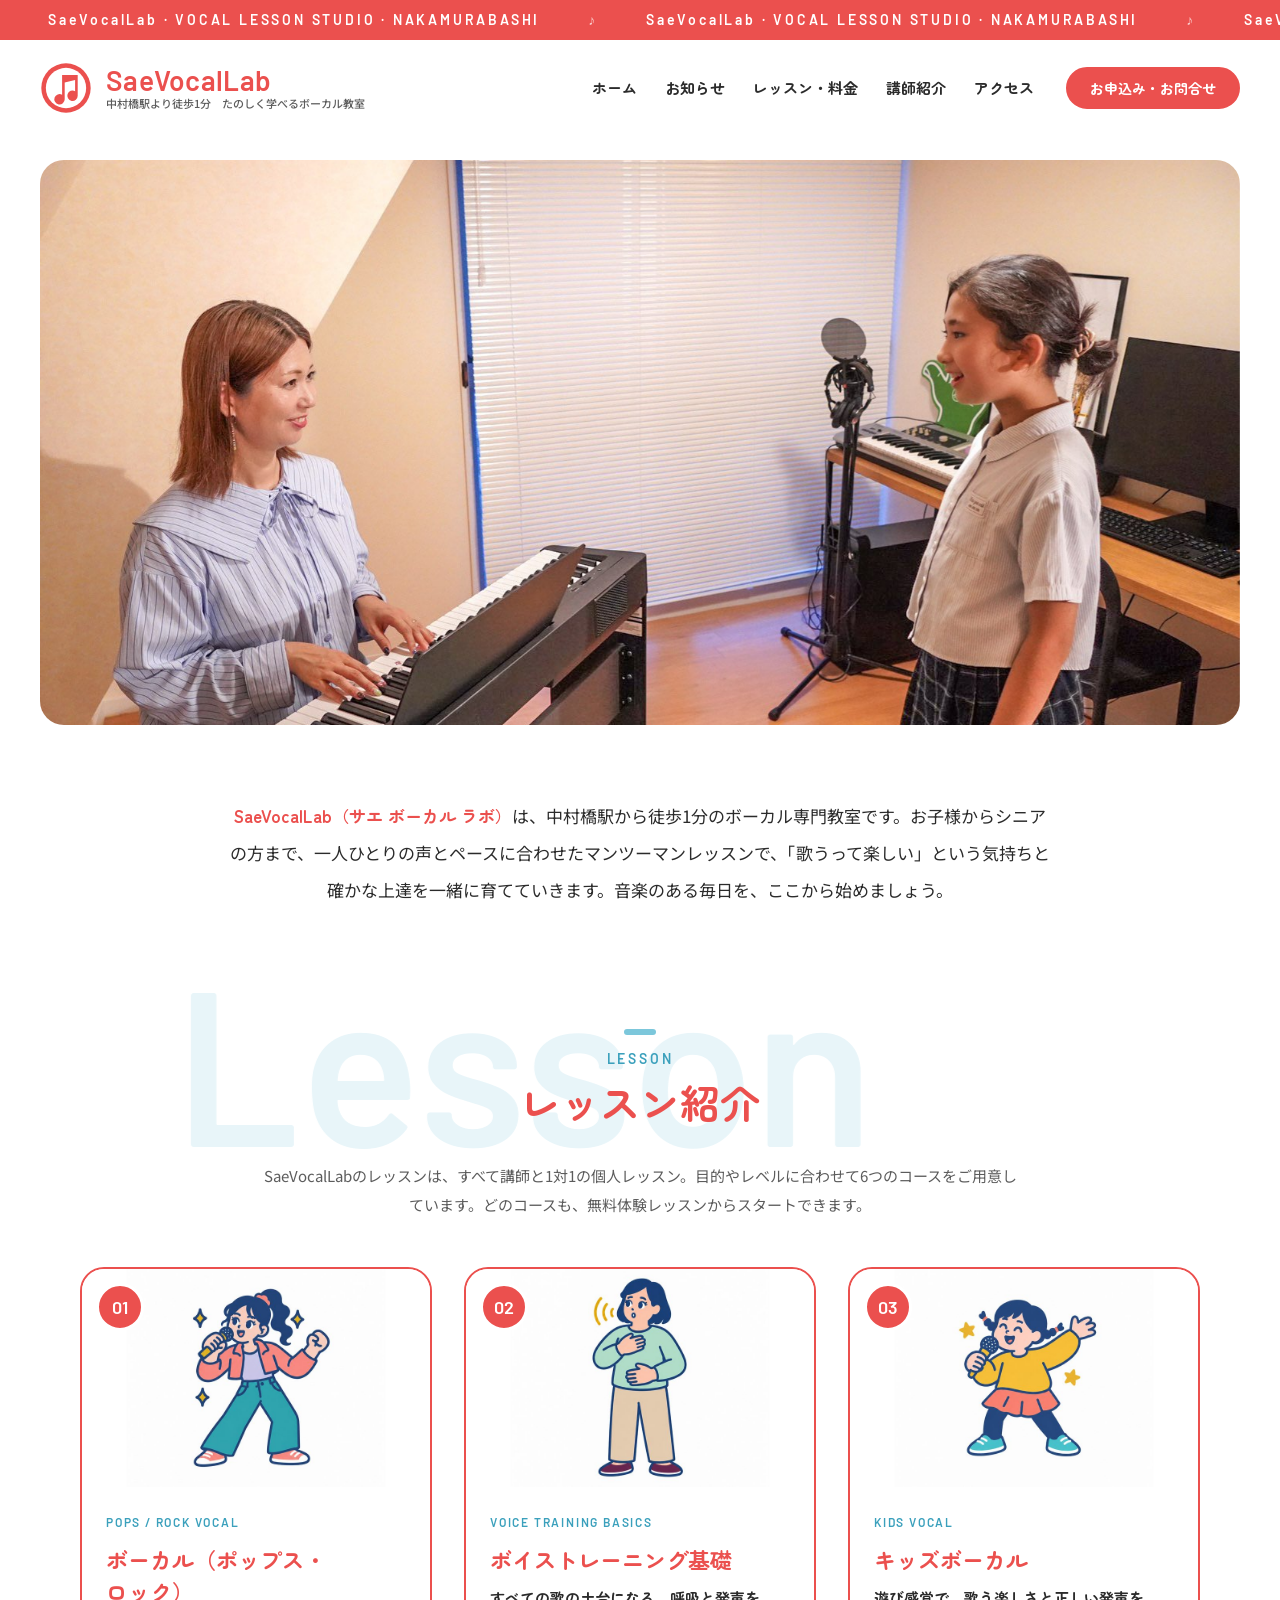
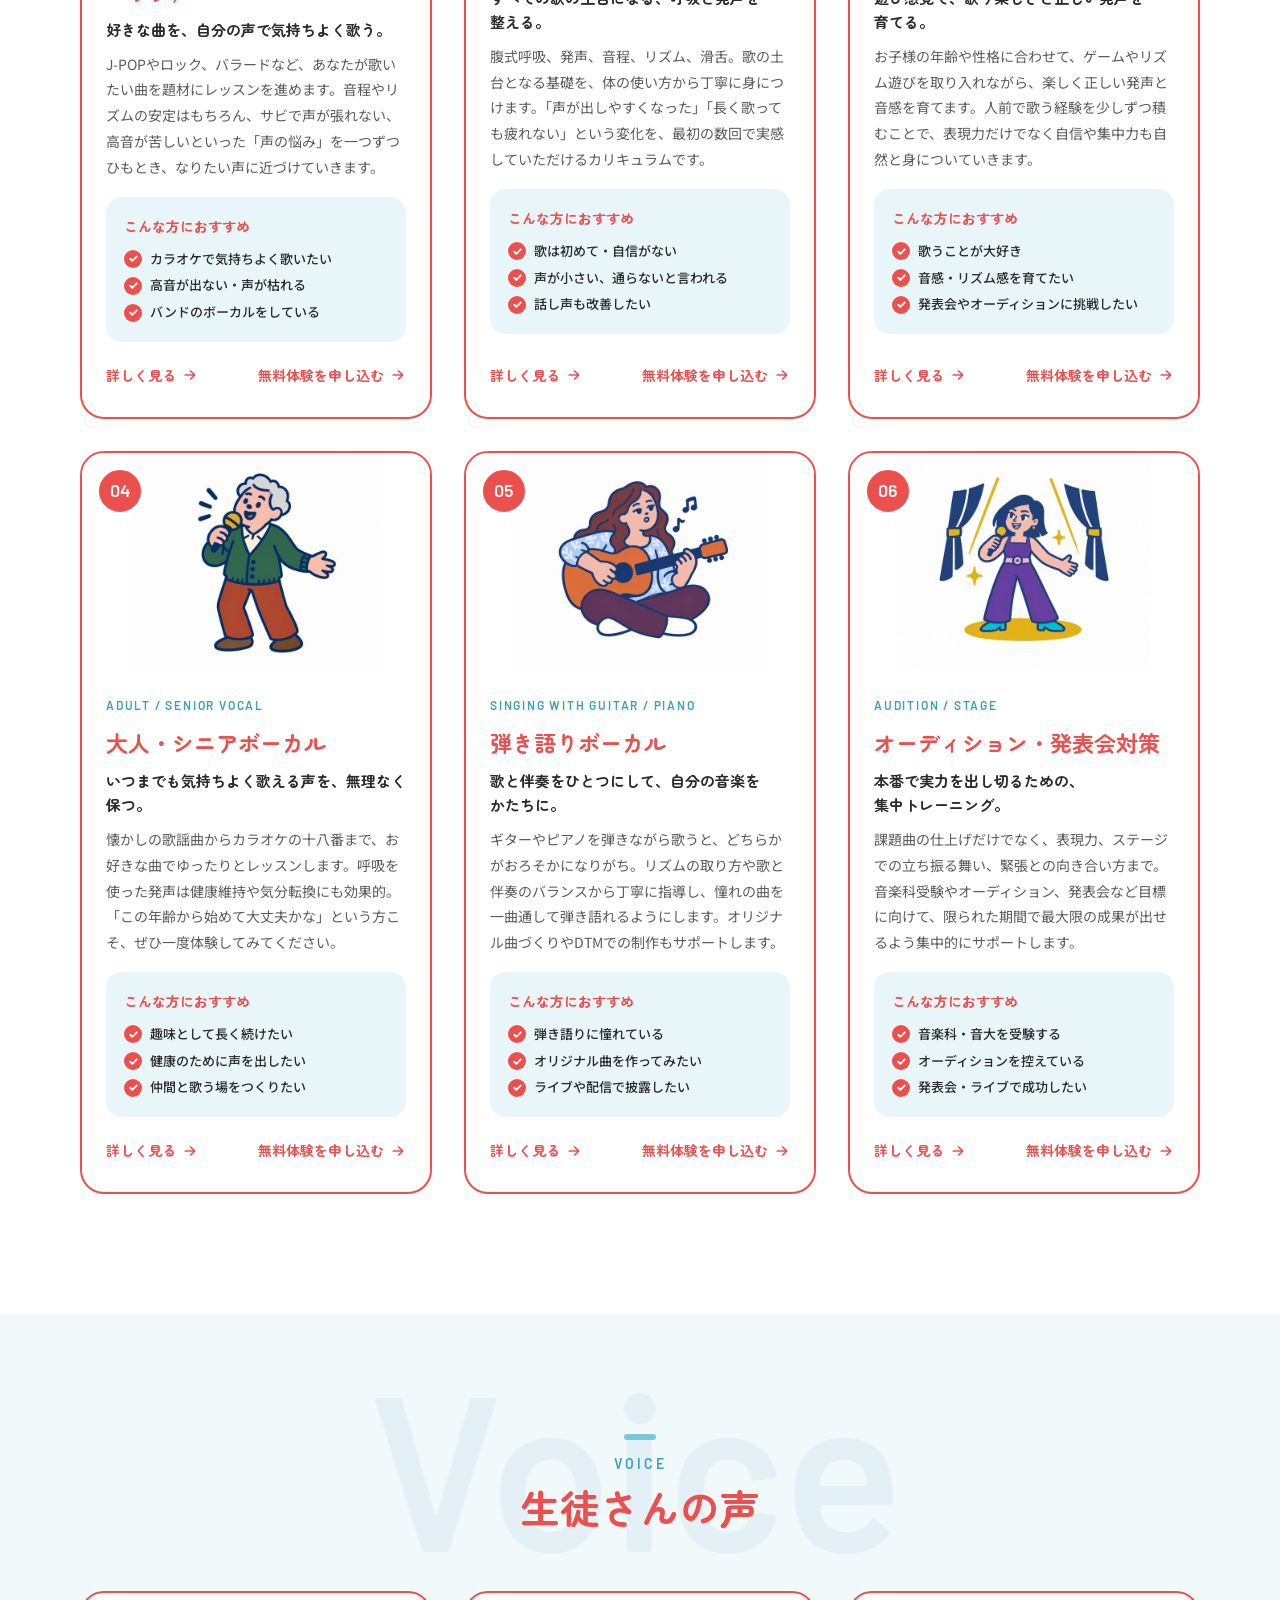
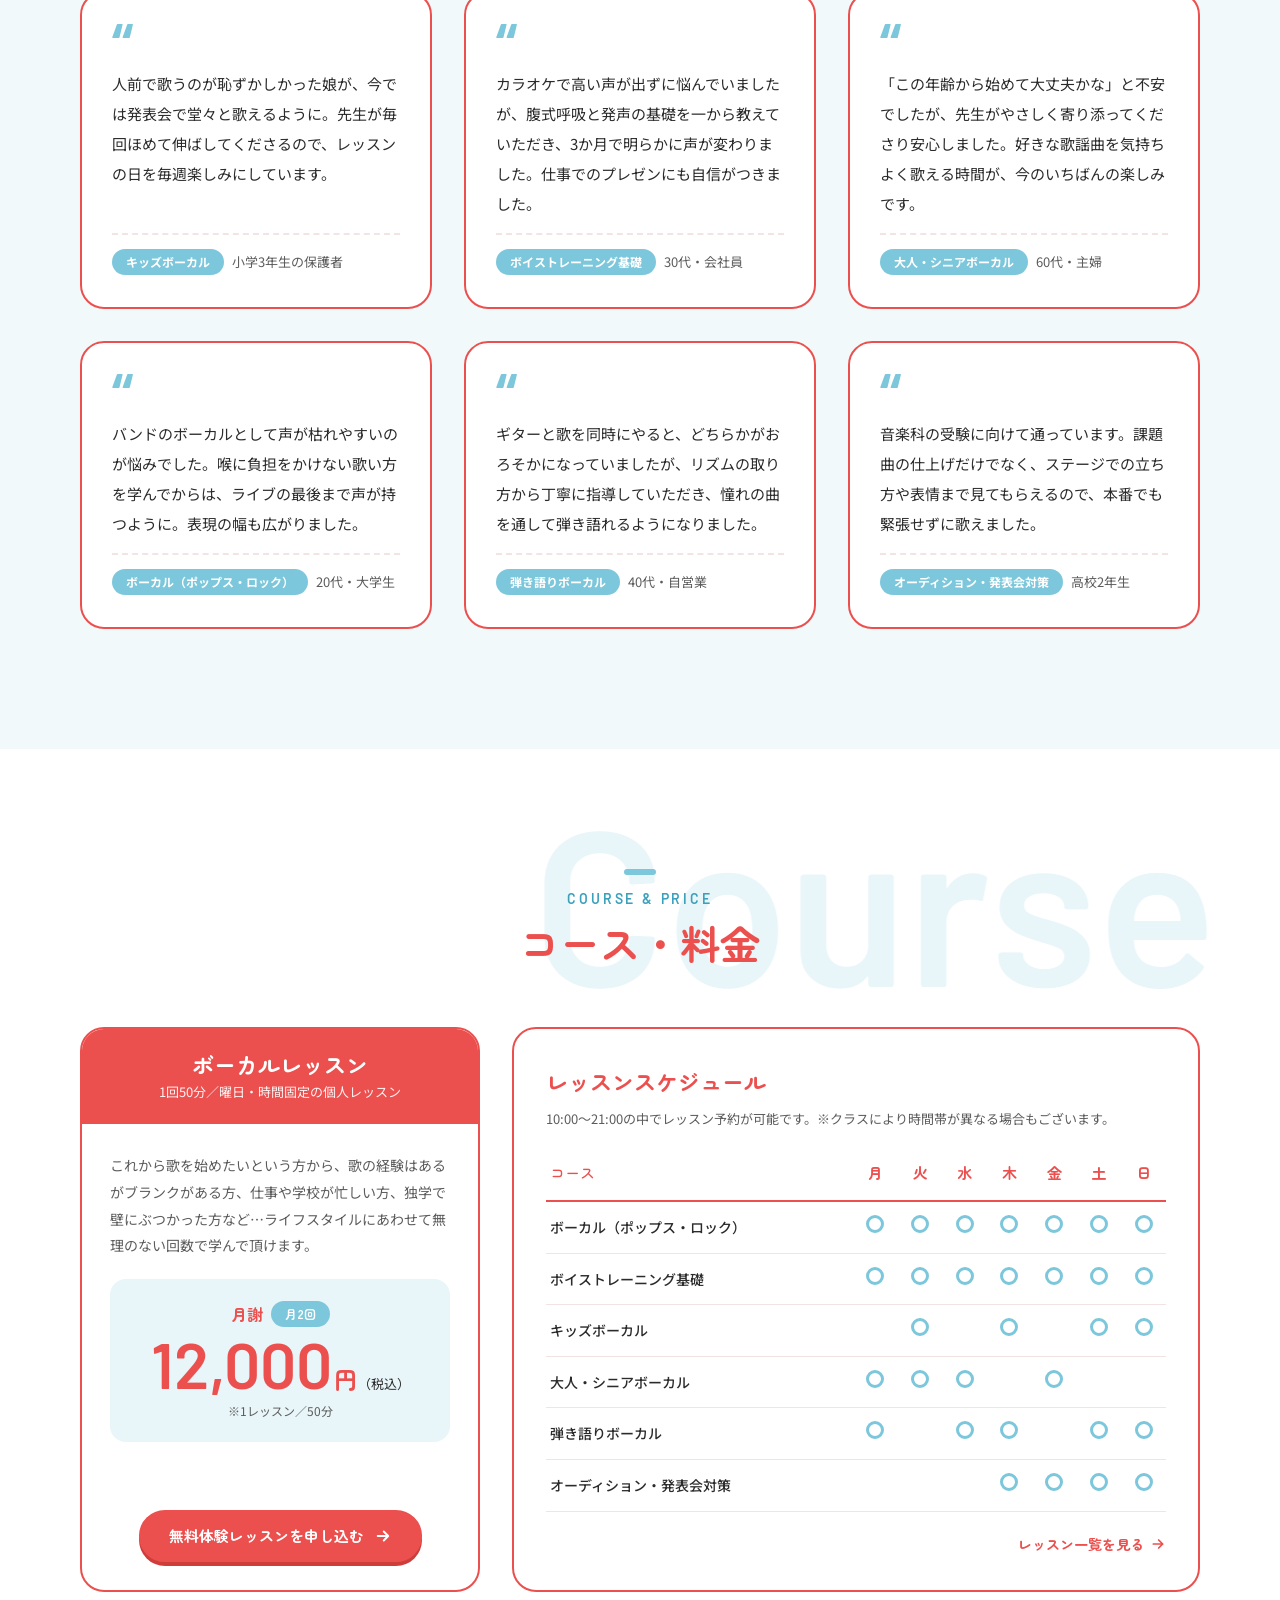
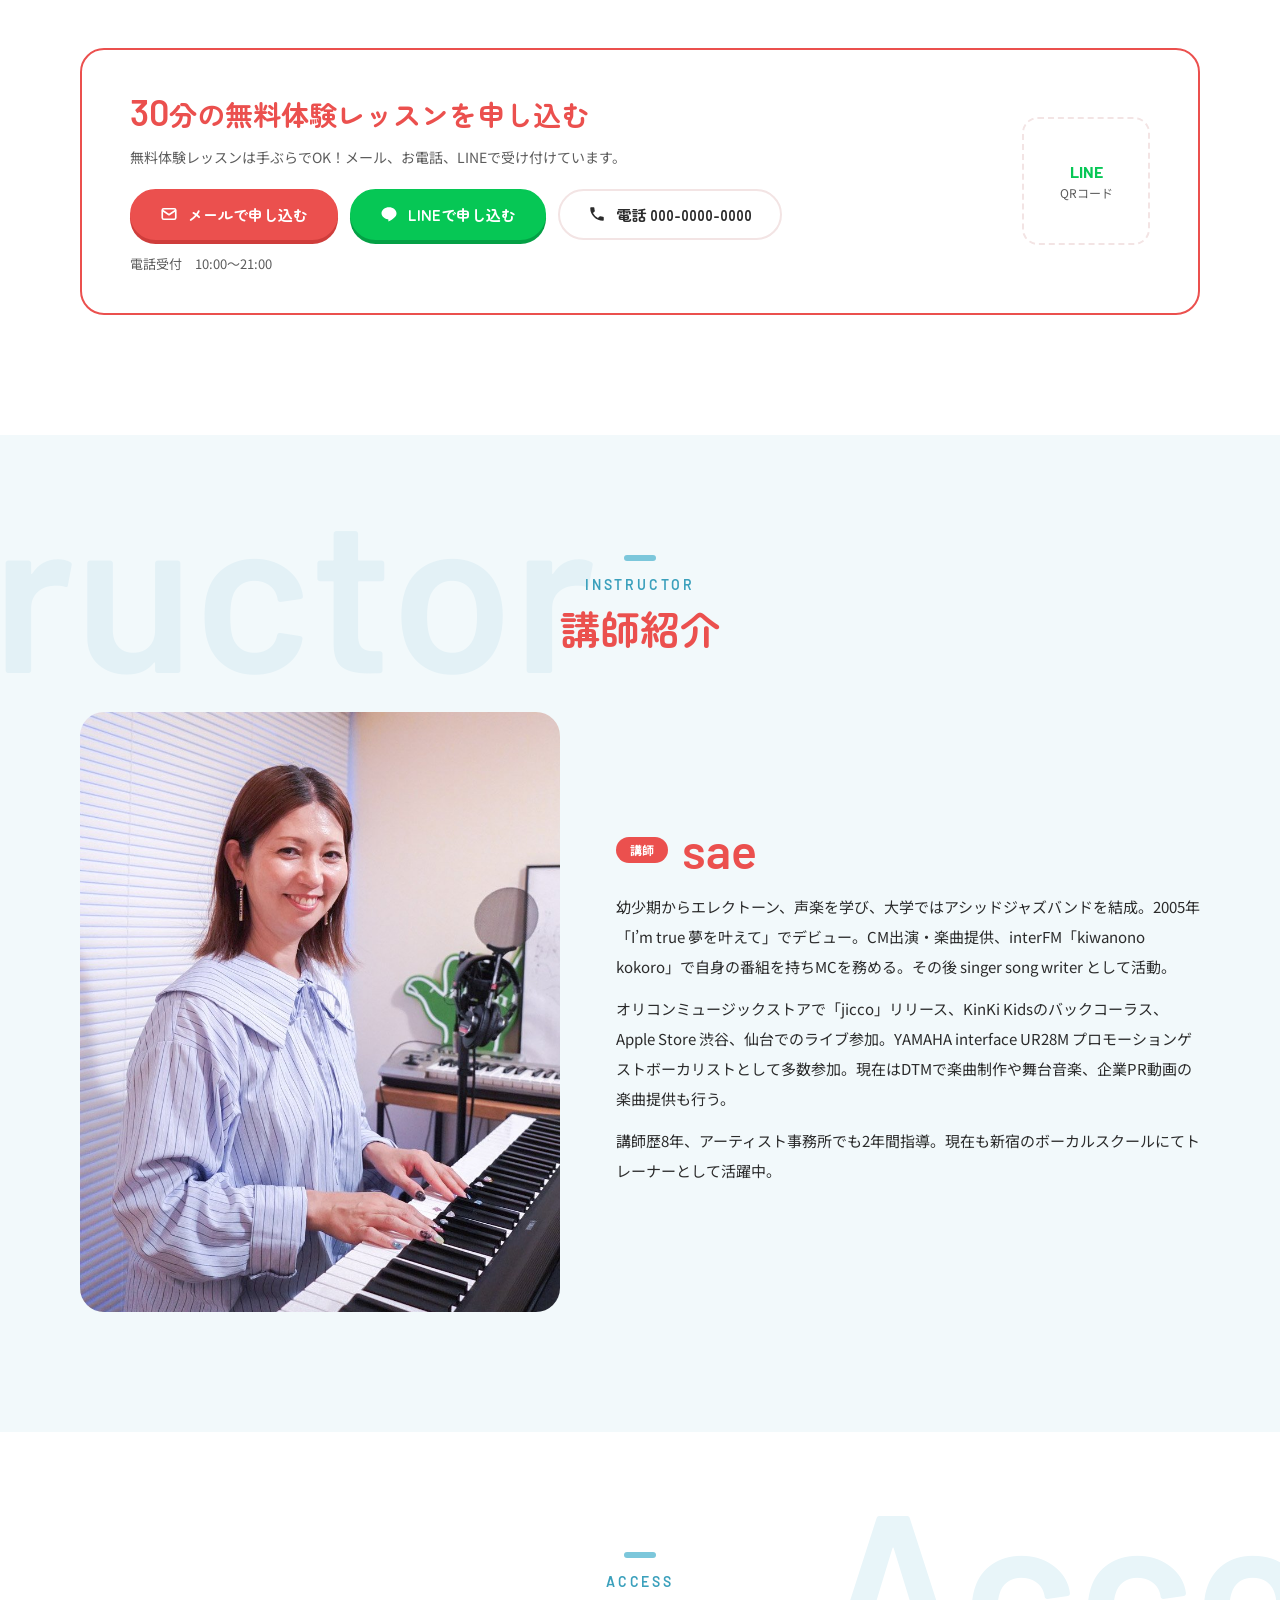
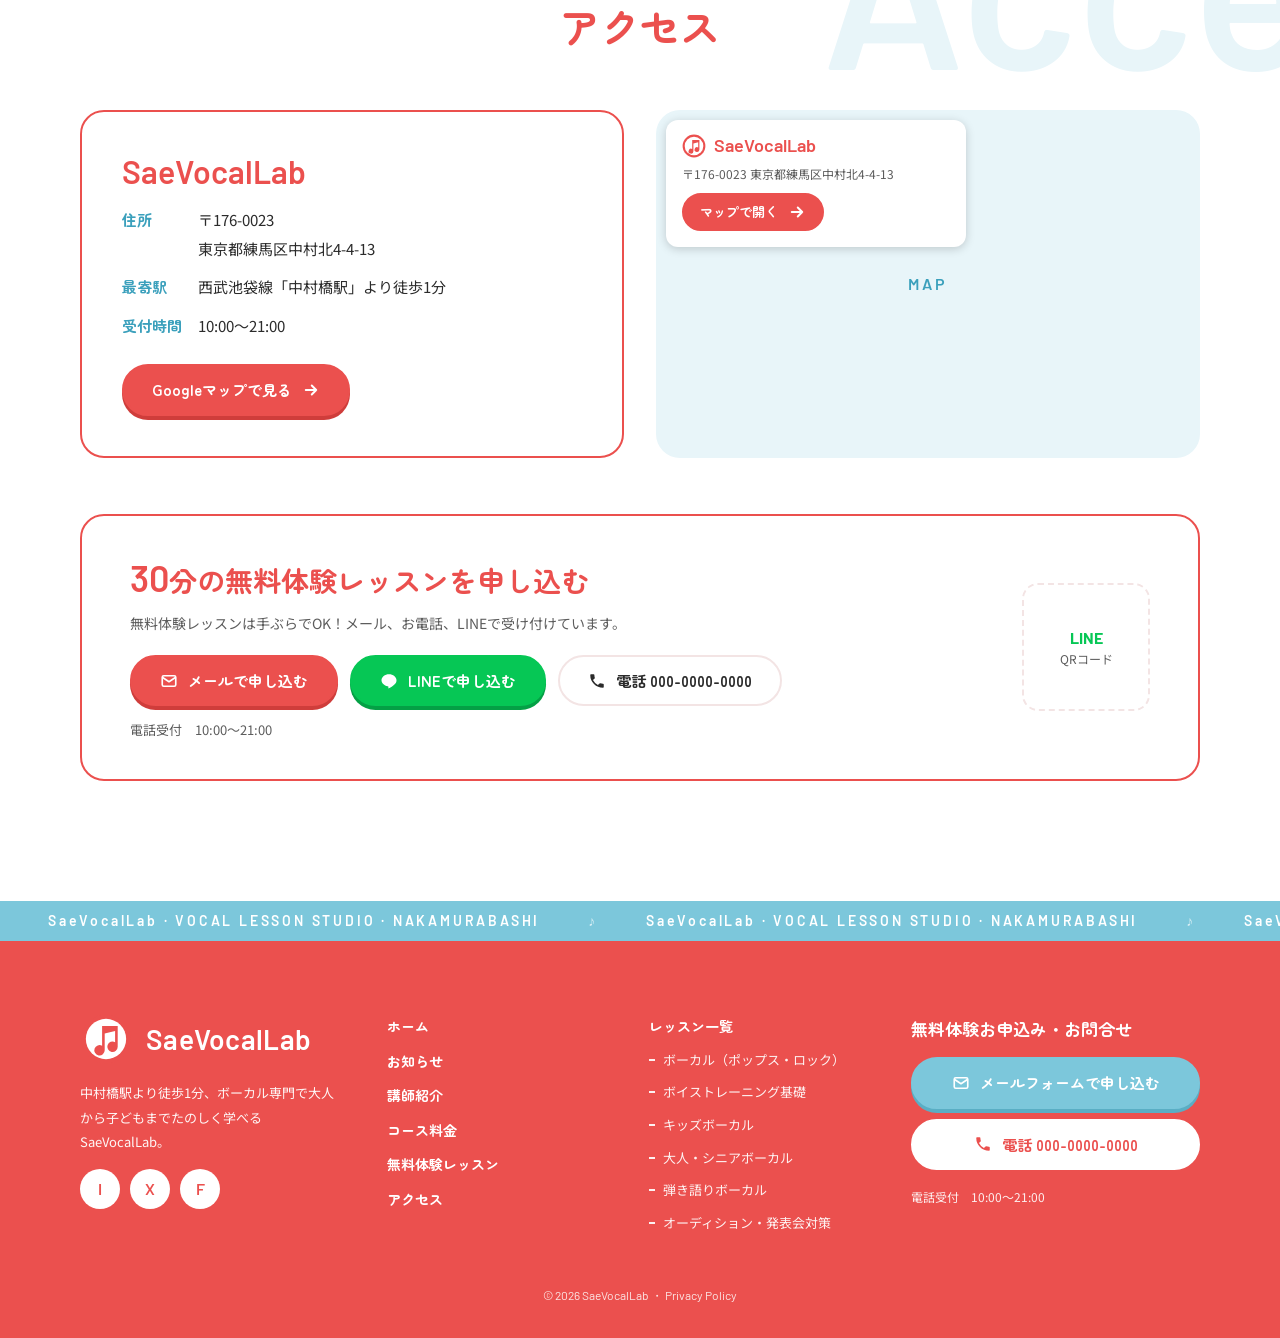
==== index.html @ 0b4dc11a "Add files via upload" ====
<!DOCTYPE html>
<html lang="ja">
<head>
<meta charset="UTF-8">
<meta name="viewport" content="width=device-width, initial-scale=1">
<title>SaeVocalLab（サエ ボーカル ラボ）｜中村橋駅徒歩1分のボーカル教室</title>
<meta name="description" content="西武池袋線「中村橋駅」より徒歩1分のボーカル専門教室 SaeVocalLab。お子様からシニアまで、マンツーマンの個人レッスン。30分の無料体験レッスン受付中。">
<meta property="og:title" content="SaeVocalLab（サエ ボーカル ラボ）｜中村橋駅徒歩1分のボーカル教室">
<meta property="og:description" content="西武池袋線「中村橋駅」より徒歩1分のボーカル専門教室 SaeVocalLab。お子様からシニアまで、マンツーマンの個人レッスン。30分の無料体験レッスン受付中。">
<meta property="og:type" content="website">
<meta name="theme-color" content="#eb504e">
<link rel="icon" href="data:image/svg+xml,%3Csvg xmlns='http://www.w3.org/2000/svg' viewBox='0 0 80 80'%3E%3Ccircle cx='40' cy='40' r='38' fill='%23eb504e'/%3E%3Ccircle cx='40' cy='40' r='31' fill='%23fff'/%3E%3Cpath d='M34 20v30.4a8 8 0 1 0 4 6.9V31.6l16-4V45a8 8 0 1 0 4 6.9V20z' fill='%23eb504e'/%3E%3C/svg%3E">
<link rel="preconnect" href="https://fonts.googleapis.com">
<link rel="preconnect" href="https://fonts.gstatic.com" crossorigin>
<link href="https://fonts.googleapis.com/css2?family=Barlow:wght@500;600&family=Noto+Sans+JP:wght@400;500;700&family=Zen+Maru+Gothic:wght@500;700&display=swap" rel="stylesheet">
<link rel="stylesheet" href="assets/css/style.css?v=20261025c">
</head>
<body>
<div class="marquee" aria-hidden="true"><div class="marquee__track"><span>SaeVocalLab · VOCAL LESSON STUDIO · NAKAMURABASHI</span><span>SaeVocalLab · VOCAL LESSON STUDIO · NAKAMURABASHI</span><span>SaeVocalLab · VOCAL LESSON STUDIO · NAKAMURABASHI</span><span>SaeVocalLab · VOCAL LESSON STUDIO · NAKAMURABASHI</span><span>SaeVocalLab · VOCAL LESSON STUDIO · NAKAMURABASHI</span><span>SaeVocalLab · VOCAL LESSON STUDIO · NAKAMURABASHI</span><span>SaeVocalLab · VOCAL LESSON STUDIO · NAKAMURABASHI</span><span>SaeVocalLab · VOCAL LESSON STUDIO · NAKAMURABASHI</span></div></div>
<header class="header">
  <div class="header__inner">
    <a class="brand" href="index.html"><svg class="brand__logo" viewBox="0 0 80 80" aria-hidden="true"><circle cx="40" cy="40" r="38" fill="#eb504e"/><circle cx="40" cy="40" r="31" fill="#fff"/><path d="M34 20v30.4a8 8 0 1 0 4 6.9V31.6l16-4V45a8 8 0 1 0 4 6.9V20z" fill="#eb504e"/></svg><span class="brand__name">SaeVocalLab<span class="brand__tag">中村橋駅より徒歩1分　たのしく学べるボーカル教室</span></span></a>
    <nav class="gnav" aria-label="グローバルナビゲーション">
      <ul class="gnav__list"><li><a href="index.html">ホーム</a></li><li><a href="index.html#news">お知らせ</a></li><li><a href="index.html#lesson">レッスン・料金</a></li><li><a href="index.html#instructor">講師紹介</a></li><li><a href="index.html#access">アクセス</a></li></ul>
      <a class="btn btn--sm" href="index.html#contact">お申込み・お問合せ</a>
    </nav>
    <button class="menu-btn" type="button" aria-label="メニューを開く" aria-expanded="false" aria-controls="drawer"><span class="menu-btn__bars" aria-hidden="true"></span>Menu</button>
  </div>
</header>
<main>
<section class="hero" id="news">
  <h1 class="sr-only">SaeVocalLab（サエ ボーカル ラボ）｜中村橋駅より徒歩1分のボーカル専門教室</h1>
  <div class="hero__photo"><img src="assets/img/top-lesson-2610c.jpg" alt="ピアノを弾きながら生徒とレッスンをする講師sae" width="1567" height="1045"></div>
</section>

<section class="intro">
  <div class="inner fade"><p><strong>SaeVocalLab（サエ ボーカル ラボ）</strong>は、中村橋駅から徒歩1分のボーカル専門教室です。お子様からシニアの方まで、一人ひとりの声とペースに合わせたマンツーマンレッスンで、「歌うって楽しい」という気持ちと確かな上達を一緒に育てていきます。音楽のある毎日を、ここから始めましょう。</p></div>
</section>

<section class="section" id="lesson">
  <span class="watermark watermark--l" aria-hidden="true">Lesson</span>
  <div class="inner">
    <div class="sec-head fade"><span class="sec-head__bar"></span><span class="sec-head__en">Lesson</span><h2 class="sec-head__ja">レッスン紹介</h2></div>
    <p class="sec-lead fade">SaeVocalLabのレッスンは、すべて講師と1対1の個人レッスン。目的やレベルに合わせて6つのコースをご用意しています。どのコースも、無料体験レッスンからスタートできます。</p>
    <div class="lesson-grid carousel" data-carousel="lesson">
<article class="card lesson-card fade">
  <a class="lesson-card__photo" href="lesson/vocal.html"><img src="assets/img/lesson-vocal.jpg" alt="ボーカル（ポップス・ロック）のレッスンイメージ" width="960" height="540" loading="lazy"><span class="lesson-card__no">01</span></a>
  <div class="lesson-card__body">
    <p class="lesson-card__en">Pops / Rock Vocal</p>
    <h3 class="lesson-card__title"><a href="lesson/vocal.html">ボーカル（ポップス・ロック）</a></h3>
    <p class="lesson-card__lead">好きな曲を、自分の声で気持ちよく歌う。</p>
    <p class="lesson-card__text">J-POPやロック、バラードなど、あなたが歌いたい曲を題材にレッスンを進めます。音程やリズムの安定はもちろん、サビで声が張れない、高音が苦しいといった「声の悩み」を一つずつひもとき、なりたい声に近づけていきます。</p>
    <div class="fitbox"><p class="fitbox__ttl">こんな方におすすめ</p><ul><li><span class="check"><svg viewBox="0 0 24 24" fill="none" stroke="#fff" stroke-width="4" stroke-linecap="round" stroke-linejoin="round"><path d="M5 12.5l4.5 4.5L19 7.5"/></svg></span>カラオケで気持ちよく歌いたい</li><li><span class="check"><svg viewBox="0 0 24 24" fill="none" stroke="#fff" stroke-width="4" stroke-linecap="round" stroke-linejoin="round"><path d="M5 12.5l4.5 4.5L19 7.5"/></svg></span>高音が出ない・声が枯れる</li><li><span class="check"><svg viewBox="0 0 24 24" fill="none" stroke="#fff" stroke-width="4" stroke-linecap="round" stroke-linejoin="round"><path d="M5 12.5l4.5 4.5L19 7.5"/></svg></span>バンドのボーカルをしている</li></ul></div>
    <div class="lesson-card__links">
      <a class="link-arrow" href="lesson/vocal.html">詳しく見る<svg class="arrow" viewBox="0 0 24 24" fill="none" stroke="currentColor" stroke-width="2.6" stroke-linecap="round" stroke-linejoin="round" aria-hidden="true"><path d="M5 12h14M13 6l6 6-6 6"/></svg></a>
      <a class="link-arrow" href="#contact">無料体験を申し込む<svg class="arrow" viewBox="0 0 24 24" fill="none" stroke="currentColor" stroke-width="2.6" stroke-linecap="round" stroke-linejoin="round" aria-hidden="true"><path d="M5 12h14M13 6l6 6-6 6"/></svg></a>
    </div>
  </div>
</article>
<article class="card lesson-card fade">
  <a class="lesson-card__photo" href="lesson/voice-training.html"><img src="assets/img/lesson-voice-training.jpg" alt="ボイストレーニング基礎のレッスンイメージ" width="960" height="540" loading="lazy"><span class="lesson-card__no">02</span></a>
  <div class="lesson-card__body">
    <p class="lesson-card__en">Voice Training Basics</p>
    <h3 class="lesson-card__title"><a href="lesson/voice-training.html">ボイストレーニング基礎</a></h3>
    <p class="lesson-card__lead">すべての歌の土台になる、呼吸と発声を整える。</p>
    <p class="lesson-card__text">腹式呼吸、発声、音程、リズム、滑舌。歌の土台となる基礎を、体の使い方から丁寧に身につけます。「声が出しやすくなった」「長く歌っても疲れない」という変化を、最初の数回で実感していただけるカリキュラムです。</p>
    <div class="fitbox"><p class="fitbox__ttl">こんな方におすすめ</p><ul><li><span class="check"><svg viewBox="0 0 24 24" fill="none" stroke="#fff" stroke-width="4" stroke-linecap="round" stroke-linejoin="round"><path d="M5 12.5l4.5 4.5L19 7.5"/></svg></span>歌は初めて・自信がない</li><li><span class="check"><svg viewBox="0 0 24 24" fill="none" stroke="#fff" stroke-width="4" stroke-linecap="round" stroke-linejoin="round"><path d="M5 12.5l4.5 4.5L19 7.5"/></svg></span>声が小さい、通らないと言われる</li><li><span class="check"><svg viewBox="0 0 24 24" fill="none" stroke="#fff" stroke-width="4" stroke-linecap="round" stroke-linejoin="round"><path d="M5 12.5l4.5 4.5L19 7.5"/></svg></span>話し声も改善したい</li></ul></div>
    <div class="lesson-card__links">
      <a class="link-arrow" href="lesson/voice-training.html">詳しく見る<svg class="arrow" viewBox="0 0 24 24" fill="none" stroke="currentColor" stroke-width="2.6" stroke-linecap="round" stroke-linejoin="round" aria-hidden="true"><path d="M5 12h14M13 6l6 6-6 6"/></svg></a>
      <a class="link-arrow" href="#contact">無料体験を申し込む<svg class="arrow" viewBox="0 0 24 24" fill="none" stroke="currentColor" stroke-width="2.6" stroke-linecap="round" stroke-linejoin="round" aria-hidden="true"><path d="M5 12h14M13 6l6 6-6 6"/></svg></a>
    </div>
  </div>
</article>
<article class="card lesson-card fade">
  <a class="lesson-card__photo" href="lesson/kids.html"><img src="assets/img/lesson-kids.jpg" alt="キッズボーカルのレッスンイメージ" width="960" height="540" loading="lazy"><span class="lesson-card__no">03</span></a>
  <div class="lesson-card__body">
    <p class="lesson-card__en">Kids Vocal</p>
    <h3 class="lesson-card__title"><a href="lesson/kids.html">キッズボーカル</a></h3>
    <p class="lesson-card__lead">遊び感覚で、歌う楽しさと正しい発声を育てる。</p>
    <p class="lesson-card__text">お子様の年齢や性格に合わせて、ゲームやリズム遊びを取り入れながら、楽しく正しい発声と音感を育てます。人前で歌う経験を少しずつ積むことで、表現力だけでなく自信や集中力も自然と身についていきます。</p>
    <div class="fitbox"><p class="fitbox__ttl">こんな方におすすめ</p><ul><li><span class="check"><svg viewBox="0 0 24 24" fill="none" stroke="#fff" stroke-width="4" stroke-linecap="round" stroke-linejoin="round"><path d="M5 12.5l4.5 4.5L19 7.5"/></svg></span>歌うことが大好き</li><li><span class="check"><svg viewBox="0 0 24 24" fill="none" stroke="#fff" stroke-width="4" stroke-linecap="round" stroke-linejoin="round"><path d="M5 12.5l4.5 4.5L19 7.5"/></svg></span>音感・リズム感を育てたい</li><li><span class="check"><svg viewBox="0 0 24 24" fill="none" stroke="#fff" stroke-width="4" stroke-linecap="round" stroke-linejoin="round"><path d="M5 12.5l4.5 4.5L19 7.5"/></svg></span>発表会やオーディションに挑戦したい</li></ul></div>
    <div class="lesson-card__links">
      <a class="link-arrow" href="lesson/kids.html">詳しく見る<svg class="arrow" viewBox="0 0 24 24" fill="none" stroke="currentColor" stroke-width="2.6" stroke-linecap="round" stroke-linejoin="round" aria-hidden="true"><path d="M5 12h14M13 6l6 6-6 6"/></svg></a>
      <a class="link-arrow" href="#contact">無料体験を申し込む<svg class="arrow" viewBox="0 0 24 24" fill="none" stroke="currentColor" stroke-width="2.6" stroke-linecap="round" stroke-linejoin="round" aria-hidden="true"><path d="M5 12h14M13 6l6 6-6 6"/></svg></a>
    </div>
  </div>
</article>
<article class="card lesson-card fade">
  <a class="lesson-card__photo" href="lesson/adult.html"><img src="assets/img/lesson-adult.jpg" alt="大人・シニアボーカルのレッスンイメージ" width="960" height="540" loading="lazy"><span class="lesson-card__no">04</span></a>
  <div class="lesson-card__body">
    <p class="lesson-card__en">Adult / Senior Vocal</p>
    <h3 class="lesson-card__title"><a href="lesson/adult.html">大人・シニアボーカル</a></h3>
    <p class="lesson-card__lead">いつまでも気持ちよく歌える声を、無理なく保つ。</p>
    <p class="lesson-card__text">懐かしの歌謡曲からカラオケの十八番まで、お好きな曲でゆったりとレッスンします。呼吸を使った発声は健康維持や気分転換にも効果的。「この年齢から始めて大丈夫かな」という方こそ、ぜひ一度体験してみてください。</p>
    <div class="fitbox"><p class="fitbox__ttl">こんな方におすすめ</p><ul><li><span class="check"><svg viewBox="0 0 24 24" fill="none" stroke="#fff" stroke-width="4" stroke-linecap="round" stroke-linejoin="round"><path d="M5 12.5l4.5 4.5L19 7.5"/></svg></span>趣味として長く続けたい</li><li><span class="check"><svg viewBox="0 0 24 24" fill="none" stroke="#fff" stroke-width="4" stroke-linecap="round" stroke-linejoin="round"><path d="M5 12.5l4.5 4.5L19 7.5"/></svg></span>健康のために声を出したい</li><li><span class="check"><svg viewBox="0 0 24 24" fill="none" stroke="#fff" stroke-width="4" stroke-linecap="round" stroke-linejoin="round"><path d="M5 12.5l4.5 4.5L19 7.5"/></svg></span>仲間と歌う場をつくりたい</li></ul></div>
    <div class="lesson-card__links">
      <a class="link-arrow" href="lesson/adult.html">詳しく見る<svg class="arrow" viewBox="0 0 24 24" fill="none" stroke="currentColor" stroke-width="2.6" stroke-linecap="round" stroke-linejoin="round" aria-hidden="true"><path d="M5 12h14M13 6l6 6-6 6"/></svg></a>
      <a class="link-arrow" href="#contact">無料体験を申し込む<svg class="arrow" viewBox="0 0 24 24" fill="none" stroke="currentColor" stroke-width="2.6" stroke-linecap="round" stroke-linejoin="round" aria-hidden="true"><path d="M5 12h14M13 6l6 6-6 6"/></svg></a>
    </div>
  </div>
</article>
<article class="card lesson-card fade">
  <a class="lesson-card__photo" href="lesson/sing-play.html"><img src="assets/img/lesson-sing-play.jpg" alt="弾き語りボーカルのレッスンイメージ" width="960" height="540" loading="lazy"><span class="lesson-card__no">05</span></a>
  <div class="lesson-card__body">
    <p class="lesson-card__en">Singing with Guitar / Piano</p>
    <h3 class="lesson-card__title"><a href="lesson/sing-play.html">弾き語りボーカル</a></h3>
    <p class="lesson-card__lead">歌と伴奏をひとつにして、自分の音楽をかたちに。</p>
    <p class="lesson-card__text">ギターやピアノを弾きながら歌うと、どちらかがおろそかになりがち。リズムの取り方や歌と伴奏のバランスから丁寧に指導し、憧れの曲を一曲通して弾き語れるようにします。オリジナル曲づくりやDTMでの制作もサポートします。</p>
    <div class="fitbox"><p class="fitbox__ttl">こんな方におすすめ</p><ul><li><span class="check"><svg viewBox="0 0 24 24" fill="none" stroke="#fff" stroke-width="4" stroke-linecap="round" stroke-linejoin="round"><path d="M5 12.5l4.5 4.5L19 7.5"/></svg></span>弾き語りに憧れている</li><li><span class="check"><svg viewBox="0 0 24 24" fill="none" stroke="#fff" stroke-width="4" stroke-linecap="round" stroke-linejoin="round"><path d="M5 12.5l4.5 4.5L19 7.5"/></svg></span>オリジナル曲を作ってみたい</li><li><span class="check"><svg viewBox="0 0 24 24" fill="none" stroke="#fff" stroke-width="4" stroke-linecap="round" stroke-linejoin="round"><path d="M5 12.5l4.5 4.5L19 7.5"/></svg></span>ライブや配信で披露したい</li></ul></div>
    <div class="lesson-card__links">
      <a class="link-arrow" href="lesson/sing-play.html">詳しく見る<svg class="arrow" viewBox="0 0 24 24" fill="none" stroke="currentColor" stroke-width="2.6" stroke-linecap="round" stroke-linejoin="round" aria-hidden="true"><path d="M5 12h14M13 6l6 6-6 6"/></svg></a>
      <a class="link-arrow" href="#contact">無料体験を申し込む<svg class="arrow" viewBox="0 0 24 24" fill="none" stroke="currentColor" stroke-width="2.6" stroke-linecap="round" stroke-linejoin="round" aria-hidden="true"><path d="M5 12h14M13 6l6 6-6 6"/></svg></a>
    </div>
  </div>
</article>
<article class="card lesson-card fade">
  <a class="lesson-card__photo" href="lesson/audition.html"><img src="assets/img/lesson-audition.jpg" alt="オーディション・発表会対策のレッスンイメージ" width="960" height="540" loading="lazy"><span class="lesson-card__no">06</span></a>
  <div class="lesson-card__body">
    <p class="lesson-card__en">Audition / Stage</p>
    <h3 class="lesson-card__title"><a href="lesson/audition.html">オーディション・発表会対策</a></h3>
    <p class="lesson-card__lead">本番で実力を出し切るための、集中トレーニング。</p>
    <p class="lesson-card__text">課題曲の仕上げだけでなく、表現力、ステージでの立ち振る舞い、緊張との向き合い方まで。音楽科受験やオーディション、発表会など目標に向けて、限られた期間で最大限の成果が出せるよう集中的にサポートします。</p>
    <div class="fitbox"><p class="fitbox__ttl">こんな方におすすめ</p><ul><li><span class="check"><svg viewBox="0 0 24 24" fill="none" stroke="#fff" stroke-width="4" stroke-linecap="round" stroke-linejoin="round"><path d="M5 12.5l4.5 4.5L19 7.5"/></svg></span>音楽科・音大を受験する</li><li><span class="check"><svg viewBox="0 0 24 24" fill="none" stroke="#fff" stroke-width="4" stroke-linecap="round" stroke-linejoin="round"><path d="M5 12.5l4.5 4.5L19 7.5"/></svg></span>オーディションを控えている</li><li><span class="check"><svg viewBox="0 0 24 24" fill="none" stroke="#fff" stroke-width="4" stroke-linecap="round" stroke-linejoin="round"><path d="M5 12.5l4.5 4.5L19 7.5"/></svg></span>発表会・ライブで成功したい</li></ul></div>
    <div class="lesson-card__links">
      <a class="link-arrow" href="lesson/audition.html">詳しく見る<svg class="arrow" viewBox="0 0 24 24" fill="none" stroke="currentColor" stroke-width="2.6" stroke-linecap="round" stroke-linejoin="round" aria-hidden="true"><path d="M5 12h14M13 6l6 6-6 6"/></svg></a>
      <a class="link-arrow" href="#contact">無料体験を申し込む<svg class="arrow" viewBox="0 0 24 24" fill="none" stroke="currentColor" stroke-width="2.6" stroke-linecap="round" stroke-linejoin="round" aria-hidden="true"><path d="M5 12h14M13 6l6 6-6 6"/></svg></a>
    </div>
  </div>
</article>
    </div>
    <div class="dots" data-dots="lesson"></div>
  </div>
</section>

<section class="section section--alt" id="voice">
  <span class="watermark watermark--r" aria-hidden="true">Voice</span>
  <div class="inner">
    <div class="sec-head fade"><span class="sec-head__bar"></span><span class="sec-head__en">Voice</span><h2 class="sec-head__ja">生徒さんの声</h2></div>
    <div class="voice-grid carousel" data-carousel="voice">
<figure class="card voice-card fade">
  <span class="voice-card__q" aria-hidden="true">“</span>
  <blockquote class="voice-card__text" style="margin:0">人前で歌うのが恥ずかしかった娘が、今では発表会で堂々と歌えるように。先生が毎回ほめて伸ばしてくださるので、レッスンの日を毎週楽しみにしています。</blockquote>
  <figcaption class="voice-card__meta"><a class="pill" href="lesson/kids.html">キッズボーカル</a><span class="voice-card__who">小学3年生の保護者</span></figcaption>
</figure>
<figure class="card voice-card fade">
  <span class="voice-card__q" aria-hidden="true">“</span>
  <blockquote class="voice-card__text" style="margin:0">カラオケで高い声が出ずに悩んでいましたが、腹式呼吸と発声の基礎を一から教えていただき、3か月で明らかに声が変わりました。仕事でのプレゼンにも自信がつきました。</blockquote>
  <figcaption class="voice-card__meta"><a class="pill" href="lesson/voice-training.html">ボイストレーニング基礎</a><span class="voice-card__who">30代・会社員</span></figcaption>
</figure>
<figure class="card voice-card fade">
  <span class="voice-card__q" aria-hidden="true">“</span>
  <blockquote class="voice-card__text" style="margin:0">「この年齢から始めて大丈夫かな」と不安でしたが、先生がやさしく寄り添ってくださり安心しました。好きな歌謡曲を気持ちよく歌える時間が、今のいちばんの楽しみです。</blockquote>
  <figcaption class="voice-card__meta"><a class="pill" href="lesson/adult.html">大人・シニアボーカル</a><span class="voice-card__who">60代・主婦</span></figcaption>
</figure>
<figure class="card voice-card fade">
  <span class="voice-card__q" aria-hidden="true">“</span>
  <blockquote class="voice-card__text" style="margin:0">バンドのボーカルとして声が枯れやすいのが悩みでした。喉に負担をかけない歌い方を学んでからは、ライブの最後まで声が持つように。表現の幅も広がりました。</blockquote>
  <figcaption class="voice-card__meta"><a class="pill" href="lesson/vocal.html">ボーカル（ポップス・ロック）</a><span class="voice-card__who">20代・大学生</span></figcaption>
</figure>
<figure class="card voice-card fade">
  <span class="voice-card__q" aria-hidden="true">“</span>
  <blockquote class="voice-card__text" style="margin:0">ギターと歌を同時にやると、どちらかがおろそかになっていましたが、リズムの取り方から丁寧に指導していただき、憧れの曲を通して弾き語れるようになりました。</blockquote>
  <figcaption class="voice-card__meta"><a class="pill" href="lesson/sing-play.html">弾き語りボーカル</a><span class="voice-card__who">40代・自営業</span></figcaption>
</figure>
<figure class="card voice-card fade">
  <span class="voice-card__q" aria-hidden="true">“</span>
  <blockquote class="voice-card__text" style="margin:0">音楽科の受験に向けて通っています。課題曲の仕上げだけでなく、ステージでの立ち方や表情まで見てもらえるので、本番でも緊張せずに歌えました。</blockquote>
  <figcaption class="voice-card__meta"><a class="pill" href="lesson/audition.html">オーディション・発表会対策</a><span class="voice-card__who">高校2年生</span></figcaption>
</figure>
    </div>
    <div class="dots" data-dots="voice"></div>
  </div>
</section>

<section class="section" id="course">
  <span class="watermark watermark--l" aria-hidden="true">Course</span>
  <div class="inner">
    <div class="sec-head fade"><span class="sec-head__bar"></span><span class="sec-head__en">Course &amp; Price</span><h2 class="sec-head__ja">コース・料金</h2></div>
    <div class="course-grid">
      <div class="card price-card fade">
  <div class="price-card__band"><h3>ボーカルレッスン</h3><p>1回50分／曜日・時間固定の個人レッスン</p></div>
  <div class="price-card__body">
    <p class="price-card__desc">これから歌を始めたいという方から、歌の経験はあるがブランクがある方、仕事や学校が忙しい方、独学で壁にぶつかった方など…ライフスタイルにあわせて無理のない回数で学んで頂けます。</p>
    <div class="price-box">
      <p class="price-box__label">月謝 <span class="pill">月2回</span></p>
      <p class="price-box__amount">12,000<small>円</small><span>（税込）</span></p>
      <p class="price-box__note">※1レッスン／50分</p>
    </div>
    <a class="btn" href="index.html#contact">無料体験レッスンを申し込む<svg class="arrow" viewBox="0 0 24 24" fill="none" stroke="currentColor" stroke-width="2.6" stroke-linecap="round" stroke-linejoin="round" aria-hidden="true"><path d="M5 12h14M13 6l6 6-6 6"/></svg></a>
  </div>
</div>
      <div class="card schedule fade">
        <h3 class="schedule__ttl">レッスンスケジュール</h3>
        <p class="schedule__note">10:00〜21:00の中でレッスン予約が可能です。※クラスにより時間帯が異なる場合もございます。</p>
        <div class="schedule__scroll">
          <table>
            <thead><tr><th scope="col">コース</th><th scope="col">月</th><th scope="col">火</th><th scope="col">水</th><th scope="col">木</th><th scope="col">金</th><th scope="col">土</th><th scope="col">日</th></tr></thead>
            <tbody><tr><th scope="row"><a href="lesson/vocal.html">ボーカル（ポップス・ロック）</a></th><td><span class=ok role=img aria-label=レッスンあり></span></td><td><span class=ok role=img aria-label=レッスンあり></span></td><td><span class=ok role=img aria-label=レッスンあり></span></td><td><span class=ok role=img aria-label=レッスンあり></span></td><td><span class=ok role=img aria-label=レッスンあり></span></td><td><span class=ok role=img aria-label=レッスンあり></span></td><td><span class=ok role=img aria-label=レッスンあり></span></td></tr><tr><th scope="row"><a href="lesson/voice-training.html">ボイストレーニング基礎</a></th><td><span class=ok role=img aria-label=レッスンあり></span></td><td><span class=ok role=img aria-label=レッスンあり></span></td><td><span class=ok role=img aria-label=レッスンあり></span></td><td><span class=ok role=img aria-label=レッスンあり></span></td><td><span class=ok role=img aria-label=レッスンあり></span></td><td><span class=ok role=img aria-label=レッスンあり></span></td><td><span class=ok role=img aria-label=レッスンあり></span></td></tr><tr><th scope="row"><a href="lesson/kids.html">キッズボーカル</a></th><td></td><td><span class=ok role=img aria-label=レッスンあり></span></td><td></td><td><span class=ok role=img aria-label=レッスンあり></span></td><td></td><td><span class=ok role=img aria-label=レッスンあり></span></td><td><span class=ok role=img aria-label=レッスンあり></span></td></tr><tr><th scope="row"><a href="lesson/adult.html">大人・シニアボーカル</a></th><td><span class=ok role=img aria-label=レッスンあり></span></td><td><span class=ok role=img aria-label=レッスンあり></span></td><td><span class=ok role=img aria-label=レッスンあり></span></td><td></td><td><span class=ok role=img aria-label=レッスンあり></span></td><td></td><td></td></tr><tr><th scope="row"><a href="lesson/sing-play.html">弾き語りボーカル</a></th><td><span class=ok role=img aria-label=レッスンあり></span></td><td></td><td><span class=ok role=img aria-label=レッスンあり></span></td><td><span class=ok role=img aria-label=レッスンあり></span></td><td></td><td><span class=ok role=img aria-label=レッスンあり></span></td><td><span class=ok role=img aria-label=レッスンあり></span></td></tr><tr><th scope="row"><a href="lesson/audition.html">オーディション・発表会対策</a></th><td></td><td></td><td></td><td><span class=ok role=img aria-label=レッスンあり></span></td><td><span class=ok role=img aria-label=レッスンあり></span></td><td><span class=ok role=img aria-label=レッスンあり></span></td><td><span class=ok role=img aria-label=レッスンあり></span></td></tr></tbody>
          </table>
        </div>
        <p class="schedule__foot"><a class="link-arrow" href="#lesson">レッスン一覧を見る<svg class="arrow" viewBox="0 0 24 24" fill="none" stroke="currentColor" stroke-width="2.6" stroke-linecap="round" stroke-linejoin="round" aria-hidden="true"><path d="M5 12h14M13 6l6 6-6 6"/></svg></a></p>
      </div>
    </div>
    <div class="card cta fade" id="contact">
  <div>
    <p class="cta__ttl"><em>30</em>分の無料体験レッスン<br class="sp-only">を申し込む</p>
    <p class="cta__lead">無料体験レッスンは手ぶらでOK！メール、お電話、LINEで受け付けています。</p>
    <div class="cta__btns">
      <a class="btn" href="#"><svg viewBox="0 0 24 24" fill="none" stroke="currentColor" stroke-width="2.2" stroke-linejoin="round" aria-hidden="true"><rect x="3" y="5" width="18" height="14" rx="2"/><path d="M3 7l9 6 9-6"/></svg>メールで申し込む</a>
      <a class="btn btn--line" href="#"><svg viewBox="0 0 24 24" fill="currentColor" aria-hidden="true"><path d="M12 3C6.5 3 2 6.6 2 11c0 3.9 3.5 7.2 8.3 7.9.3.1.8.2.9.5.1.3.1.7 0 1l-.1.9c0 .3-.2 1 .9.5s6-3.5 8.2-6.1c1.5-1.6 1.8-3.1 1.8-4.7C22 6.6 17.5 3 12 3z"/></svg>LINEで申し込む</a>
      <a class="btn btn--tel" href="tel:00000000000"><svg viewBox="0 0 24 24" fill="currentColor" aria-hidden="true"><path d="M6.6 10.8a15.1 15.1 0 0 0 6.6 6.6l2.2-2.2a1 1 0 0 1 1-.25 11.4 11.4 0 0 0 3.6.57 1 1 0 0 1 1 1V20a1 1 0 0 1-1 1A17 17 0 0 1 3 4a1 1 0 0 1 1-1h3.5a1 1 0 0 1 1 1c0 1.25.2 2.45.57 3.57a1 1 0 0 1-.25 1z"/></svg>電話 000-0000-0000</a>
    </div>
    <p class="cta__time">電話受付　10:00〜21:00</p>
  </div>
  <div class="qr"><span><b>LINE</b>QRコード</span></div>
</div>

  </div>
</section>

<section class="section section--alt" id="instructor">
  <span class="watermark watermark--r" aria-hidden="true">Instructor</span>
  <div class="inner">
    <div class="sec-head fade"><span class="sec-head__bar"></span><span class="sec-head__en">Instructor</span><h2 class="sec-head__ja">講師紹介</h2></div>
    <div class="instructor">
      <div class="instructor__photo fade"><img src="assets/img/instructor-sae-2610c.jpg" alt="ピアノを弾く講師 sae" width="842" height="1217" loading="lazy"></div>
      <div class="instructor__info fade">
        <p class="instructor__name"><span class="pill pill--primary">講師</span><b>sae</b></p>
        <div class="instructor__bio"><p>幼少期からエレクトーン、声楽を学び、大学ではアシッドジャズバンドを結成。2005年「I’m true 夢を叶えて」でデビュー。CM出演・楽曲提供、interFM「kiwanono kokoro」で自身の番組を持ちMCを務める。その後 singer song writer として活動。</p><p>オリコンミュージックストアで「jicco」リリース、KinKi Kidsのバックコーラス、Apple Store 渋谷、仙台でのライブ参加。YAMAHA interface UR28M プロモーションゲストボーカリストとして多数参加。現在はDTMで楽曲制作や舞台音楽、企業PR動画の楽曲提供も行う。</p><p>講師歴8年、アーティスト事務所でも2年間指導。現在も新宿のボーカルスクールにてトレーナーとして活躍中。</p></div>
      </div>
    </div>
  </div>
</section>

<section class="section" id="access">
  <span class="watermark watermark--l" aria-hidden="true">Access</span>
  <div class="inner">
    <div class="sec-head fade"><span class="sec-head__bar"></span><span class="sec-head__en">Access</span><h2 class="sec-head__ja">アクセス</h2></div>
    <div class="access">
      <div class="card access__card fade">
        <p class="access__name">SaeVocalLab</p>
        <dl class="access__dl">
          <dt>住所</dt><dd>〒176-0023<br>東京都練馬区中村北4-4-13</dd>
          <dt>最寄駅</dt><dd>西武池袋線「中村橋駅」より徒歩1分</dd>
          <dt>受付時間</dt><dd>10:00〜21:00</dd>
        </dl>
        <a class="btn" href="https://www.google.com/maps/search/?api=1&query=35.735584%2C139.638275" target="_blank" rel="noopener">Googleマップで見る<svg class="arrow" viewBox="0 0 24 24" fill="none" stroke="currentColor" stroke-width="2.6" stroke-linecap="round" stroke-linejoin="round" aria-hidden="true"><path d="M5 12h14M13 6l6 6-6 6"/></svg></a>
      </div>
      <div class="access__map fade"><iframe src="https://maps.google.com/maps?q=35.735584,139.638275&z=17&hl=ja&output=embed" title="SaeVocalLabの地図" loading="lazy" referrerpolicy="no-referrer-when-downgrade"></iframe>
        <div class="map-label"><p class="map-label__name"><svg class="map-label__logo" viewBox="0 0 80 80" aria-hidden="true"><circle cx="40" cy="40" r="38" fill="#eb504e"/><circle cx="40" cy="40" r="31" fill="#fff"/><path d="M34 20v30.4a8 8 0 1 0 4 6.9V31.6l16-4V45a8 8 0 1 0 4 6.9V20z" fill="#eb504e"/></svg>SaeVocalLab</p><p class="map-label__addr">〒176-0023 東京都練馬区中村北4-4-13</p><a class="btn btn--sm" href="https://www.google.com/maps/search/?api=1&query=35.735584%2C139.638275" target="_blank" rel="noopener">マップで開く<svg class="arrow" viewBox="0 0 24 24" fill="none" stroke="currentColor" stroke-width="2.6" stroke-linecap="round" stroke-linejoin="round" aria-hidden="true"><path d="M5 12h14M13 6l6 6-6 6"/></svg></a></div></div>
    </div>
    <div class="card cta fade">
  <div>
    <p class="cta__ttl"><em>30</em>分の無料体験レッスン<br class="sp-only">を申し込む</p>
    <p class="cta__lead">無料体験レッスンは手ぶらでOK！メール、お電話、LINEで受け付けています。</p>
    <div class="cta__btns">
      <a class="btn" href="#"><svg viewBox="0 0 24 24" fill="none" stroke="currentColor" stroke-width="2.2" stroke-linejoin="round" aria-hidden="true"><rect x="3" y="5" width="18" height="14" rx="2"/><path d="M3 7l9 6 9-6"/></svg>メールで申し込む</a>
      <a class="btn btn--line" href="#"><svg viewBox="0 0 24 24" fill="currentColor" aria-hidden="true"><path d="M12 3C6.5 3 2 6.6 2 11c0 3.9 3.5 7.2 8.3 7.9.3.1.8.2.9.5.1.3.1.7 0 1l-.1.9c0 .3-.2 1 .9.5s6-3.5 8.2-6.1c1.5-1.6 1.8-3.1 1.8-4.7C22 6.6 17.5 3 12 3z"/></svg>LINEで申し込む</a>
      <a class="btn btn--tel" href="tel:00000000000"><svg viewBox="0 0 24 24" fill="currentColor" aria-hidden="true"><path d="M6.6 10.8a15.1 15.1 0 0 0 6.6 6.6l2.2-2.2a1 1 0 0 1 1-.25 11.4 11.4 0 0 0 3.6.57 1 1 0 0 1 1 1V20a1 1 0 0 1-1 1A17 17 0 0 1 3 4a1 1 0 0 1 1-1h3.5a1 1 0 0 1 1 1c0 1.25.2 2.45.57 3.57a1 1 0 0 1-.25 1z"/></svg>電話 000-0000-0000</a>
    </div>
    <p class="cta__time">電話受付　10:00〜21:00</p>
  </div>
  <div class="qr"><span><b>LINE</b>QRコード</span></div>
</div>

  </div>
</section>
</main>
<div class="marquee marquee--accent" aria-hidden="true"><div class="marquee__track"><span>SaeVocalLab · VOCAL LESSON STUDIO · NAKAMURABASHI</span><span>SaeVocalLab · VOCAL LESSON STUDIO · NAKAMURABASHI</span><span>SaeVocalLab · VOCAL LESSON STUDIO · NAKAMURABASHI</span><span>SaeVocalLab · VOCAL LESSON STUDIO · NAKAMURABASHI</span><span>SaeVocalLab · VOCAL LESSON STUDIO · NAKAMURABASHI</span><span>SaeVocalLab · VOCAL LESSON STUDIO · NAKAMURABASHI</span><span>SaeVocalLab · VOCAL LESSON STUDIO · NAKAMURABASHI</span><span>SaeVocalLab · VOCAL LESSON STUDIO · NAKAMURABASHI</span></div></div>
<footer class="footer">
  <div class="inner">
    <div class="footer__top">
      <div class="footer__brand">
        <a class="brand" href="index.html"><svg class="brand__logo" viewBox="0 0 80 80" aria-hidden="true"><circle cx="40" cy="40" r="38" fill="#eb504e"/><circle cx="40" cy="40" r="31" fill="#fff"/><path d="M34 20v30.4a8 8 0 1 0 4 6.9V31.6l16-4V45a8 8 0 1 0 4 6.9V20z" fill="#eb504e"/></svg><span class="brand__name">SaeVocalLab</span></a>
        <p class="footer__desc">中村橋駅より徒歩1分、ボーカル専門で大人から子どもまでたのしく学べる SaeVocalLab。</p>
        <div class="sns"><a href="#" aria-label="Instagram">I</a><a href="#" aria-label="X">X</a><a href="#" aria-label="Facebook">F</a></div>
      </div>
      <ul class="footer__nav">
        <li><a href="index.html">ホーム</a></li>
        <li><a href="index.html#news">お知らせ</a></li>
        <li><a href="index.html#instructor">講師紹介</a></li>
        <li><a href="index.html#course">コース料金</a></li>
        <li><a href="index.html#contact">無料体験レッスン</a></li>
        <li><a href="index.html#access">アクセス</a></li>
      </ul>
      <ul class="footer__nav">
        <li><a href="index.html#lesson">レッスン一覧</a></li>
        <li class="sub"><a href="lesson/vocal.html">ボーカル（ポップス・ロック）</a></li><li class="sub"><a href="lesson/voice-training.html">ボイストレーニング基礎</a></li><li class="sub"><a href="lesson/kids.html">キッズボーカル</a></li><li class="sub"><a href="lesson/adult.html">大人・シニアボーカル</a></li><li class="sub"><a href="lesson/sing-play.html">弾き語りボーカル</a></li><li class="sub"><a href="lesson/audition.html">オーディション・発表会対策</a></li>
      </ul>
      <div class="footer__cta">
        <p class="footer__cta-ttl">無料体験お申込み・お問合せ</p>
        <a class="btn btn--accent" href="#"><svg viewBox="0 0 24 24" fill="none" stroke="currentColor" stroke-width="2.2" stroke-linejoin="round" aria-hidden="true"><rect x="3" y="5" width="18" height="14" rx="2"/><path d="M3 7l9 6 9-6"/></svg>メールフォームで申し込む</a>
        <a class="btn btn--white" href="tel:00000000000"><svg viewBox="0 0 24 24" fill="currentColor" aria-hidden="true"><path d="M6.6 10.8a15.1 15.1 0 0 0 6.6 6.6l2.2-2.2a1 1 0 0 1 1-.25 11.4 11.4 0 0 0 3.6.57 1 1 0 0 1 1 1V20a1 1 0 0 1-1 1A17 17 0 0 1 3 4a1 1 0 0 1 1-1h3.5a1 1 0 0 1 1 1c0 1.25.2 2.45.57 3.57a1 1 0 0 1-.25 1z"/></svg>電話 000-0000-0000</a>
        <small>電話受付　10:00〜21:00</small>
      </div>
    </div>
    <p class="copy">© 2026 SaeVocalLab ・ <a href="#">Privacy Policy</a></p>
  </div>
</footer>
<div class="sp-bar is-hidden">
  <p class="sp-bar__ttl">＼ 30分の無料体験に申し込む ／</p>
  <div class="sp-bar__btns">
    <a class="b-line" href="#"><svg viewBox="0 0 24 24" fill="currentColor" aria-hidden="true"><path d="M12 3C6.5 3 2 6.6 2 11c0 3.9 3.5 7.2 8.3 7.9.3.1.8.2.9.5.1.3.1.7 0 1l-.1.9c0 .3-.2 1 .9.5s6-3.5 8.2-6.1c1.5-1.6 1.8-3.1 1.8-4.7C22 6.6 17.5 3 12 3z"/></svg>LINE</a>
    <a class="b-mail" href="#"><svg viewBox="0 0 24 24" fill="none" stroke="currentColor" stroke-width="2.2" stroke-linejoin="round" aria-hidden="true"><rect x="3" y="5" width="18" height="14" rx="2"/><path d="M3 7l9 6 9-6"/></svg>メール</a>
    <a class="b-tel" href="tel:00000000000"><svg viewBox="0 0 24 24" fill="currentColor" aria-hidden="true"><path d="M6.6 10.8a15.1 15.1 0 0 0 6.6 6.6l2.2-2.2a1 1 0 0 1 1-.25 11.4 11.4 0 0 0 3.6.57 1 1 0 0 1 1 1V20a1 1 0 0 1-1 1A17 17 0 0 1 3 4a1 1 0 0 1 1-1h3.5a1 1 0 0 1 1 1c0 1.25.2 2.45.57 3.57a1 1 0 0 1-.25 1z"/></svg>電話</a>
  </div>
</div>
<div class="drawer" id="drawer" aria-hidden="true">
  <div class="drawer__head">
    <a class="brand" href="index.html"><svg class="brand__logo" viewBox="0 0 80 80" aria-hidden="true"><circle cx="40" cy="40" r="38" fill="#eb504e"/><circle cx="40" cy="40" r="31" fill="#fff"/><path d="M34 20v30.4a8 8 0 1 0 4 6.9V31.6l16-4V45a8 8 0 1 0 4 6.9V20z" fill="#eb504e"/></svg><span class="brand__name">SaeVocalLab</span></a>
    <button class="drawer__close" type="button" data-close-menu aria-label="メニューを閉じる"><svg viewBox="0 0 24 24" fill="none" stroke="currentColor" stroke-width="3" stroke-linecap="round"><path d="M6 6l12 12M18 6L6 18"/></svg>Close</button>
  </div>
  <ul class="drawer__nav">
    <li><a href="index.html">ホーム</a></li>
    <li><a href="index.html#news">お知らせ</a></li>
    <li><a href="index.html#lesson">レッスン・料金</a><div class="drawer__sub"><a href="lesson/vocal.html">ボーカル（ポップス・ロック）</a><a href="lesson/voice-training.html">ボイストレーニング基礎</a><a href="lesson/kids.html">キッズボーカル</a><a href="lesson/adult.html">大人・シニアボーカル</a><a href="lesson/sing-play.html">弾き語りボーカル</a><a href="lesson/audition.html">オーディション・発表会対策</a><a href="index.html#course">コース料金</a><a href="index.html#contact">無料体験レッスン</a></div></li>
    <li><a href="index.html#instructor">講師紹介</a></li>
    <li><a href="index.html#access">アクセス</a></li>
  </ul>
  <div class="drawer__cta">
    <p class="drawer__cta-ttl">無料体験お申込み・お問合せ</p>
    <p style="font-size:13px;color:var(--sub)">無料体験レッスンは手ぶらでOK！</p>
    <a class="btn" href="#"><svg viewBox="0 0 24 24" fill="none" stroke="currentColor" stroke-width="2.2" stroke-linejoin="round" aria-hidden="true"><rect x="3" y="5" width="18" height="14" rx="2"/><path d="M3 7l9 6 9-6"/></svg>メールで申し込む</a>
    <a class="btn btn--line" href="#"><svg viewBox="0 0 24 24" fill="currentColor" aria-hidden="true"><path d="M12 3C6.5 3 2 6.6 2 11c0 3.9 3.5 7.2 8.3 7.9.3.1.8.2.9.5.1.3.1.7 0 1l-.1.9c0 .3-.2 1 .9.5s6-3.5 8.2-6.1c1.5-1.6 1.8-3.1 1.8-4.7C22 6.6 17.5 3 12 3z"/></svg>LINEで申し込む</a>
    <a class="btn btn--tel" href="tel:00000000000"><svg viewBox="0 0 24 24" fill="currentColor" aria-hidden="true"><path d="M6.6 10.8a15.1 15.1 0 0 0 6.6 6.6l2.2-2.2a1 1 0 0 1 1-.25 11.4 11.4 0 0 0 3.6.57 1 1 0 0 1 1 1V20a1 1 0 0 1-1 1A17 17 0 0 1 3 4a1 1 0 0 1 1-1h3.5a1 1 0 0 1 1 1c0 1.25.2 2.45.57 3.57a1 1 0 0 1-.25 1z"/></svg>000-0000-0000</a>
    <p style="font-size:12px;color:var(--sub);margin-top:8px">電話受付　10:00〜21:00</p>
  </div>
  <div class="sns" style="justify-content:center;margin-top:24px"><a href="#" aria-label="Instagram">I</a><a href="#" aria-label="X">X</a><a href="#" aria-label="Facebook">F</a></div>
</div>
<script src="assets/js/main.js?v=20261025"></script>
</body>
</html>
---- assets/css/style.css ----
@charset "UTF-8";
/* =========================================================
   SaeVocalLab — Design A "Pop & Friendly"
   PC 1440 / SP 375 (breakpoint 960px)
   ========================================================= */
:root{
  --bg:#fff; --alt:#f2f9fb;
  --text:#2b2b2b; --sub:#5c5c5c;
  --primary:#eb504e; --primary-dark:#cf3d3b;
  --accent:#7cc7db; --accent-text:#3ba0bc;
  --tint:#fdeeed; --tint2:#e8f5f9; --line:#f3e4e4;
  --green:#06c755; --dark:#1a1d27; --corp:#2b45e8;
  --r:24px; --cw:1120px;
  --f-head:"Zen Maru Gothic",sans-serif;
  --f-body:"Noto Sans JP",sans-serif;
  --f-en:"Barlow",sans-serif;
  --header-h:96px;
}
*,*::before,*::after{box-sizing:border-box}
html{scroll-behavior:smooth;scroll-padding-top:calc(var(--header-h) + 16px)}
main{display:block;overflow-x:clip}
body{margin:0;background:var(--bg);color:var(--text);font-family:var(--f-body);font-size:16px;line-height:1.9;-webkit-font-smoothing:antialiased;overflow-x:hidden}
img{max-width:100%;height:auto;display:block}
a{color:inherit;text-decoration:none}
ul,ol{list-style:none;margin:0;padding:0}
h1,h2,h3,h4,p,dl,dd,figure{margin:0}
button{font:inherit;color:inherit;background:none;border:0;padding:0;cursor:pointer}
.sr-only{position:absolute;width:1px;height:1px;overflow:hidden;clip:rect(0 0 0 0);white-space:nowrap}
.inner{width:min(var(--cw),100% - 80px);margin-inline:auto;position:relative}
.sp-only{display:none}
.en{font-family:var(--f-en);font-weight:500}

/* ---------- Marquee ---------- */
.marquee{background:var(--primary);color:#fff;overflow:hidden;white-space:nowrap;height:40px;display:flex;align-items:center}
.marquee--accent{background:var(--accent)}
.marquee__track{display:inline-flex;gap:48px;animation:marquee 40s linear infinite;padding-left:48px;font-family:var(--f-en);font-weight:600;font-size:14px;letter-spacing:.2em}
.marquee__track span::after{content:"♪";margin-left:48px;opacity:.7}
@keyframes marquee{to{transform:translateX(-50%)}}

/* ---------- Header ---------- */
.header{position:sticky;top:0;z-index:50;background:rgba(255,255,255,.96);backdrop-filter:blur(8px);transition:box-shadow .3s}
.header.is-scrolled{box-shadow:0 4px 24px rgba(235,80,78,.12)}
.header__inner{height:var(--header-h);display:flex;align-items:center;justify-content:space-between;gap:24px;padding:0 40px;max-width:1440px;margin:0 auto}
.brand{display:flex;align-items:center;gap:14px;flex-shrink:0}
.brand__logo{width:52px;height:52px;flex-shrink:0}
.brand__name{font-family:var(--f-en);font-weight:600;font-size:28px;color:var(--primary);line-height:1.1;letter-spacing:.01em}
.brand__tag{font-size:11px;color:var(--sub);line-height:1.4;display:block;font-family:var(--f-body);font-weight:500;letter-spacing:0}
.gnav{display:flex;align-items:center;gap:32px}
.gnav__list{display:flex;gap:28px;font-family:var(--f-head);font-weight:700;font-size:15px}
.gnav__list a{position:relative;padding:6px 0;transition:color .2s}
.gnav__list a::after{content:"";position:absolute;left:50%;bottom:0;width:6px;height:6px;border-radius:50%;background:var(--primary);transform:translateX(-50%) scale(0);transition:transform .2s}
.gnav__list a:hover{color:var(--primary)}
.gnav__list a:hover::after{transform:translateX(-50%) scale(1)}
.menu-btn{display:none}

/* ---------- Buttons ---------- */
.btn{display:inline-flex;align-items:center;justify-content:center;gap:10px;border-radius:999px;font-family:var(--f-head);font-weight:700;font-size:15px;line-height:1.3;padding:14px 28px;border:2px solid var(--primary);background:var(--primary);color:#fff;transition:transform .2s,background .2s,color .2s,box-shadow .2s;text-align:center;box-shadow:0 4px 0 var(--primary-dark)}
.btn:hover{transform:translateY(2px);box-shadow:0 2px 0 var(--primary-dark)}
.btn--ghost{background:#fff;color:var(--primary);box-shadow:none}
.btn--ghost:hover{background:var(--tint);box-shadow:none}
.btn--accent{background:var(--accent);border-color:var(--accent);box-shadow:0 4px 0 #5aaec4}
.btn--accent:hover{box-shadow:0 2px 0 #5aaec4}
.btn--line{background:var(--green);border-color:var(--green);box-shadow:0 4px 0 #04a045}
.btn--line:hover{box-shadow:0 2px 0 #04a045}
.btn--white{background:#fff;border-color:#fff;color:var(--primary);box-shadow:none}
.btn--tel{background:#fff;color:var(--text);border-color:var(--line);box-shadow:none}
.btn--sm{padding:10px 22px;font-size:14px;box-shadow:none}
.btn--sm:hover{transform:none}
.btn .arrow{width:18px;height:18px;flex-shrink:0}
.link-arrow{display:inline-flex;align-items:center;gap:6px;color:var(--primary);font-family:var(--f-head);font-weight:700;font-size:14px}
.link-arrow svg{width:16px;height:16px;transition:transform .2s}
.link-arrow:hover svg{transform:translateX(4px)}

/* ---------- Section ---------- */
.section{position:relative;padding:120px 0;overflow:hidden}
.section--alt{background:var(--alt)}
.watermark{position:absolute;top:40px;font-family:var(--f-en);font-weight:600;font-size:220px;line-height:1;color:var(--tint2);pointer-events:none;user-select:none;white-space:nowrap;z-index:0;will-change:transform}
.section--alt .watermark{color:#e3f1f6}
.watermark--l{left:-20px}
.watermark--r{right:-20px}
.section > .inner{z-index:1}
.sec-head{text-align:center;margin-bottom:56px;position:relative}
.sec-head__bar{display:block;width:32px;height:6px;border-radius:3px;background:var(--accent);margin:0 auto 14px}
.sec-head__en{display:block;font-family:var(--f-en);font-weight:600;font-size:14px;letter-spacing:.2em;text-transform:uppercase;color:var(--accent-text);line-height:1.4}
.sec-head__ja{font-family:var(--f-head);font-weight:700;font-size:40px;color:var(--primary);line-height:1.4;margin-top:6px}
.sec-lead{max-width:760px;margin:-24px auto 48px;text-align:center;color:var(--sub);font-size:15px}

.card{background:#fff;border:2px solid var(--primary);border-radius:var(--r)}
.pill{display:inline-flex;align-items:center;gap:6px;border-radius:999px;padding:4px 14px;font-size:12px;font-weight:700;line-height:1.5;background:var(--accent);color:#fff}
.pill--primary{background:var(--primary)}
.pill--tint{background:var(--tint);color:var(--primary)}
.check{display:inline-grid;place-items:center;width:18px;height:18px;border-radius:50%;background:var(--primary);flex-shrink:0}
.check svg{width:11px;height:11px}

/* ---------- Hero ---------- */
.hero{position:relative;padding:24px 40px 0;max-width:1440px;margin:0 auto}
.hero__bg-circle{position:absolute;width:900px;height:900px;border-radius:50%;background:var(--tint2);right:-300px;top:280px;z-index:-1}
.hero__photo{border-radius:var(--r);overflow:hidden;aspect-ratio:1360/640;position:relative}
.hero__photo img{width:100%;height:100%;object-fit:cover;transform:scale(1.06);animation:heroZoom 12s ease-out forwards}
@keyframes heroZoom{to{transform:scale(1)}}
.hero__card{position:relative;width:min(640px,100%);margin:-120px auto 0;padding:48px 56px 44px;text-align:center;background:#fff;border:2px solid var(--primary);border-radius:var(--r);z-index:2}
.hero__logo{width:72px;height:72px;margin:0 auto 12px}
.hero__name{font-family:var(--f-en);font-weight:600;font-size:56px;line-height:1.1;color:var(--primary)}
.hero__sub{font-family:var(--f-head);font-weight:700;color:var(--accent-text);font-size:15px;margin-top:8px}
.hero__catch{font-family:var(--f-head);font-weight:700;font-size:30px;line-height:1.6;color:var(--primary);margin-top:20px}
.news{display:flex;align-items:center;gap:12px;justify-content:center;margin:24px auto 0;padding:14px 20px;border-top:1px dashed var(--line);border-bottom:1px dashed var(--line);font-size:14px;text-align:left}
.news__tag{font-family:var(--f-en);font-weight:600;font-size:12px;letter-spacing:.1em;background:var(--primary);color:#fff;border-radius:6px;padding:2px 10px}
.news__date{font-family:var(--f-en);color:var(--accent-text);font-weight:600}
.hero__card .btn{margin-top:24px}
.intro{padding:72px 0 0}
.intro p{max-width:820px;margin:0 auto;font-size:17px;line-height:2.2;text-align:center}
.intro strong{color:var(--primary);font-family:var(--f-head)}

/* ---------- Lesson cards ---------- */
.lesson-grid{display:grid;grid-template-columns:repeat(3,1fr);gap:32px}
.lesson-card{display:flex;flex-direction:column;overflow:hidden;transition:transform .3s,box-shadow .3s}
.lesson-card:hover{transform:translateY(-6px);box-shadow:0 16px 32px rgba(235,80,78,.15)}
.lesson-card__photo{position:relative;aspect-ratio:16/10;overflow:hidden;display:block}
.lesson-card__photo img{width:100%;height:100%;object-fit:cover;transition:transform .5s}
.lesson-card:hover .lesson-card__photo img{transform:scale(1.05)}
.lesson-card__no{position:absolute;top:14px;left:14px;width:48px;height:48px;border-radius:50%;background:var(--primary);color:#fff;display:grid;place-items:center;font-family:var(--f-en);font-weight:600;font-size:18px;border:3px solid #fff}
.lesson-card__body{padding:24px 24px 28px;display:flex;flex-direction:column;gap:10px;flex:1}
.lesson-card__en{font-family:var(--f-en);font-weight:600;font-size:12px;letter-spacing:.15em;text-transform:uppercase;color:var(--accent-text)}
.lesson-card__title{font-family:var(--f-head);font-weight:700;font-size:22px;line-height:1.45;color:var(--primary)}
.lesson-card__lead{font-family:var(--f-head);font-weight:700;font-size:15px;line-height:1.6}
.lesson-card__text{font-size:14px;color:var(--sub);line-height:1.85}
.fitbox{background:var(--tint2);border-radius:16px;padding:16px 18px;margin-top:6px}
.fitbox__ttl{font-family:var(--f-head);font-weight:700;color:var(--primary);font-size:14px;margin-bottom:6px}
.fitbox li{display:flex;gap:8px;align-items:center;font-size:13px;font-weight:500;line-height:1.6;padding:3px 0}
.lesson-card__links{display:flex;flex-wrap:wrap;gap:12px 20px;margin-top:auto;padding-top:10px;align-items:center;justify-content:space-between}

/* carousel dots (SP) */
.dots{display:none;justify-content:center;gap:8px;margin-top:20px}
.dots button{width:8px;height:8px;border-radius:4px;background:var(--line);transition:width .3s,background .3s}
.dots button.is-active{width:24px;background:var(--primary)}

/* ---------- Voice ---------- */
.voice-grid{display:grid;grid-template-columns:repeat(3,1fr);gap:32px}
.voice-card{padding:32px 30px;display:flex;flex-direction:column;gap:14px}
.voice-card__q{font-family:var(--f-en);font-weight:600;font-size:64px;line-height:.6;color:var(--accent);height:30px}
.voice-card__text{font-size:15px;line-height:2;flex:1}
.voice-card__meta{border-top:2px dashed var(--line);padding-top:14px;display:flex;flex-wrap:wrap;gap:8px;align-items:center}
.voice-card__who{font-size:13px;color:var(--sub)}

/* ---------- Course & Price ---------- */
.course-grid{display:grid;grid-template-columns:400px 1fr;gap:32px;align-items:stretch}
.price-card{overflow:hidden;display:flex;flex-direction:column}
.price-card__band{background:var(--primary);color:#fff;text-align:center;padding:20px 24px}
.price-card__band h3{font-family:var(--f-head);font-weight:700;font-size:22px;line-height:1.4}
.price-card__band p{font-size:13px;opacity:.92}
.price-card__body{padding:28px;display:flex;flex-direction:column;gap:20px;flex:1}
.price-card__desc{font-size:14px;color:var(--sub);line-height:1.9}
.price-box{background:var(--tint2);border-radius:16px;padding:20px;text-align:center}
.price-box__label{display:flex;justify-content:center;gap:8px;align-items:center;font-family:var(--f-head);font-weight:700;color:var(--primary)}
.price-box__amount{font-family:var(--f-en);font-weight:600;font-size:64px;line-height:1.1;color:var(--primary)}
.price-box__amount small{font-family:var(--f-head);font-size:24px;margin-left:2px}
.price-box__amount span{font-family:var(--f-body);font-size:13px;color:var(--text);font-weight:400}
.price-box__note{font-size:12px;color:var(--sub)}
.price-card .btn{align-self:center;margin-top:auto}
.schedule{padding:32px}
.schedule__ttl{font-family:var(--f-head);font-weight:700;font-size:22px;color:var(--primary)}
.schedule__note{font-size:13px;color:var(--sub);margin:4px 0 16px}
.schedule__scroll{overflow-x:auto}
.schedule table{width:100%;border-collapse:collapse;font-size:14px;min-width:560px}
.schedule th,.schedule td{padding:12px 6px;text-align:center;border-bottom:1px solid var(--line)}
.schedule thead th{font-family:var(--f-head);color:var(--primary);font-size:15px;border-bottom:2px solid var(--primary)}
.schedule thead th:first-child,.schedule tbody th{text-align:left;font-weight:500;padding-left:4px}
.schedule tbody th a:hover{color:var(--primary)}
.schedule .ok{display:inline-block;width:18px;height:18px;border-radius:50%;border:3px solid var(--accent)}
.schedule tbody tr:hover{background:var(--alt)}
.schedule__foot{text-align:right;margin-top:16px}

/* ---------- CTA block ---------- */
.cta{margin-top:56px;padding:36px 48px;display:grid;grid-template-columns:1fr auto;gap:32px;align-items:center;background:#fff}
.cta__ttl{font-family:var(--f-head);font-weight:700;font-size:28px;line-height:1.45;color:var(--primary)}
.cta__ttl em{font-style:normal;font-family:var(--f-en);font-size:36px;font-weight:600}
.cta__lead{font-size:14px;color:var(--sub);margin:6px 0 18px}
.cta__btns{display:flex;flex-wrap:wrap;gap:12px}
.cta__time{font-size:13px;color:var(--sub);margin-top:12px}
.qr{width:128px;height:128px;border:2px dashed var(--line);border-radius:16px;display:grid;place-items:center;text-align:center;font-size:12px;color:var(--sub);line-height:1.5}
.qr b{display:block;font-family:var(--f-en);color:var(--green);font-size:16px}

/* ---------- Instructor ---------- */
.instructor{display:grid;grid-template-columns:480px 1fr;gap:56px;align-items:center}
.ph{position:relative;border-radius:var(--r);overflow:hidden;background:linear-gradient(135deg,#f6a3a1 0%,var(--primary) 60%,#d8413f 100%);color:#fff;display:grid;place-items:center;text-align:center;font-family:var(--f-en);font-weight:600;letter-spacing:.15em;font-size:13px}
.ph--accent{background:linear-gradient(135deg,#bfe4ee 0%,var(--accent) 70%)}
.ph span{opacity:.9;line-height:1.6}
.ph span small{display:block;font-family:var(--f-body);letter-spacing:0;font-size:12px}
.instructor__photo{aspect-ratio:4/5}
.instructor__name{display:flex;align-items:center;gap:14px;margin-bottom:18px}
.instructor__name b{font-family:var(--f-en);font-weight:600;font-size:48px;line-height:1;color:var(--primary)}
.instructor__bio p{font-size:15px;line-height:2;margin-bottom:12px}
.instructor__links{display:flex;flex-wrap:wrap;gap:12px;margin-top:20px}

/* ---------- Access ---------- */
.access{display:grid;grid-template-columns:1fr 1fr;gap:32px;align-items:stretch}
.access__card{padding:40px}
.access__name{font-family:var(--f-en);font-weight:600;font-size:32px;color:var(--primary);line-height:1.2;margin-bottom:16px}
.access__dl{display:grid;grid-template-columns:auto 1fr;gap:10px 16px;font-size:15px;margin-bottom:24px}
.access__dl dt{font-family:var(--f-head);font-weight:700;color:var(--accent-text)}
.access__map{border-radius:var(--r);overflow:hidden;min-height:320px;background:var(--tint2);position:relative}
.access__map iframe{position:absolute;inset:0;width:100%;height:100%;border:0}

/* ---------- Footer ---------- */
.footer{background:var(--primary);color:#fff;padding:72px 0 32px}
.footer__top{display:grid;grid-template-columns:1.2fr 1fr 1fr 1.3fr;gap:40px}
.footer .brand__name{color:#fff}
.footer__desc{font-size:13px;line-height:1.9;margin-top:16px;opacity:.95}
.footer__nav li{margin-bottom:8px;font-family:var(--f-head);font-weight:700;font-size:14px}
.footer__nav li.sub{font-family:var(--f-body);font-weight:400;font-size:13px;padding-left:14px;position:relative;opacity:.92}
.footer__nav li.sub::before{content:"";position:absolute;left:0;top:.85em;width:6px;height:2px;background:#fff}
.footer__nav a:hover{text-decoration:underline}
.footer__cta-ttl{font-family:var(--f-head);font-weight:700;font-size:17px;margin-bottom:12px}
.footer__cta .btn{width:100%;margin-bottom:10px}
.footer__cta small{font-size:12px;opacity:.9}
.sns{display:flex;gap:10px;margin-top:14px}
.sns a{width:40px;height:40px;border-radius:50%;background:#fff;color:var(--primary);display:grid;place-items:center;font-family:var(--f-en);font-weight:600}
.partner{margin-top:56px;background:var(--dark);border-radius:var(--r);padding:32px 40px;display:flex;align-items:center;justify-content:space-between;gap:32px}
.partner__tag{display:inline-block;background:var(--corp);border-radius:999px;font-size:12px;font-weight:700;padding:3px 14px}
.partner__ttl{font-family:var(--f-en);font-weight:600;font-size:32px;line-height:1.2;margin:10px 0 4px}
.partner__lead{font-size:13px;opacity:.8;line-height:1.8}
.partner .btn{background:#fff;color:var(--dark);border-color:#fff;box-shadow:none;flex-shrink:0}
.copy{margin-top:40px;font-size:12px;opacity:.85;text-align:center;font-family:var(--f-en)}
.copy a:hover{text-decoration:underline}

/* ---------- SP fixed bar / menu ---------- */
.sp-bar{display:none}
.drawer{position:fixed;inset:0;z-index:100;background:var(--primary);color:#fff;overflow-y:auto;padding:20px 24px 48px;opacity:0;visibility:hidden;transform:translateY(-12px);transition:opacity .3s,transform .3s,visibility .3s}
.drawer.is-open{opacity:1;visibility:visible;transform:none}
.drawer__head{display:flex;justify-content:space-between;align-items:center;margin-bottom:24px}
.drawer .brand__name{color:#fff;font-size:22px}
.drawer__close{width:52px;height:52px;border-radius:50%;background:#fff;color:var(--primary);display:grid;place-items:center;font-family:var(--f-en);font-weight:600;font-size:11px;line-height:1}
.drawer__close svg{width:20px;height:20px;margin-bottom:2px}
.drawer__nav > li{border-bottom:1px solid rgba(255,255,255,.3)}
.drawer__nav > li > a{display:flex;justify-content:space-between;padding:16px 4px;font-family:var(--f-head);font-weight:700;font-size:18px}
.drawer__sub{display:grid;grid-template-columns:1fr 1fr;gap:6px 12px;padding:0 4px 16px}
.drawer__sub a{font-size:13px;opacity:.95}
.drawer__sub a::before{content:"- "}
.drawer__cta{background:#fff;color:var(--text);border-radius:20px;padding:24px 20px;margin-top:28px;text-align:center}
.drawer__cta-ttl{font-family:var(--f-head);font-weight:700;color:var(--primary);font-size:18px}
.drawer__cta .btn{width:100%;margin-top:10px}

/* ---------- Lower page ---------- */
.page-hero{background:var(--tint2);padding:40px 0 80px;position:relative;overflow:hidden}
.page-hero::before{content:"";position:absolute;width:560px;height:560px;border-radius:50%;background:#fff;opacity:.6;left:-200px;bottom:-320px}
.breadcrumb{display:flex;flex-wrap:wrap;gap:8px;font-size:13px;color:var(--sub);margin-bottom:40px}
.breadcrumb a:hover{color:var(--primary)}
.breadcrumb li+li::before{content:"›";margin-right:8px;color:var(--accent-text)}
.page-hero__grid{display:grid;grid-template-columns:1fr 540px;gap:56px;align-items:center;position:relative}
.page-hero__label{display:flex;align-items:center;gap:12px;margin-bottom:12px}
.page-hero__label .en{font-weight:600;font-size:14px;letter-spacing:.15em;text-transform:uppercase;color:var(--accent-text)}
.page-hero__title{font-family:var(--f-head);font-weight:700;font-size:46px;line-height:1.35;color:var(--primary)}
.page-hero__lead{font-family:var(--f-head);font-weight:700;font-size:22px;line-height:1.6;margin:16px 0}
.page-hero__intro{font-size:15px;color:var(--sub);line-height:2}
.page-hero__btns{display:flex;flex-wrap:wrap;gap:14px;margin-top:28px}
.page-hero__photo{border-radius:var(--r);overflow:hidden;border:2px solid var(--primary);aspect-ratio:540/420}
.page-hero__photo img{width:100%;height:100%;object-fit:cover}

.worry-grid{display:grid;grid-template-columns:1fr 1fr;gap:20px;max-width:880px;margin:0 auto}
.worry{padding:22px 26px;display:flex;align-items:center;gap:16px;font-weight:700;font-size:17px;line-height:1.6}
.worry__ic{width:40px;height:40px;border-radius:50%;background:var(--tint);display:grid;place-items:center;flex-shrink:0}
.worry__ic svg{width:20px;height:20px}
.solve{text-align:center;margin-top:28px}
.solve__arrow{width:44px;height:44px;margin:0 auto 12px;color:var(--accent);animation:bounce 1.6s ease-in-out infinite}
@keyframes bounce{50%{transform:translateY(6px)}}
.solve__pill{display:inline-block;background:var(--tint);color:var(--primary);font-family:var(--f-head);font-weight:700;font-size:22px;line-height:1.5;border-radius:999px;padding:18px 40px}

.point-grid{display:grid;grid-template-columns:repeat(3,1fr);gap:32px}
.point{padding:32px 28px;display:flex;flex-direction:column;gap:12px}
.point__no{font-family:var(--f-en);font-weight:600;color:var(--accent-text);letter-spacing:.15em;font-size:16px}
.point__ttl{font-family:var(--f-head);font-weight:700;font-size:24px;color:var(--primary);line-height:1.45;padding-bottom:14px;border-bottom:2px dashed var(--line)}
.point__text{font-size:15px;line-height:1.9}

.steps{display:flex;flex-direction:column;gap:16px;max-width:var(--cw);margin:0 auto;counter-reset:step}
.step{display:flex;overflow:hidden}
.step__badge{width:140px;flex-shrink:0;background:var(--primary);color:#fff;display:flex;flex-direction:column;align-items:center;justify-content:center;font-family:var(--f-en);font-weight:600;padding:20px 0;line-height:1}
.step__badge small{font-size:14px;letter-spacing:.2em}
.step__badge b{font-size:44px;margin-top:6px}
.step__body{padding:26px 36px}
.step__ttl{font-family:var(--f-head);font-weight:700;font-size:22px;color:var(--primary);line-height:1.45}
.step__text{font-size:15px;line-height:1.85;margin-top:6px}

.flow-grid{display:grid;grid-template-columns:repeat(4,1fr);gap:24px}
.flow{padding:28px 24px;display:flex;flex-direction:column;gap:8px;position:relative}
.flow__min{font-family:var(--f-head);font-weight:700;font-size:30px;color:var(--primary);line-height:1.2}
.flow__ttl{font-family:var(--f-head);font-weight:700;font-size:19px}
.flow__text{font-size:14px;color:var(--sub);line-height:1.85}
.note{font-size:13px;color:var(--sub);margin-top:16px;text-align:center}
.fitbar{margin-top:32px;background:var(--tint2);border-radius:var(--r);padding:28px 36px;display:flex;flex-wrap:wrap;align-items:center;gap:16px 24px}
.fitbar__ttl{font-family:var(--f-head);font-weight:700;font-size:20px;color:var(--primary)}
.fitbar ul{display:flex;flex-wrap:wrap;gap:12px}
.fitbar li{display:flex;align-items:center;gap:8px;background:#fff;border-radius:999px;padding:10px 18px;font-size:14px;font-weight:700;line-height:1.4}

.voice-one{display:flex;gap:40px;align-items:center;padding:40px 48px}
.voice-one__ph{width:160px;height:160px;border-radius:50%;flex-shrink:0}
.voice-one .voice-card__text{font-size:17px}

.price2{display:grid;grid-template-columns:1fr 1fr;gap:32px}
.days-card{padding:32px;display:flex;flex-direction:column;gap:20px}
.days-card h3{font-family:var(--f-head);font-weight:700;font-size:20px;color:var(--primary)}
.days{display:flex;gap:12px;flex-wrap:wrap}
.days li{width:56px;height:56px;border-radius:50%;display:grid;place-items:center;font-family:var(--f-head);font-weight:700;font-size:18px;background:#f1f1f1;color:#b5b5b5}
.days li.on{background:var(--primary);color:#fff}
.days-card p{font-size:14px;color:var(--sub)}
.days-card .btn{align-self:flex-start;margin-top:auto}

.teacher{display:flex;gap:40px;align-items:center;padding:40px 48px}
.teacher__ph{width:220px;aspect-ratio:1;flex-shrink:0}
.teacher__body p{font-size:15px;line-height:2;margin:12px 0 18px}

.faq{max-width:880px;margin:0 auto;display:flex;flex-direction:column;gap:16px}
.faq__item{overflow:hidden}
.faq__q{width:100%;display:flex;align-items:center;gap:16px;padding:22px 28px;text-align:left;font-family:var(--f-head);font-weight:700;font-size:18px;line-height:1.5}
.faq__mark{width:40px;height:40px;border-radius:50%;flex-shrink:0;display:grid;place-items:center;font-family:var(--f-en);font-weight:600;font-size:20px;color:#fff;background:var(--primary)}
.faq__mark--a{background:var(--accent)}
.faq__toggle{margin-left:auto;width:24px;height:24px;flex-shrink:0;position:relative}
.faq__toggle::before,.faq__toggle::after{content:"";position:absolute;left:50%;top:50%;width:16px;height:3px;border-radius:2px;background:var(--primary);transform:translate(-50%,-50%);transition:transform .3s}
.faq__toggle::after{transform:translate(-50%,-50%) rotate(90deg)}
.faq__item.is-open .faq__toggle::after{transform:translate(-50%,-50%) rotate(0)}
.faq__a{display:grid;grid-template-rows:0fr;transition:grid-template-rows .3s}
.faq__item.is-open .faq__a{grid-template-rows:1fr}
.faq__a > div{overflow:hidden}
.faq__a-in{display:flex;gap:16px;align-items:flex-start;padding:0 28px 24px;font-size:15px;line-height:1.9}
.faq__a-in p{padding-top:6px}

.others{display:grid;grid-template-columns:repeat(5,1fr);gap:16px}
.mini{overflow:hidden;display:flex;flex-direction:column;transition:transform .3s}
.mini:hover{transform:translateY(-4px)}
.mini img{aspect-ratio:16/10;object-fit:cover;width:100%}
.mini__body{padding:14px 16px 18px}
.mini__no{font-family:var(--f-en);font-weight:600;font-size:12px;color:var(--accent-text);letter-spacing:.1em}
.mini__ttl{font-family:var(--f-head);font-weight:700;font-size:15px;line-height:1.5;color:var(--primary)}
.center{text-align:center;margin-top:40px}

/* ---------- In-view animation ---------- */
.js .fade{opacity:0;transform:translateY(32px);transition:opacity .8s ease,transform .8s cubic-bezier(.2,.8,.2,1)}
.js .fade.is-in{opacity:1;transform:none}
@media (prefers-reduced-motion:reduce){
  .js .fade{opacity:1;transform:none}
  .marquee__track,.hero__photo img,.solve__arrow{animation:none}
}

/* =========================================================
   Tablet
   ========================================================= */
@media (max-width:1200px){
  .gnav__list{gap:18px;font-size:14px}
  .brand__tag{display:none}
  .lesson-grid,.voice-grid{gap:20px}
  .course-grid{grid-template-columns:1fr}
  .instructor{grid-template-columns:360px 1fr;gap:40px}
  .others{grid-template-columns:repeat(3,1fr)}
  .page-hero__grid{grid-template-columns:1fr 420px;gap:40px}
  .flow-grid{grid-template-columns:repeat(2,1fr)}
}

/* =========================================================
   SP (<=960px)
   ========================================================= */
@media (max-width:960px){
  :root{--r:20px;--header-h:64px}
  body{font-size:15px;padding-bottom:84px}
  .inner{width:calc(100% - 40px)}
  .pc-only{display:none !important}
  .sp-only{display:block}
  .marquee{height:32px}
  .marquee__track{font-size:11px;gap:32px;padding-left:32px}
  .marquee__track span::after{margin-left:32px}

  .header__inner{padding:0 16px 0 20px}
  .brand{gap:10px}
  .brand__logo{width:38px;height:38px}
  .brand__name{font-size:20px}
  .brand__tag{display:block;font-size:9px}
  .gnav{display:none}
  .menu-btn{display:flex;flex-direction:column;align-items:center;justify-content:center;gap:5px;width:52px;height:52px;border-radius:50%;background:var(--primary);color:#fff;font-family:var(--f-en);font-weight:600;font-size:10px;line-height:1;letter-spacing:.05em;flex-shrink:0}
  .menu-btn__bars{display:block;width:20px;height:8px;border-top:2px solid #fff;border-bottom:2px solid #fff}

  .section{padding:72px 0}
  .watermark{font-size:96px;top:28px}
  .sec-head{margin-bottom:36px}
  .sec-head__en{font-size:12px}
  .sec-head__ja{font-size:26px}
  .sec-lead{margin:-12px auto 28px;text-align:left;font-size:14px}

  .btn{padding:13px 22px;font-size:14px}

  .hero{padding:12px 12px 0}
  .hero__bg-circle{width:420px;height:420px;right:-200px;top:240px}
  .hero__photo{aspect-ratio:351/300}
  .hero__card{width:calc(100% - 28px);margin-top:-56px;padding:32px 20px 28px}
  .hero__logo{width:52px;height:52px}
  .hero__name{font-size:36px}
  .hero__sub{font-size:13px}
  .hero__catch{font-size:20px;margin-top:14px}
  .news{flex-wrap:wrap;gap:4px 10px;font-size:13px;padding:12px 4px;justify-content:flex-start}
  .news__title{width:100%}
  .intro{padding:48px 0 0}
  .intro p{font-size:15px;text-align:left;line-height:2.1}

  /* carousels */
  .carousel{display:flex !important;overflow-x:auto;scroll-snap-type:x mandatory;gap:16px;margin:0 -20px;padding:4px 20px 12px;scrollbar-width:none}
  .carousel::-webkit-scrollbar{display:none}
  .carousel > *{flex:0 0 84%;scroll-snap-align:center}
  .dots{display:flex}
  .lesson-card:hover{transform:none;box-shadow:none}
  .lesson-card__body{padding:20px 20px 24px}
  .lesson-card__title{font-size:20px}

  .voice-card{padding:26px 22px}

  .price-card__body{padding:22px}
  .price-box__amount{font-size:52px}
  .schedule{padding:22px 16px}
  .schedule__ttl{font-size:19px}
  .schedule table{font-size:12px;min-width:0}
  .schedule th,.schedule td{padding:10px 2px}
  .schedule thead th{font-size:13px}
  .schedule tbody th{font-size:11px;line-height:1.4;width:34%}
  .schedule .ok{width:14px;height:14px;border-width:2px}
  .schedule__foot{text-align:center}

  .cta{grid-template-columns:1fr;padding:28px 20px;margin-top:40px;text-align:center}
  .cta__ttl{font-size:20px}
  .cta__ttl em{font-size:28px}
  .cta__btns{flex-direction:column}
  .cta__btns .btn{width:100%}
  .cta .qr{display:none}

  .instructor{grid-template-columns:1fr;gap:0}
  .instructor__photo{aspect-ratio:1/1;width:82%;margin:0 auto}
  .instructor__info{background:#fff;border:2px solid var(--primary);border-radius:var(--r);padding:28px 20px;margin-top:-48px;position:relative}
  .instructor__name b{font-size:38px}
  .instructor__bio p{font-size:14px}
  .instructor__links .btn{flex:1 1 100%}

  .access{grid-template-columns:1fr}
  .access__card{padding:28px 20px}
  .access__name{font-size:26px}
  .access__dl{font-size:14px;grid-template-columns:1fr;gap:0}
  .access__dl dd{margin-bottom:8px}
  .access__map{min-height:260px}

  .footer{padding:48px 0 24px}
  .footer__top{grid-template-columns:1fr 1fr;gap:28px 20px}
  .footer__brand,.footer__cta{grid-column:1/-1}
  .partner{flex-direction:column;align-items:flex-start;padding:26px 22px;gap:18px;margin-top:36px}
  .partner__ttl{font-size:26px}
  .partner .btn{width:100%}

  .sp-bar{display:block;position:fixed;left:0;right:0;bottom:0;z-index:60;background:#fff;box-shadow:0 -4px 20px rgba(0,0,0,.08);padding:8px 12px calc(10px + env(safe-area-inset-bottom));transition:transform .3s}
  .sp-bar.is-hidden{transform:translateY(110%)}
  .sp-bar__ttl{text-align:center;font-family:var(--f-head);font-weight:700;font-size:12px;color:var(--primary);line-height:1.4;margin-bottom:6px}
  .sp-bar__btns{display:grid;grid-template-columns:repeat(3,1fr);gap:8px}
  .sp-bar__btns a{display:flex;align-items:center;justify-content:center;gap:6px;height:42px;border-radius:999px;color:#fff;font-family:var(--f-head);font-weight:700;font-size:13px}
  .sp-bar__btns svg{width:16px;height:16px}
  .sp-bar .b-line{background:var(--green)}
  .sp-bar .b-mail{background:var(--primary)}
  .sp-bar .b-tel{background:var(--accent)}

  /* lower */
  .page-hero{padding:20px 0 56px}
  .breadcrumb{font-size:11px;margin-bottom:24px}
  .page-hero__grid{grid-template-columns:1fr;gap:28px}
  .page-hero__photo{order:-1}
  .page-hero__title{font-size:30px}
  .page-hero__lead{font-size:17px}
  .page-hero__intro{font-size:14px}
  .page-hero__btns .btn{flex:1 1 100%}
  .worry-grid{grid-template-columns:1fr;gap:12px}
  .worry{padding:16px 18px;font-size:15px;gap:12px}
  .worry__ic{width:34px;height:34px}
  .solve__pill{font-size:16px;padding:14px 22px;border-radius:20px}
  .point-grid{grid-template-columns:1fr;gap:16px}
  .point{padding:24px 22px}
  .point__ttl{font-size:20px}
  .step__badge{width:76px}
  .step__badge small{font-size:10px}
  .step__badge b{font-size:28px}
  .step__body{padding:18px 18px}
  .step__ttl{font-size:17px}
  .step__text{font-size:13px}
  .flow-grid{grid-template-columns:1fr 1fr;gap:12px}
  .flow{padding:18px 16px}
  .flow__min{font-size:22px}
  .flow__ttl{font-size:15px}
  .flow__text{font-size:12px}
  .note{text-align:left;font-size:12px}
  .fitbar{padding:22px 18px;flex-direction:column;align-items:stretch}
  .fitbar__ttl{text-align:center;font-size:17px}
  .fitbar ul{flex-direction:column;gap:8px}
  .voice-one{flex-direction:column;padding:28px 20px;gap:18px;text-align:left;align-items:stretch}
  .voice-one__ph{width:96px;height:96px;margin:0 auto}
  .voice-one .voice-card__text{font-size:15px}
  .price2{grid-template-columns:1fr;gap:16px}
  .days-card{padding:22px 18px}
  .days{gap:6px;justify-content:space-between;flex-wrap:nowrap}
  .days li{width:38px;height:38px;font-size:14px}
  .days-card .btn{align-self:stretch}
  .teacher{flex-direction:column;padding:28px 20px;gap:16px;align-items:stretch}
  .teacher__ph{width:140px;margin:0 auto}
  .teacher__body .btn{width:100%}
  .faq__q{padding:16px 16px;font-size:15px;gap:12px}
  .faq__mark{width:32px;height:32px;font-size:16px}
  .faq__a-in{padding:0 16px 18px;gap:12px;font-size:14px}
  .others{grid-template-columns:1fr 1fr;gap:12px}
  .mini__ttl{font-size:13px}
}

/* icon sizing inside buttons */
.btn svg{width:18px;height:18px;flex-shrink:0}
.btn{white-space:nowrap}
.access__map::before{content:"MAP";position:absolute;inset:0;display:grid;place-items:center;font-family:var(--f-en);font-weight:600;letter-spacing:.2em;color:var(--accent-text)}
@media (max-width:960px){.btn{white-space:normal}}
.solve__arrow{display:block}
h1,h2,h3,.hero__catch,.lesson-card__lead,.page-hero__lead,.cta__ttl,.solve__pill{word-break:auto-phrase}
@media (max-width:960px){
  body{padding-bottom:0}
  .hero__catch{font-size:19px}
}

/* map label (covers Google's place card, shows our name) */
.map-label{position:absolute;top:10px;left:10px;z-index:2;background:#fff;border-radius:12px;box-shadow:0 2px 10px rgba(0,0,0,.18);padding:14px 16px 16px;width:min(300px,calc(100% - 20px));min-height:118px}
.map-label__name{display:flex;align-items:center;gap:8px;font-family:var(--f-en);font-weight:600;font-size:18px;color:var(--primary);line-height:1.2}
.map-label__logo{width:24px;height:24px;flex-shrink:0}
.map-label__addr{font-size:12px;color:var(--sub);line-height:1.6;margin:6px 0 10px}
.map-label .btn{padding:8px 16px;font-size:13px}

/* real photos */
.hero__photo img{object-position:50% 35%}
.instructor__photo,.teacher__ph{border-radius:var(--r);overflow:hidden}
.instructor__photo img,.teacher__ph img{width:100%;height:100%;object-fit:cover;object-position:50% 15%}
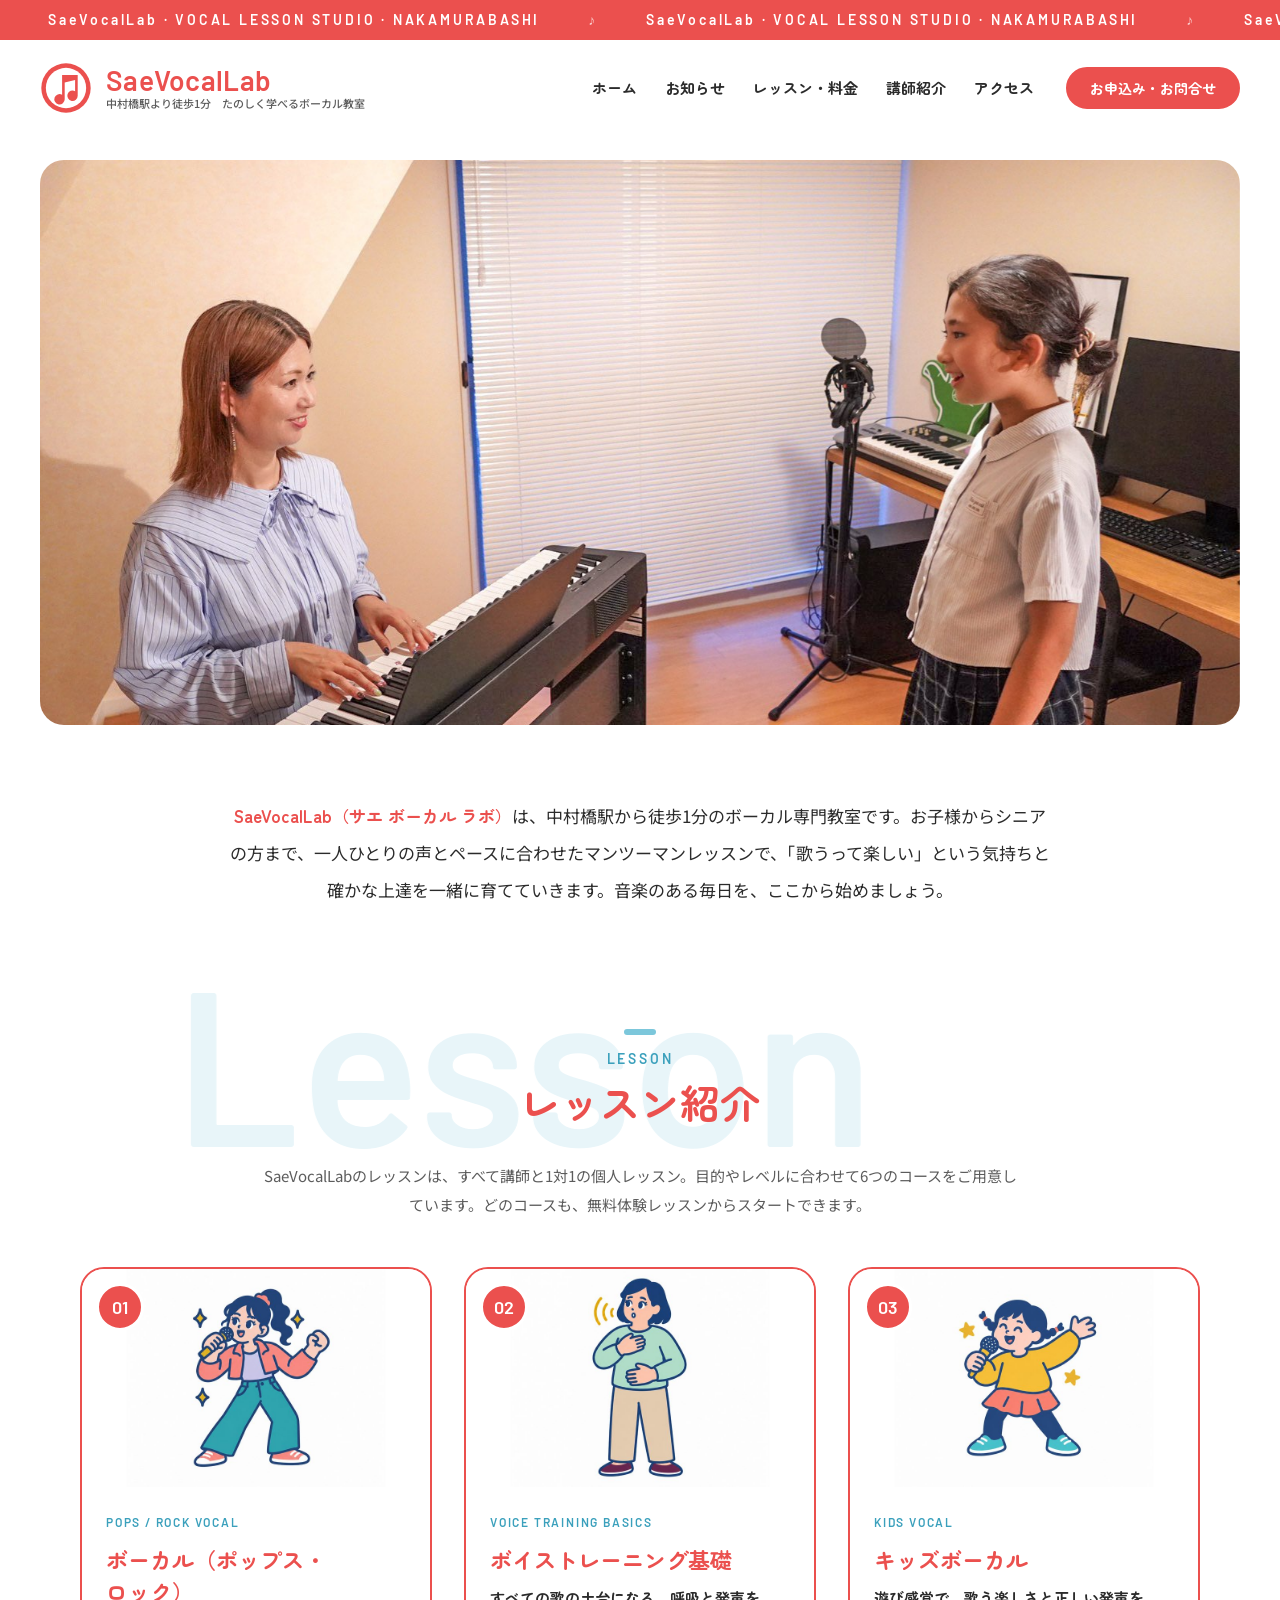
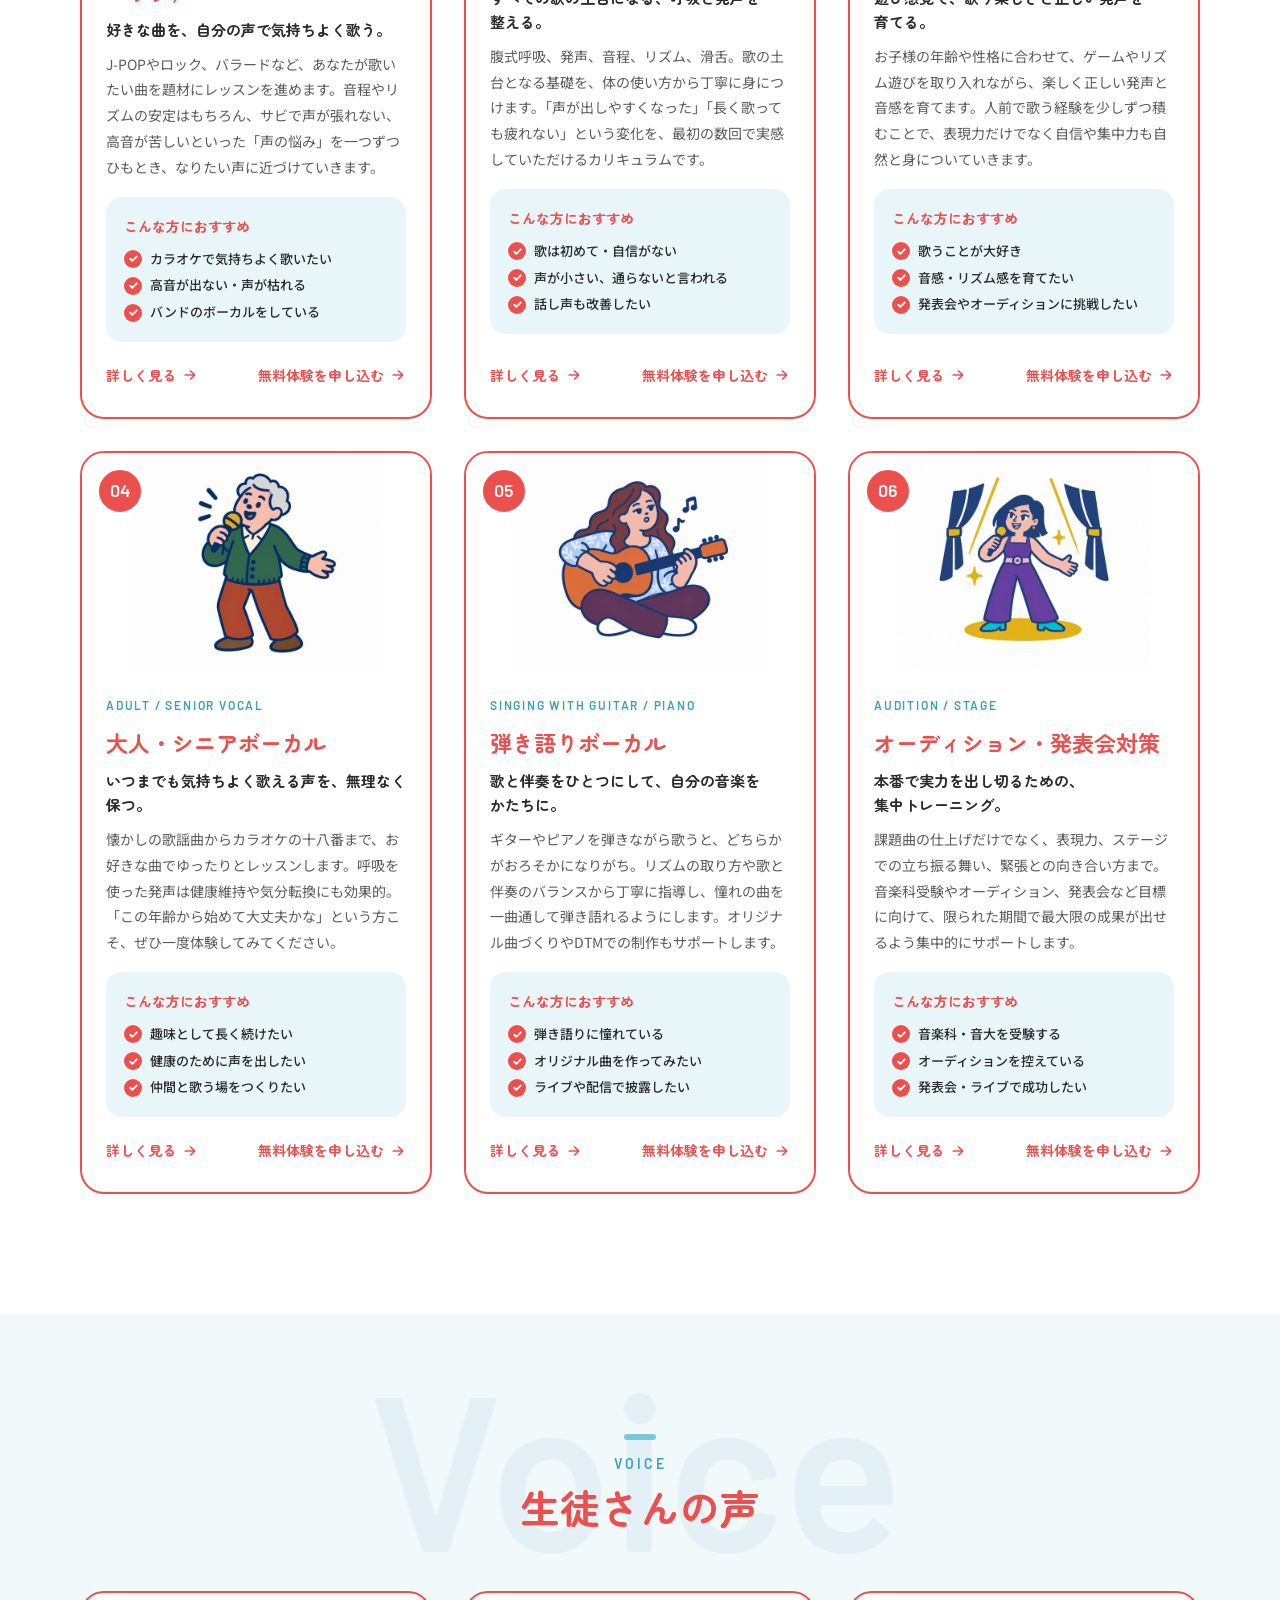
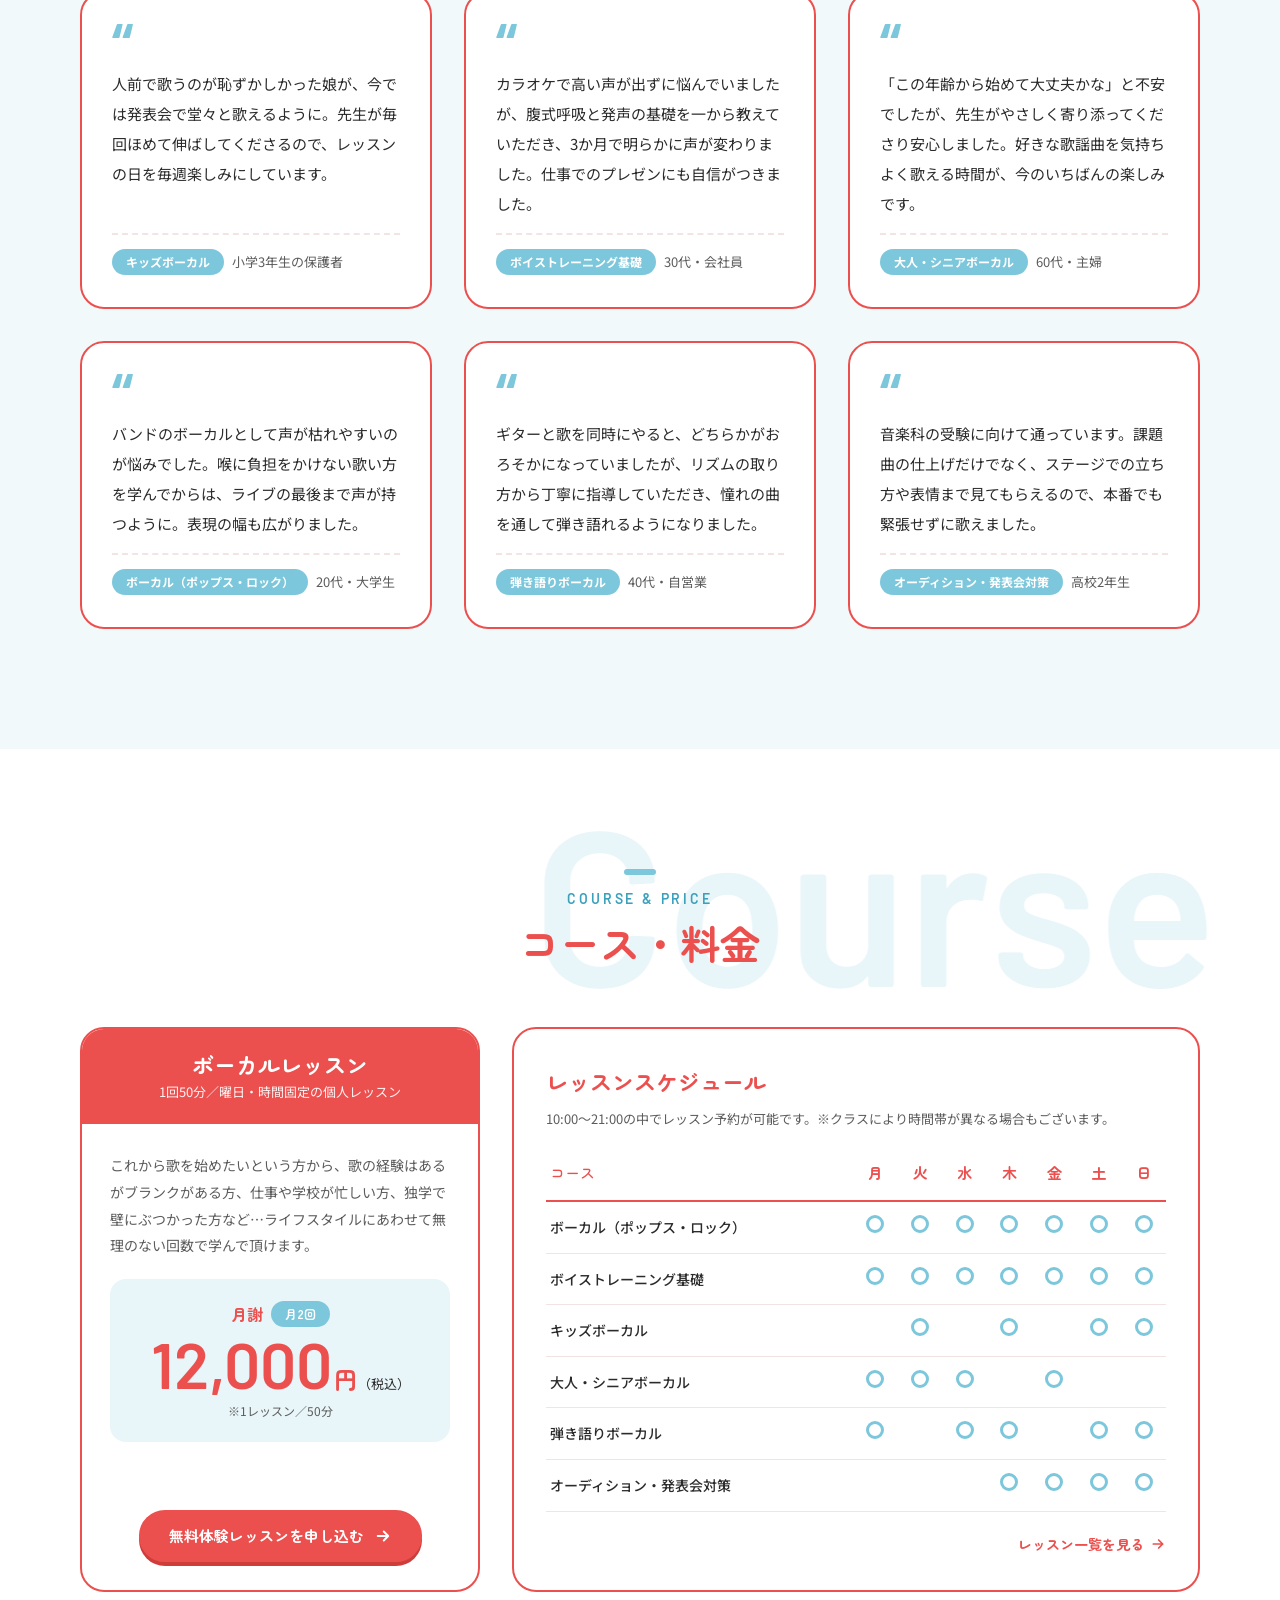
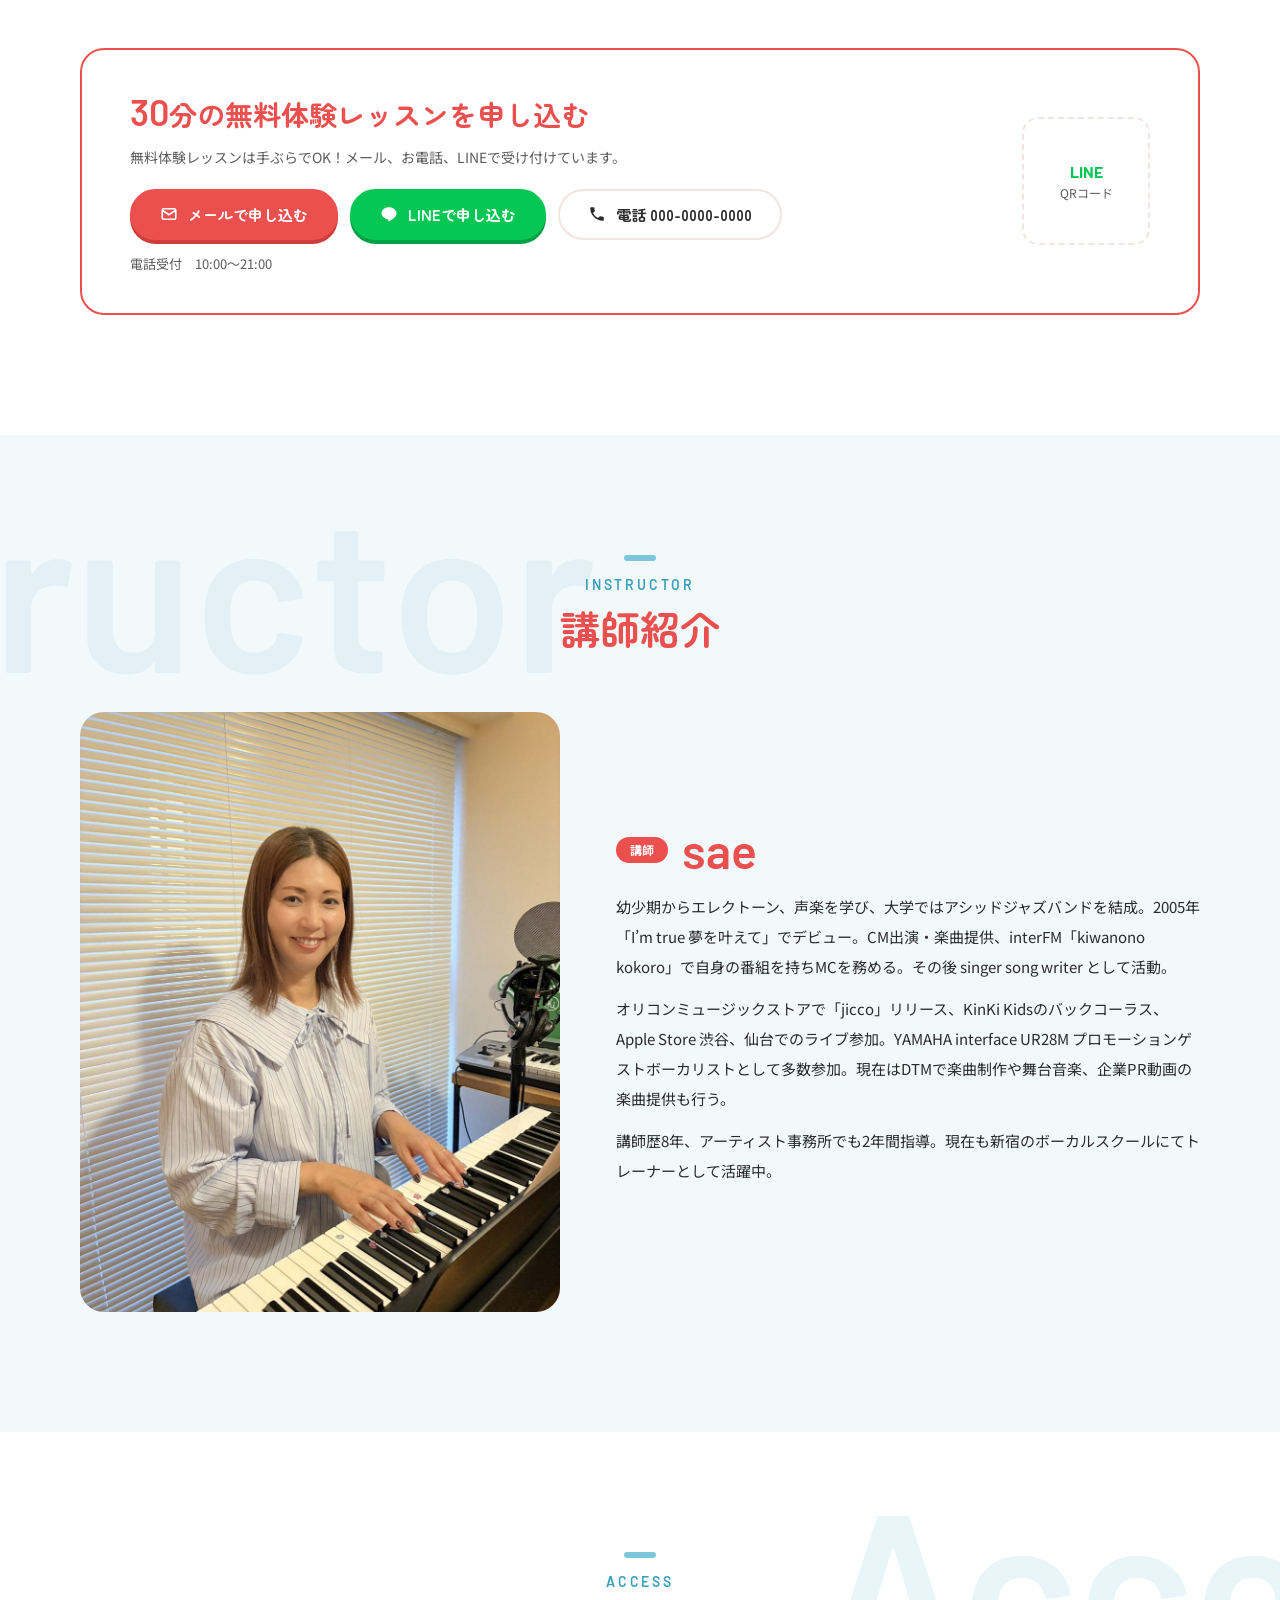
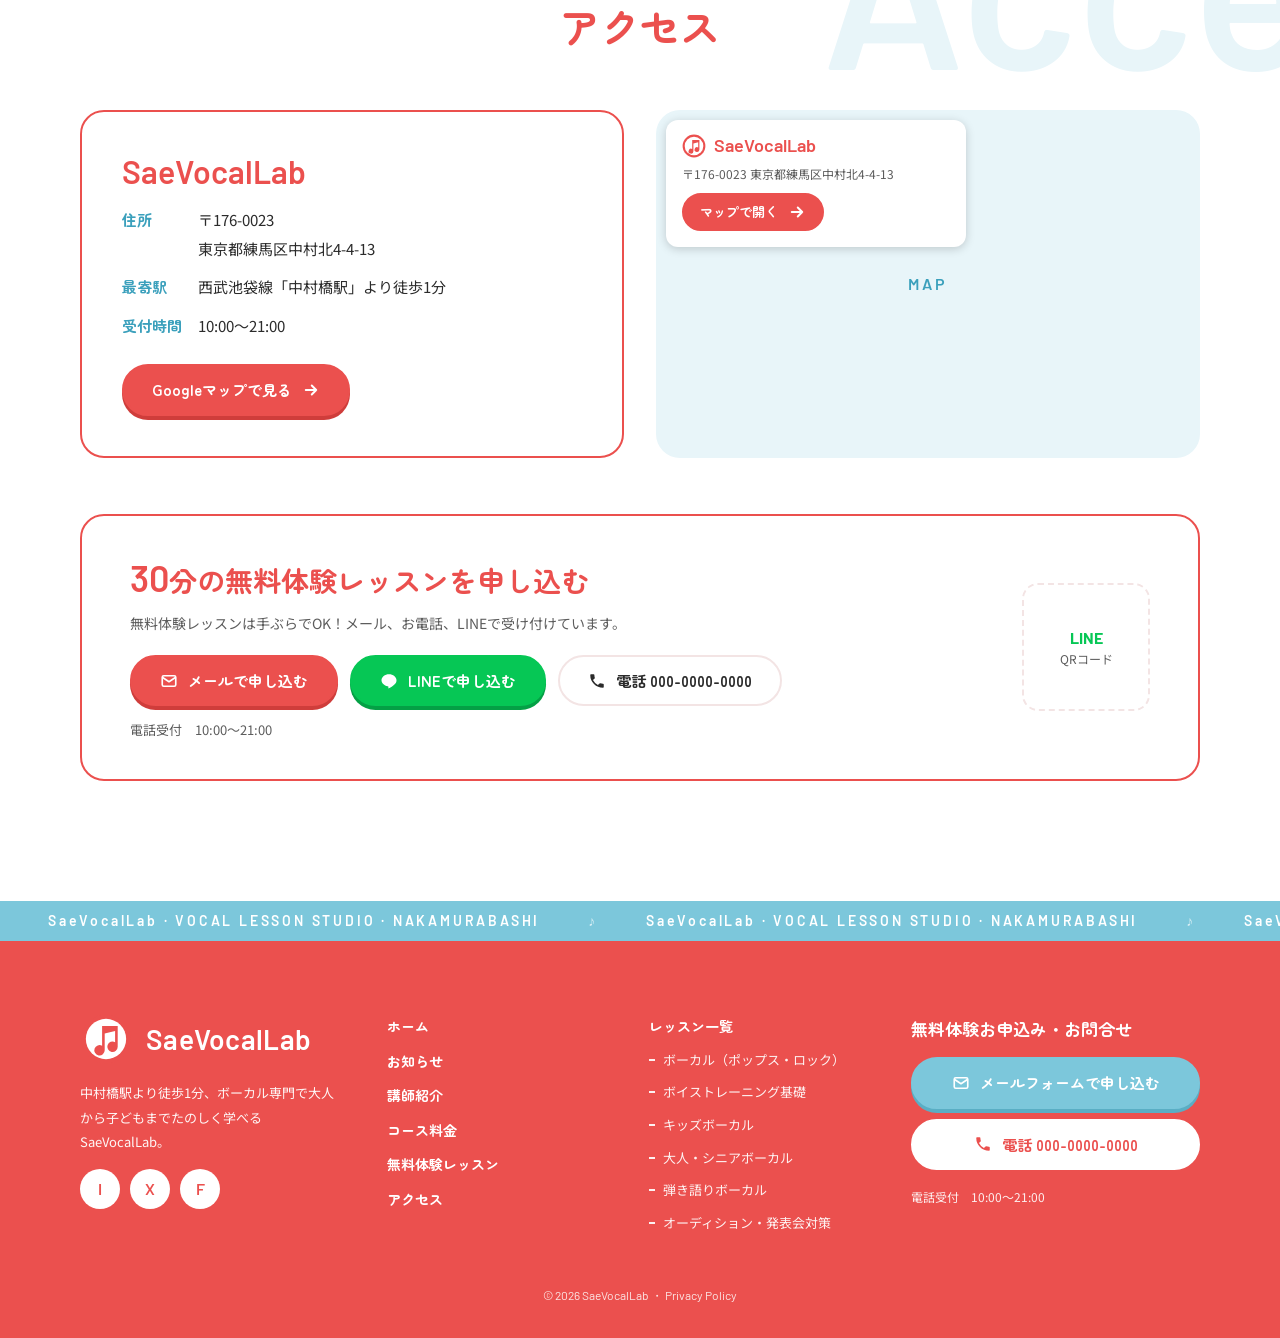
==== commit 34f6d72f: "Add files via upload" ====
--- a/index.html
+++ b/index.html
@@ -13,7 +13,7 @@
 <link rel="preconnect" href="https://fonts.googleapis.com">
 <link rel="preconnect" href="https://fonts.gstatic.com" crossorigin>
 <link href="https://fonts.googleapis.com/css2?family=Barlow:wght@500;600&family=Noto+Sans+JP:wght@400;500;700&family=Zen+Maru+Gothic:wght@500;700&display=swap" rel="stylesheet">
-<link rel="stylesheet" href="assets/css/style.css?v=20261025c">
+<link rel="stylesheet" href="assets/css/style.css?v=20261025d">
 </head>
 <body>
 <div class="marquee" aria-hidden="true"><div class="marquee__track"><span>SaeVocalLab · VOCAL LESSON STUDIO · NAKAMURABASHI</span><span>SaeVocalLab · VOCAL LESSON STUDIO · NAKAMURABASHI</span><span>SaeVocalLab · VOCAL LESSON STUDIO · NAKAMURABASHI</span><span>SaeVocalLab · VOCAL LESSON STUDIO · NAKAMURABASHI</span><span>SaeVocalLab · VOCAL LESSON STUDIO · NAKAMURABASHI</span><span>SaeVocalLab · VOCAL LESSON STUDIO · NAKAMURABASHI</span><span>SaeVocalLab · VOCAL LESSON STUDIO · NAKAMURABASHI</span><span>SaeVocalLab · VOCAL LESSON STUDIO · NAKAMURABASHI</span></div></div>
@@ -223,7 +223,7 @@
   <div class="inner">
     <div class="sec-head fade"><span class="sec-head__bar"></span><span class="sec-head__en">Instructor</span><h2 class="sec-head__ja">講師紹介</h2></div>
     <div class="instructor">
-      <div class="instructor__photo fade"><img src="assets/img/instructor-sae-2610c.jpg" alt="ピアノを弾く講師 sae" width="842" height="1217" loading="lazy"></div>
+      <div class="instructor__photo fade"><img src="assets/img/instructor-sae-2610d.jpg" alt="ピアノを弾く講師 sae" width="1000" height="1333" loading="lazy"></div>
       <div class="instructor__info fade">
         <p class="instructor__name"><span class="pill pill--primary">講師</span><b>sae</b></p>
         <div class="instructor__bio"><p>幼少期からエレクトーン、声楽を学び、大学ではアシッドジャズバンドを結成。2005年「I’m true 夢を叶えて」でデビュー。CM出演・楽曲提供、interFM「kiwanono kokoro」で自身の番組を持ちMCを務める。その後 singer song writer として活動。</p><p>オリコンミュージックストアで「jicco」リリース、KinKi Kidsのバックコーラス、Apple Store 渋谷、仙台でのライブ参加。YAMAHA interface UR28M プロモーションゲストボーカリストとして多数参加。現在はDTMで楽曲制作や舞台音楽、企業PR動画の楽曲提供も行う。</p><p>講師歴8年、アーティスト事務所でも2年間指導。現在も新宿のボーカルスクールにてトレーナーとして活躍中。</p></div>
--- a/assets/css/style.css
+++ b/assets/css/style.css
@@ -529,4 +529,4 @@
 /* real photos */
 .hero__photo img{object-position:50% 35%}
 .instructor__photo,.teacher__ph{border-radius:var(--r);overflow:hidden}
-.instructor__photo img,.teacher__ph img{width:100%;height:100%;object-fit:cover;object-position:50% 15%}
+.instructor__photo img,.teacher__ph img{width:100%;height:100%;object-fit:cover;object-position:50% 25%}
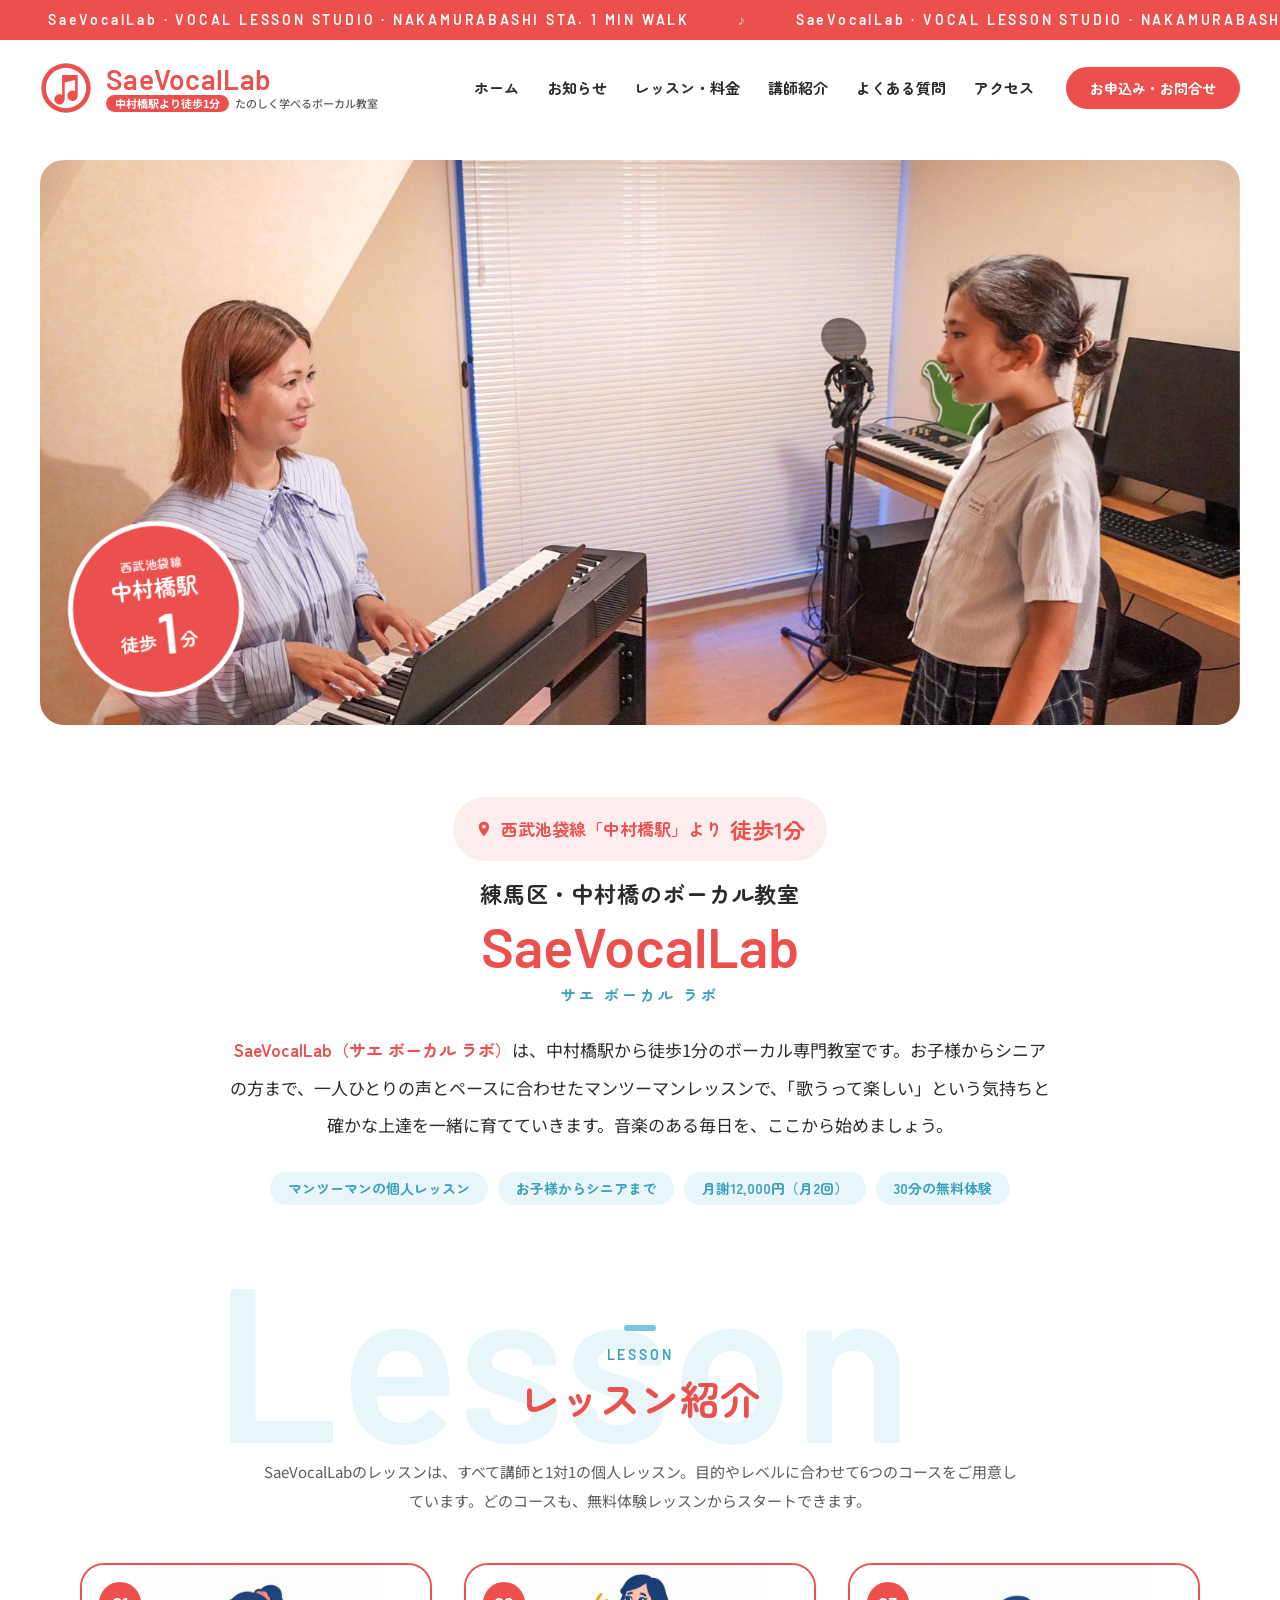
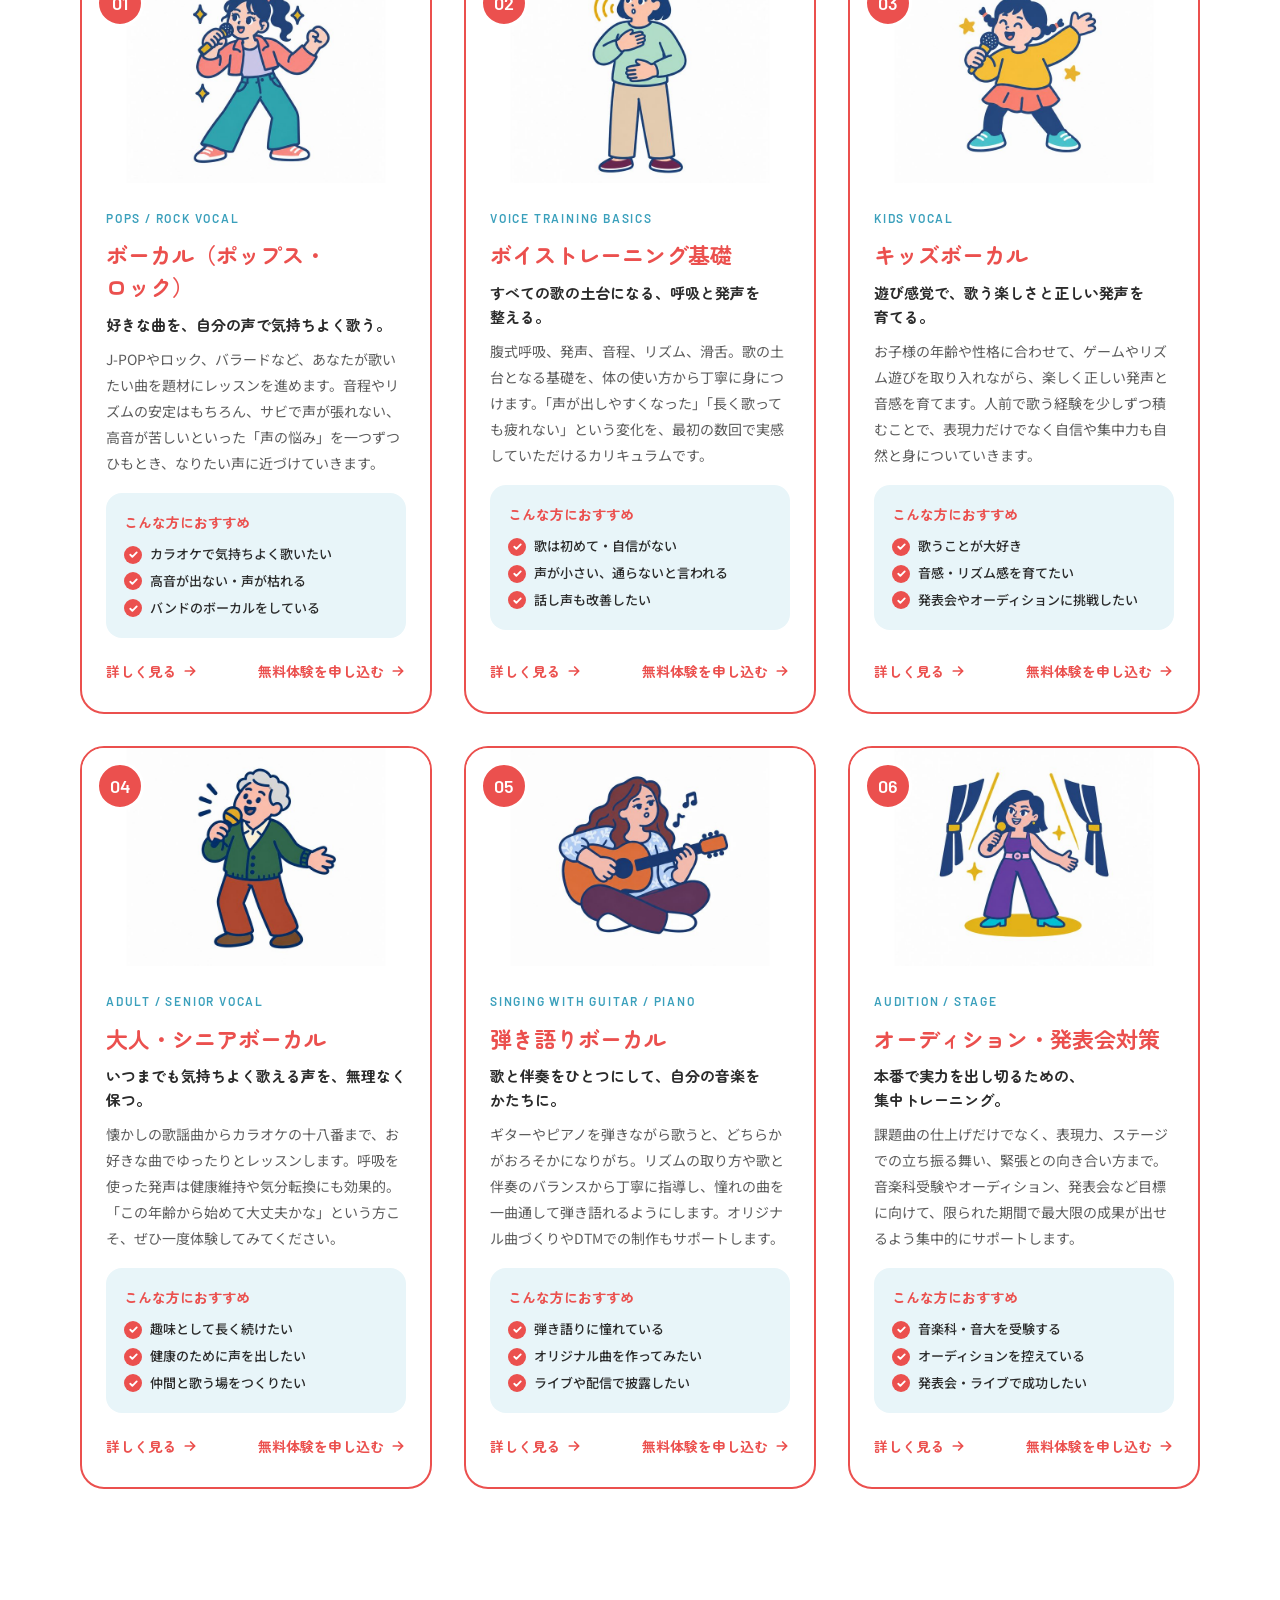
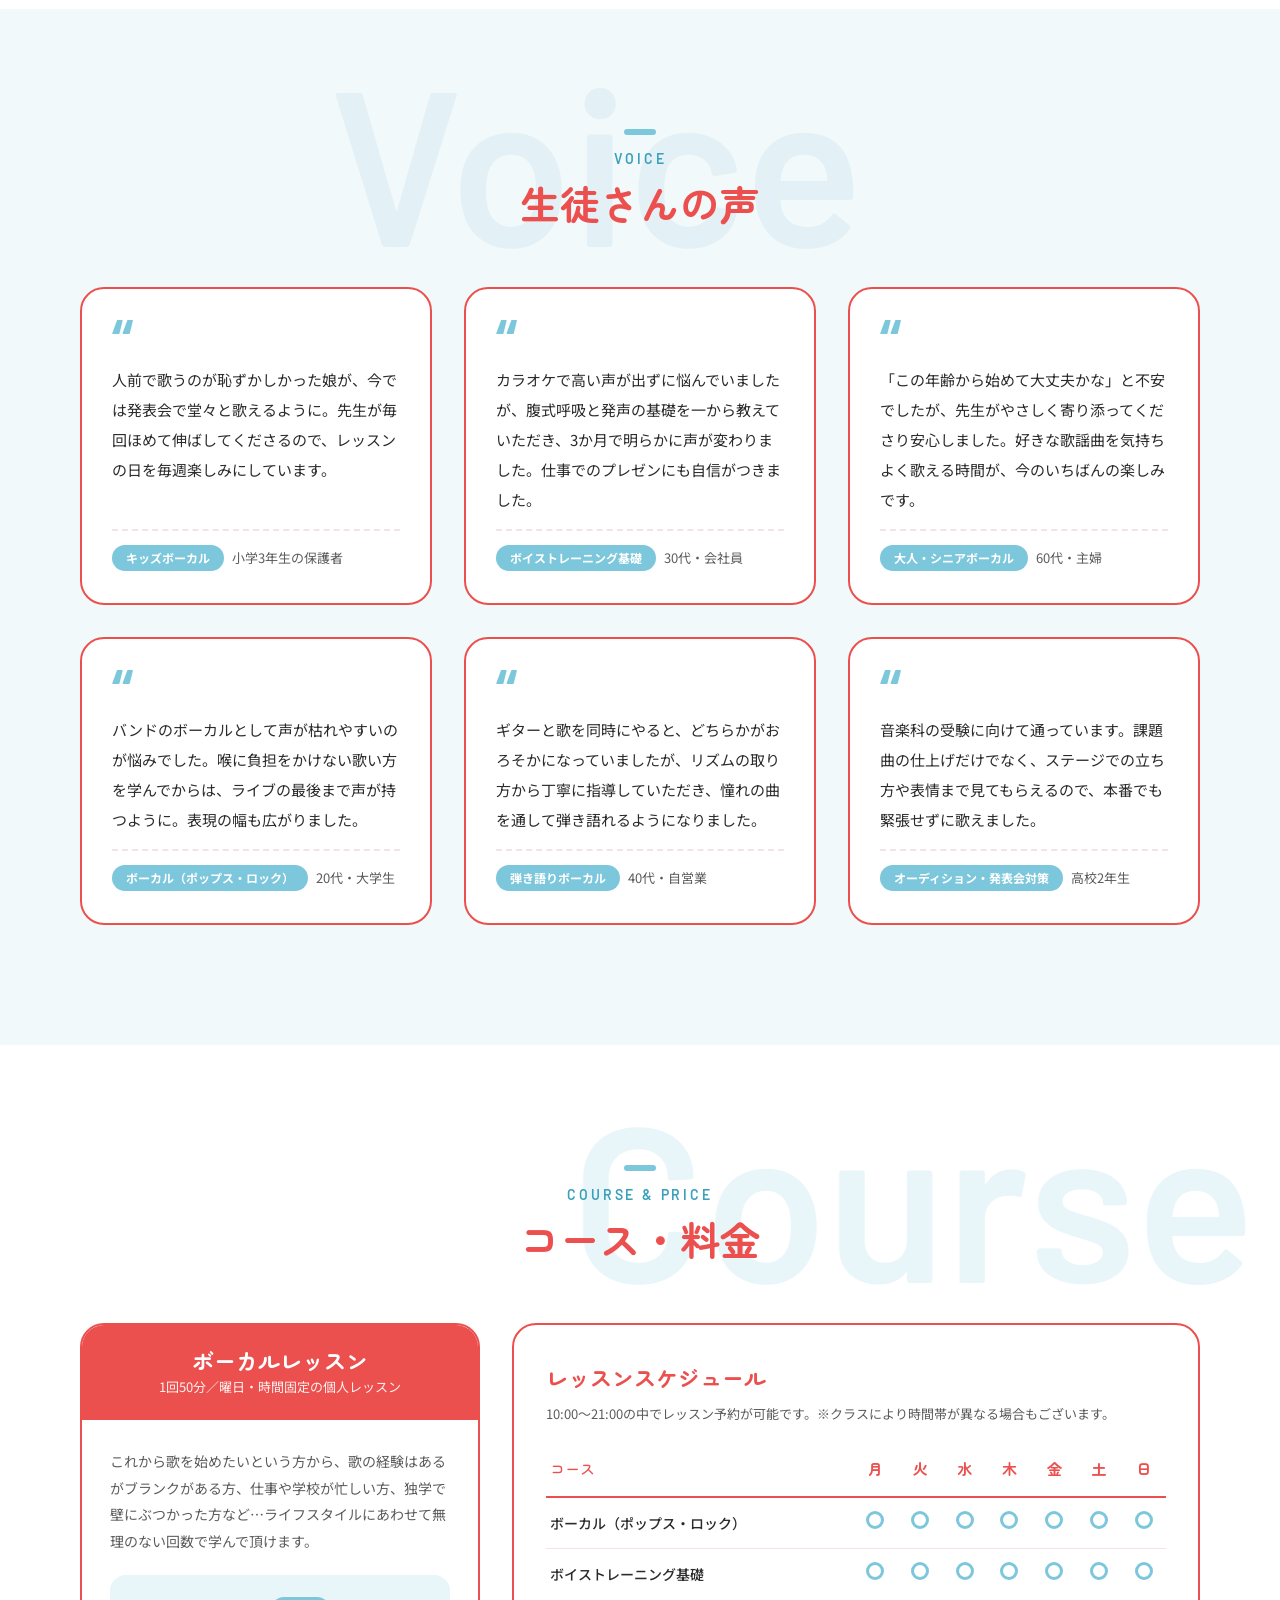
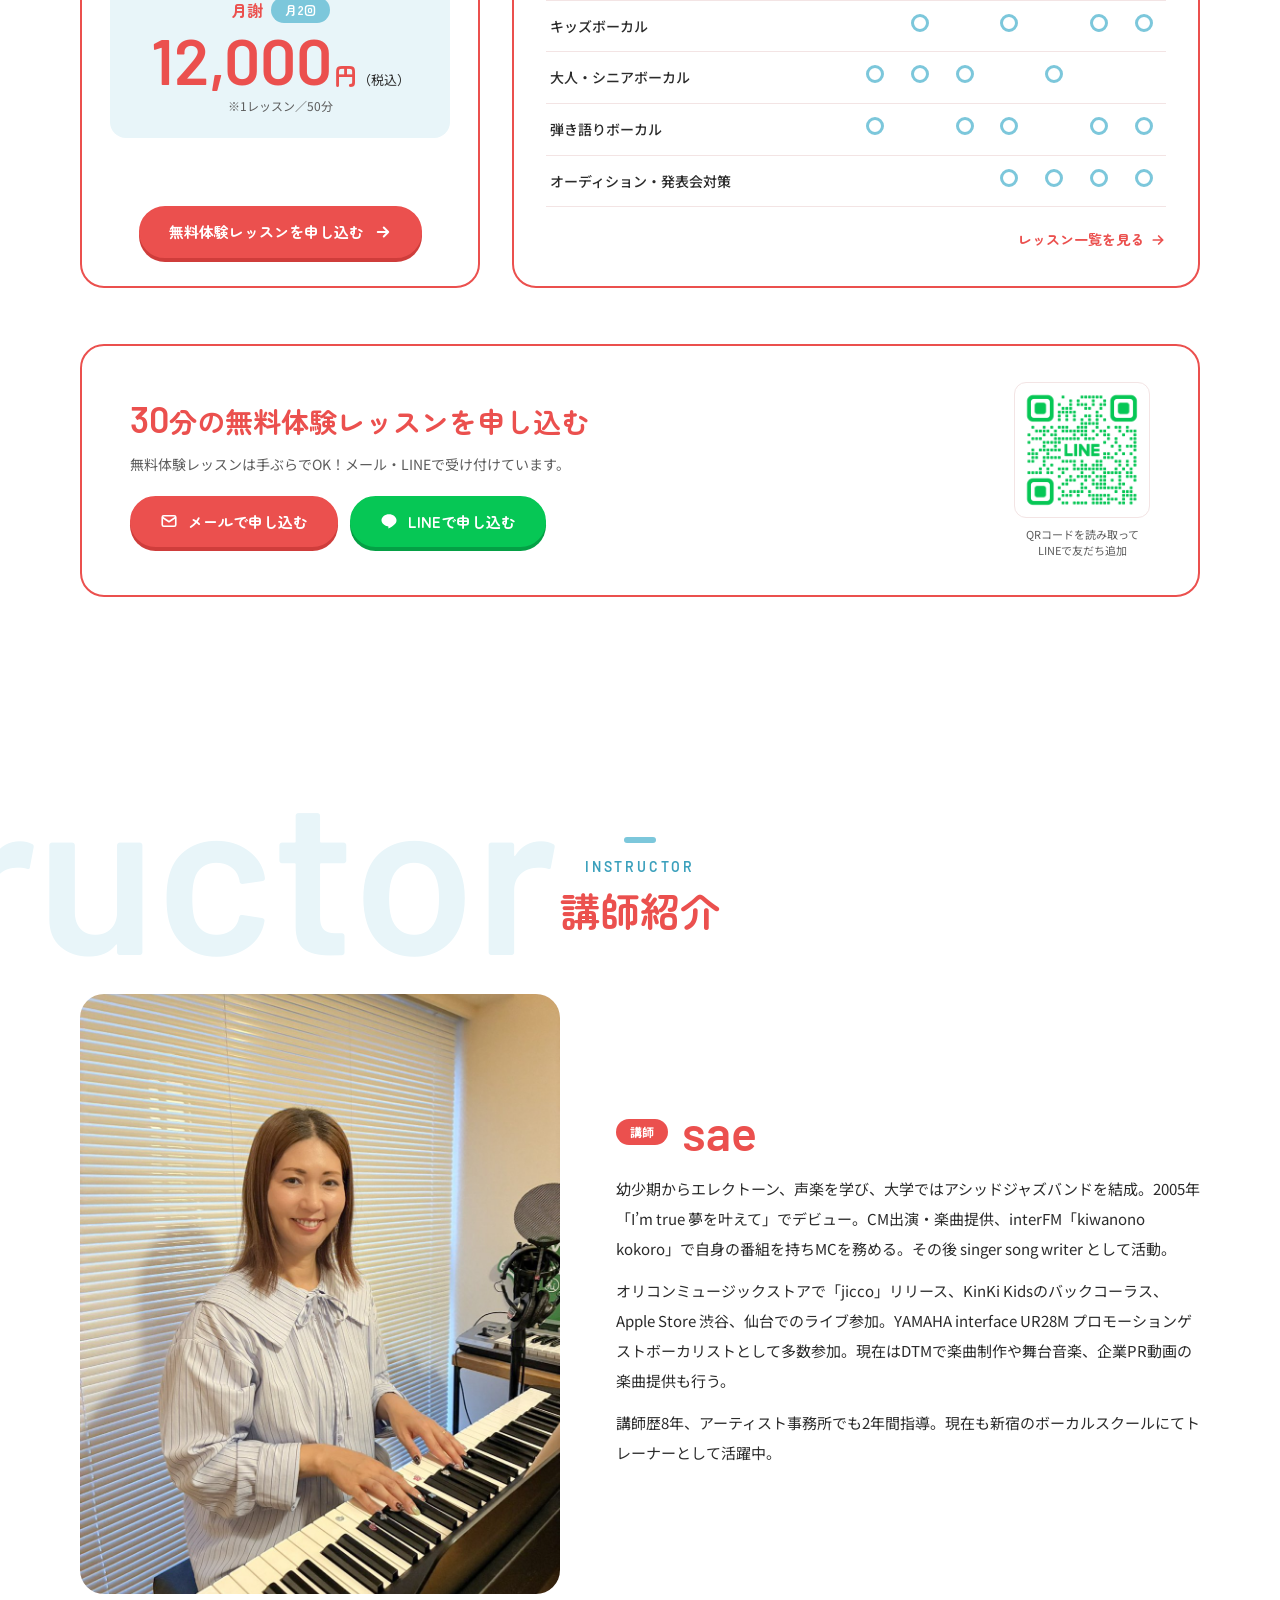
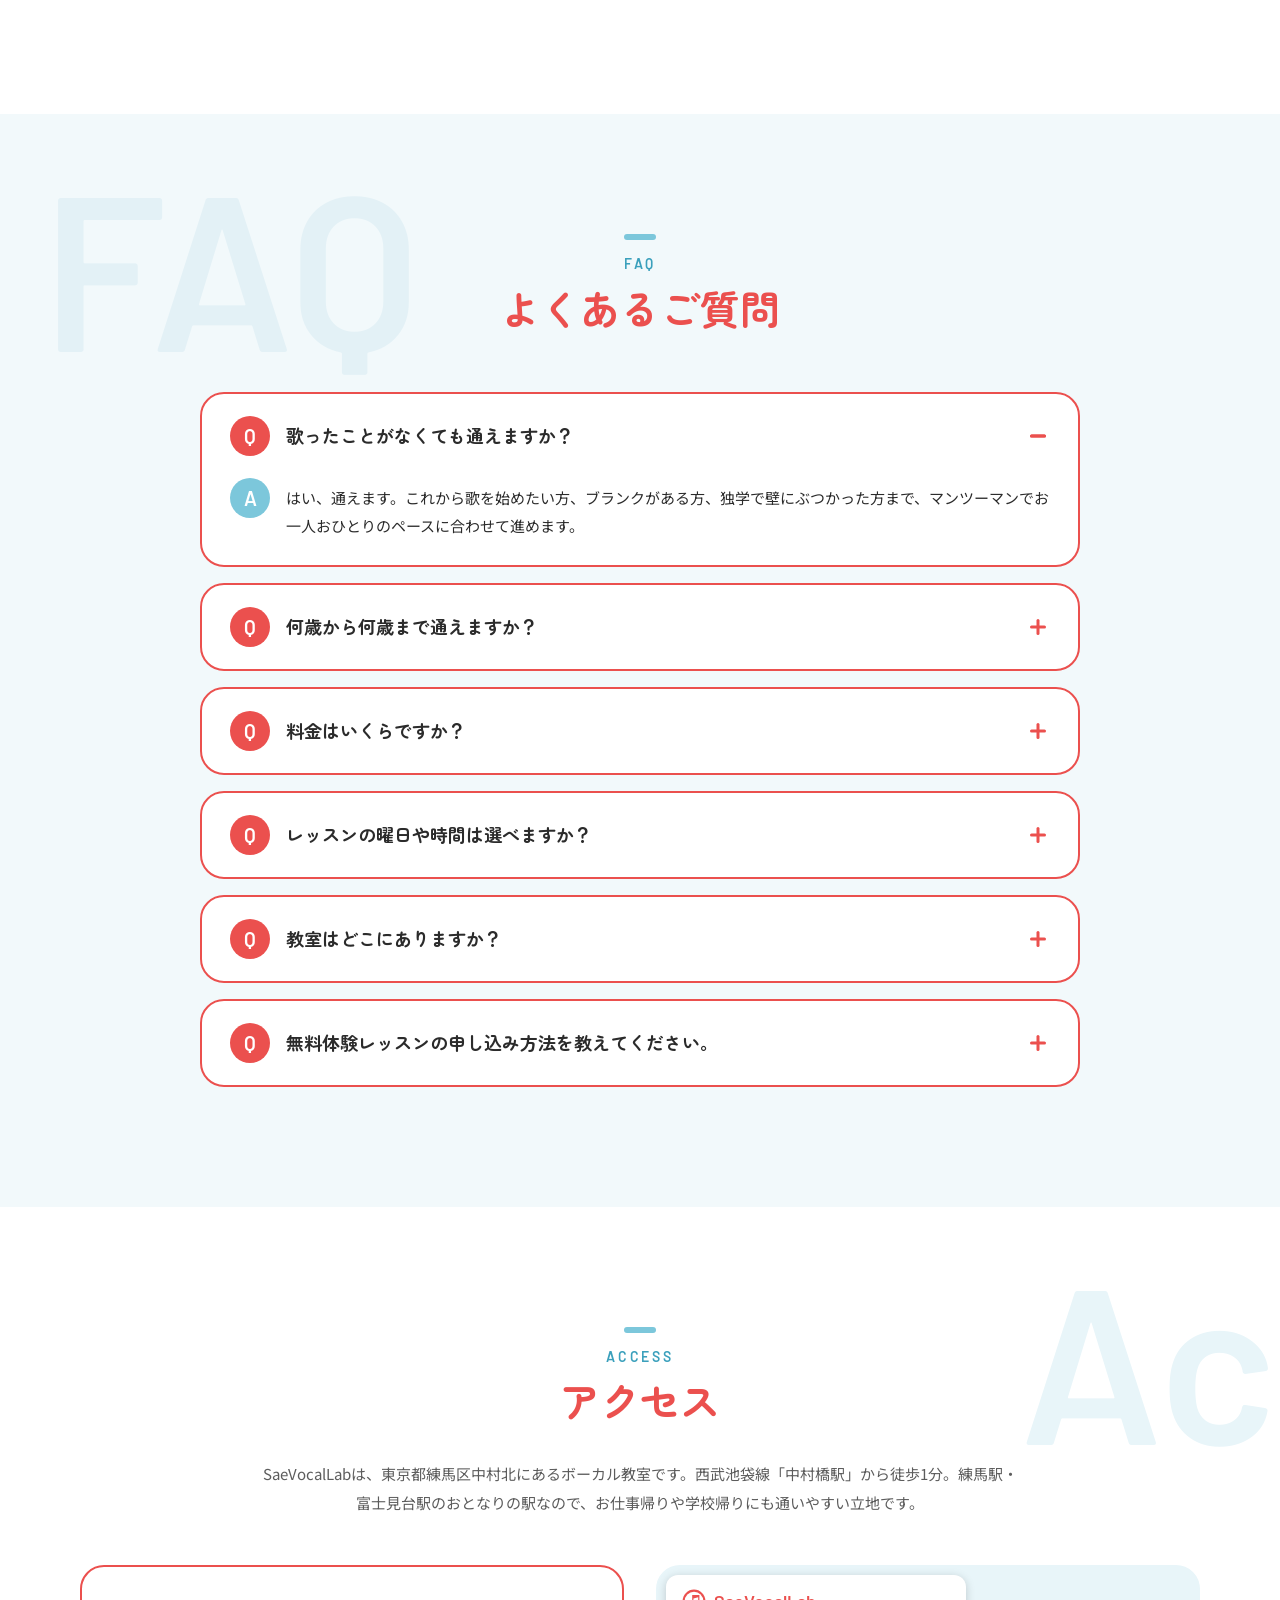
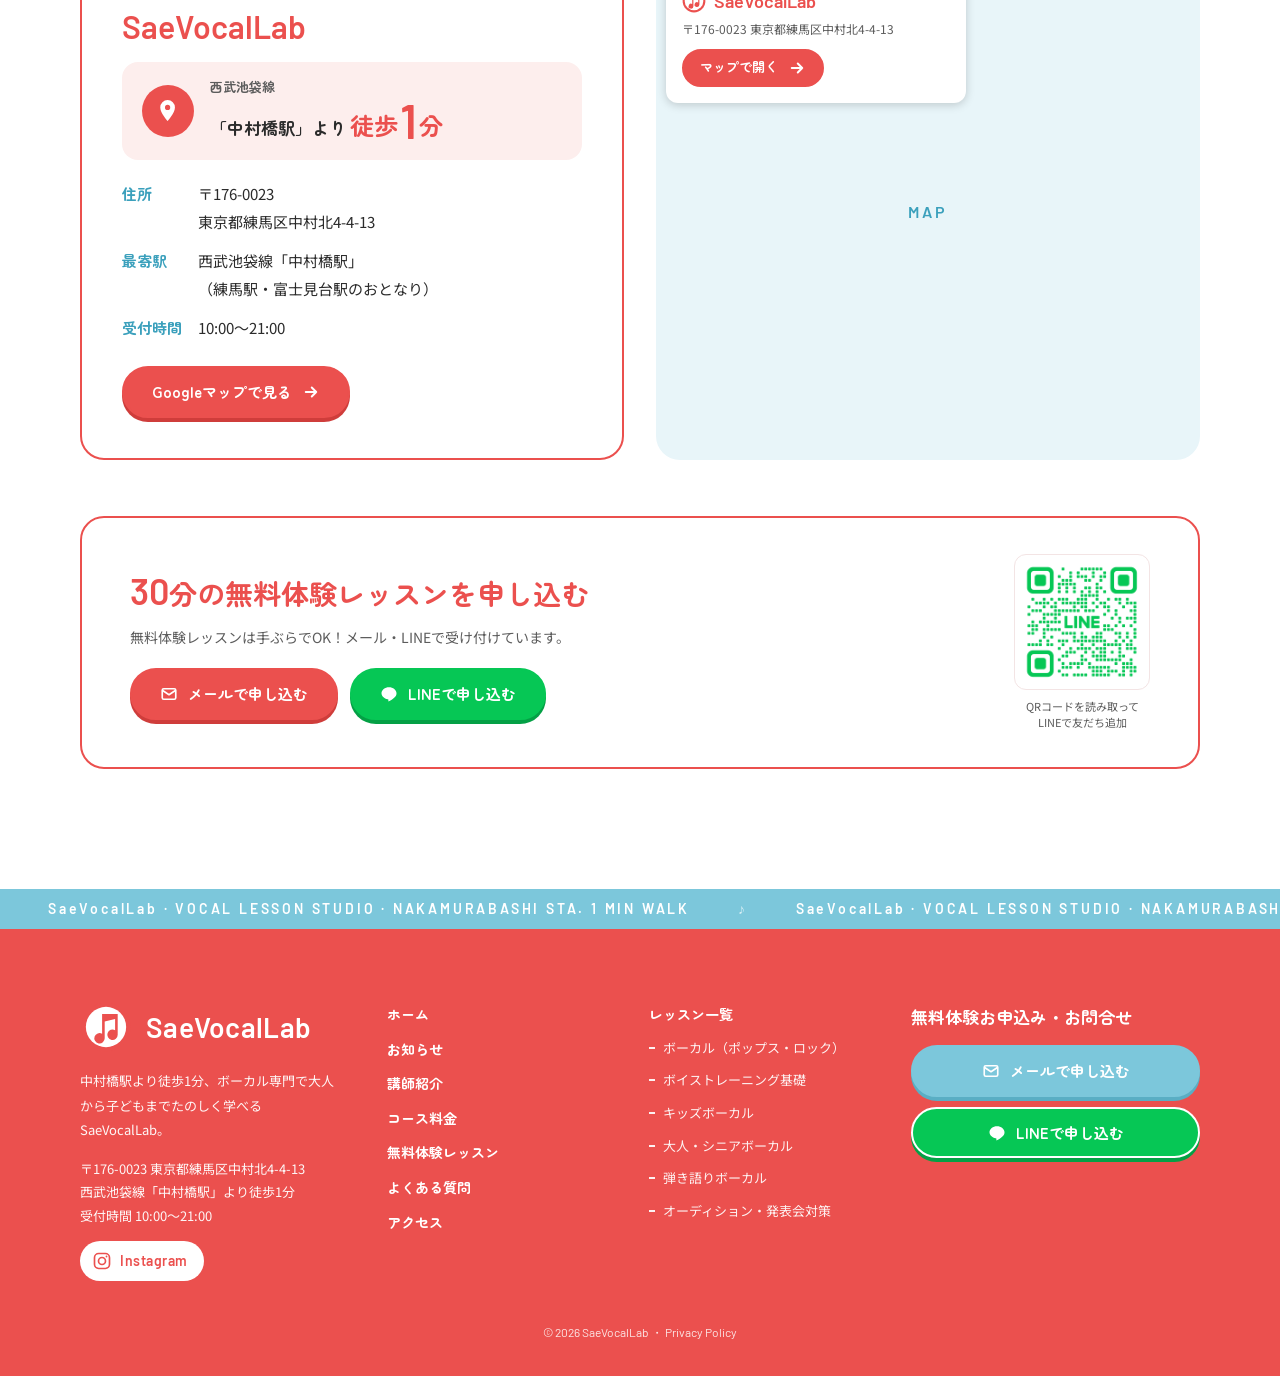
==== commit b9f51043: "Add files via upload" ====
--- a/index.html
+++ b/index.html
@@ -3,25 +3,255 @@
 <head>
 <meta charset="UTF-8">
 <meta name="viewport" content="width=device-width, initial-scale=1">
-<title>SaeVocalLab（サエ ボーカル ラボ）｜中村橋駅徒歩1分のボーカル教室</title>
-<meta name="description" content="西武池袋線「中村橋駅」より徒歩1分のボーカル専門教室 SaeVocalLab。お子様からシニアまで、マンツーマンの個人レッスン。30分の無料体験レッスン受付中。">
-<meta property="og:title" content="SaeVocalLab（サエ ボーカル ラボ）｜中村橋駅徒歩1分のボーカル教室">
-<meta property="og:description" content="西武池袋線「中村橋駅」より徒歩1分のボーカル専門教室 SaeVocalLab。お子様からシニアまで、マンツーマンの個人レッスン。30分の無料体験レッスン受付中。">
+<title>中村橋駅徒歩1分のボーカル教室・ボイトレ｜SaeVocalLab（練馬区）</title>
+<meta name="description" content="練馬区・西武池袋線「中村橋駅」徒歩1分のボーカル・ボイストレーニング教室SaeVocalLab（サエ ボーカル ラボ）。お子様からシニアまでマンツーマンの個人レッスン。月謝12,000円（月2回）、30分の無料体験レッスン受付中。">
+<meta property="og:title" content="中村橋駅徒歩1分のボーカル教室・ボイトレ｜SaeVocalLab（練馬区）">
+<meta property="og:description" content="練馬区・西武池袋線「中村橋駅」徒歩1分のボーカル・ボイストレーニング教室SaeVocalLab（サエ ボーカル ラボ）。お子様からシニアまでマンツーマンの個人レッスン。月謝12,000円（月2回）、30分の無料体験レッスン受付中。">
 <meta property="og:type" content="website">
 <meta name="theme-color" content="#eb504e">
 <link rel="icon" href="data:image/svg+xml,%3Csvg xmlns='http://www.w3.org/2000/svg' viewBox='0 0 80 80'%3E%3Ccircle cx='40' cy='40' r='38' fill='%23eb504e'/%3E%3Ccircle cx='40' cy='40' r='31' fill='%23fff'/%3E%3Cpath d='M34 20v30.4a8 8 0 1 0 4 6.9V31.6l16-4V45a8 8 0 1 0 4 6.9V20z' fill='%23eb504e'/%3E%3C/svg%3E">
 <link rel="preconnect" href="https://fonts.googleapis.com">
 <link rel="preconnect" href="https://fonts.gstatic.com" crossorigin>
 <link href="https://fonts.googleapis.com/css2?family=Barlow:wght@500;600&family=Noto+Sans+JP:wght@400;500;700&family=Zen+Maru+Gothic:wght@500;700&display=swap" rel="stylesheet">
-<link rel="stylesheet" href="assets/css/style.css?v=20261025d">
+<link rel="stylesheet" href="assets/css/style.css?v=20261025seo2">
+<!-- SEO:START（tools/seo_build.py が自動生成。直接編集しないでください） -->
+<link rel="canonical" href="https://saevocallab.jp/">
+<meta property="og:url" content="https://saevocallab.jp/">
+<meta property="og:image" content="https://saevocallab.jp/assets/img/ogp.jpg">
+<meta property="og:site_name" content="SaeVocalLab">
+<meta property="og:locale" content="ja_JP">
+<meta name="twitter:card" content="summary_large_image">
+<link rel="apple-touch-icon" href="assets/img/apple-touch-icon.png">
+<script type="application/ld+json">
+{
+  "@context": "https://schema.org",
+  "@graph": [
+    {
+      "@type": [
+        "MusicSchool",
+        "LocalBusiness"
+      ],
+      "@id": "https://saevocallab.jp/#school",
+      "name": "SaeVocalLab",
+      "alternateName": [
+        "サエ ボーカル ラボ",
+        "サエボーカルラボ"
+      ],
+      "description": "西武池袋線「中村橋駅」より徒歩1分のボーカル専門教室。お子様からシニアまで、マンツーマンの個人レッスン。30分の無料体験レッスン受付中。",
+      "url": "https://saevocallab.jp/",
+      "logo": "https://saevocallab.jp/assets/img/logo.png",
+      "image": "https://saevocallab.jp/assets/img/ogp.jpg",
+      "address": {
+        "@type": "PostalAddress",
+        "postalCode": "176-0023",
+        "addressCountry": "JP",
+        "addressRegion": "東京都",
+        "addressLocality": "練馬区",
+        "streetAddress": "中村北4-4-13"
+      },
+      "geo": {
+        "@type": "GeoCoordinates",
+        "latitude": 35.735584,
+        "longitude": 139.638275
+      },
+      "hasMap": "https://www.google.com/maps/search/?api=1&query=35.735584%2C139.638275",
+      "knowsAbout": [
+        "ボーカルレッスン",
+        "ボイストレーニング",
+        "発声",
+        "キッズボーカル",
+        "弾き語り",
+        "オーディション対策",
+        "音楽科受験対策"
+      ],
+      "hasOfferCatalog": {
+        "@type": "OfferCatalog",
+        "name": "レッスン一覧",
+        "itemListElement": [
+          {
+            "@type": "Offer",
+            "itemOffered": {
+              "@id": "https://saevocallab.jp/lesson/vocal.html#course"
+            }
+          },
+          {
+            "@type": "Offer",
+            "itemOffered": {
+              "@id": "https://saevocallab.jp/lesson/voice-training.html#course"
+            }
+          },
+          {
+            "@type": "Offer",
+            "itemOffered": {
+              "@id": "https://saevocallab.jp/lesson/kids.html#course"
+            }
+          },
+          {
+            "@type": "Offer",
+            "itemOffered": {
+              "@id": "https://saevocallab.jp/lesson/adult.html#course"
+            }
+          },
+          {
+            "@type": "Offer",
+            "itemOffered": {
+              "@id": "https://saevocallab.jp/lesson/sing-play.html#course"
+            }
+          },
+          {
+            "@type": "Offer",
+            "itemOffered": {
+              "@id": "https://saevocallab.jp/lesson/audition.html#course"
+            }
+          }
+        ]
+      },
+      "areaServed": [
+        {
+          "@type": "AdministrativeArea",
+          "name": "練馬区"
+        }
+      ],
+      "openingHoursSpecification": [
+        {
+          "@type": "OpeningHoursSpecification",
+          "dayOfWeek": [
+            "Monday",
+            "Tuesday",
+            "Wednesday",
+            "Thursday",
+            "Friday",
+            "Saturday",
+            "Sunday"
+          ],
+          "opens": "10:00",
+          "closes": "21:00"
+        }
+      ],
+      "makesOffer": {
+        "@type": "Offer",
+        "name": "ボーカルレッスン 月謝（月2回・1回50分）",
+        "priceSpecification": {
+          "@type": "UnitPriceSpecification",
+          "price": 12000,
+          "priceCurrency": "JPY",
+          "unitText": "月",
+          "valueAddedTaxIncluded": true
+        }
+      },
+      "priceRange": "月謝 12,000円（税込）",
+      "email": "ririkaman1113@gmail.com",
+      "contactPoint": {
+        "@type": "ContactPoint",
+        "contactType": "無料体験レッスンのお申し込み・お問い合わせ",
+        "availableLanguage": "ja",
+        "email": "ririkaman1113@gmail.com",
+        "url": "https://lin.ee/gzu6Sca"
+      },
+      "employee": {
+        "@type": "Person",
+        "name": "sae",
+        "jobTitle": "ボーカル講師"
+      }
+    },
+    {
+      "@type": "WebSite",
+      "@id": "https://saevocallab.jp/#website",
+      "url": "https://saevocallab.jp/",
+      "name": "SaeVocalLab",
+      "alternateName": [
+        "サエ ボーカル ラボ",
+        "サエボーカルラボ"
+      ],
+      "inLanguage": "ja",
+      "publisher": {
+        "@id": "https://saevocallab.jp/#school"
+      }
+    },
+    {
+      "@type": "WebPage",
+      "@id": "https://saevocallab.jp/#webpage",
+      "url": "https://saevocallab.jp/",
+      "name": "中村橋駅徒歩1分のボーカル教室・ボイトレ｜SaeVocalLab（練馬区）",
+      "isPartOf": {
+        "@id": "https://saevocallab.jp/#website"
+      },
+      "about": {
+        "@id": "https://saevocallab.jp/#school"
+      },
+      "inLanguage": "ja",
+      "primaryImageOfPage": {
+        "@type": "ImageObject",
+        "url": "https://saevocallab.jp/assets/img/ogp.jpg"
+      },
+      "description": "練馬区・西武池袋線「中村橋駅」徒歩1分のボーカル・ボイストレーニング教室SaeVocalLab（サエ ボーカル ラボ）。お子様からシニアまでマンツーマンの個人レッスン。月謝12,000円（月2回）、30分の無料体験レッスン受付中。"
+    },
+    {
+      "@type": "FAQPage",
+      "@id": "https://saevocallab.jp/#faq",
+      "mainEntity": [
+        {
+          "@type": "Question",
+          "name": "歌ったことがなくても通えますか？",
+          "acceptedAnswer": {
+            "@type": "Answer",
+            "text": "はい、通えます。これから歌を始めたい方、ブランクがある方、独学で壁にぶつかった方まで、マンツーマンでお一人おひとりのペースに合わせて進めます。"
+          }
+        },
+        {
+          "@type": "Question",
+          "name": "何歳から何歳まで通えますか？",
+          "acceptedAnswer": {
+            "@type": "Answer",
+            "text": "お子様からシニアの方まで通っていただけます。お子様向けの「キッズボーカル」、大人の方向けの「大人・シニアボーカル」などのコースがあります。"
+          }
+        },
+        {
+          "@type": "Question",
+          "name": "料金はいくらですか？",
+          "acceptedAnswer": {
+            "@type": "Answer",
+            "text": "月謝12,000円（税込）です。月2回、1回50分の個人レッスンです。"
+          }
+        },
+        {
+          "@type": "Question",
+          "name": "レッスンの曜日や時間は選べますか？",
+          "acceptedAnswer": {
+            "@type": "Answer",
+            "text": "曜日・時間固定の個人レッスンで、10:00〜21:00の中でご予約いただけます。コースによってレッスン曜日が異なりますので、レッスンスケジュールをご確認ください。"
+          }
+        },
+        {
+          "@type": "Question",
+          "name": "教室はどこにありますか？",
+          "acceptedAnswer": {
+            "@type": "Answer",
+            "text": "東京都練馬区中村北4-4-13です。西武池袋線「中村橋駅」から徒歩1分の場所にあります。"
+          }
+        },
+        {
+          "@type": "Question",
+          "name": "無料体験レッスンの申し込み方法を教えてください。",
+          "acceptedAnswer": {
+            "@type": "Answer",
+            "text": "30分の無料体験レッスンを、メールまたはLINEで受け付けています。手ぶらでお越しいただけます。"
+          }
+        }
+      ]
+    }
+  ]
+}
+</script>
+<!-- SEO:END -->
 </head>
 <body>
-<div class="marquee" aria-hidden="true"><div class="marquee__track"><span>SaeVocalLab · VOCAL LESSON STUDIO · NAKAMURABASHI</span><span>SaeVocalLab · VOCAL LESSON STUDIO · NAKAMURABASHI</span><span>SaeVocalLab · VOCAL LESSON STUDIO · NAKAMURABASHI</span><span>SaeVocalLab · VOCAL LESSON STUDIO · NAKAMURABASHI</span><span>SaeVocalLab · VOCAL LESSON STUDIO · NAKAMURABASHI</span><span>SaeVocalLab · VOCAL LESSON STUDIO · NAKAMURABASHI</span><span>SaeVocalLab · VOCAL LESSON STUDIO · NAKAMURABASHI</span><span>SaeVocalLab · VOCAL LESSON STUDIO · NAKAMURABASHI</span></div></div>
+<div class="marquee" aria-hidden="true"><div class="marquee__track"><span>SaeVocalLab · VOCAL LESSON STUDIO · NAKAMURABASHI STA. 1 MIN WALK</span><span>SaeVocalLab · VOCAL LESSON STUDIO · NAKAMURABASHI STA. 1 MIN WALK</span><span>SaeVocalLab · VOCAL LESSON STUDIO · NAKAMURABASHI STA. 1 MIN WALK</span><span>SaeVocalLab · VOCAL LESSON STUDIO · NAKAMURABASHI STA. 1 MIN WALK</span><span>SaeVocalLab · VOCAL LESSON STUDIO · NAKAMURABASHI STA. 1 MIN WALK</span><span>SaeVocalLab · VOCAL LESSON STUDIO · NAKAMURABASHI STA. 1 MIN WALK</span><span>SaeVocalLab · VOCAL LESSON STUDIO · NAKAMURABASHI STA. 1 MIN WALK</span><span>SaeVocalLab · VOCAL LESSON STUDIO · NAKAMURABASHI STA. 1 MIN WALK</span></div></div>
 <header class="header">
   <div class="header__inner">
-    <a class="brand" href="index.html"><svg class="brand__logo" viewBox="0 0 80 80" aria-hidden="true"><circle cx="40" cy="40" r="38" fill="#eb504e"/><circle cx="40" cy="40" r="31" fill="#fff"/><path d="M34 20v30.4a8 8 0 1 0 4 6.9V31.6l16-4V45a8 8 0 1 0 4 6.9V20z" fill="#eb504e"/></svg><span class="brand__name">SaeVocalLab<span class="brand__tag">中村橋駅より徒歩1分　たのしく学べるボーカル教室</span></span></a>
+    <a class="brand" href="index.html"><svg class="brand__logo" viewBox="0 0 80 80" aria-hidden="true"><circle cx="40" cy="40" r="38" fill="#eb504e"/><circle cx="40" cy="40" r="31" fill="#fff"/><path d="M34 20v30.4a8 8 0 1 0 4 6.9V31.6l16-4V45a8 8 0 1 0 4 6.9V20z" fill="#eb504e"/></svg><span class="brand__name">SaeVocalLab<span class="brand__tag"><b>中村橋駅より徒歩1分</b>たのしく学べるボーカル教室</span></span></a>
     <nav class="gnav" aria-label="グローバルナビゲーション">
-      <ul class="gnav__list"><li><a href="index.html">ホーム</a></li><li><a href="index.html#news">お知らせ</a></li><li><a href="index.html#lesson">レッスン・料金</a></li><li><a href="index.html#instructor">講師紹介</a></li><li><a href="index.html#access">アクセス</a></li></ul>
+      <ul class="gnav__list"><li><a href="index.html">ホーム</a></li><li><a href="index.html#news">お知らせ</a></li><li><a href="index.html#lesson">レッスン・料金</a></li><li><a href="index.html#instructor">講師紹介</a></li><li><a href="index.html#faq">よくある質問</a></li><li><a href="index.html#access">アクセス</a></li></ul>
       <a class="btn btn--sm" href="index.html#contact">お申込み・お問合せ</a>
     </nav>
     <button class="menu-btn" type="button" aria-label="メニューを開く" aria-expanded="false" aria-controls="drawer"><span class="menu-btn__bars" aria-hidden="true"></span>Menu</button>
@@ -29,12 +259,17 @@
 </header>
 <main>
 <section class="hero" id="news">
-  <h1 class="sr-only">SaeVocalLab（サエ ボーカル ラボ）｜中村橋駅より徒歩1分のボーカル専門教室</h1>
-  <div class="hero__photo"><img src="assets/img/top-lesson-2610c.jpg" alt="ピアノを弾きながら生徒とレッスンをする講師sae" width="1567" height="1045"></div>
+  <div class="hero__photo"><img src="assets/img/top-lesson-2610c.jpg" alt="中村橋のボーカル教室 SaeVocalLabで、ピアノを弾きながら生徒とレッスンをする講師sae" width="1567" height="1045" fetchpriority="high">
+    <p class="station-badge"><span class="station-badge__line">西武池袋線</span><span class="station-badge__sta">中村橋駅</span><span class="station-badge__walk">徒歩<b>1</b>分</span></p></div>
 </section>
 
 <section class="intro">
-  <div class="inner fade"><p><strong>SaeVocalLab（サエ ボーカル ラボ）</strong>は、中村橋駅から徒歩1分のボーカル専門教室です。お子様からシニアの方まで、一人ひとりの声とペースに合わせたマンツーマンレッスンで、「歌うって楽しい」という気持ちと確かな上達を一緒に育てていきます。音楽のある毎日を、ここから始めましょう。</p></div>
+  <div class="inner fade">
+    <p class="intro__station"><svg class="ic-pin" viewBox="0 0 24 24" fill="currentColor" aria-hidden="true"><path d="M12 2a7 7 0 0 0-7 7c0 5.2 7 13 7 13s7-7.8 7-13a7 7 0 0 0-7-7zm0 9.5A2.5 2.5 0 1 1 12 6.5a2.5 2.5 0 0 1 0 5z"/></svg>西武池袋線「中村橋駅」より<b>徒歩1分</b></p>
+    <h1 class="intro__h1"><span class="intro__h1-area">練馬区・中村橋のボーカル教室</span>SaeVocalLab<span class="intro__h1-kana">サエ ボーカル ラボ</span></h1>
+    <p class="intro__text"><strong>SaeVocalLab（サエ ボーカル ラボ）</strong>は、中村橋駅から徒歩1分のボーカル専門教室です。お子様からシニアの方まで、一人ひとりの声とペースに合わせたマンツーマンレッスンで、「歌うって楽しい」という気持ちと確かな上達を一緒に育てていきます。音楽のある毎日を、ここから始めましょう。</p>
+    <ul class="intro__tags"><li>マンツーマンの個人レッスン</li><li>お子様からシニアまで</li><li>月謝12,000円（月2回）</li><li>30分の無料体験</li></ul>
+  </div>
 </section>
 
 <section class="section" id="lesson">
@@ -204,21 +439,19 @@
     <div class="card cta fade" id="contact">
   <div>
     <p class="cta__ttl"><em>30</em>分の無料体験レッスン<br class="sp-only">を申し込む</p>
-    <p class="cta__lead">無料体験レッスンは手ぶらでOK！メール、お電話、LINEで受け付けています。</p>
+    <p class="cta__lead">無料体験レッスンは手ぶらでOK！メール・LINEで受け付けています。</p>
     <div class="cta__btns">
-      <a class="btn" href="#"><svg viewBox="0 0 24 24" fill="none" stroke="currentColor" stroke-width="2.2" stroke-linejoin="round" aria-hidden="true"><rect x="3" y="5" width="18" height="14" rx="2"/><path d="M3 7l9 6 9-6"/></svg>メールで申し込む</a>
-      <a class="btn btn--line" href="#"><svg viewBox="0 0 24 24" fill="currentColor" aria-hidden="true"><path d="M12 3C6.5 3 2 6.6 2 11c0 3.9 3.5 7.2 8.3 7.9.3.1.8.2.9.5.1.3.1.7 0 1l-.1.9c0 .3-.2 1 .9.5s6-3.5 8.2-6.1c1.5-1.6 1.8-3.1 1.8-4.7C22 6.6 17.5 3 12 3z"/></svg>LINEで申し込む</a>
-      <a class="btn btn--tel" href="tel:00000000000"><svg viewBox="0 0 24 24" fill="currentColor" aria-hidden="true"><path d="M6.6 10.8a15.1 15.1 0 0 0 6.6 6.6l2.2-2.2a1 1 0 0 1 1-.25 11.4 11.4 0 0 0 3.6.57 1 1 0 0 1 1 1V20a1 1 0 0 1-1 1A17 17 0 0 1 3 4a1 1 0 0 1 1-1h3.5a1 1 0 0 1 1 1c0 1.25.2 2.45.57 3.57a1 1 0 0 1-.25 1z"/></svg>電話 000-0000-0000</a>
-    </div>
-    <p class="cta__time">電話受付　10:00〜21:00</p>
-  </div>
-  <div class="qr"><span><b>LINE</b>QRコード</span></div>
+      <a class="btn" href="mailto:ririkaman1113@gmail.com?subject=%E7%84%A1%E6%96%99%E4%BD%93%E9%A8%93%E3%83%AC%E3%83%83%E3%82%B9%E3%83%B3%E3%81%AE%E7%94%B3%E3%81%97%E8%BE%BC%E3%81%BF%EF%BC%88SaeVocalLab%EF%BC%89&amp;body=%E3%81%8A%E5%90%8D%E5%89%8D%EF%BC%9A%0A%E3%81%94%E5%B8%8C%E6%9C%9B%E3%81%AE%E3%82%B3%E3%83%BC%E3%82%B9%EF%BC%9A%0A%E3%81%94%E5%B8%8C%E6%9C%9B%E3%81%AE%E6%9B%9C%E6%97%A5%E3%83%BB%E6%99%82%E9%96%93%E5%B8%AF%EF%BC%9A%0A%E3%81%94%E8%B3%AA%E5%95%8F%E3%81%AA%E3%81%A9%EF%BC%9A%0A"><svg viewBox="0 0 24 24" fill="none" stroke="currentColor" stroke-width="2.2" stroke-linejoin="round" aria-hidden="true"><rect x="3" y="5" width="18" height="14" rx="2"/><path d="M3 7l9 6 9-6"/></svg>メールで申し込む</a>
+      <a class="btn btn--line" href="https://lin.ee/gzu6Sca" target="_blank" rel="noopener"><svg viewBox="0 0 24 24" fill="currentColor" aria-hidden="true"><path d="M12 3C6.5 3 2 6.6 2 11c0 3.9 3.5 7.2 8.3 7.9.3.1.8.2.9.5.1.3.1.7 0 1l-.1.9c0 .3-.2 1 .9.5s6-3.5 8.2-6.1c1.5-1.6 1.8-3.1 1.8-4.7C22 6.6 17.5 3 12 3z"/></svg>LINEで申し込む</a>
+    </div>
+  </div>
+  <div class="qr qr--img"><img src="assets/img/line-qr.png" alt="SaeVocalLab LINE公式アカウントの友だち追加用QRコード" width="540" height="540" loading="lazy"><span>QRコードを読み取って<br>LINEで友だち追加</span></div>
 </div>
 
   </div>
 </section>
 
-<section class="section section--alt" id="instructor">
+<section class="section" id="instructor">
   <span class="watermark watermark--r" aria-hidden="true">Instructor</span>
   <div class="inner">
     <div class="sec-head fade"><span class="sec-head__bar"></span><span class="sec-head__en">Instructor</span><h2 class="sec-head__ja">講師紹介</h2></div>
@@ -232,16 +465,44 @@
   </div>
 </section>
 
+<section class="section section--alt" id="faq">
+  <span class="watermark watermark--r" aria-hidden="true">FAQ</span>
+  <div class="inner">
+    <div class="sec-head fade"><span class="sec-head__bar"></span><span class="sec-head__en">FAQ</span><h2 class="sec-head__ja">よくあるご質問</h2></div>
+    <div class="faq"><div class="card faq__item fade is-open">
+  <button class="faq__q" type="button" aria-expanded="true"><span class="faq__mark">Q</span>歌ったことがなくても通えますか？<span class="faq__toggle" aria-hidden="true"></span></button>
+  <div class="faq__a"><div><div class="faq__a-in"><span class="faq__mark faq__mark--a">A</span><p>はい、通えます。これから歌を始めたい方、ブランクがある方、独学で壁にぶつかった方まで、マンツーマンでお一人おひとりのペースに合わせて進めます。</p></div></div></div>
+</div><div class="card faq__item fade">
+  <button class="faq__q" type="button" aria-expanded="false"><span class="faq__mark">Q</span>何歳から何歳まで通えますか？<span class="faq__toggle" aria-hidden="true"></span></button>
+  <div class="faq__a"><div><div class="faq__a-in"><span class="faq__mark faq__mark--a">A</span><p>お子様からシニアの方まで通っていただけます。お子様向けの「キッズボーカル」、大人の方向けの「大人・シニアボーカル」などのコースがあります。</p></div></div></div>
+</div><div class="card faq__item fade">
+  <button class="faq__q" type="button" aria-expanded="false"><span class="faq__mark">Q</span>料金はいくらですか？<span class="faq__toggle" aria-hidden="true"></span></button>
+  <div class="faq__a"><div><div class="faq__a-in"><span class="faq__mark faq__mark--a">A</span><p>月謝12,000円（税込）です。月2回、1回50分の個人レッスンです。</p></div></div></div>
+</div><div class="card faq__item fade">
+  <button class="faq__q" type="button" aria-expanded="false"><span class="faq__mark">Q</span>レッスンの曜日や時間は選べますか？<span class="faq__toggle" aria-hidden="true"></span></button>
+  <div class="faq__a"><div><div class="faq__a-in"><span class="faq__mark faq__mark--a">A</span><p>曜日・時間固定の個人レッスンで、10:00〜21:00の中でご予約いただけます。コースによってレッスン曜日が異なりますので、レッスンスケジュールをご確認ください。</p></div></div></div>
+</div><div class="card faq__item fade">
+  <button class="faq__q" type="button" aria-expanded="false"><span class="faq__mark">Q</span>教室はどこにありますか？<span class="faq__toggle" aria-hidden="true"></span></button>
+  <div class="faq__a"><div><div class="faq__a-in"><span class="faq__mark faq__mark--a">A</span><p>東京都練馬区中村北4-4-13です。西武池袋線「中村橋駅」から徒歩1分の場所にあります。</p></div></div></div>
+</div><div class="card faq__item fade">
+  <button class="faq__q" type="button" aria-expanded="false"><span class="faq__mark">Q</span>無料体験レッスンの申し込み方法を教えてください。<span class="faq__toggle" aria-hidden="true"></span></button>
+  <div class="faq__a"><div><div class="faq__a-in"><span class="faq__mark faq__mark--a">A</span><p>30分の無料体験レッスンを、メールまたはLINEで受け付けています。手ぶらでお越しいただけます。</p></div></div></div>
+</div></div>
+  </div>
+</section>
+
 <section class="section" id="access">
   <span class="watermark watermark--l" aria-hidden="true">Access</span>
   <div class="inner">
     <div class="sec-head fade"><span class="sec-head__bar"></span><span class="sec-head__en">Access</span><h2 class="sec-head__ja">アクセス</h2></div>
+    <p class="sec-lead fade">SaeVocalLabは、東京都練馬区中村北にあるボーカル教室です。西武池袋線「中村橋駅」から徒歩1分。練馬駅・富士見台駅のおとなりの駅なので、お仕事帰りや学校帰りにも通いやすい立地です。</p>
     <div class="access">
       <div class="card access__card fade">
         <p class="access__name">SaeVocalLab</p>
+        <div class="access__station"><span class="access__station-ic"><svg class="ic-pin" viewBox="0 0 24 24" fill="currentColor" aria-hidden="true"><path d="M12 2a7 7 0 0 0-7 7c0 5.2 7 13 7 13s7-7.8 7-13a7 7 0 0 0-7-7zm0 9.5A2.5 2.5 0 1 1 12 6.5a2.5 2.5 0 0 1 0 5z"/></svg></span><p><span class="access__station-line">西武池袋線</span>「中村橋駅」より<b>徒歩<em>1</em>分</b></p></div>
         <dl class="access__dl">
           <dt>住所</dt><dd>〒176-0023<br>東京都練馬区中村北4-4-13</dd>
-          <dt>最寄駅</dt><dd>西武池袋線「中村橋駅」より徒歩1分</dd>
+          <dt>最寄駅</dt><dd>西武池袋線「中村橋駅」<br>（練馬駅・富士見台駅のおとなり）</dd>
           <dt>受付時間</dt><dd>10:00〜21:00</dd>
         </dl>
         <a class="btn" href="https://www.google.com/maps/search/?api=1&query=35.735584%2C139.638275" target="_blank" rel="noopener">Googleマップで見る<svg class="arrow" viewBox="0 0 24 24" fill="none" stroke="currentColor" stroke-width="2.6" stroke-linecap="round" stroke-linejoin="round" aria-hidden="true"><path d="M5 12h14M13 6l6 6-6 6"/></svg></a>
@@ -252,28 +513,27 @@
     <div class="card cta fade">
   <div>
     <p class="cta__ttl"><em>30</em>分の無料体験レッスン<br class="sp-only">を申し込む</p>
-    <p class="cta__lead">無料体験レッスンは手ぶらでOK！メール、お電話、LINEで受け付けています。</p>
+    <p class="cta__lead">無料体験レッスンは手ぶらでOK！メール・LINEで受け付けています。</p>
     <div class="cta__btns">
-      <a class="btn" href="#"><svg viewBox="0 0 24 24" fill="none" stroke="currentColor" stroke-width="2.2" stroke-linejoin="round" aria-hidden="true"><rect x="3" y="5" width="18" height="14" rx="2"/><path d="M3 7l9 6 9-6"/></svg>メールで申し込む</a>
-      <a class="btn btn--line" href="#"><svg viewBox="0 0 24 24" fill="currentColor" aria-hidden="true"><path d="M12 3C6.5 3 2 6.6 2 11c0 3.9 3.5 7.2 8.3 7.9.3.1.8.2.9.5.1.3.1.7 0 1l-.1.9c0 .3-.2 1 .9.5s6-3.5 8.2-6.1c1.5-1.6 1.8-3.1 1.8-4.7C22 6.6 17.5 3 12 3z"/></svg>LINEで申し込む</a>
-      <a class="btn btn--tel" href="tel:00000000000"><svg viewBox="0 0 24 24" fill="currentColor" aria-hidden="true"><path d="M6.6 10.8a15.1 15.1 0 0 0 6.6 6.6l2.2-2.2a1 1 0 0 1 1-.25 11.4 11.4 0 0 0 3.6.57 1 1 0 0 1 1 1V20a1 1 0 0 1-1 1A17 17 0 0 1 3 4a1 1 0 0 1 1-1h3.5a1 1 0 0 1 1 1c0 1.25.2 2.45.57 3.57a1 1 0 0 1-.25 1z"/></svg>電話 000-0000-0000</a>
-    </div>
-    <p class="cta__time">電話受付　10:00〜21:00</p>
-  </div>
-  <div class="qr"><span><b>LINE</b>QRコード</span></div>
+      <a class="btn" href="mailto:ririkaman1113@gmail.com?subject=%E7%84%A1%E6%96%99%E4%BD%93%E9%A8%93%E3%83%AC%E3%83%83%E3%82%B9%E3%83%B3%E3%81%AE%E7%94%B3%E3%81%97%E8%BE%BC%E3%81%BF%EF%BC%88SaeVocalLab%EF%BC%89&amp;body=%E3%81%8A%E5%90%8D%E5%89%8D%EF%BC%9A%0A%E3%81%94%E5%B8%8C%E6%9C%9B%E3%81%AE%E3%82%B3%E3%83%BC%E3%82%B9%EF%BC%9A%0A%E3%81%94%E5%B8%8C%E6%9C%9B%E3%81%AE%E6%9B%9C%E6%97%A5%E3%83%BB%E6%99%82%E9%96%93%E5%B8%AF%EF%BC%9A%0A%E3%81%94%E8%B3%AA%E5%95%8F%E3%81%AA%E3%81%A9%EF%BC%9A%0A"><svg viewBox="0 0 24 24" fill="none" stroke="currentColor" stroke-width="2.2" stroke-linejoin="round" aria-hidden="true"><rect x="3" y="5" width="18" height="14" rx="2"/><path d="M3 7l9 6 9-6"/></svg>メールで申し込む</a>
+      <a class="btn btn--line" href="https://lin.ee/gzu6Sca" target="_blank" rel="noopener"><svg viewBox="0 0 24 24" fill="currentColor" aria-hidden="true"><path d="M12 3C6.5 3 2 6.6 2 11c0 3.9 3.5 7.2 8.3 7.9.3.1.8.2.9.5.1.3.1.7 0 1l-.1.9c0 .3-.2 1 .9.5s6-3.5 8.2-6.1c1.5-1.6 1.8-3.1 1.8-4.7C22 6.6 17.5 3 12 3z"/></svg>LINEで申し込む</a>
+    </div>
+  </div>
+  <div class="qr qr--img"><img src="assets/img/line-qr.png" alt="SaeVocalLab LINE公式アカウントの友だち追加用QRコード" width="540" height="540" loading="lazy"><span>QRコードを読み取って<br>LINEで友だち追加</span></div>
 </div>
 
   </div>
 </section>
 </main>
-<div class="marquee marquee--accent" aria-hidden="true"><div class="marquee__track"><span>SaeVocalLab · VOCAL LESSON STUDIO · NAKAMURABASHI</span><span>SaeVocalLab · VOCAL LESSON STUDIO · NAKAMURABASHI</span><span>SaeVocalLab · VOCAL LESSON STUDIO · NAKAMURABASHI</span><span>SaeVocalLab · VOCAL LESSON STUDIO · NAKAMURABASHI</span><span>SaeVocalLab · VOCAL LESSON STUDIO · NAKAMURABASHI</span><span>SaeVocalLab · VOCAL LESSON STUDIO · NAKAMURABASHI</span><span>SaeVocalLab · VOCAL LESSON STUDIO · NAKAMURABASHI</span><span>SaeVocalLab · VOCAL LESSON STUDIO · NAKAMURABASHI</span></div></div>
+<div class="marquee marquee--accent" aria-hidden="true"><div class="marquee__track"><span>SaeVocalLab · VOCAL LESSON STUDIO · NAKAMURABASHI STA. 1 MIN WALK</span><span>SaeVocalLab · VOCAL LESSON STUDIO · NAKAMURABASHI STA. 1 MIN WALK</span><span>SaeVocalLab · VOCAL LESSON STUDIO · NAKAMURABASHI STA. 1 MIN WALK</span><span>SaeVocalLab · VOCAL LESSON STUDIO · NAKAMURABASHI STA. 1 MIN WALK</span><span>SaeVocalLab · VOCAL LESSON STUDIO · NAKAMURABASHI STA. 1 MIN WALK</span><span>SaeVocalLab · VOCAL LESSON STUDIO · NAKAMURABASHI STA. 1 MIN WALK</span><span>SaeVocalLab · VOCAL LESSON STUDIO · NAKAMURABASHI STA. 1 MIN WALK</span><span>SaeVocalLab · VOCAL LESSON STUDIO · NAKAMURABASHI STA. 1 MIN WALK</span></div></div>
 <footer class="footer">
   <div class="inner">
     <div class="footer__top">
       <div class="footer__brand">
         <a class="brand" href="index.html"><svg class="brand__logo" viewBox="0 0 80 80" aria-hidden="true"><circle cx="40" cy="40" r="38" fill="#eb504e"/><circle cx="40" cy="40" r="31" fill="#fff"/><path d="M34 20v30.4a8 8 0 1 0 4 6.9V31.6l16-4V45a8 8 0 1 0 4 6.9V20z" fill="#eb504e"/></svg><span class="brand__name">SaeVocalLab</span></a>
         <p class="footer__desc">中村橋駅より徒歩1分、ボーカル専門で大人から子どもまでたのしく学べる SaeVocalLab。</p>
-        <div class="sns"><a href="#" aria-label="Instagram">I</a><a href="#" aria-label="X">X</a><a href="#" aria-label="Facebook">F</a></div>
+        <address class="footer__addr">〒176-0023 東京都練馬区中村北4-4-13<br>西武池袋線「中村橋駅」より徒歩1分<br>受付時間 10:00〜21:00</address>
+        <div class="sns"><a class="sns__ig" href="#" target="_blank" rel="noopener" aria-label="SaeVocalLab の Instagram"><svg viewBox="0 0 24 24" fill="none" stroke="currentColor" stroke-width="2" aria-hidden="true"><rect x="3" y="3" width="18" height="18" rx="5"/><circle cx="12" cy="12" r="4.2"/><circle cx="17.4" cy="6.6" r="1.1" fill="currentColor" stroke="none"/></svg><span>Instagram</span></a></div>
       </div>
       <ul class="footer__nav">
         <li><a href="index.html">ホーム</a></li>
@@ -281,6 +541,7 @@
         <li><a href="index.html#instructor">講師紹介</a></li>
         <li><a href="index.html#course">コース料金</a></li>
         <li><a href="index.html#contact">無料体験レッスン</a></li>
+        <li><a href="index.html#faq">よくある質問</a></li>
         <li><a href="index.html#access">アクセス</a></li>
       </ul>
       <ul class="footer__nav">
@@ -289,9 +550,8 @@
       </ul>
       <div class="footer__cta">
         <p class="footer__cta-ttl">無料体験お申込み・お問合せ</p>
-        <a class="btn btn--accent" href="#"><svg viewBox="0 0 24 24" fill="none" stroke="currentColor" stroke-width="2.2" stroke-linejoin="round" aria-hidden="true"><rect x="3" y="5" width="18" height="14" rx="2"/><path d="M3 7l9 6 9-6"/></svg>メールフォームで申し込む</a>
-        <a class="btn btn--white" href="tel:00000000000"><svg viewBox="0 0 24 24" fill="currentColor" aria-hidden="true"><path d="M6.6 10.8a15.1 15.1 0 0 0 6.6 6.6l2.2-2.2a1 1 0 0 1 1-.25 11.4 11.4 0 0 0 3.6.57 1 1 0 0 1 1 1V20a1 1 0 0 1-1 1A17 17 0 0 1 3 4a1 1 0 0 1 1-1h3.5a1 1 0 0 1 1 1c0 1.25.2 2.45.57 3.57a1 1 0 0 1-.25 1z"/></svg>電話 000-0000-0000</a>
-        <small>電話受付　10:00〜21:00</small>
+        <a class="btn btn--accent" href="mailto:ririkaman1113@gmail.com?subject=%E7%84%A1%E6%96%99%E4%BD%93%E9%A8%93%E3%83%AC%E3%83%83%E3%82%B9%E3%83%B3%E3%81%AE%E7%94%B3%E3%81%97%E8%BE%BC%E3%81%BF%EF%BC%88SaeVocalLab%EF%BC%89&amp;body=%E3%81%8A%E5%90%8D%E5%89%8D%EF%BC%9A%0A%E3%81%94%E5%B8%8C%E6%9C%9B%E3%81%AE%E3%82%B3%E3%83%BC%E3%82%B9%EF%BC%9A%0A%E3%81%94%E5%B8%8C%E6%9C%9B%E3%81%AE%E6%9B%9C%E6%97%A5%E3%83%BB%E6%99%82%E9%96%93%E5%B8%AF%EF%BC%9A%0A%E3%81%94%E8%B3%AA%E5%95%8F%E3%81%AA%E3%81%A9%EF%BC%9A%0A"><svg viewBox="0 0 24 24" fill="none" stroke="currentColor" stroke-width="2.2" stroke-linejoin="round" aria-hidden="true"><rect x="3" y="5" width="18" height="14" rx="2"/><path d="M3 7l9 6 9-6"/></svg>メールで申し込む</a>
+        <a class="btn btn--line" href="https://lin.ee/gzu6Sca" target="_blank" rel="noopener"><svg viewBox="0 0 24 24" fill="currentColor" aria-hidden="true"><path d="M12 3C6.5 3 2 6.6 2 11c0 3.9 3.5 7.2 8.3 7.9.3.1.8.2.9.5.1.3.1.7 0 1l-.1.9c0 .3-.2 1 .9.5s6-3.5 8.2-6.1c1.5-1.6 1.8-3.1 1.8-4.7C22 6.6 17.5 3 12 3z"/></svg>LINEで申し込む</a>
       </div>
     </div>
     <p class="copy">© 2026 SaeVocalLab ・ <a href="#">Privacy Policy</a></p>
@@ -300,9 +560,8 @@
 <div class="sp-bar is-hidden">
   <p class="sp-bar__ttl">＼ 30分の無料体験に申し込む ／</p>
   <div class="sp-bar__btns">
-    <a class="b-line" href="#"><svg viewBox="0 0 24 24" fill="currentColor" aria-hidden="true"><path d="M12 3C6.5 3 2 6.6 2 11c0 3.9 3.5 7.2 8.3 7.9.3.1.8.2.9.5.1.3.1.7 0 1l-.1.9c0 .3-.2 1 .9.5s6-3.5 8.2-6.1c1.5-1.6 1.8-3.1 1.8-4.7C22 6.6 17.5 3 12 3z"/></svg>LINE</a>
-    <a class="b-mail" href="#"><svg viewBox="0 0 24 24" fill="none" stroke="currentColor" stroke-width="2.2" stroke-linejoin="round" aria-hidden="true"><rect x="3" y="5" width="18" height="14" rx="2"/><path d="M3 7l9 6 9-6"/></svg>メール</a>
-    <a class="b-tel" href="tel:00000000000"><svg viewBox="0 0 24 24" fill="currentColor" aria-hidden="true"><path d="M6.6 10.8a15.1 15.1 0 0 0 6.6 6.6l2.2-2.2a1 1 0 0 1 1-.25 11.4 11.4 0 0 0 3.6.57 1 1 0 0 1 1 1V20a1 1 0 0 1-1 1A17 17 0 0 1 3 4a1 1 0 0 1 1-1h3.5a1 1 0 0 1 1 1c0 1.25.2 2.45.57 3.57a1 1 0 0 1-.25 1z"/></svg>電話</a>
+    <a class="b-line" href="https://lin.ee/gzu6Sca" target="_blank" rel="noopener"><svg viewBox="0 0 24 24" fill="currentColor" aria-hidden="true"><path d="M12 3C6.5 3 2 6.6 2 11c0 3.9 3.5 7.2 8.3 7.9.3.1.8.2.9.5.1.3.1.7 0 1l-.1.9c0 .3-.2 1 .9.5s6-3.5 8.2-6.1c1.5-1.6 1.8-3.1 1.8-4.7C22 6.6 17.5 3 12 3z"/></svg>LINE</a>
+    <a class="b-mail" href="mailto:ririkaman1113@gmail.com?subject=%E7%84%A1%E6%96%99%E4%BD%93%E9%A8%93%E3%83%AC%E3%83%83%E3%82%B9%E3%83%B3%E3%81%AE%E7%94%B3%E3%81%97%E8%BE%BC%E3%81%BF%EF%BC%88SaeVocalLab%EF%BC%89&amp;body=%E3%81%8A%E5%90%8D%E5%89%8D%EF%BC%9A%0A%E3%81%94%E5%B8%8C%E6%9C%9B%E3%81%AE%E3%82%B3%E3%83%BC%E3%82%B9%EF%BC%9A%0A%E3%81%94%E5%B8%8C%E6%9C%9B%E3%81%AE%E6%9B%9C%E6%97%A5%E3%83%BB%E6%99%82%E9%96%93%E5%B8%AF%EF%BC%9A%0A%E3%81%94%E8%B3%AA%E5%95%8F%E3%81%AA%E3%81%A9%EF%BC%9A%0A"><svg viewBox="0 0 24 24" fill="none" stroke="currentColor" stroke-width="2.2" stroke-linejoin="round" aria-hidden="true"><rect x="3" y="5" width="18" height="14" rx="2"/><path d="M3 7l9 6 9-6"/></svg>メール</a>
   </div>
 </div>
 <div class="drawer" id="drawer" aria-hidden="true">
@@ -315,17 +574,16 @@
     <li><a href="index.html#news">お知らせ</a></li>
     <li><a href="index.html#lesson">レッスン・料金</a><div class="drawer__sub"><a href="lesson/vocal.html">ボーカル（ポップス・ロック）</a><a href="lesson/voice-training.html">ボイストレーニング基礎</a><a href="lesson/kids.html">キッズボーカル</a><a href="lesson/adult.html">大人・シニアボーカル</a><a href="lesson/sing-play.html">弾き語りボーカル</a><a href="lesson/audition.html">オーディション・発表会対策</a><a href="index.html#course">コース料金</a><a href="index.html#contact">無料体験レッスン</a></div></li>
     <li><a href="index.html#instructor">講師紹介</a></li>
+    <li><a href="index.html#faq">よくある質問</a></li>
     <li><a href="index.html#access">アクセス</a></li>
   </ul>
   <div class="drawer__cta">
     <p class="drawer__cta-ttl">無料体験お申込み・お問合せ</p>
     <p style="font-size:13px;color:var(--sub)">無料体験レッスンは手ぶらでOK！</p>
-    <a class="btn" href="#"><svg viewBox="0 0 24 24" fill="none" stroke="currentColor" stroke-width="2.2" stroke-linejoin="round" aria-hidden="true"><rect x="3" y="5" width="18" height="14" rx="2"/><path d="M3 7l9 6 9-6"/></svg>メールで申し込む</a>
-    <a class="btn btn--line" href="#"><svg viewBox="0 0 24 24" fill="currentColor" aria-hidden="true"><path d="M12 3C6.5 3 2 6.6 2 11c0 3.9 3.5 7.2 8.3 7.9.3.1.8.2.9.5.1.3.1.7 0 1l-.1.9c0 .3-.2 1 .9.5s6-3.5 8.2-6.1c1.5-1.6 1.8-3.1 1.8-4.7C22 6.6 17.5 3 12 3z"/></svg>LINEで申し込む</a>
-    <a class="btn btn--tel" href="tel:00000000000"><svg viewBox="0 0 24 24" fill="currentColor" aria-hidden="true"><path d="M6.6 10.8a15.1 15.1 0 0 0 6.6 6.6l2.2-2.2a1 1 0 0 1 1-.25 11.4 11.4 0 0 0 3.6.57 1 1 0 0 1 1 1V20a1 1 0 0 1-1 1A17 17 0 0 1 3 4a1 1 0 0 1 1-1h3.5a1 1 0 0 1 1 1c0 1.25.2 2.45.57 3.57a1 1 0 0 1-.25 1z"/></svg>000-0000-0000</a>
-    <p style="font-size:12px;color:var(--sub);margin-top:8px">電話受付　10:00〜21:00</p>
-  </div>
-  <div class="sns" style="justify-content:center;margin-top:24px"><a href="#" aria-label="Instagram">I</a><a href="#" aria-label="X">X</a><a href="#" aria-label="Facebook">F</a></div>
+    <a class="btn" href="mailto:ririkaman1113@gmail.com?subject=%E7%84%A1%E6%96%99%E4%BD%93%E9%A8%93%E3%83%AC%E3%83%83%E3%82%B9%E3%83%B3%E3%81%AE%E7%94%B3%E3%81%97%E8%BE%BC%E3%81%BF%EF%BC%88SaeVocalLab%EF%BC%89&amp;body=%E3%81%8A%E5%90%8D%E5%89%8D%EF%BC%9A%0A%E3%81%94%E5%B8%8C%E6%9C%9B%E3%81%AE%E3%82%B3%E3%83%BC%E3%82%B9%EF%BC%9A%0A%E3%81%94%E5%B8%8C%E6%9C%9B%E3%81%AE%E6%9B%9C%E6%97%A5%E3%83%BB%E6%99%82%E9%96%93%E5%B8%AF%EF%BC%9A%0A%E3%81%94%E8%B3%AA%E5%95%8F%E3%81%AA%E3%81%A9%EF%BC%9A%0A"><svg viewBox="0 0 24 24" fill="none" stroke="currentColor" stroke-width="2.2" stroke-linejoin="round" aria-hidden="true"><rect x="3" y="5" width="18" height="14" rx="2"/><path d="M3 7l9 6 9-6"/></svg>メールで申し込む</a>
+    <a class="btn btn--line" href="https://lin.ee/gzu6Sca" target="_blank" rel="noopener"><svg viewBox="0 0 24 24" fill="currentColor" aria-hidden="true"><path d="M12 3C6.5 3 2 6.6 2 11c0 3.9 3.5 7.2 8.3 7.9.3.1.8.2.9.5.1.3.1.7 0 1l-.1.9c0 .3-.2 1 .9.5s6-3.5 8.2-6.1c1.5-1.6 1.8-3.1 1.8-4.7C22 6.6 17.5 3 12 3z"/></svg>LINEで申し込む</a>
+  </div>
+  <div class="sns sns--center"><a class="sns__ig" href="#" target="_blank" rel="noopener" aria-label="SaeVocalLab の Instagram"><svg viewBox="0 0 24 24" fill="none" stroke="currentColor" stroke-width="2" aria-hidden="true"><rect x="3" y="3" width="18" height="18" rx="5"/><circle cx="12" cy="12" r="4.2"/><circle cx="17.4" cy="6.6" r="1.1" fill="currentColor" stroke="none"/></svg><span>Instagram</span></a></div>
 </div>
 <script src="assets/js/main.js?v=20261025"></script>
 </body>
--- a/assets/css/style.css
+++ b/assets/css/style.css
@@ -451,7 +451,7 @@
   .sp-bar{display:block;position:fixed;left:0;right:0;bottom:0;z-index:60;background:#fff;box-shadow:0 -4px 20px rgba(0,0,0,.08);padding:8px 12px calc(10px + env(safe-area-inset-bottom));transition:transform .3s}
   .sp-bar.is-hidden{transform:translateY(110%)}
   .sp-bar__ttl{text-align:center;font-family:var(--f-head);font-weight:700;font-size:12px;color:var(--primary);line-height:1.4;margin-bottom:6px}
-  .sp-bar__btns{display:grid;grid-template-columns:repeat(3,1fr);gap:8px}
+  .sp-bar__btns{display:grid;grid-template-columns:repeat(2,1fr);gap:8px}
   .sp-bar__btns a{display:flex;align-items:center;justify-content:center;gap:6px;height:42px;border-radius:999px;color:#fff;font-family:var(--f-head);font-weight:700;font-size:13px}
   .sp-bar__btns svg{width:16px;height:16px}
   .sp-bar .b-line{background:var(--green)}
@@ -530,3 +530,78 @@
 .hero__photo img{object-position:50% 35%}
 .instructor__photo,.teacher__ph{border-radius:var(--r);overflow:hidden}
 .instructor__photo img,.teacher__ph img{width:100%;height:100%;object-fit:cover;object-position:50% 25%}
+
+/* =========================================================
+   2026-10 SEO・アクセス強調（中村橋駅 徒歩1分）
+   ========================================================= */
+.ic-pin{width:1.05em;height:1.05em;flex-shrink:0}
+.brand__tag b{display:inline-block;background:var(--primary);color:#fff;border-radius:999px;padding:1px 9px;margin-right:6px;font-weight:700}
+
+/* hero: 駅バッジ */
+.station-badge{position:absolute;left:28px;bottom:28px;z-index:2;width:176px;height:176px;border-radius:50%;background:var(--primary);color:#fff;border:5px solid #fff;box-shadow:0 8px 24px rgba(235,80,78,.35);display:flex;flex-direction:column;align-items:center;justify-content:center;text-align:center;font-family:var(--f-head);font-weight:700;line-height:1.15;transform:rotate(-6deg)}
+.station-badge__line{font-size:12px;opacity:.92;letter-spacing:.04em}
+.station-badge__sta{font-size:22px;margin-top:4px}
+.station-badge__walk{font-size:18px;margin-top:2px}
+.station-badge__walk b{font-family:var(--f-en);font-weight:600;font-size:58px;line-height:1;margin:0 2px;vertical-align:-6px}
+
+/* intro: 見えるh1 */
+.intro{text-align:center}
+.intro__station{display:inline-flex;align-items:center;gap:8px;background:var(--tint);color:var(--primary);border-radius:999px;padding:8px 22px;font-family:var(--f-head);font-weight:700;font-size:16px;line-height:1.4}
+.intro__station b{font-size:22px}
+.intro__h1{font-family:var(--f-en);font-weight:600;font-size:56px;line-height:1.1;color:var(--primary);margin:20px 0 28px}
+.intro__h1-area{display:block;font-family:var(--f-head);font-weight:700;font-size:22px;color:var(--text);letter-spacing:.04em;margin-bottom:10px}
+.intro__h1-kana{display:block;font-family:var(--f-head);font-weight:700;font-size:15px;color:var(--accent-text);letter-spacing:.2em;margin-top:10px}
+.intro .intro__text{text-align:center}
+.intro__tags{display:flex;flex-wrap:wrap;justify-content:center;gap:10px;margin-top:28px}
+.intro__tags li{background:var(--tint2);color:var(--accent-text);border-radius:999px;padding:6px 18px;font-family:var(--f-head);font-weight:700;font-size:14px;line-height:1.5}
+
+/* 下層: 駅チップ・h1サブ */
+.station-chip{display:inline-flex;align-items:center;gap:6px;background:#fff;color:var(--primary);border:2px solid var(--primary);border-radius:999px;padding:5px 16px;font-family:var(--f-head);font-weight:700;font-size:14px;line-height:1.4;margin-bottom:16px}
+.station-chip b{font-size:17px}
+.page-hero__title-sub{display:block;font-size:17px;color:var(--accent-text);letter-spacing:.03em;margin-top:6px;line-height:1.5}
+
+/* アクセス: 徒歩1分を大きく */
+.access__station{display:flex;align-items:center;gap:16px;background:var(--tint);border-radius:16px;padding:16px 20px;margin-bottom:20px}
+.access__station-ic{width:52px;height:52px;border-radius:50%;background:var(--primary);color:#fff;display:grid;place-items:center;flex-shrink:0;font-size:24px}
+.access__station p{font-family:var(--f-head);font-weight:700;font-size:17px;line-height:1.4}
+.access__station-line{display:block;font-size:13px;color:var(--sub)}
+.access__station b{color:var(--primary);font-size:24px;margin-left:4px;white-space:nowrap}
+.access__station em{font-style:normal;font-family:var(--f-en);font-weight:600;font-size:48px;line-height:1;vertical-align:-4px;margin:0 2px}
+
+/* フッター: 所在地・Instagram */
+.footer__addr{font-style:normal;font-size:13px;line-height:1.8;margin-top:14px;opacity:.95}
+.sns a.sns__ig{width:auto;height:40px;padding:0 16px 0 12px;gap:8px;display:inline-flex;align-items:center;border-radius:999px;font-family:var(--f-en);font-weight:600;font-size:14px;letter-spacing:.04em}
+.sns a.sns__ig svg{width:20px;height:20px}
+.sns--center{justify-content:center;margin-top:24px}
+.drawer .sns a.sns__ig{background:var(--primary);color:#fff}
+
+@media (max-width:960px){
+  .station-badge{width:112px;height:112px;left:12px;bottom:12px;border-width:3px}
+  .station-badge__line{font-size:9px}
+  .station-badge__sta{font-size:15px;margin-top:2px}
+  .station-badge__walk{font-size:13px}
+  .station-badge__walk b{font-size:36px;vertical-align:-4px}
+  .intro__station{font-size:13px;padding:6px 16px}
+  .intro__station b{font-size:17px}
+  .intro__h1{font-size:38px;margin:16px 0 22px}
+  .intro__h1-area{font-size:17px}
+  .intro__h1-kana{font-size:12px}
+  .intro .intro__text{text-align:left}
+  .intro__tags{gap:8px;margin-top:22px}
+  .intro__tags li{font-size:12px;padding:5px 12px}
+  .station-chip{font-size:12px;padding:4px 12px;margin-bottom:12px}
+  .station-chip b{font-size:15px}
+  .page-hero__title-sub{font-size:14px}
+  .access__station{padding:14px 16px;gap:12px}
+  .access__station-ic{width:44px;height:44px;font-size:20px}
+  .access__station p{font-size:15px}
+  .access__station b{font-size:20px}
+  .access__station em{font-size:40px}
+}
+
+/* LINE QRコード */
+.qr.qr--img{width:auto;height:auto;border:0;display:flex;flex-direction:column;align-items:center;gap:8px;padding:0}
+.qr--img img{width:136px;height:136px;border-radius:12px;border:1px solid var(--line);background:#fff;padding:6px}
+.qr--img span{font-size:11px;line-height:1.5;color:var(--sub);text-align:center}
+.footer__cta .btn--line{border-color:#fff}
+@media (max-width:960px){.cta .qr.qr--img{display:none}}
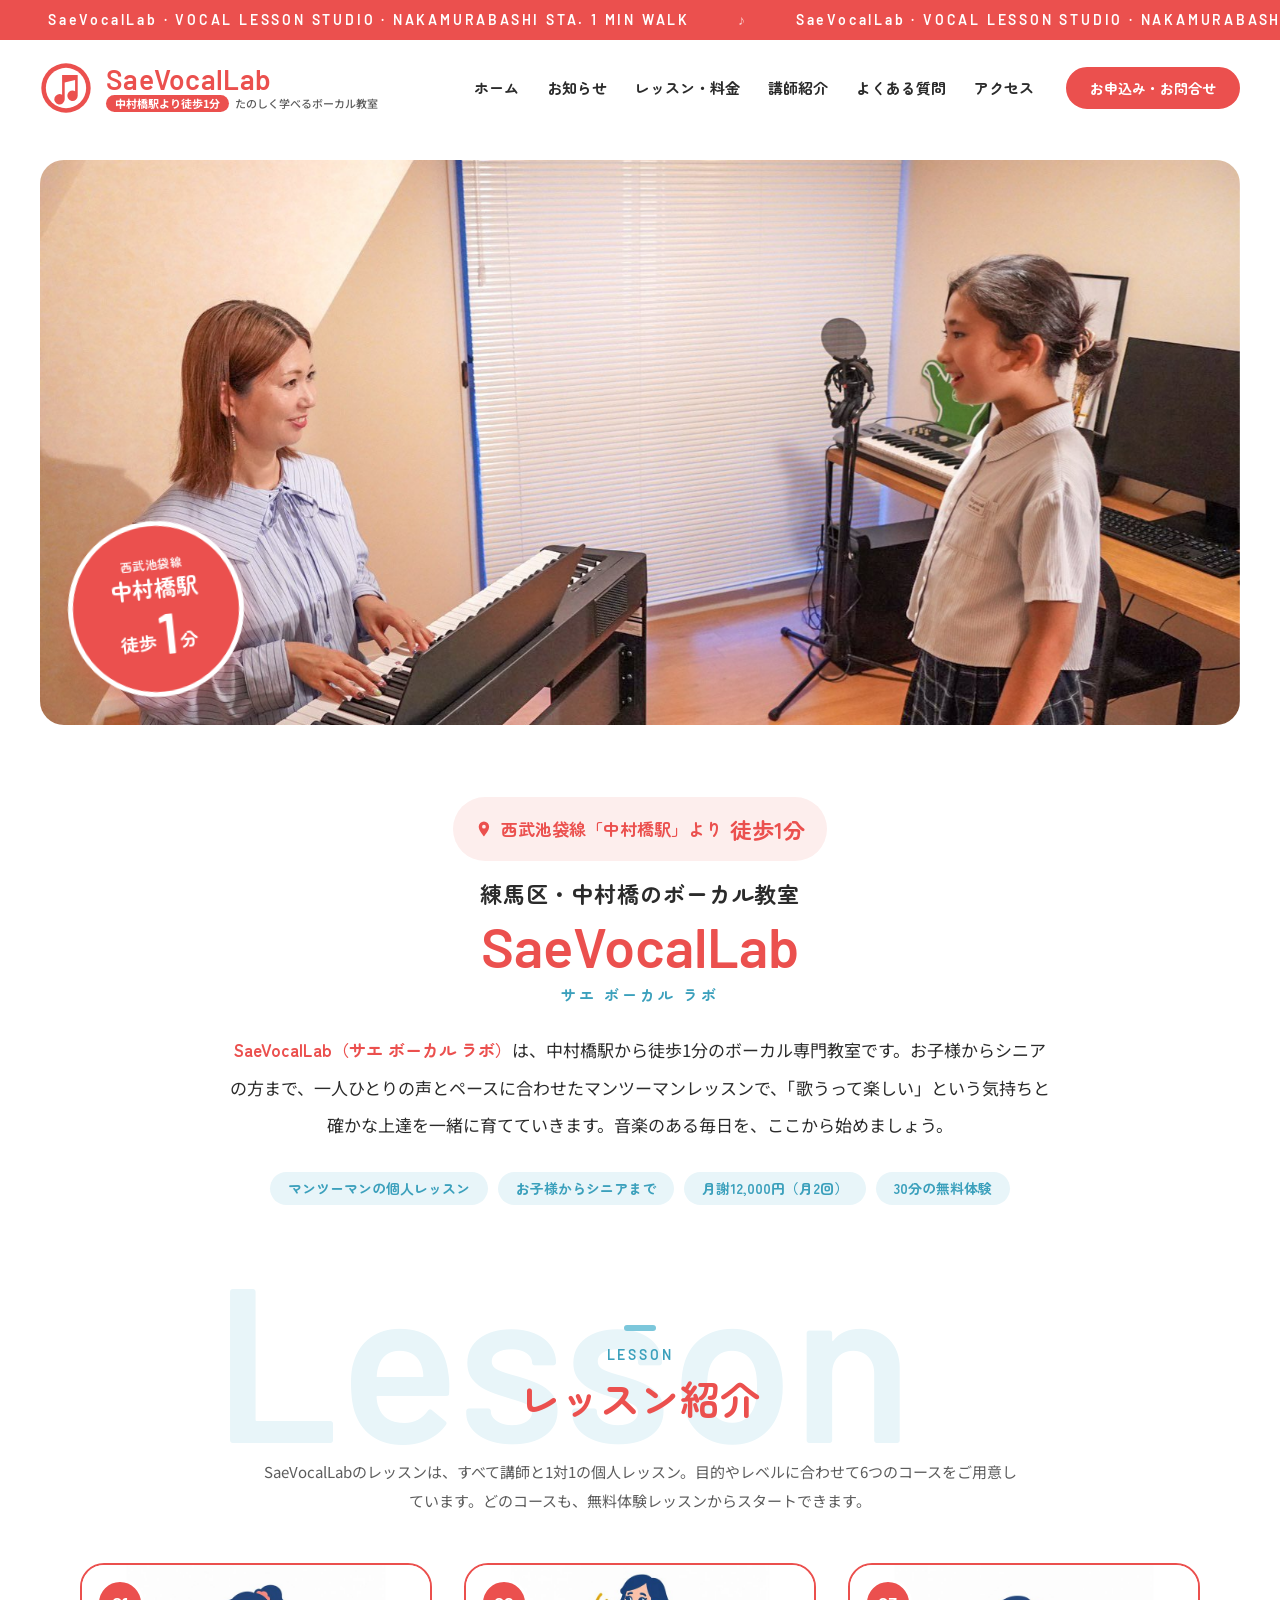
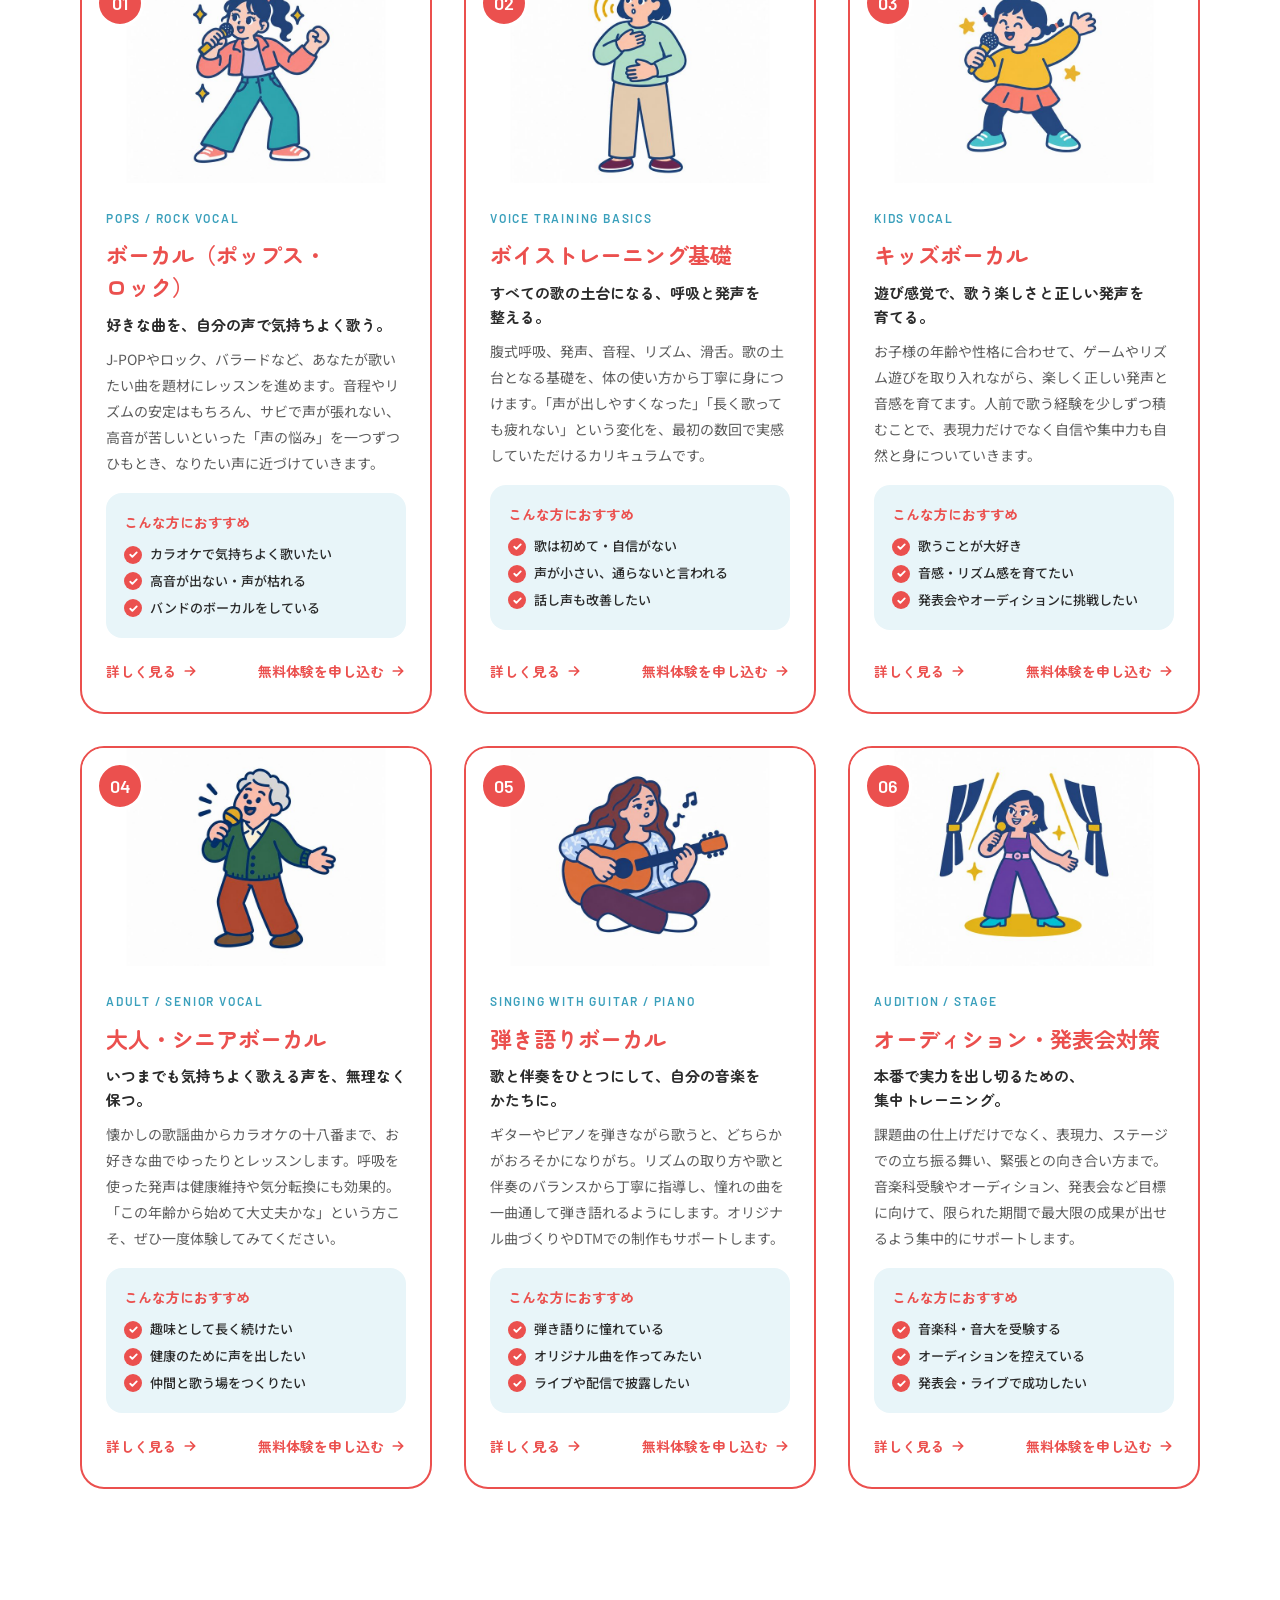
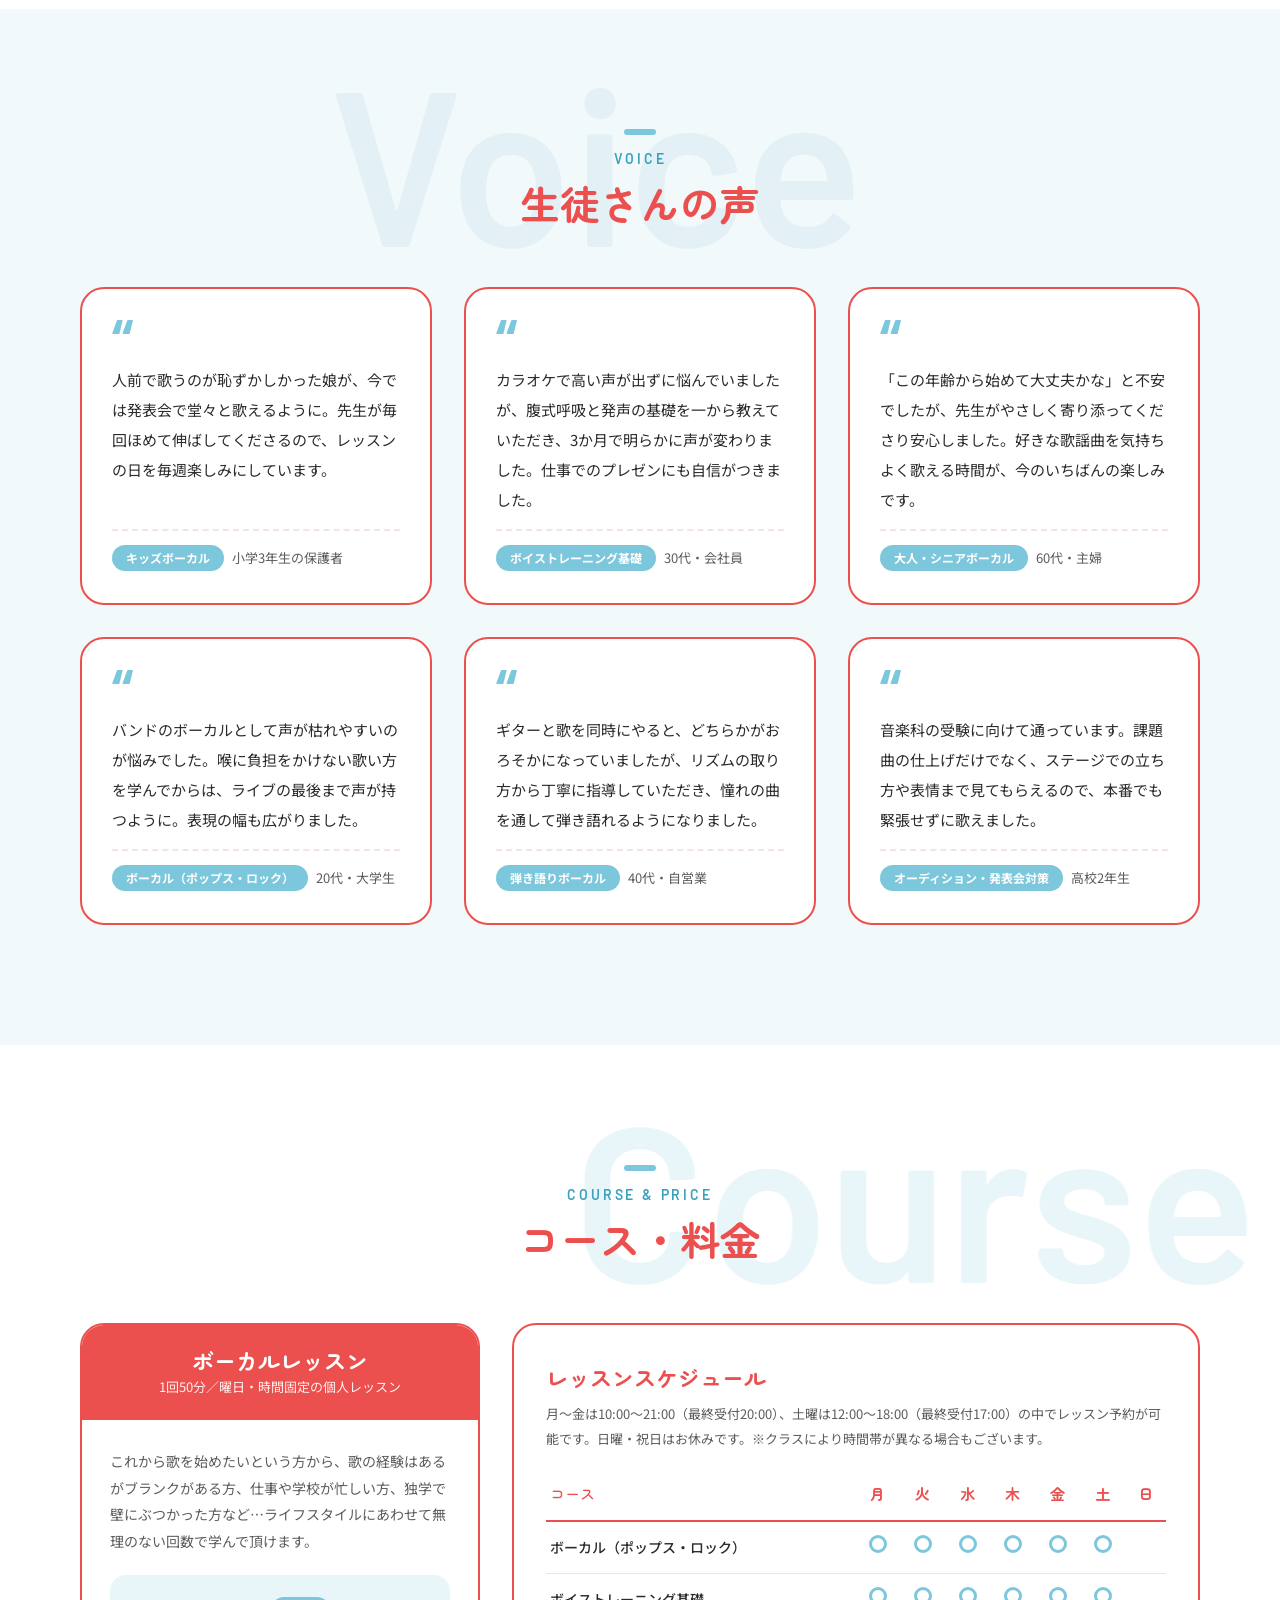
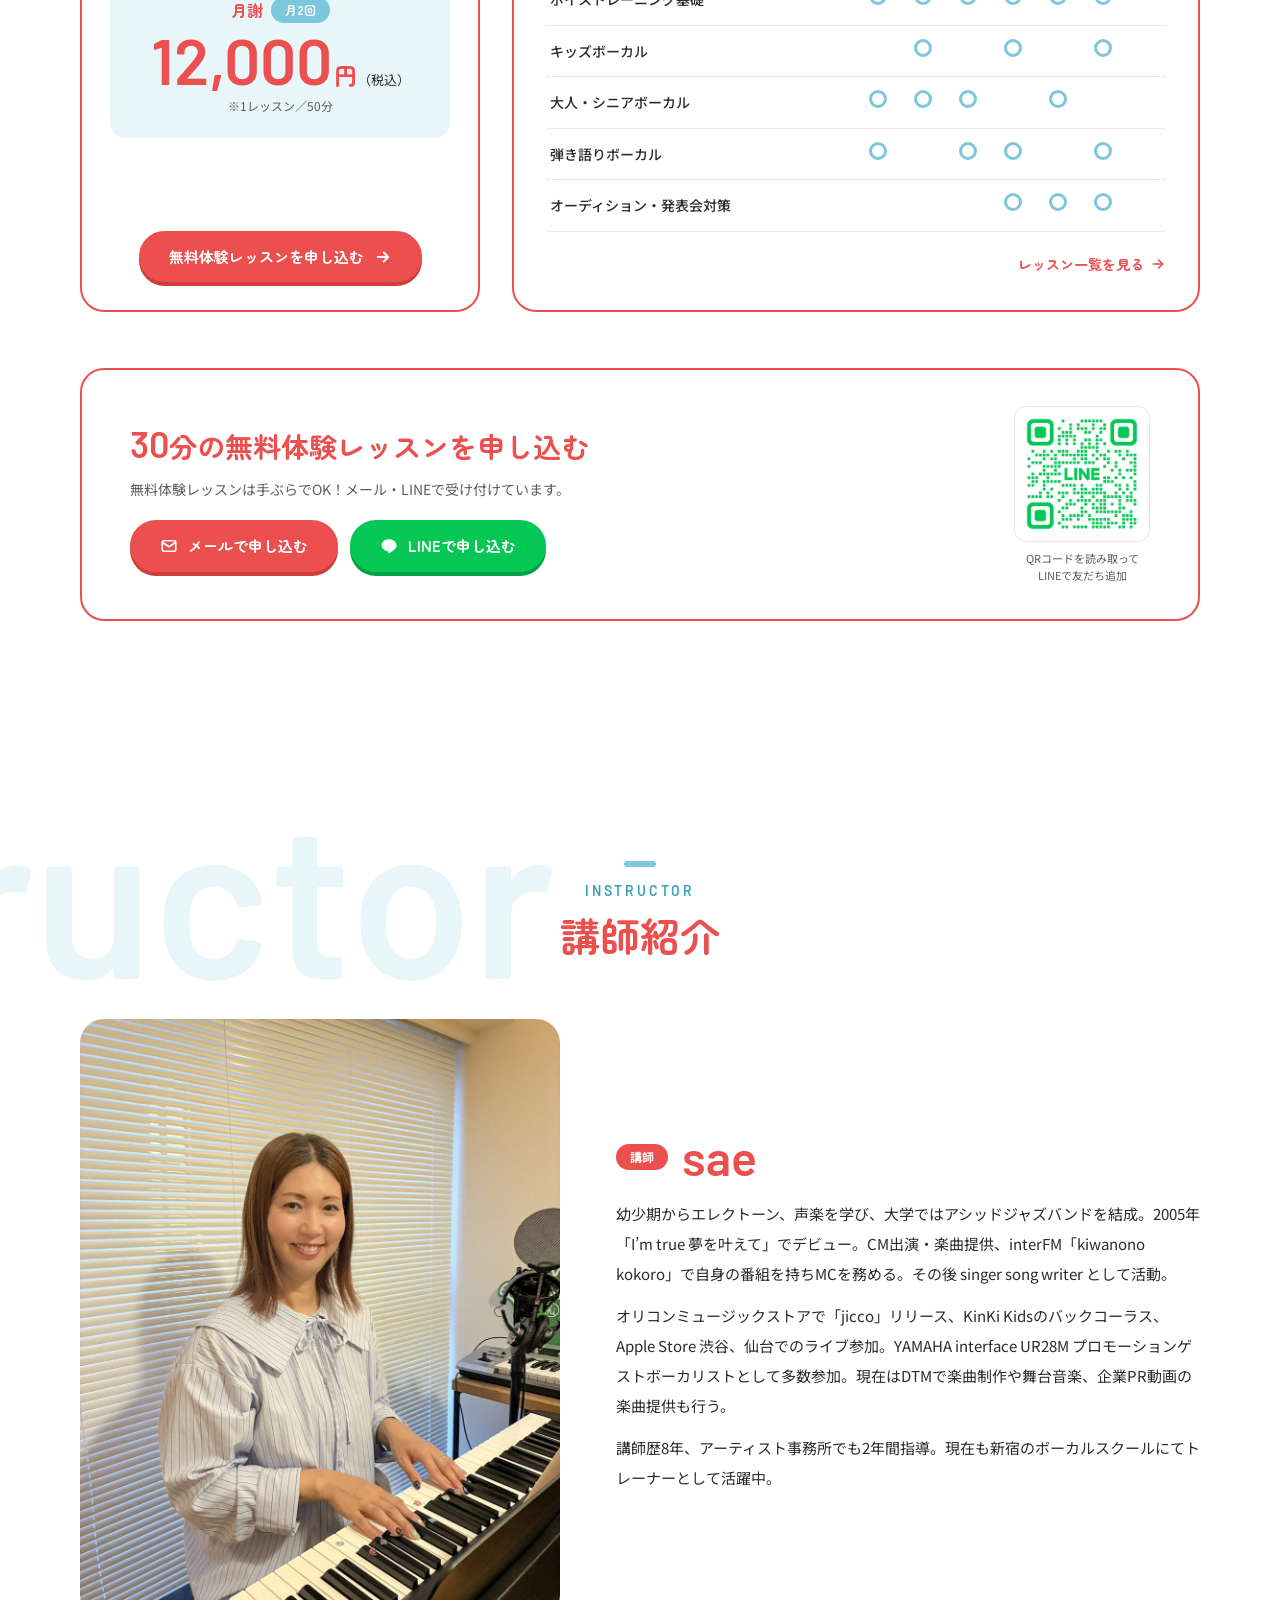
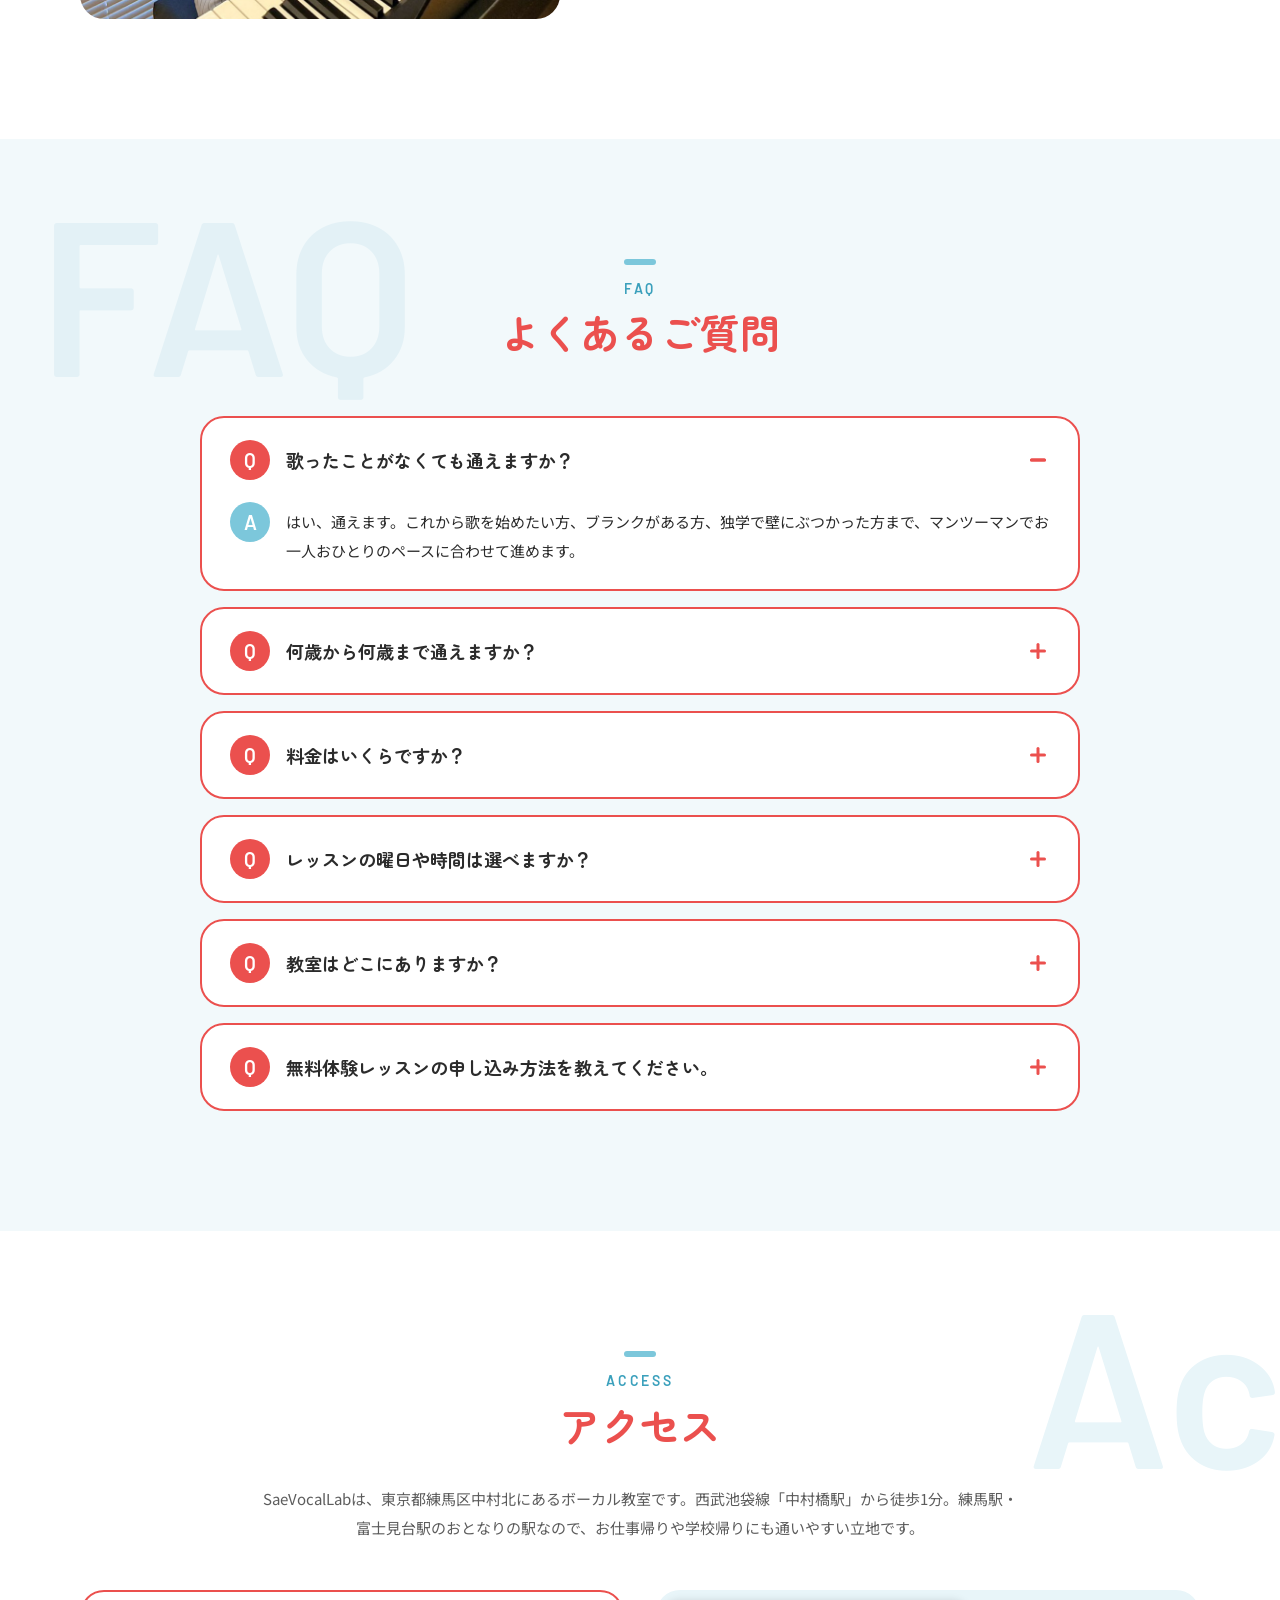
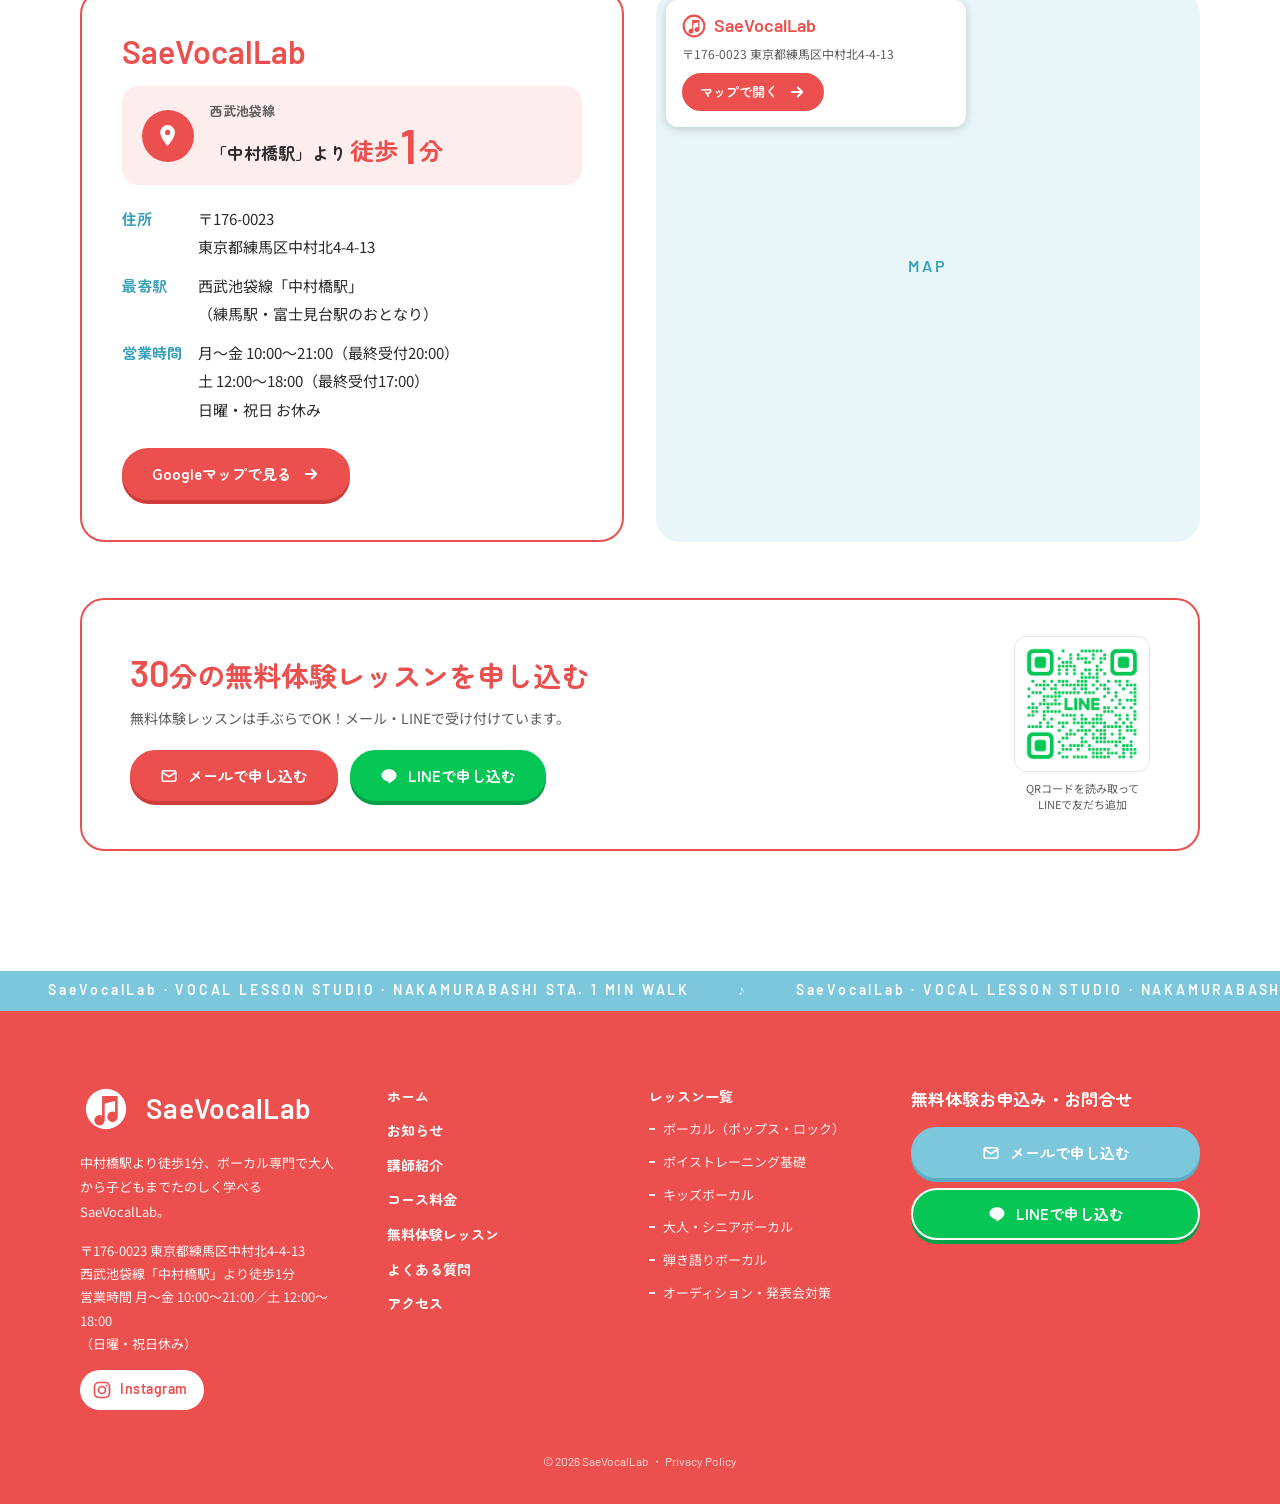
==== commit 2690acd9: "Add files via upload" ====
--- a/index.html
+++ b/index.html
@@ -120,12 +120,18 @@
             "Tuesday",
             "Wednesday",
             "Thursday",
-            "Friday",
-            "Saturday",
-            "Sunday"
+            "Friday"
           ],
           "opens": "10:00",
           "closes": "21:00"
+        },
+        {
+          "@type": "OpeningHoursSpecification",
+          "dayOfWeek": [
+            "Saturday"
+          ],
+          "opens": "12:00",
+          "closes": "18:00"
         }
       ],
       "makesOffer": {
@@ -219,7 +225,7 @@
           "name": "レッスンの曜日や時間は選べますか？",
           "acceptedAnswer": {
             "@type": "Answer",
-            "text": "曜日・時間固定の個人レッスンで、10:00〜21:00の中でご予約いただけます。コースによってレッスン曜日が異なりますので、レッスンスケジュールをご確認ください。"
+            "text": "曜日・時間固定の個人レッスンで、月〜金は10:00〜21:00（最終受付20:00）、土曜は12:00〜18:00（最終受付17:00）の中でご予約いただけます。日曜・祝日はお休みです。コースによってレッスン曜日が異なりますので、レッスンスケジュールをご確認ください。"
           }
         },
         {
@@ -426,11 +432,11 @@
 </div>
       <div class="card schedule fade">
         <h3 class="schedule__ttl">レッスンスケジュール</h3>
-        <p class="schedule__note">10:00〜21:00の中でレッスン予約が可能です。※クラスにより時間帯が異なる場合もございます。</p>
+        <p class="schedule__note">月〜金は10:00〜21:00（最終受付20:00）、土曜は12:00〜18:00（最終受付17:00）の中でレッスン予約が可能です。日曜・祝日はお休みです。※クラスにより時間帯が異なる場合もございます。</p>
         <div class="schedule__scroll">
           <table>
             <thead><tr><th scope="col">コース</th><th scope="col">月</th><th scope="col">火</th><th scope="col">水</th><th scope="col">木</th><th scope="col">金</th><th scope="col">土</th><th scope="col">日</th></tr></thead>
-            <tbody><tr><th scope="row"><a href="lesson/vocal.html">ボーカル（ポップス・ロック）</a></th><td><span class=ok role=img aria-label=レッスンあり></span></td><td><span class=ok role=img aria-label=レッスンあり></span></td><td><span class=ok role=img aria-label=レッスンあり></span></td><td><span class=ok role=img aria-label=レッスンあり></span></td><td><span class=ok role=img aria-label=レッスンあり></span></td><td><span class=ok role=img aria-label=レッスンあり></span></td><td><span class=ok role=img aria-label=レッスンあり></span></td></tr><tr><th scope="row"><a href="lesson/voice-training.html">ボイストレーニング基礎</a></th><td><span class=ok role=img aria-label=レッスンあり></span></td><td><span class=ok role=img aria-label=レッスンあり></span></td><td><span class=ok role=img aria-label=レッスンあり></span></td><td><span class=ok role=img aria-label=レッスンあり></span></td><td><span class=ok role=img aria-label=レッスンあり></span></td><td><span class=ok role=img aria-label=レッスンあり></span></td><td><span class=ok role=img aria-label=レッスンあり></span></td></tr><tr><th scope="row"><a href="lesson/kids.html">キッズボーカル</a></th><td></td><td><span class=ok role=img aria-label=レッスンあり></span></td><td></td><td><span class=ok role=img aria-label=レッスンあり></span></td><td></td><td><span class=ok role=img aria-label=レッスンあり></span></td><td><span class=ok role=img aria-label=レッスンあり></span></td></tr><tr><th scope="row"><a href="lesson/adult.html">大人・シニアボーカル</a></th><td><span class=ok role=img aria-label=レッスンあり></span></td><td><span class=ok role=img aria-label=レッスンあり></span></td><td><span class=ok role=img aria-label=レッスンあり></span></td><td></td><td><span class=ok role=img aria-label=レッスンあり></span></td><td></td><td></td></tr><tr><th scope="row"><a href="lesson/sing-play.html">弾き語りボーカル</a></th><td><span class=ok role=img aria-label=レッスンあり></span></td><td></td><td><span class=ok role=img aria-label=レッスンあり></span></td><td><span class=ok role=img aria-label=レッスンあり></span></td><td></td><td><span class=ok role=img aria-label=レッスンあり></span></td><td><span class=ok role=img aria-label=レッスンあり></span></td></tr><tr><th scope="row"><a href="lesson/audition.html">オーディション・発表会対策</a></th><td></td><td></td><td></td><td><span class=ok role=img aria-label=レッスンあり></span></td><td><span class=ok role=img aria-label=レッスンあり></span></td><td><span class=ok role=img aria-label=レッスンあり></span></td><td><span class=ok role=img aria-label=レッスンあり></span></td></tr></tbody>
+            <tbody><tr><th scope="row"><a href="lesson/vocal.html">ボーカル（ポップス・ロック）</a></th><td><span class=ok role=img aria-label=レッスンあり></span></td><td><span class=ok role=img aria-label=レッスンあり></span></td><td><span class=ok role=img aria-label=レッスンあり></span></td><td><span class=ok role=img aria-label=レッスンあり></span></td><td><span class=ok role=img aria-label=レッスンあり></span></td><td><span class=ok role=img aria-label=レッスンあり></span></td><td></td></tr><tr><th scope="row"><a href="lesson/voice-training.html">ボイストレーニング基礎</a></th><td><span class=ok role=img aria-label=レッスンあり></span></td><td><span class=ok role=img aria-label=レッスンあり></span></td><td><span class=ok role=img aria-label=レッスンあり></span></td><td><span class=ok role=img aria-label=レッスンあり></span></td><td><span class=ok role=img aria-label=レッスンあり></span></td><td><span class=ok role=img aria-label=レッスンあり></span></td><td></td></tr><tr><th scope="row"><a href="lesson/kids.html">キッズボーカル</a></th><td></td><td><span class=ok role=img aria-label=レッスンあり></span></td><td></td><td><span class=ok role=img aria-label=レッスンあり></span></td><td></td><td><span class=ok role=img aria-label=レッスンあり></span></td><td></td></tr><tr><th scope="row"><a href="lesson/adult.html">大人・シニアボーカル</a></th><td><span class=ok role=img aria-label=レッスンあり></span></td><td><span class=ok role=img aria-label=レッスンあり></span></td><td><span class=ok role=img aria-label=レッスンあり></span></td><td></td><td><span class=ok role=img aria-label=レッスンあり></span></td><td></td><td></td></tr><tr><th scope="row"><a href="lesson/sing-play.html">弾き語りボーカル</a></th><td><span class=ok role=img aria-label=レッスンあり></span></td><td></td><td><span class=ok role=img aria-label=レッスンあり></span></td><td><span class=ok role=img aria-label=レッスンあり></span></td><td></td><td><span class=ok role=img aria-label=レッスンあり></span></td><td></td></tr><tr><th scope="row"><a href="lesson/audition.html">オーディション・発表会対策</a></th><td></td><td></td><td></td><td><span class=ok role=img aria-label=レッスンあり></span></td><td><span class=ok role=img aria-label=レッスンあり></span></td><td><span class=ok role=img aria-label=レッスンあり></span></td><td></td></tr></tbody>
           </table>
         </div>
         <p class="schedule__foot"><a class="link-arrow" href="#lesson">レッスン一覧を見る<svg class="arrow" viewBox="0 0 24 24" fill="none" stroke="currentColor" stroke-width="2.6" stroke-linecap="round" stroke-linejoin="round" aria-hidden="true"><path d="M5 12h14M13 6l6 6-6 6"/></svg></a></p>
@@ -441,7 +447,7 @@
     <p class="cta__ttl"><em>30</em>分の無料体験レッスン<br class="sp-only">を申し込む</p>
     <p class="cta__lead">無料体験レッスンは手ぶらでOK！メール・LINEで受け付けています。</p>
     <div class="cta__btns">
-      <a class="btn" href="mailto:ririkaman1113@gmail.com?subject=%E7%84%A1%E6%96%99%E4%BD%93%E9%A8%93%E3%83%AC%E3%83%83%E3%82%B9%E3%83%B3%E3%81%AE%E7%94%B3%E3%81%97%E8%BE%BC%E3%81%BF%EF%BC%88SaeVocalLab%EF%BC%89&amp;body=%E3%81%8A%E5%90%8D%E5%89%8D%EF%BC%9A%0A%E3%81%94%E5%B8%8C%E6%9C%9B%E3%81%AE%E3%82%B3%E3%83%BC%E3%82%B9%EF%BC%9A%0A%E3%81%94%E5%B8%8C%E6%9C%9B%E3%81%AE%E6%9B%9C%E6%97%A5%E3%83%BB%E6%99%82%E9%96%93%E5%B8%AF%EF%BC%9A%0A%E3%81%94%E8%B3%AA%E5%95%8F%E3%81%AA%E3%81%A9%EF%BC%9A%0A"><svg viewBox="0 0 24 24" fill="none" stroke="currentColor" stroke-width="2.2" stroke-linejoin="round" aria-hidden="true"><rect x="3" y="5" width="18" height="14" rx="2"/><path d="M3 7l9 6 9-6"/></svg>メールで申し込む</a>
+      <a class="btn" href="mailto:ririkaman1113@gmail.com?subject=%E7%84%A1%E6%96%99%E4%BD%93%E9%A8%93%E3%83%AC%E3%83%83%E3%82%B9%E3%83%B3%E3%81%AE%E7%94%B3%E3%81%97%E8%BE%BC%E3%81%BF%EF%BC%88SaeVocalLab%EF%BC%89&amp;body=%E3%81%AF%E3%81%98%E3%82%81%E3%81%BE%E3%81%97%E3%81%A6%E3%80%82sae%20vocal%20LAB%E3%81%AE%E8%AC%9B%E5%B8%ABsae%E3%81%A7%E3%81%99%E3%80%82%0D%0A%E3%81%93%E3%81%AE%E5%BA%A6%E3%81%AF%E3%81%8A%E5%95%8F%E3%81%84%E5%90%88%E3%82%8F%E3%81%9B%E9%A0%82%E3%81%8D%E3%81%BE%E3%81%97%E3%81%A6%E8%AA%A0%E3%81%AB%E3%81%82%E3%82%8A%E3%81%8C%E3%81%A8%E3%81%86%E3%81%94%E3%81%96%E3%81%84%E3%81%BE%E3%81%99%E3%80%82%0D%0A%E5%BD%93%E3%82%B9%E3%82%AF%E3%83%BC%E3%83%AB%E3%81%A7%E3%81%AF%E3%80%8130%E5%88%86%E3%81%AE%E7%84%A1%E6%96%99%E4%BD%93%E9%A8%93%E3%83%AC%E3%83%83%E3%82%B9%E3%83%B3%E3%81%AE%E4%BA%88%E7%B4%84%E3%82%92%E6%89%BF%E3%81%A3%E3%81%A6%E3%81%8A%E3%82%8A%E3%81%BE%E3%81%99%E3%80%82%0D%0A%0D%0A%E4%BB%A5%E4%B8%8B%E3%81%AE%E5%86%85%E5%AE%B9%E3%82%92%E8%A8%98%E5%85%A5%E3%81%AE%E4%B8%8A%E3%81%8A%E9%80%81%E3%82%8A%E3%81%8F%E3%81%A0%E3%81%95%E3%81%84%E3%80%82%0D%0A%0D%0A1.%20%E3%81%8A%E5%90%8D%E5%89%8D%0D%0A2.%20%E3%81%94%E5%B9%B4%E9%BD%A2%0D%0A3.%20%E5%B8%8C%E6%9C%9B%E6%97%A5%E6%99%82%EF%BC%88%E7%AC%AC2%E5%B8%8C%E6%9C%9B%E3%81%BE%E3%81%A7%EF%BC%89%0D%0A%E3%83%BB%E7%AC%AC1%E5%B8%8C%E6%9C%9B%EF%BC%9A%0D%0A%E3%83%BB%E7%AC%AC2%E5%B8%8C%E6%9C%9B%EF%BC%9A%0D%0A%0D%0A%F0%9F%92%A1%20%E3%83%A1%E3%83%83%E3%82%BB%E3%83%BC%E3%82%B8%E7%A2%BA%E8%AA%8D%E5%BE%8C%E3%80%81%E9%A0%86%E6%AC%A1%E6%8B%85%E5%BD%93%E8%80%85%E3%82%88%E3%82%8A%E8%BF%94%E4%BF%A1%E3%81%84%E3%81%9F%E3%81%97%E3%81%BE%E3%81%99%E3%80%82%0D%0A%F0%9F%92%A1%20%E9%80%81%E4%BF%A1%E5%86%85%E5%AE%B9%E3%81%AF%E4%BB%96%E3%81%AE%E3%81%8A%E5%AE%A2%E6%A7%98%E3%81%AB%E3%81%AF%E5%85%AC%E9%96%8B%E3%81%95%E3%82%8C%E3%81%BE%E3%81%9B%E3%82%93%E3%81%AE%E3%81%A7%E3%81%94%E5%AE%89%E5%BF%83%E3%81%8F%E3%81%A0%E3%81%95%E3%81%84%E3%80%82%0D%0A%0D%0A%E3%81%94%E4%B8%8D%E6%98%8E%E3%81%AA%E7%82%B9%E3%81%8C%E3%81%82%E3%82%8C%E3%81%B0%E3%80%81%E3%81%8A%E6%B0%97%E8%BB%BD%E3%81%AB%E3%81%94%E9%80%A3%E7%B5%A1%E3%81%8F%E3%81%A0%E3%81%95%E3%81%84%E3%81%BE%E3%81%9B%E2%99%AA%0D%0A%E3%81%8A%E4%BC%9A%E3%81%84%E3%81%A7%E3%81%8D%E3%82%8B%E3%81%AE%E3%82%92%E6%A5%BD%E3%81%97%E3%81%BF%E3%81%AB%E3%81%97%E3%81%A6%E3%81%8A%E3%82%8A%E3%81%BE%E3%81%99%EF%BC%81%0D%0A%0D%0A%E3%81%A9%E3%81%86%E3%81%9E%E3%82%88%E3%82%8D%E3%81%97%E3%81%8F%E3%81%8A%E9%A1%98%E3%81%84%E8%87%B4%E3%81%97%E3%81%BE%E3%81%99%E3%80%82%0D%0A"><svg viewBox="0 0 24 24" fill="none" stroke="currentColor" stroke-width="2.2" stroke-linejoin="round" aria-hidden="true"><rect x="3" y="5" width="18" height="14" rx="2"/><path d="M3 7l9 6 9-6"/></svg>メールで申し込む</a>
       <a class="btn btn--line" href="https://lin.ee/gzu6Sca" target="_blank" rel="noopener"><svg viewBox="0 0 24 24" fill="currentColor" aria-hidden="true"><path d="M12 3C6.5 3 2 6.6 2 11c0 3.9 3.5 7.2 8.3 7.9.3.1.8.2.9.5.1.3.1.7 0 1l-.1.9c0 .3-.2 1 .9.5s6-3.5 8.2-6.1c1.5-1.6 1.8-3.1 1.8-4.7C22 6.6 17.5 3 12 3z"/></svg>LINEで申し込む</a>
     </div>
   </div>
@@ -480,7 +486,7 @@
   <div class="faq__a"><div><div class="faq__a-in"><span class="faq__mark faq__mark--a">A</span><p>月謝12,000円（税込）です。月2回、1回50分の個人レッスンです。</p></div></div></div>
 </div><div class="card faq__item fade">
   <button class="faq__q" type="button" aria-expanded="false"><span class="faq__mark">Q</span>レッスンの曜日や時間は選べますか？<span class="faq__toggle" aria-hidden="true"></span></button>
-  <div class="faq__a"><div><div class="faq__a-in"><span class="faq__mark faq__mark--a">A</span><p>曜日・時間固定の個人レッスンで、10:00〜21:00の中でご予約いただけます。コースによってレッスン曜日が異なりますので、レッスンスケジュールをご確認ください。</p></div></div></div>
+  <div class="faq__a"><div><div class="faq__a-in"><span class="faq__mark faq__mark--a">A</span><p>曜日・時間固定の個人レッスンで、月〜金は10:00〜21:00（最終受付20:00）、土曜は12:00〜18:00（最終受付17:00）の中でご予約いただけます。日曜・祝日はお休みです。コースによってレッスン曜日が異なりますので、レッスンスケジュールをご確認ください。</p></div></div></div>
 </div><div class="card faq__item fade">
   <button class="faq__q" type="button" aria-expanded="false"><span class="faq__mark">Q</span>教室はどこにありますか？<span class="faq__toggle" aria-hidden="true"></span></button>
   <div class="faq__a"><div><div class="faq__a-in"><span class="faq__mark faq__mark--a">A</span><p>東京都練馬区中村北4-4-13です。西武池袋線「中村橋駅」から徒歩1分の場所にあります。</p></div></div></div>
@@ -503,7 +509,7 @@
         <dl class="access__dl">
           <dt>住所</dt><dd>〒176-0023<br>東京都練馬区中村北4-4-13</dd>
           <dt>最寄駅</dt><dd>西武池袋線「中村橋駅」<br>（練馬駅・富士見台駅のおとなり）</dd>
-          <dt>受付時間</dt><dd>10:00〜21:00</dd>
+          <dt>営業時間</dt><dd>月〜金 10:00〜21:00（最終受付20:00）<br>土 12:00〜18:00（最終受付17:00）<br>日曜・祝日 お休み</dd>
         </dl>
         <a class="btn" href="https://www.google.com/maps/search/?api=1&query=35.735584%2C139.638275" target="_blank" rel="noopener">Googleマップで見る<svg class="arrow" viewBox="0 0 24 24" fill="none" stroke="currentColor" stroke-width="2.6" stroke-linecap="round" stroke-linejoin="round" aria-hidden="true"><path d="M5 12h14M13 6l6 6-6 6"/></svg></a>
       </div>
@@ -515,7 +521,7 @@
     <p class="cta__ttl"><em>30</em>分の無料体験レッスン<br class="sp-only">を申し込む</p>
     <p class="cta__lead">無料体験レッスンは手ぶらでOK！メール・LINEで受け付けています。</p>
     <div class="cta__btns">
-      <a class="btn" href="mailto:ririkaman1113@gmail.com?subject=%E7%84%A1%E6%96%99%E4%BD%93%E9%A8%93%E3%83%AC%E3%83%83%E3%82%B9%E3%83%B3%E3%81%AE%E7%94%B3%E3%81%97%E8%BE%BC%E3%81%BF%EF%BC%88SaeVocalLab%EF%BC%89&amp;body=%E3%81%8A%E5%90%8D%E5%89%8D%EF%BC%9A%0A%E3%81%94%E5%B8%8C%E6%9C%9B%E3%81%AE%E3%82%B3%E3%83%BC%E3%82%B9%EF%BC%9A%0A%E3%81%94%E5%B8%8C%E6%9C%9B%E3%81%AE%E6%9B%9C%E6%97%A5%E3%83%BB%E6%99%82%E9%96%93%E5%B8%AF%EF%BC%9A%0A%E3%81%94%E8%B3%AA%E5%95%8F%E3%81%AA%E3%81%A9%EF%BC%9A%0A"><svg viewBox="0 0 24 24" fill="none" stroke="currentColor" stroke-width="2.2" stroke-linejoin="round" aria-hidden="true"><rect x="3" y="5" width="18" height="14" rx="2"/><path d="M3 7l9 6 9-6"/></svg>メールで申し込む</a>
+      <a class="btn" href="mailto:ririkaman1113@gmail.com?subject=%E7%84%A1%E6%96%99%E4%BD%93%E9%A8%93%E3%83%AC%E3%83%83%E3%82%B9%E3%83%B3%E3%81%AE%E7%94%B3%E3%81%97%E8%BE%BC%E3%81%BF%EF%BC%88SaeVocalLab%EF%BC%89&amp;body=%E3%81%AF%E3%81%98%E3%82%81%E3%81%BE%E3%81%97%E3%81%A6%E3%80%82sae%20vocal%20LAB%E3%81%AE%E8%AC%9B%E5%B8%ABsae%E3%81%A7%E3%81%99%E3%80%82%0D%0A%E3%81%93%E3%81%AE%E5%BA%A6%E3%81%AF%E3%81%8A%E5%95%8F%E3%81%84%E5%90%88%E3%82%8F%E3%81%9B%E9%A0%82%E3%81%8D%E3%81%BE%E3%81%97%E3%81%A6%E8%AA%A0%E3%81%AB%E3%81%82%E3%82%8A%E3%81%8C%E3%81%A8%E3%81%86%E3%81%94%E3%81%96%E3%81%84%E3%81%BE%E3%81%99%E3%80%82%0D%0A%E5%BD%93%E3%82%B9%E3%82%AF%E3%83%BC%E3%83%AB%E3%81%A7%E3%81%AF%E3%80%8130%E5%88%86%E3%81%AE%E7%84%A1%E6%96%99%E4%BD%93%E9%A8%93%E3%83%AC%E3%83%83%E3%82%B9%E3%83%B3%E3%81%AE%E4%BA%88%E7%B4%84%E3%82%92%E6%89%BF%E3%81%A3%E3%81%A6%E3%81%8A%E3%82%8A%E3%81%BE%E3%81%99%E3%80%82%0D%0A%0D%0A%E4%BB%A5%E4%B8%8B%E3%81%AE%E5%86%85%E5%AE%B9%E3%82%92%E8%A8%98%E5%85%A5%E3%81%AE%E4%B8%8A%E3%81%8A%E9%80%81%E3%82%8A%E3%81%8F%E3%81%A0%E3%81%95%E3%81%84%E3%80%82%0D%0A%0D%0A1.%20%E3%81%8A%E5%90%8D%E5%89%8D%0D%0A2.%20%E3%81%94%E5%B9%B4%E9%BD%A2%0D%0A3.%20%E5%B8%8C%E6%9C%9B%E6%97%A5%E6%99%82%EF%BC%88%E7%AC%AC2%E5%B8%8C%E6%9C%9B%E3%81%BE%E3%81%A7%EF%BC%89%0D%0A%E3%83%BB%E7%AC%AC1%E5%B8%8C%E6%9C%9B%EF%BC%9A%0D%0A%E3%83%BB%E7%AC%AC2%E5%B8%8C%E6%9C%9B%EF%BC%9A%0D%0A%0D%0A%F0%9F%92%A1%20%E3%83%A1%E3%83%83%E3%82%BB%E3%83%BC%E3%82%B8%E7%A2%BA%E8%AA%8D%E5%BE%8C%E3%80%81%E9%A0%86%E6%AC%A1%E6%8B%85%E5%BD%93%E8%80%85%E3%82%88%E3%82%8A%E8%BF%94%E4%BF%A1%E3%81%84%E3%81%9F%E3%81%97%E3%81%BE%E3%81%99%E3%80%82%0D%0A%F0%9F%92%A1%20%E9%80%81%E4%BF%A1%E5%86%85%E5%AE%B9%E3%81%AF%E4%BB%96%E3%81%AE%E3%81%8A%E5%AE%A2%E6%A7%98%E3%81%AB%E3%81%AF%E5%85%AC%E9%96%8B%E3%81%95%E3%82%8C%E3%81%BE%E3%81%9B%E3%82%93%E3%81%AE%E3%81%A7%E3%81%94%E5%AE%89%E5%BF%83%E3%81%8F%E3%81%A0%E3%81%95%E3%81%84%E3%80%82%0D%0A%0D%0A%E3%81%94%E4%B8%8D%E6%98%8E%E3%81%AA%E7%82%B9%E3%81%8C%E3%81%82%E3%82%8C%E3%81%B0%E3%80%81%E3%81%8A%E6%B0%97%E8%BB%BD%E3%81%AB%E3%81%94%E9%80%A3%E7%B5%A1%E3%81%8F%E3%81%A0%E3%81%95%E3%81%84%E3%81%BE%E3%81%9B%E2%99%AA%0D%0A%E3%81%8A%E4%BC%9A%E3%81%84%E3%81%A7%E3%81%8D%E3%82%8B%E3%81%AE%E3%82%92%E6%A5%BD%E3%81%97%E3%81%BF%E3%81%AB%E3%81%97%E3%81%A6%E3%81%8A%E3%82%8A%E3%81%BE%E3%81%99%EF%BC%81%0D%0A%0D%0A%E3%81%A9%E3%81%86%E3%81%9E%E3%82%88%E3%82%8D%E3%81%97%E3%81%8F%E3%81%8A%E9%A1%98%E3%81%84%E8%87%B4%E3%81%97%E3%81%BE%E3%81%99%E3%80%82%0D%0A"><svg viewBox="0 0 24 24" fill="none" stroke="currentColor" stroke-width="2.2" stroke-linejoin="round" aria-hidden="true"><rect x="3" y="5" width="18" height="14" rx="2"/><path d="M3 7l9 6 9-6"/></svg>メールで申し込む</a>
       <a class="btn btn--line" href="https://lin.ee/gzu6Sca" target="_blank" rel="noopener"><svg viewBox="0 0 24 24" fill="currentColor" aria-hidden="true"><path d="M12 3C6.5 3 2 6.6 2 11c0 3.9 3.5 7.2 8.3 7.9.3.1.8.2.9.5.1.3.1.7 0 1l-.1.9c0 .3-.2 1 .9.5s6-3.5 8.2-6.1c1.5-1.6 1.8-3.1 1.8-4.7C22 6.6 17.5 3 12 3z"/></svg>LINEで申し込む</a>
     </div>
   </div>
@@ -532,7 +538,7 @@
       <div class="footer__brand">
         <a class="brand" href="index.html"><svg class="brand__logo" viewBox="0 0 80 80" aria-hidden="true"><circle cx="40" cy="40" r="38" fill="#eb504e"/><circle cx="40" cy="40" r="31" fill="#fff"/><path d="M34 20v30.4a8 8 0 1 0 4 6.9V31.6l16-4V45a8 8 0 1 0 4 6.9V20z" fill="#eb504e"/></svg><span class="brand__name">SaeVocalLab</span></a>
         <p class="footer__desc">中村橋駅より徒歩1分、ボーカル専門で大人から子どもまでたのしく学べる SaeVocalLab。</p>
-        <address class="footer__addr">〒176-0023 東京都練馬区中村北4-4-13<br>西武池袋線「中村橋駅」より徒歩1分<br>受付時間 10:00〜21:00</address>
+        <address class="footer__addr">〒176-0023 東京都練馬区中村北4-4-13<br>西武池袋線「中村橋駅」より徒歩1分<br>営業時間 月〜金 10:00〜21:00／土 12:00〜18:00<br>（日曜・祝日休み）</address>
         <div class="sns"><a class="sns__ig" href="#" target="_blank" rel="noopener" aria-label="SaeVocalLab の Instagram"><svg viewBox="0 0 24 24" fill="none" stroke="currentColor" stroke-width="2" aria-hidden="true"><rect x="3" y="3" width="18" height="18" rx="5"/><circle cx="12" cy="12" r="4.2"/><circle cx="17.4" cy="6.6" r="1.1" fill="currentColor" stroke="none"/></svg><span>Instagram</span></a></div>
       </div>
       <ul class="footer__nav">
@@ -550,7 +556,7 @@
       </ul>
       <div class="footer__cta">
         <p class="footer__cta-ttl">無料体験お申込み・お問合せ</p>
-        <a class="btn btn--accent" href="mailto:ririkaman1113@gmail.com?subject=%E7%84%A1%E6%96%99%E4%BD%93%E9%A8%93%E3%83%AC%E3%83%83%E3%82%B9%E3%83%B3%E3%81%AE%E7%94%B3%E3%81%97%E8%BE%BC%E3%81%BF%EF%BC%88SaeVocalLab%EF%BC%89&amp;body=%E3%81%8A%E5%90%8D%E5%89%8D%EF%BC%9A%0A%E3%81%94%E5%B8%8C%E6%9C%9B%E3%81%AE%E3%82%B3%E3%83%BC%E3%82%B9%EF%BC%9A%0A%E3%81%94%E5%B8%8C%E6%9C%9B%E3%81%AE%E6%9B%9C%E6%97%A5%E3%83%BB%E6%99%82%E9%96%93%E5%B8%AF%EF%BC%9A%0A%E3%81%94%E8%B3%AA%E5%95%8F%E3%81%AA%E3%81%A9%EF%BC%9A%0A"><svg viewBox="0 0 24 24" fill="none" stroke="currentColor" stroke-width="2.2" stroke-linejoin="round" aria-hidden="true"><rect x="3" y="5" width="18" height="14" rx="2"/><path d="M3 7l9 6 9-6"/></svg>メールで申し込む</a>
+        <a class="btn btn--accent" href="mailto:ririkaman1113@gmail.com?subject=%E7%84%A1%E6%96%99%E4%BD%93%E9%A8%93%E3%83%AC%E3%83%83%E3%82%B9%E3%83%B3%E3%81%AE%E7%94%B3%E3%81%97%E8%BE%BC%E3%81%BF%EF%BC%88SaeVocalLab%EF%BC%89&amp;body=%E3%81%AF%E3%81%98%E3%82%81%E3%81%BE%E3%81%97%E3%81%A6%E3%80%82sae%20vocal%20LAB%E3%81%AE%E8%AC%9B%E5%B8%ABsae%E3%81%A7%E3%81%99%E3%80%82%0D%0A%E3%81%93%E3%81%AE%E5%BA%A6%E3%81%AF%E3%81%8A%E5%95%8F%E3%81%84%E5%90%88%E3%82%8F%E3%81%9B%E9%A0%82%E3%81%8D%E3%81%BE%E3%81%97%E3%81%A6%E8%AA%A0%E3%81%AB%E3%81%82%E3%82%8A%E3%81%8C%E3%81%A8%E3%81%86%E3%81%94%E3%81%96%E3%81%84%E3%81%BE%E3%81%99%E3%80%82%0D%0A%E5%BD%93%E3%82%B9%E3%82%AF%E3%83%BC%E3%83%AB%E3%81%A7%E3%81%AF%E3%80%8130%E5%88%86%E3%81%AE%E7%84%A1%E6%96%99%E4%BD%93%E9%A8%93%E3%83%AC%E3%83%83%E3%82%B9%E3%83%B3%E3%81%AE%E4%BA%88%E7%B4%84%E3%82%92%E6%89%BF%E3%81%A3%E3%81%A6%E3%81%8A%E3%82%8A%E3%81%BE%E3%81%99%E3%80%82%0D%0A%0D%0A%E4%BB%A5%E4%B8%8B%E3%81%AE%E5%86%85%E5%AE%B9%E3%82%92%E8%A8%98%E5%85%A5%E3%81%AE%E4%B8%8A%E3%81%8A%E9%80%81%E3%82%8A%E3%81%8F%E3%81%A0%E3%81%95%E3%81%84%E3%80%82%0D%0A%0D%0A1.%20%E3%81%8A%E5%90%8D%E5%89%8D%0D%0A2.%20%E3%81%94%E5%B9%B4%E9%BD%A2%0D%0A3.%20%E5%B8%8C%E6%9C%9B%E6%97%A5%E6%99%82%EF%BC%88%E7%AC%AC2%E5%B8%8C%E6%9C%9B%E3%81%BE%E3%81%A7%EF%BC%89%0D%0A%E3%83%BB%E7%AC%AC1%E5%B8%8C%E6%9C%9B%EF%BC%9A%0D%0A%E3%83%BB%E7%AC%AC2%E5%B8%8C%E6%9C%9B%EF%BC%9A%0D%0A%0D%0A%F0%9F%92%A1%20%E3%83%A1%E3%83%83%E3%82%BB%E3%83%BC%E3%82%B8%E7%A2%BA%E8%AA%8D%E5%BE%8C%E3%80%81%E9%A0%86%E6%AC%A1%E6%8B%85%E5%BD%93%E8%80%85%E3%82%88%E3%82%8A%E8%BF%94%E4%BF%A1%E3%81%84%E3%81%9F%E3%81%97%E3%81%BE%E3%81%99%E3%80%82%0D%0A%F0%9F%92%A1%20%E9%80%81%E4%BF%A1%E5%86%85%E5%AE%B9%E3%81%AF%E4%BB%96%E3%81%AE%E3%81%8A%E5%AE%A2%E6%A7%98%E3%81%AB%E3%81%AF%E5%85%AC%E9%96%8B%E3%81%95%E3%82%8C%E3%81%BE%E3%81%9B%E3%82%93%E3%81%AE%E3%81%A7%E3%81%94%E5%AE%89%E5%BF%83%E3%81%8F%E3%81%A0%E3%81%95%E3%81%84%E3%80%82%0D%0A%0D%0A%E3%81%94%E4%B8%8D%E6%98%8E%E3%81%AA%E7%82%B9%E3%81%8C%E3%81%82%E3%82%8C%E3%81%B0%E3%80%81%E3%81%8A%E6%B0%97%E8%BB%BD%E3%81%AB%E3%81%94%E9%80%A3%E7%B5%A1%E3%81%8F%E3%81%A0%E3%81%95%E3%81%84%E3%81%BE%E3%81%9B%E2%99%AA%0D%0A%E3%81%8A%E4%BC%9A%E3%81%84%E3%81%A7%E3%81%8D%E3%82%8B%E3%81%AE%E3%82%92%E6%A5%BD%E3%81%97%E3%81%BF%E3%81%AB%E3%81%97%E3%81%A6%E3%81%8A%E3%82%8A%E3%81%BE%E3%81%99%EF%BC%81%0D%0A%0D%0A%E3%81%A9%E3%81%86%E3%81%9E%E3%82%88%E3%82%8D%E3%81%97%E3%81%8F%E3%81%8A%E9%A1%98%E3%81%84%E8%87%B4%E3%81%97%E3%81%BE%E3%81%99%E3%80%82%0D%0A"><svg viewBox="0 0 24 24" fill="none" stroke="currentColor" stroke-width="2.2" stroke-linejoin="round" aria-hidden="true"><rect x="3" y="5" width="18" height="14" rx="2"/><path d="M3 7l9 6 9-6"/></svg>メールで申し込む</a>
         <a class="btn btn--line" href="https://lin.ee/gzu6Sca" target="_blank" rel="noopener"><svg viewBox="0 0 24 24" fill="currentColor" aria-hidden="true"><path d="M12 3C6.5 3 2 6.6 2 11c0 3.9 3.5 7.2 8.3 7.9.3.1.8.2.9.5.1.3.1.7 0 1l-.1.9c0 .3-.2 1 .9.5s6-3.5 8.2-6.1c1.5-1.6 1.8-3.1 1.8-4.7C22 6.6 17.5 3 12 3z"/></svg>LINEで申し込む</a>
       </div>
     </div>
@@ -561,7 +567,7 @@
   <p class="sp-bar__ttl">＼ 30分の無料体験に申し込む ／</p>
   <div class="sp-bar__btns">
     <a class="b-line" href="https://lin.ee/gzu6Sca" target="_blank" rel="noopener"><svg viewBox="0 0 24 24" fill="currentColor" aria-hidden="true"><path d="M12 3C6.5 3 2 6.6 2 11c0 3.9 3.5 7.2 8.3 7.9.3.1.8.2.9.5.1.3.1.7 0 1l-.1.9c0 .3-.2 1 .9.5s6-3.5 8.2-6.1c1.5-1.6 1.8-3.1 1.8-4.7C22 6.6 17.5 3 12 3z"/></svg>LINE</a>
-    <a class="b-mail" href="mailto:ririkaman1113@gmail.com?subject=%E7%84%A1%E6%96%99%E4%BD%93%E9%A8%93%E3%83%AC%E3%83%83%E3%82%B9%E3%83%B3%E3%81%AE%E7%94%B3%E3%81%97%E8%BE%BC%E3%81%BF%EF%BC%88SaeVocalLab%EF%BC%89&amp;body=%E3%81%8A%E5%90%8D%E5%89%8D%EF%BC%9A%0A%E3%81%94%E5%B8%8C%E6%9C%9B%E3%81%AE%E3%82%B3%E3%83%BC%E3%82%B9%EF%BC%9A%0A%E3%81%94%E5%B8%8C%E6%9C%9B%E3%81%AE%E6%9B%9C%E6%97%A5%E3%83%BB%E6%99%82%E9%96%93%E5%B8%AF%EF%BC%9A%0A%E3%81%94%E8%B3%AA%E5%95%8F%E3%81%AA%E3%81%A9%EF%BC%9A%0A"><svg viewBox="0 0 24 24" fill="none" stroke="currentColor" stroke-width="2.2" stroke-linejoin="round" aria-hidden="true"><rect x="3" y="5" width="18" height="14" rx="2"/><path d="M3 7l9 6 9-6"/></svg>メール</a>
+    <a class="b-mail" href="mailto:ririkaman1113@gmail.com?subject=%E7%84%A1%E6%96%99%E4%BD%93%E9%A8%93%E3%83%AC%E3%83%83%E3%82%B9%E3%83%B3%E3%81%AE%E7%94%B3%E3%81%97%E8%BE%BC%E3%81%BF%EF%BC%88SaeVocalLab%EF%BC%89&amp;body=%E3%81%AF%E3%81%98%E3%82%81%E3%81%BE%E3%81%97%E3%81%A6%E3%80%82sae%20vocal%20LAB%E3%81%AE%E8%AC%9B%E5%B8%ABsae%E3%81%A7%E3%81%99%E3%80%82%0D%0A%E3%81%93%E3%81%AE%E5%BA%A6%E3%81%AF%E3%81%8A%E5%95%8F%E3%81%84%E5%90%88%E3%82%8F%E3%81%9B%E9%A0%82%E3%81%8D%E3%81%BE%E3%81%97%E3%81%A6%E8%AA%A0%E3%81%AB%E3%81%82%E3%82%8A%E3%81%8C%E3%81%A8%E3%81%86%E3%81%94%E3%81%96%E3%81%84%E3%81%BE%E3%81%99%E3%80%82%0D%0A%E5%BD%93%E3%82%B9%E3%82%AF%E3%83%BC%E3%83%AB%E3%81%A7%E3%81%AF%E3%80%8130%E5%88%86%E3%81%AE%E7%84%A1%E6%96%99%E4%BD%93%E9%A8%93%E3%83%AC%E3%83%83%E3%82%B9%E3%83%B3%E3%81%AE%E4%BA%88%E7%B4%84%E3%82%92%E6%89%BF%E3%81%A3%E3%81%A6%E3%81%8A%E3%82%8A%E3%81%BE%E3%81%99%E3%80%82%0D%0A%0D%0A%E4%BB%A5%E4%B8%8B%E3%81%AE%E5%86%85%E5%AE%B9%E3%82%92%E8%A8%98%E5%85%A5%E3%81%AE%E4%B8%8A%E3%81%8A%E9%80%81%E3%82%8A%E3%81%8F%E3%81%A0%E3%81%95%E3%81%84%E3%80%82%0D%0A%0D%0A1.%20%E3%81%8A%E5%90%8D%E5%89%8D%0D%0A2.%20%E3%81%94%E5%B9%B4%E9%BD%A2%0D%0A3.%20%E5%B8%8C%E6%9C%9B%E6%97%A5%E6%99%82%EF%BC%88%E7%AC%AC2%E5%B8%8C%E6%9C%9B%E3%81%BE%E3%81%A7%EF%BC%89%0D%0A%E3%83%BB%E7%AC%AC1%E5%B8%8C%E6%9C%9B%EF%BC%9A%0D%0A%E3%83%BB%E7%AC%AC2%E5%B8%8C%E6%9C%9B%EF%BC%9A%0D%0A%0D%0A%F0%9F%92%A1%20%E3%83%A1%E3%83%83%E3%82%BB%E3%83%BC%E3%82%B8%E7%A2%BA%E8%AA%8D%E5%BE%8C%E3%80%81%E9%A0%86%E6%AC%A1%E6%8B%85%E5%BD%93%E8%80%85%E3%82%88%E3%82%8A%E8%BF%94%E4%BF%A1%E3%81%84%E3%81%9F%E3%81%97%E3%81%BE%E3%81%99%E3%80%82%0D%0A%F0%9F%92%A1%20%E9%80%81%E4%BF%A1%E5%86%85%E5%AE%B9%E3%81%AF%E4%BB%96%E3%81%AE%E3%81%8A%E5%AE%A2%E6%A7%98%E3%81%AB%E3%81%AF%E5%85%AC%E9%96%8B%E3%81%95%E3%82%8C%E3%81%BE%E3%81%9B%E3%82%93%E3%81%AE%E3%81%A7%E3%81%94%E5%AE%89%E5%BF%83%E3%81%8F%E3%81%A0%E3%81%95%E3%81%84%E3%80%82%0D%0A%0D%0A%E3%81%94%E4%B8%8D%E6%98%8E%E3%81%AA%E7%82%B9%E3%81%8C%E3%81%82%E3%82%8C%E3%81%B0%E3%80%81%E3%81%8A%E6%B0%97%E8%BB%BD%E3%81%AB%E3%81%94%E9%80%A3%E7%B5%A1%E3%81%8F%E3%81%A0%E3%81%95%E3%81%84%E3%81%BE%E3%81%9B%E2%99%AA%0D%0A%E3%81%8A%E4%BC%9A%E3%81%84%E3%81%A7%E3%81%8D%E3%82%8B%E3%81%AE%E3%82%92%E6%A5%BD%E3%81%97%E3%81%BF%E3%81%AB%E3%81%97%E3%81%A6%E3%81%8A%E3%82%8A%E3%81%BE%E3%81%99%EF%BC%81%0D%0A%0D%0A%E3%81%A9%E3%81%86%E3%81%9E%E3%82%88%E3%82%8D%E3%81%97%E3%81%8F%E3%81%8A%E9%A1%98%E3%81%84%E8%87%B4%E3%81%97%E3%81%BE%E3%81%99%E3%80%82%0D%0A"><svg viewBox="0 0 24 24" fill="none" stroke="currentColor" stroke-width="2.2" stroke-linejoin="round" aria-hidden="true"><rect x="3" y="5" width="18" height="14" rx="2"/><path d="M3 7l9 6 9-6"/></svg>メール</a>
   </div>
 </div>
 <div class="drawer" id="drawer" aria-hidden="true">
@@ -580,7 +586,7 @@
   <div class="drawer__cta">
     <p class="drawer__cta-ttl">無料体験お申込み・お問合せ</p>
     <p style="font-size:13px;color:var(--sub)">無料体験レッスンは手ぶらでOK！</p>
-    <a class="btn" href="mailto:ririkaman1113@gmail.com?subject=%E7%84%A1%E6%96%99%E4%BD%93%E9%A8%93%E3%83%AC%E3%83%83%E3%82%B9%E3%83%B3%E3%81%AE%E7%94%B3%E3%81%97%E8%BE%BC%E3%81%BF%EF%BC%88SaeVocalLab%EF%BC%89&amp;body=%E3%81%8A%E5%90%8D%E5%89%8D%EF%BC%9A%0A%E3%81%94%E5%B8%8C%E6%9C%9B%E3%81%AE%E3%82%B3%E3%83%BC%E3%82%B9%EF%BC%9A%0A%E3%81%94%E5%B8%8C%E6%9C%9B%E3%81%AE%E6%9B%9C%E6%97%A5%E3%83%BB%E6%99%82%E9%96%93%E5%B8%AF%EF%BC%9A%0A%E3%81%94%E8%B3%AA%E5%95%8F%E3%81%AA%E3%81%A9%EF%BC%9A%0A"><svg viewBox="0 0 24 24" fill="none" stroke="currentColor" stroke-width="2.2" stroke-linejoin="round" aria-hidden="true"><rect x="3" y="5" width="18" height="14" rx="2"/><path d="M3 7l9 6 9-6"/></svg>メールで申し込む</a>
+    <a class="btn" href="mailto:ririkaman1113@gmail.com?subject=%E7%84%A1%E6%96%99%E4%BD%93%E9%A8%93%E3%83%AC%E3%83%83%E3%82%B9%E3%83%B3%E3%81%AE%E7%94%B3%E3%81%97%E8%BE%BC%E3%81%BF%EF%BC%88SaeVocalLab%EF%BC%89&amp;body=%E3%81%AF%E3%81%98%E3%82%81%E3%81%BE%E3%81%97%E3%81%A6%E3%80%82sae%20vocal%20LAB%E3%81%AE%E8%AC%9B%E5%B8%ABsae%E3%81%A7%E3%81%99%E3%80%82%0D%0A%E3%81%93%E3%81%AE%E5%BA%A6%E3%81%AF%E3%81%8A%E5%95%8F%E3%81%84%E5%90%88%E3%82%8F%E3%81%9B%E9%A0%82%E3%81%8D%E3%81%BE%E3%81%97%E3%81%A6%E8%AA%A0%E3%81%AB%E3%81%82%E3%82%8A%E3%81%8C%E3%81%A8%E3%81%86%E3%81%94%E3%81%96%E3%81%84%E3%81%BE%E3%81%99%E3%80%82%0D%0A%E5%BD%93%E3%82%B9%E3%82%AF%E3%83%BC%E3%83%AB%E3%81%A7%E3%81%AF%E3%80%8130%E5%88%86%E3%81%AE%E7%84%A1%E6%96%99%E4%BD%93%E9%A8%93%E3%83%AC%E3%83%83%E3%82%B9%E3%83%B3%E3%81%AE%E4%BA%88%E7%B4%84%E3%82%92%E6%89%BF%E3%81%A3%E3%81%A6%E3%81%8A%E3%82%8A%E3%81%BE%E3%81%99%E3%80%82%0D%0A%0D%0A%E4%BB%A5%E4%B8%8B%E3%81%AE%E5%86%85%E5%AE%B9%E3%82%92%E8%A8%98%E5%85%A5%E3%81%AE%E4%B8%8A%E3%81%8A%E9%80%81%E3%82%8A%E3%81%8F%E3%81%A0%E3%81%95%E3%81%84%E3%80%82%0D%0A%0D%0A1.%20%E3%81%8A%E5%90%8D%E5%89%8D%0D%0A2.%20%E3%81%94%E5%B9%B4%E9%BD%A2%0D%0A3.%20%E5%B8%8C%E6%9C%9B%E6%97%A5%E6%99%82%EF%BC%88%E7%AC%AC2%E5%B8%8C%E6%9C%9B%E3%81%BE%E3%81%A7%EF%BC%89%0D%0A%E3%83%BB%E7%AC%AC1%E5%B8%8C%E6%9C%9B%EF%BC%9A%0D%0A%E3%83%BB%E7%AC%AC2%E5%B8%8C%E6%9C%9B%EF%BC%9A%0D%0A%0D%0A%F0%9F%92%A1%20%E3%83%A1%E3%83%83%E3%82%BB%E3%83%BC%E3%82%B8%E7%A2%BA%E8%AA%8D%E5%BE%8C%E3%80%81%E9%A0%86%E6%AC%A1%E6%8B%85%E5%BD%93%E8%80%85%E3%82%88%E3%82%8A%E8%BF%94%E4%BF%A1%E3%81%84%E3%81%9F%E3%81%97%E3%81%BE%E3%81%99%E3%80%82%0D%0A%F0%9F%92%A1%20%E9%80%81%E4%BF%A1%E5%86%85%E5%AE%B9%E3%81%AF%E4%BB%96%E3%81%AE%E3%81%8A%E5%AE%A2%E6%A7%98%E3%81%AB%E3%81%AF%E5%85%AC%E9%96%8B%E3%81%95%E3%82%8C%E3%81%BE%E3%81%9B%E3%82%93%E3%81%AE%E3%81%A7%E3%81%94%E5%AE%89%E5%BF%83%E3%81%8F%E3%81%A0%E3%81%95%E3%81%84%E3%80%82%0D%0A%0D%0A%E3%81%94%E4%B8%8D%E6%98%8E%E3%81%AA%E7%82%B9%E3%81%8C%E3%81%82%E3%82%8C%E3%81%B0%E3%80%81%E3%81%8A%E6%B0%97%E8%BB%BD%E3%81%AB%E3%81%94%E9%80%A3%E7%B5%A1%E3%81%8F%E3%81%A0%E3%81%95%E3%81%84%E3%81%BE%E3%81%9B%E2%99%AA%0D%0A%E3%81%8A%E4%BC%9A%E3%81%84%E3%81%A7%E3%81%8D%E3%82%8B%E3%81%AE%E3%82%92%E6%A5%BD%E3%81%97%E3%81%BF%E3%81%AB%E3%81%97%E3%81%A6%E3%81%8A%E3%82%8A%E3%81%BE%E3%81%99%EF%BC%81%0D%0A%0D%0A%E3%81%A9%E3%81%86%E3%81%9E%E3%82%88%E3%82%8D%E3%81%97%E3%81%8F%E3%81%8A%E9%A1%98%E3%81%84%E8%87%B4%E3%81%97%E3%81%BE%E3%81%99%E3%80%82%0D%0A"><svg viewBox="0 0 24 24" fill="none" stroke="currentColor" stroke-width="2.2" stroke-linejoin="round" aria-hidden="true"><rect x="3" y="5" width="18" height="14" rx="2"/><path d="M3 7l9 6 9-6"/></svg>メールで申し込む</a>
     <a class="btn btn--line" href="https://lin.ee/gzu6Sca" target="_blank" rel="noopener"><svg viewBox="0 0 24 24" fill="currentColor" aria-hidden="true"><path d="M12 3C6.5 3 2 6.6 2 11c0 3.9 3.5 7.2 8.3 7.9.3.1.8.2.9.5.1.3.1.7 0 1l-.1.9c0 .3-.2 1 .9.5s6-3.5 8.2-6.1c1.5-1.6 1.8-3.1 1.8-4.7C22 6.6 17.5 3 12 3z"/></svg>LINEで申し込む</a>
   </div>
   <div class="sns sns--center"><a class="sns__ig" href="#" target="_blank" rel="noopener" aria-label="SaeVocalLab の Instagram"><svg viewBox="0 0 24 24" fill="none" stroke="currentColor" stroke-width="2" aria-hidden="true"><rect x="3" y="3" width="18" height="18" rx="5"/><circle cx="12" cy="12" r="4.2"/><circle cx="17.4" cy="6.6" r="1.1" fill="currentColor" stroke="none"/></svg><span>Instagram</span></a></div>
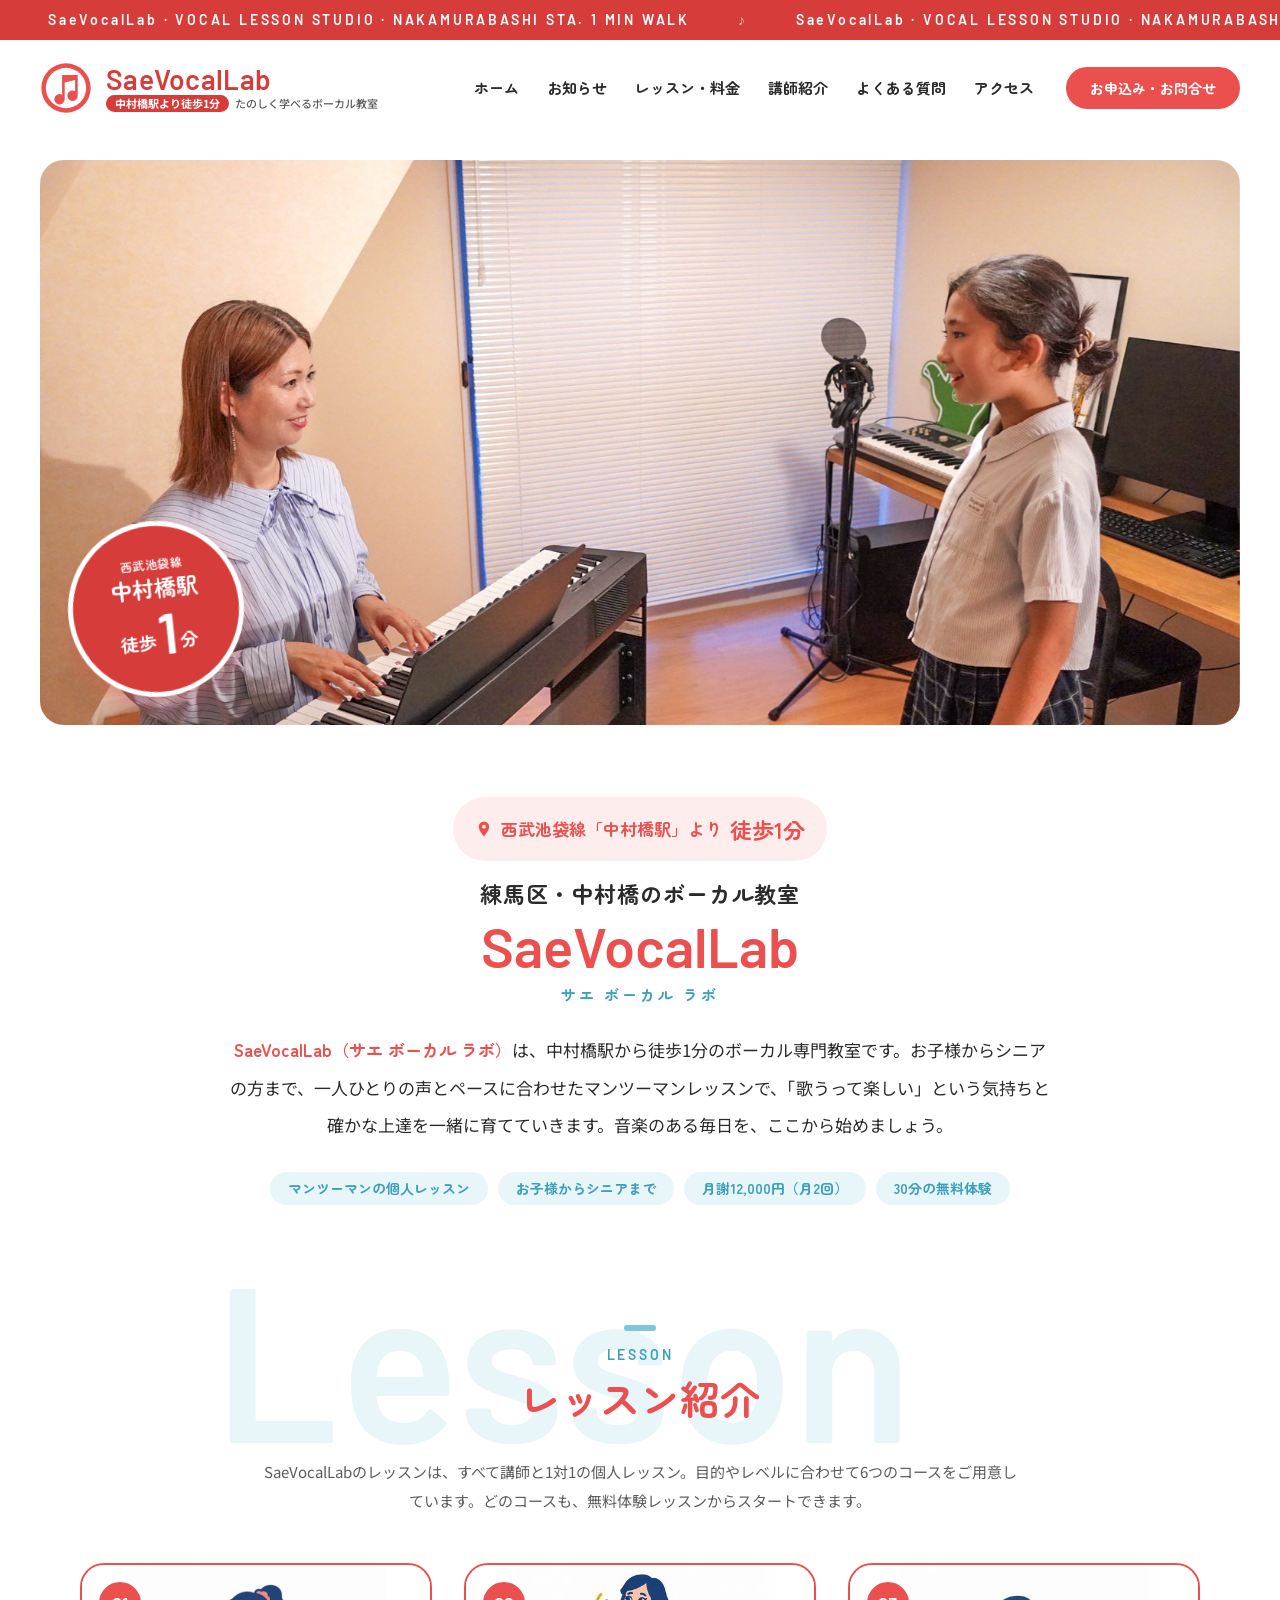
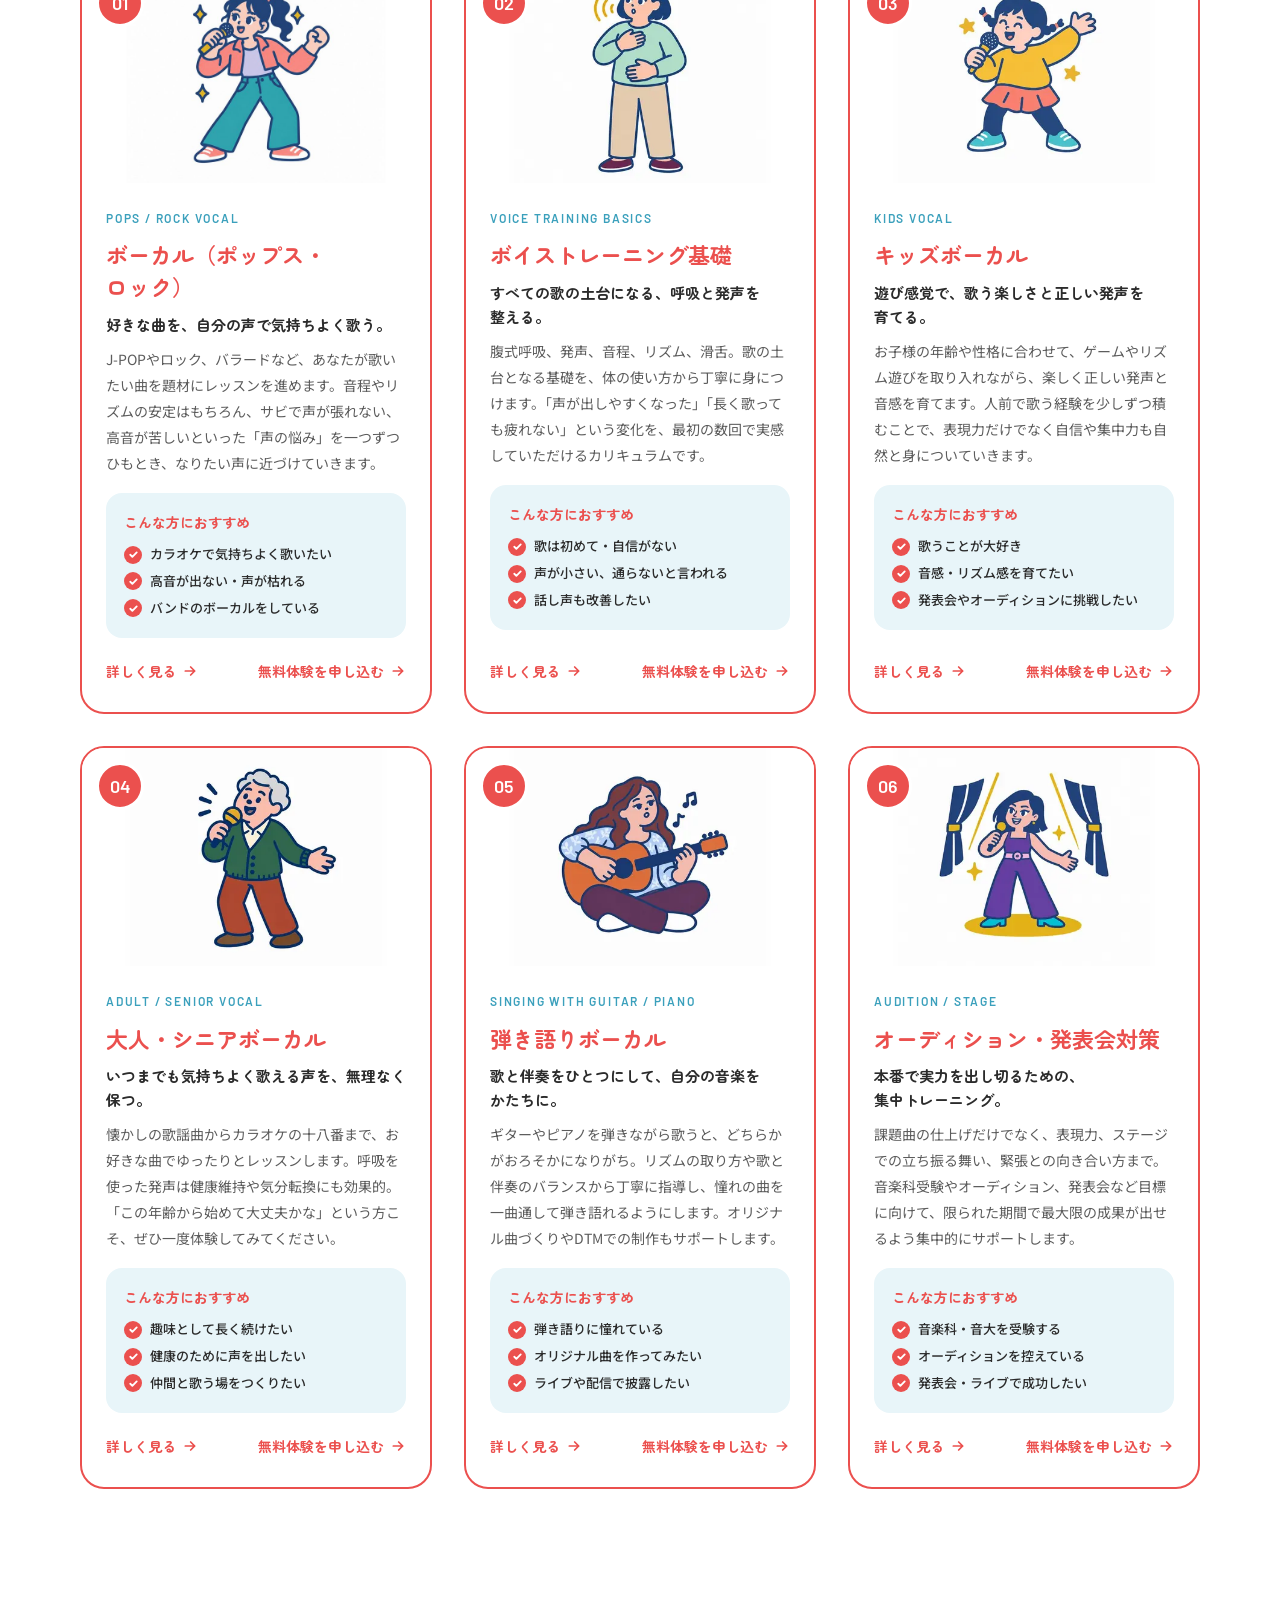
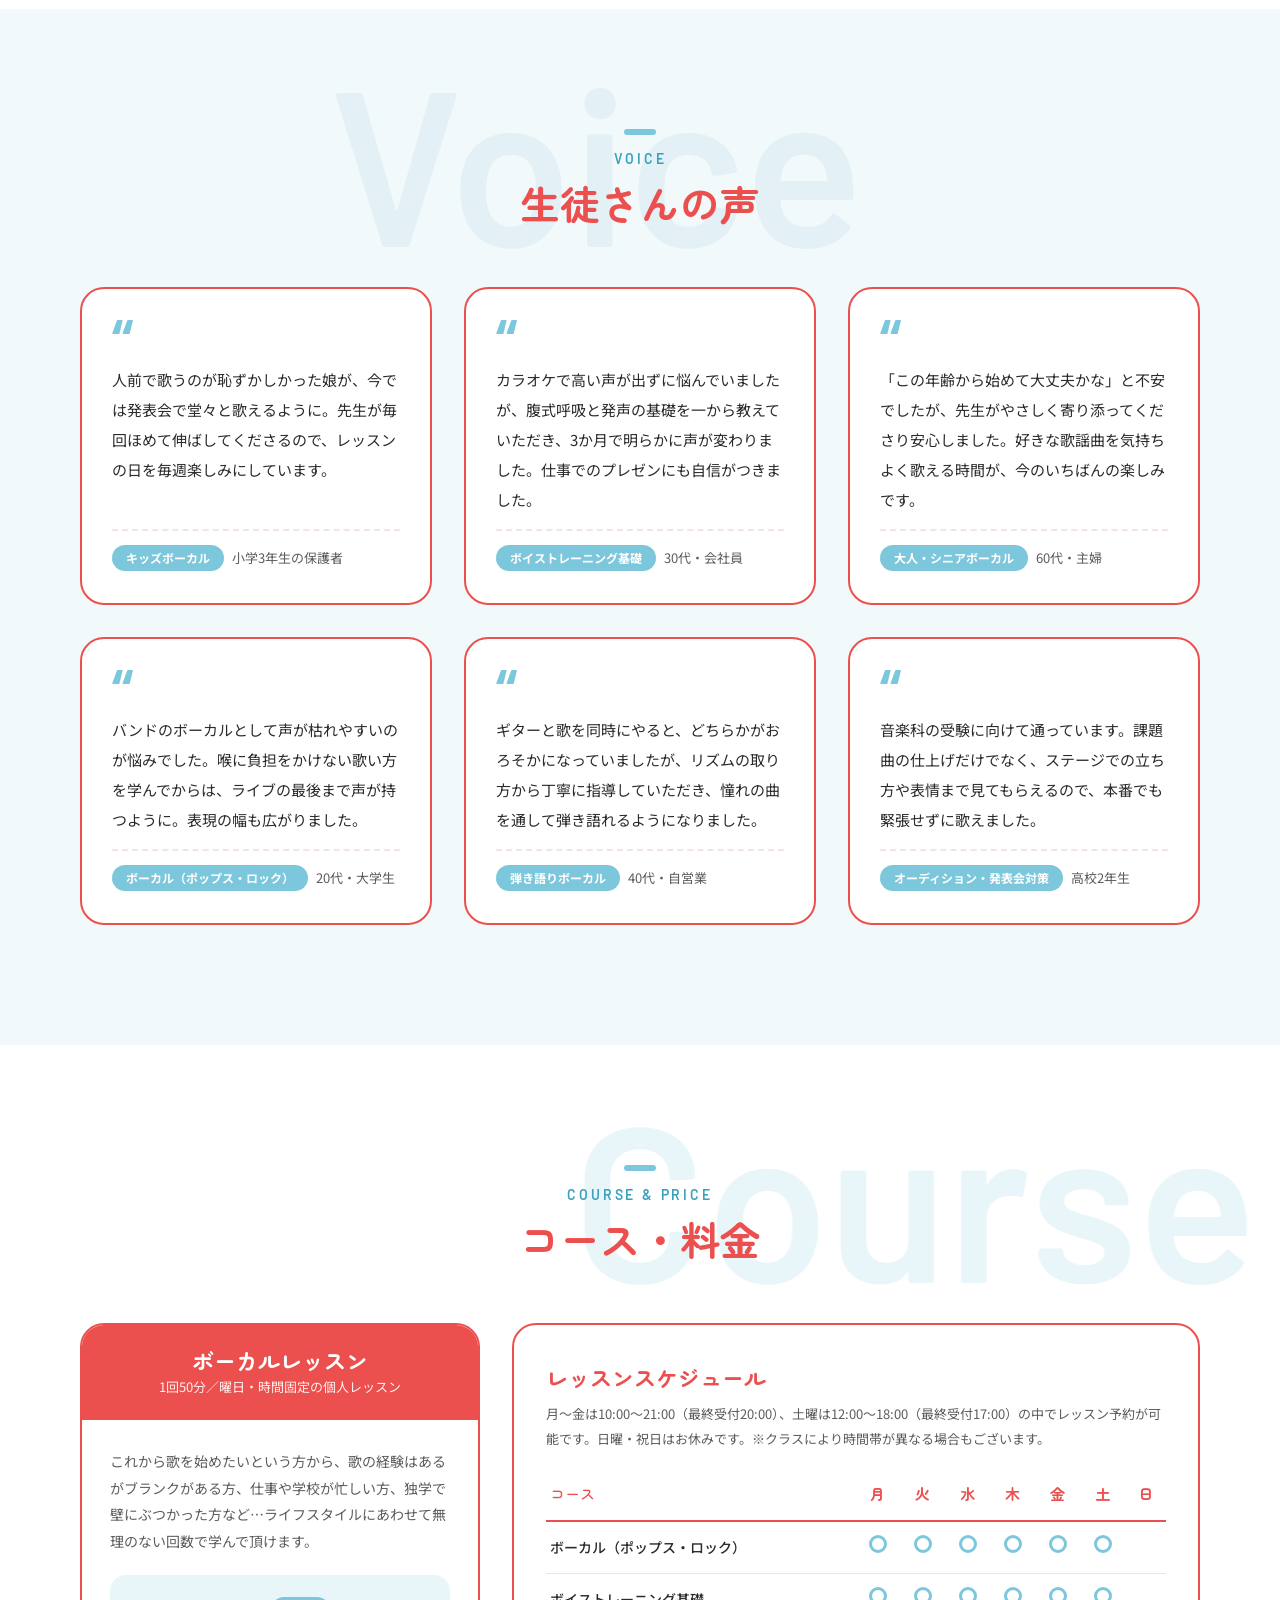
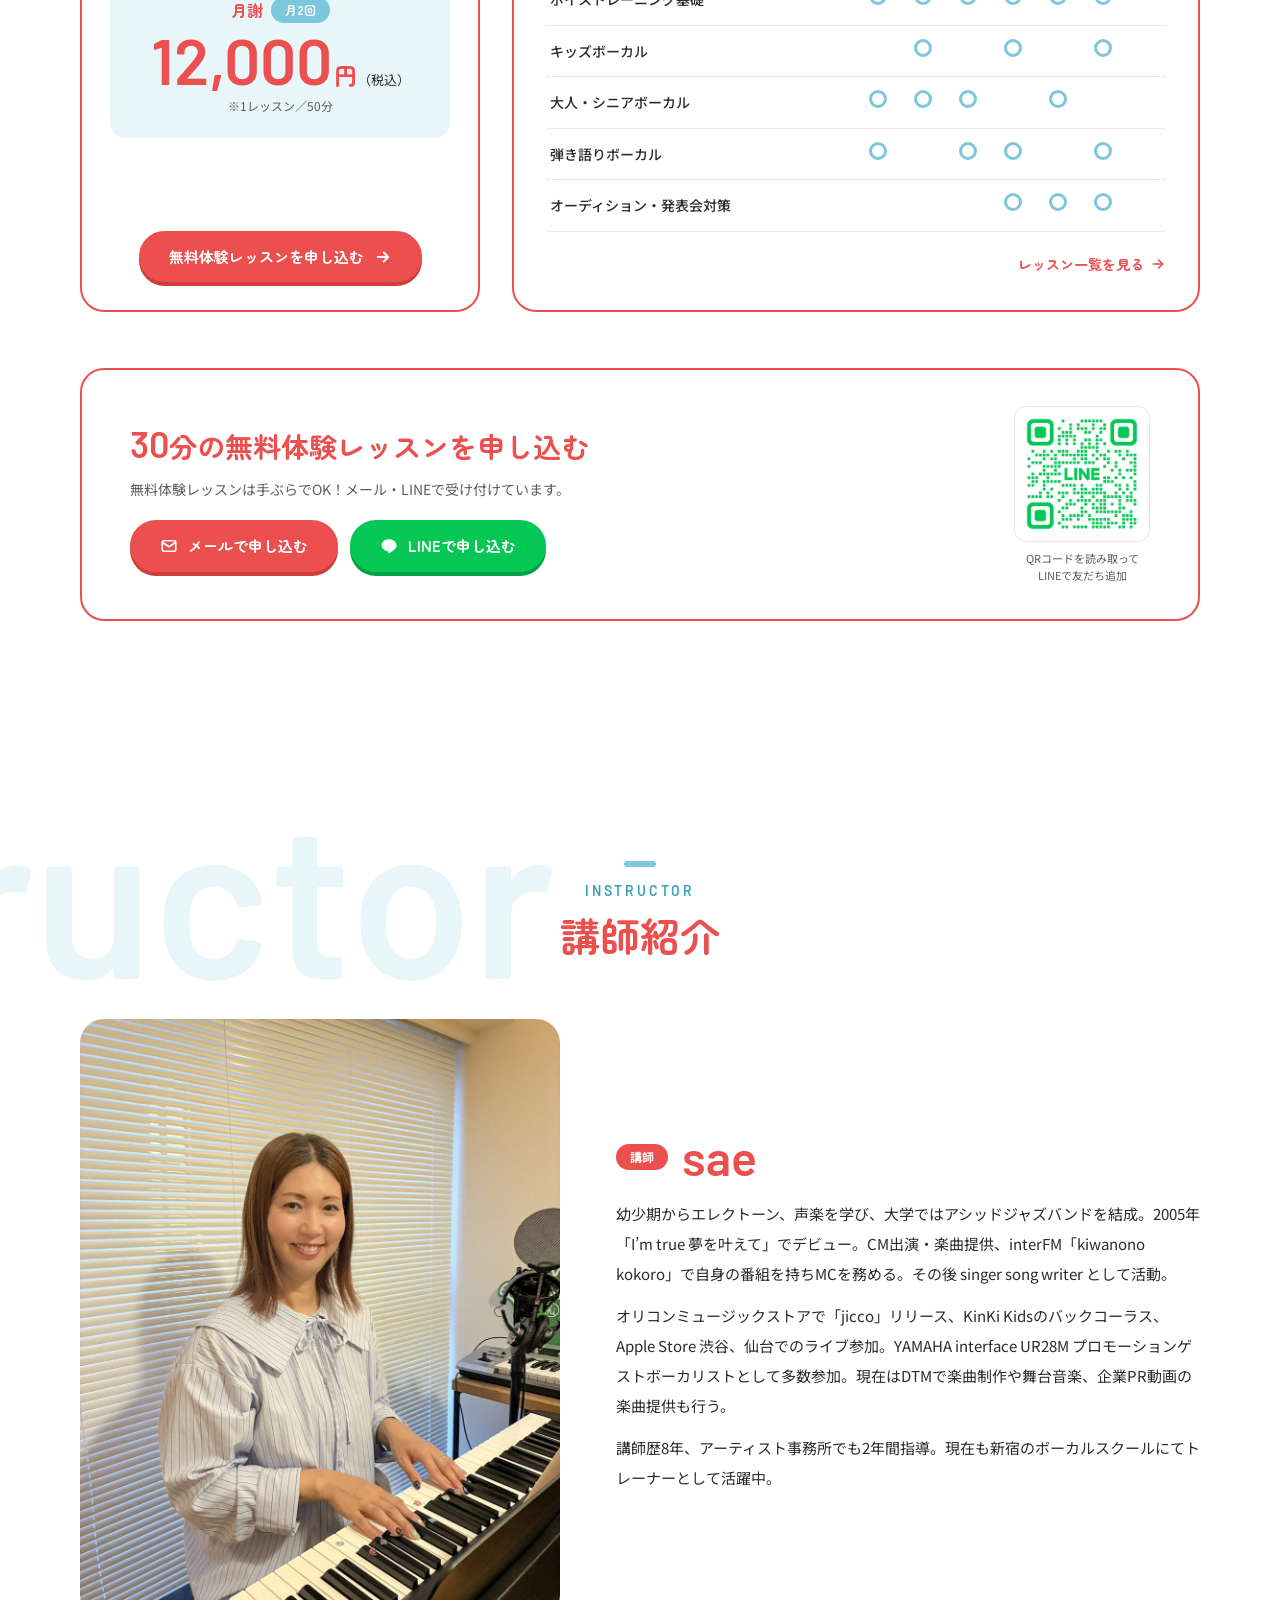
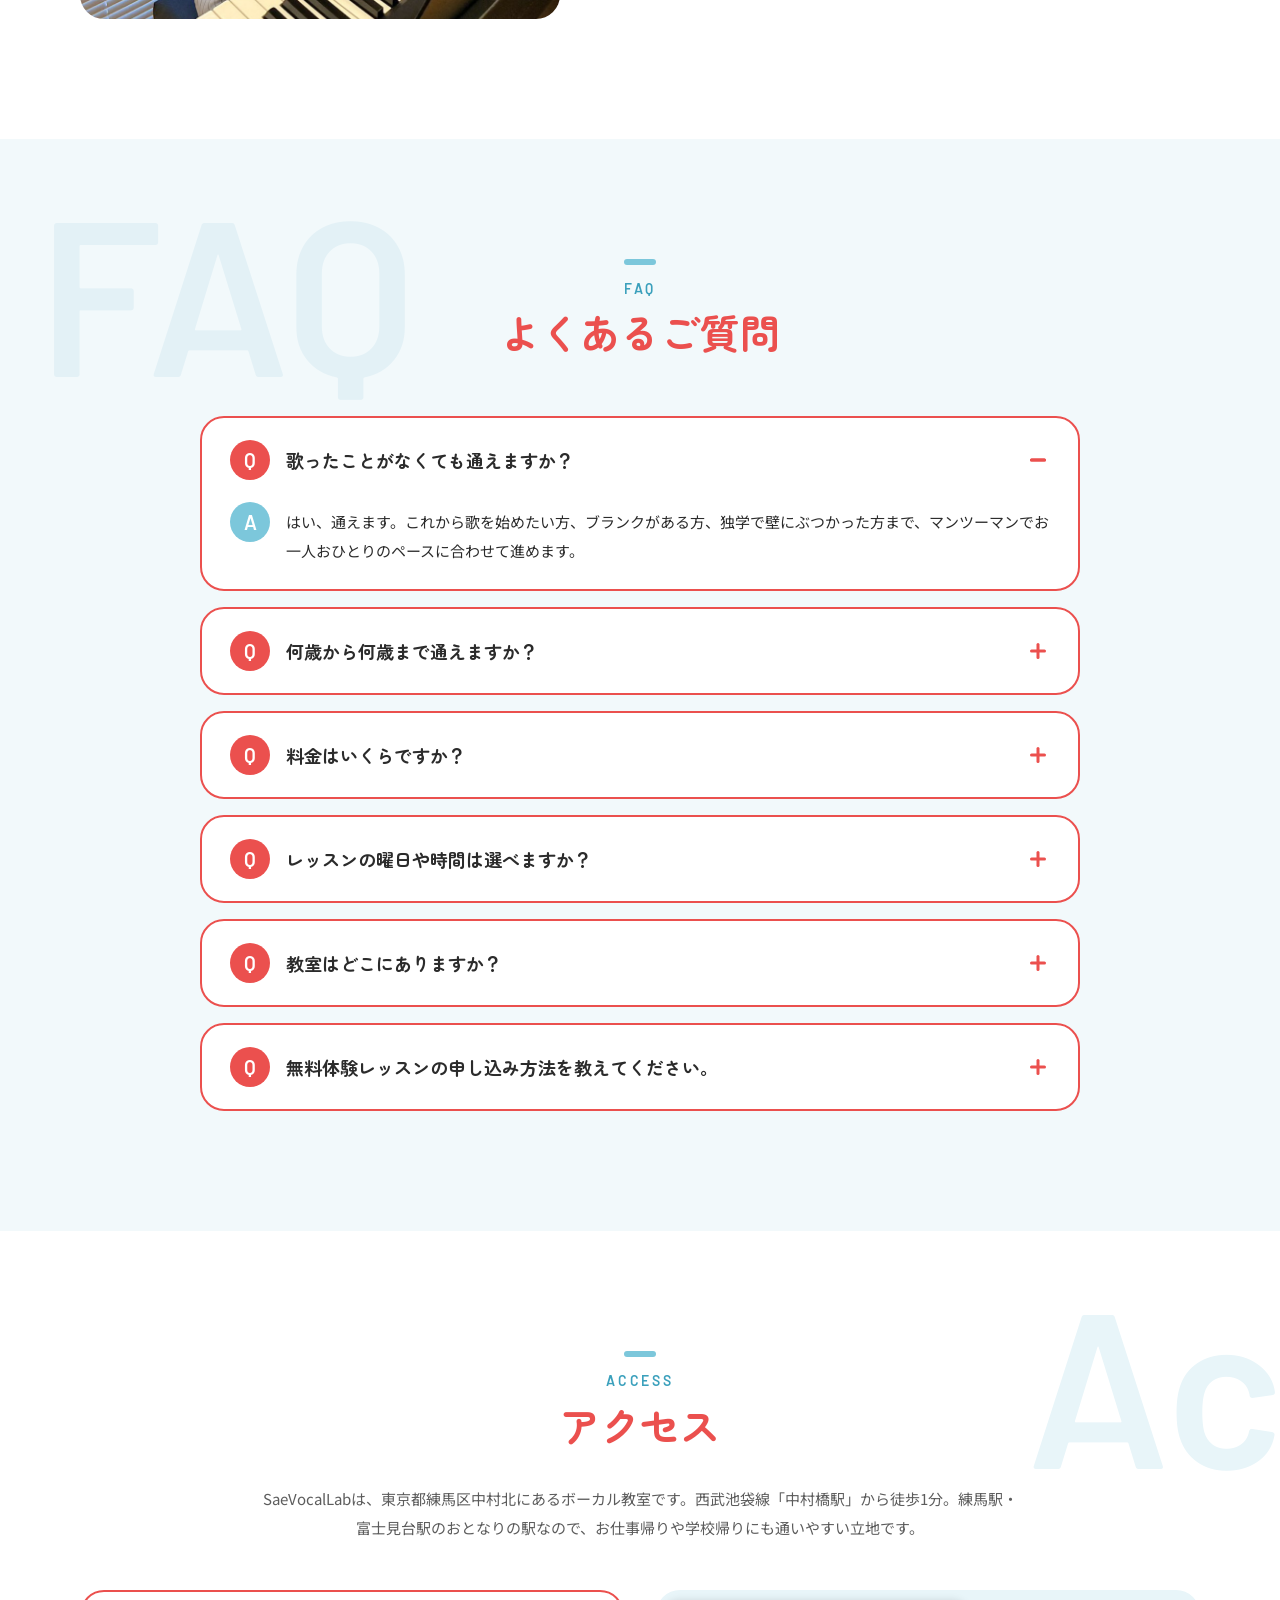
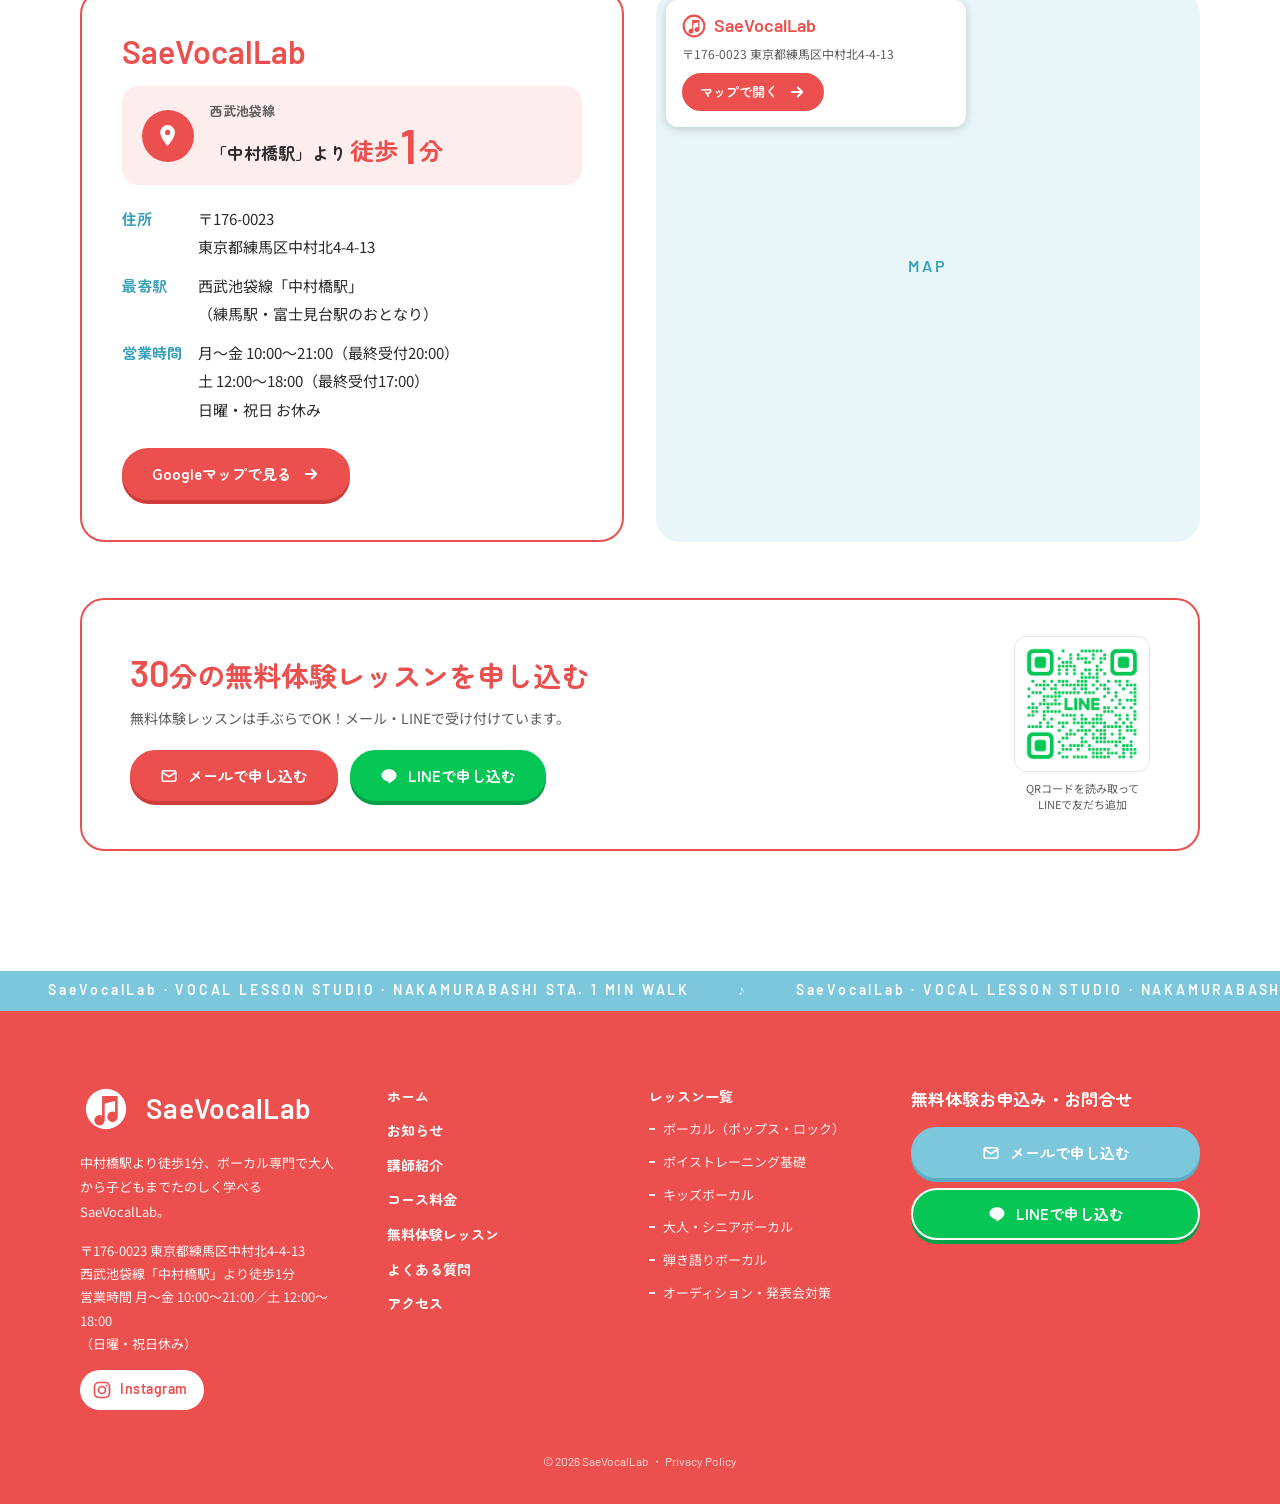
==== commit 841600d1: "Add files via upload" ====
--- a/index.html
+++ b/index.html
@@ -12,12 +12,14 @@
 <link rel="icon" href="data:image/svg+xml,%3Csvg xmlns='http://www.w3.org/2000/svg' viewBox='0 0 80 80'%3E%3Ccircle cx='40' cy='40' r='38' fill='%23eb504e'/%3E%3Ccircle cx='40' cy='40' r='31' fill='%23fff'/%3E%3Cpath d='M34 20v30.4a8 8 0 1 0 4 6.9V31.6l16-4V45a8 8 0 1 0 4 6.9V20z' fill='%23eb504e'/%3E%3C/svg%3E">
 <link rel="preconnect" href="https://fonts.googleapis.com">
 <link rel="preconnect" href="https://fonts.gstatic.com" crossorigin>
-<link href="https://fonts.googleapis.com/css2?family=Barlow:wght@500;600&family=Noto+Sans+JP:wght@400;500;700&family=Zen+Maru+Gothic:wght@500;700&display=swap" rel="stylesheet">
-<link rel="stylesheet" href="assets/css/style.css?v=20261025seo2">
+<link rel="preload" as="style" href="https://fonts.googleapis.com/css2?family=Barlow:wght@500;600&family=Noto+Sans+JP:wght@400;500;700&family=Zen+Maru+Gothic:wght@500;700&display=swap">
+<link href="https://fonts.googleapis.com/css2?family=Barlow:wght@500;600&family=Noto+Sans+JP:wght@400;500;700&family=Zen+Maru+Gothic:wght@500;700&display=swap" rel="stylesheet" media="print" onload="this.media='all'">
+<noscript><link href="https://fonts.googleapis.com/css2?family=Barlow:wght@500;600&family=Noto+Sans+JP:wght@400;500;700&family=Zen+Maru+Gothic:wght@500;700&display=swap" rel="stylesheet"></noscript>
+<link rel="stylesheet" href="assets/css/style.css?v=20261111psi">
 <!-- SEO:START（tools/seo_build.py が自動生成。直接編集しないでください） -->
-<link rel="canonical" href="https://saevocallab.jp/">
-<meta property="og:url" content="https://saevocallab.jp/">
-<meta property="og:image" content="https://saevocallab.jp/assets/img/ogp.jpg">
+<link rel="canonical" href="https://saevocallab.co.jp/">
+<meta property="og:url" content="https://saevocallab.co.jp/">
+<meta property="og:image" content="https://saevocallab.co.jp/assets/img/ogp.jpg">
 <meta property="og:site_name" content="SaeVocalLab">
 <meta property="og:locale" content="ja_JP">
 <meta name="twitter:card" content="summary_large_image">
@@ -31,16 +33,16 @@
         "MusicSchool",
         "LocalBusiness"
       ],
-      "@id": "https://saevocallab.jp/#school",
+      "@id": "https://saevocallab.co.jp/#school",
       "name": "SaeVocalLab",
       "alternateName": [
         "サエ ボーカル ラボ",
         "サエボーカルラボ"
       ],
       "description": "西武池袋線「中村橋駅」より徒歩1分のボーカル専門教室。お子様からシニアまで、マンツーマンの個人レッスン。30分の無料体験レッスン受付中。",
-      "url": "https://saevocallab.jp/",
-      "logo": "https://saevocallab.jp/assets/img/logo.png",
-      "image": "https://saevocallab.jp/assets/img/ogp.jpg",
+      "url": "https://saevocallab.co.jp/",
+      "logo": "https://saevocallab.co.jp/assets/img/logo.png",
+      "image": "https://saevocallab.co.jp/assets/img/ogp.jpg",
       "address": {
         "@type": "PostalAddress",
         "postalCode": "176-0023",
@@ -71,37 +73,37 @@
           {
             "@type": "Offer",
             "itemOffered": {
-              "@id": "https://saevocallab.jp/lesson/vocal.html#course"
+              "@id": "https://saevocallab.co.jp/lesson/vocal.html#course"
             }
           },
           {
             "@type": "Offer",
             "itemOffered": {
-              "@id": "https://saevocallab.jp/lesson/voice-training.html#course"
+              "@id": "https://saevocallab.co.jp/lesson/voice-training.html#course"
             }
           },
           {
             "@type": "Offer",
             "itemOffered": {
-              "@id": "https://saevocallab.jp/lesson/kids.html#course"
+              "@id": "https://saevocallab.co.jp/lesson/kids.html#course"
             }
           },
           {
             "@type": "Offer",
             "itemOffered": {
-              "@id": "https://saevocallab.jp/lesson/adult.html#course"
+              "@id": "https://saevocallab.co.jp/lesson/adult.html#course"
             }
           },
           {
             "@type": "Offer",
             "itemOffered": {
-              "@id": "https://saevocallab.jp/lesson/sing-play.html#course"
+              "@id": "https://saevocallab.co.jp/lesson/sing-play.html#course"
             }
           },
           {
             "@type": "Offer",
             "itemOffered": {
-              "@id": "https://saevocallab.jp/lesson/audition.html#course"
+              "@id": "https://saevocallab.co.jp/lesson/audition.html#course"
             }
           }
         ]
@@ -162,8 +164,8 @@
     },
     {
       "@type": "WebSite",
-      "@id": "https://saevocallab.jp/#website",
-      "url": "https://saevocallab.jp/",
+      "@id": "https://saevocallab.co.jp/#website",
+      "url": "https://saevocallab.co.jp/",
       "name": "SaeVocalLab",
       "alternateName": [
         "サエ ボーカル ラボ",
@@ -171,30 +173,30 @@
       ],
       "inLanguage": "ja",
       "publisher": {
-        "@id": "https://saevocallab.jp/#school"
+        "@id": "https://saevocallab.co.jp/#school"
       }
     },
     {
       "@type": "WebPage",
-      "@id": "https://saevocallab.jp/#webpage",
-      "url": "https://saevocallab.jp/",
+      "@id": "https://saevocallab.co.jp/#webpage",
+      "url": "https://saevocallab.co.jp/",
       "name": "中村橋駅徒歩1分のボーカル教室・ボイトレ｜SaeVocalLab（練馬区）",
       "isPartOf": {
-        "@id": "https://saevocallab.jp/#website"
+        "@id": "https://saevocallab.co.jp/#website"
       },
       "about": {
-        "@id": "https://saevocallab.jp/#school"
+        "@id": "https://saevocallab.co.jp/#school"
       },
       "inLanguage": "ja",
       "primaryImageOfPage": {
         "@type": "ImageObject",
-        "url": "https://saevocallab.jp/assets/img/ogp.jpg"
+        "url": "https://saevocallab.co.jp/assets/img/ogp.jpg"
       },
       "description": "練馬区・西武池袋線「中村橋駅」徒歩1分のボーカル・ボイストレーニング教室SaeVocalLab（サエ ボーカル ラボ）。お子様からシニアまでマンツーマンの個人レッスン。月謝12,000円（月2回）、30分の無料体験レッスン受付中。"
     },
     {
       "@type": "FAQPage",
-      "@id": "https://saevocallab.jp/#faq",
+      "@id": "https://saevocallab.co.jp/#faq",
       "mainEntity": [
         {
           "@type": "Question",
@@ -265,7 +267,7 @@
 </header>
 <main>
 <section class="hero" id="news">
-  <div class="hero__photo"><img src="assets/img/top-lesson-2610c.jpg" alt="中村橋のボーカル教室 SaeVocalLabで、ピアノを弾きながら生徒とレッスンをする講師sae" width="1567" height="1045" fetchpriority="high">
+  <div class="hero__photo"><picture><source media="(max-width:960px)" type="image/webp" srcset="assets/img/sp/top-lesson-2610c.webp" width="900" height="600"><img src="assets/img/top-lesson-2610c.jpg" alt="中村橋のボーカル教室 SaeVocalLabで、ピアノを弾きながら生徒とレッスンをする講師sae" width="1567" height="1045" fetchpriority="high"></picture>
     <p class="station-badge"><span class="station-badge__line">西武池袋線</span><span class="station-badge__sta">中村橋駅</span><span class="station-badge__walk">徒歩<b>1</b>分</span></p></div>
 </section>
 
@@ -285,7 +287,7 @@
     <p class="sec-lead fade">SaeVocalLabのレッスンは、すべて講師と1対1の個人レッスン。目的やレベルに合わせて6つのコースをご用意しています。どのコースも、無料体験レッスンからスタートできます。</p>
     <div class="lesson-grid carousel" data-carousel="lesson">
 <article class="card lesson-card fade">
-  <a class="lesson-card__photo" href="lesson/vocal.html"><img src="assets/img/lesson-vocal.jpg" alt="ボーカル（ポップス・ロック）のレッスンイメージ" width="960" height="540" loading="lazy"><span class="lesson-card__no">01</span></a>
+  <a class="lesson-card__photo" href="lesson/vocal.html"><picture><source media="(max-width:960px)" type="image/webp" srcset="assets/img/sp/lesson-vocal.webp" width="640" height="360"><img src="assets/img/lesson-vocal.jpg" alt="ボーカル（ポップス・ロック）のレッスンイメージ" width="960" height="540" loading="lazy"></picture><span class="lesson-card__no">01</span></a>
   <div class="lesson-card__body">
     <p class="lesson-card__en">Pops / Rock Vocal</p>
     <h3 class="lesson-card__title"><a href="lesson/vocal.html">ボーカル（ポップス・ロック）</a></h3>
@@ -293,13 +295,13 @@
     <p class="lesson-card__text">J-POPやロック、バラードなど、あなたが歌いたい曲を題材にレッスンを進めます。音程やリズムの安定はもちろん、サビで声が張れない、高音が苦しいといった「声の悩み」を一つずつひもとき、なりたい声に近づけていきます。</p>
     <div class="fitbox"><p class="fitbox__ttl">こんな方におすすめ</p><ul><li><span class="check"><svg viewBox="0 0 24 24" fill="none" stroke="#fff" stroke-width="4" stroke-linecap="round" stroke-linejoin="round"><path d="M5 12.5l4.5 4.5L19 7.5"/></svg></span>カラオケで気持ちよく歌いたい</li><li><span class="check"><svg viewBox="0 0 24 24" fill="none" stroke="#fff" stroke-width="4" stroke-linecap="round" stroke-linejoin="round"><path d="M5 12.5l4.5 4.5L19 7.5"/></svg></span>高音が出ない・声が枯れる</li><li><span class="check"><svg viewBox="0 0 24 24" fill="none" stroke="#fff" stroke-width="4" stroke-linecap="round" stroke-linejoin="round"><path d="M5 12.5l4.5 4.5L19 7.5"/></svg></span>バンドのボーカルをしている</li></ul></div>
     <div class="lesson-card__links">
-      <a class="link-arrow" href="lesson/vocal.html">詳しく見る<svg class="arrow" viewBox="0 0 24 24" fill="none" stroke="currentColor" stroke-width="2.6" stroke-linecap="round" stroke-linejoin="round" aria-hidden="true"><path d="M5 12h14M13 6l6 6-6 6"/></svg></a>
+      <a class="link-arrow" href="lesson/vocal.html" aria-label="ボーカル（ポップス・ロック）のレッスンを詳しく見る">詳しく見る<svg class="arrow" viewBox="0 0 24 24" fill="none" stroke="currentColor" stroke-width="2.6" stroke-linecap="round" stroke-linejoin="round" aria-hidden="true"><path d="M5 12h14M13 6l6 6-6 6"/></svg></a>
       <a class="link-arrow" href="#contact">無料体験を申し込む<svg class="arrow" viewBox="0 0 24 24" fill="none" stroke="currentColor" stroke-width="2.6" stroke-linecap="round" stroke-linejoin="round" aria-hidden="true"><path d="M5 12h14M13 6l6 6-6 6"/></svg></a>
     </div>
   </div>
 </article>
 <article class="card lesson-card fade">
-  <a class="lesson-card__photo" href="lesson/voice-training.html"><img src="assets/img/lesson-voice-training.jpg" alt="ボイストレーニング基礎のレッスンイメージ" width="960" height="540" loading="lazy"><span class="lesson-card__no">02</span></a>
+  <a class="lesson-card__photo" href="lesson/voice-training.html"><picture><source media="(max-width:960px)" type="image/webp" srcset="assets/img/sp/lesson-voice-training.webp" width="640" height="360"><img src="assets/img/lesson-voice-training.jpg" alt="ボイストレーニング基礎のレッスンイメージ" width="960" height="540" loading="lazy"></picture><span class="lesson-card__no">02</span></a>
   <div class="lesson-card__body">
     <p class="lesson-card__en">Voice Training Basics</p>
     <h3 class="lesson-card__title"><a href="lesson/voice-training.html">ボイストレーニング基礎</a></h3>
@@ -307,13 +309,13 @@
     <p class="lesson-card__text">腹式呼吸、発声、音程、リズム、滑舌。歌の土台となる基礎を、体の使い方から丁寧に身につけます。「声が出しやすくなった」「長く歌っても疲れない」という変化を、最初の数回で実感していただけるカリキュラムです。</p>
     <div class="fitbox"><p class="fitbox__ttl">こんな方におすすめ</p><ul><li><span class="check"><svg viewBox="0 0 24 24" fill="none" stroke="#fff" stroke-width="4" stroke-linecap="round" stroke-linejoin="round"><path d="M5 12.5l4.5 4.5L19 7.5"/></svg></span>歌は初めて・自信がない</li><li><span class="check"><svg viewBox="0 0 24 24" fill="none" stroke="#fff" stroke-width="4" stroke-linecap="round" stroke-linejoin="round"><path d="M5 12.5l4.5 4.5L19 7.5"/></svg></span>声が小さい、通らないと言われる</li><li><span class="check"><svg viewBox="0 0 24 24" fill="none" stroke="#fff" stroke-width="4" stroke-linecap="round" stroke-linejoin="round"><path d="M5 12.5l4.5 4.5L19 7.5"/></svg></span>話し声も改善したい</li></ul></div>
     <div class="lesson-card__links">
-      <a class="link-arrow" href="lesson/voice-training.html">詳しく見る<svg class="arrow" viewBox="0 0 24 24" fill="none" stroke="currentColor" stroke-width="2.6" stroke-linecap="round" stroke-linejoin="round" aria-hidden="true"><path d="M5 12h14M13 6l6 6-6 6"/></svg></a>
+      <a class="link-arrow" href="lesson/voice-training.html" aria-label="ボイストレーニング基礎のレッスンを詳しく見る">詳しく見る<svg class="arrow" viewBox="0 0 24 24" fill="none" stroke="currentColor" stroke-width="2.6" stroke-linecap="round" stroke-linejoin="round" aria-hidden="true"><path d="M5 12h14M13 6l6 6-6 6"/></svg></a>
       <a class="link-arrow" href="#contact">無料体験を申し込む<svg class="arrow" viewBox="0 0 24 24" fill="none" stroke="currentColor" stroke-width="2.6" stroke-linecap="round" stroke-linejoin="round" aria-hidden="true"><path d="M5 12h14M13 6l6 6-6 6"/></svg></a>
     </div>
   </div>
 </article>
 <article class="card lesson-card fade">
-  <a class="lesson-card__photo" href="lesson/kids.html"><img src="assets/img/lesson-kids.jpg" alt="キッズボーカルのレッスンイメージ" width="960" height="540" loading="lazy"><span class="lesson-card__no">03</span></a>
+  <a class="lesson-card__photo" href="lesson/kids.html"><picture><source media="(max-width:960px)" type="image/webp" srcset="assets/img/sp/lesson-kids.webp" width="640" height="360"><img src="assets/img/lesson-kids.jpg" alt="キッズボーカルのレッスンイメージ" width="960" height="540" loading="lazy"></picture><span class="lesson-card__no">03</span></a>
   <div class="lesson-card__body">
     <p class="lesson-card__en">Kids Vocal</p>
     <h3 class="lesson-card__title"><a href="lesson/kids.html">キッズボーカル</a></h3>
@@ -321,13 +323,13 @@
     <p class="lesson-card__text">お子様の年齢や性格に合わせて、ゲームやリズム遊びを取り入れながら、楽しく正しい発声と音感を育てます。人前で歌う経験を少しずつ積むことで、表現力だけでなく自信や集中力も自然と身についていきます。</p>
     <div class="fitbox"><p class="fitbox__ttl">こんな方におすすめ</p><ul><li><span class="check"><svg viewBox="0 0 24 24" fill="none" stroke="#fff" stroke-width="4" stroke-linecap="round" stroke-linejoin="round"><path d="M5 12.5l4.5 4.5L19 7.5"/></svg></span>歌うことが大好き</li><li><span class="check"><svg viewBox="0 0 24 24" fill="none" stroke="#fff" stroke-width="4" stroke-linecap="round" stroke-linejoin="round"><path d="M5 12.5l4.5 4.5L19 7.5"/></svg></span>音感・リズム感を育てたい</li><li><span class="check"><svg viewBox="0 0 24 24" fill="none" stroke="#fff" stroke-width="4" stroke-linecap="round" stroke-linejoin="round"><path d="M5 12.5l4.5 4.5L19 7.5"/></svg></span>発表会やオーディションに挑戦したい</li></ul></div>
     <div class="lesson-card__links">
-      <a class="link-arrow" href="lesson/kids.html">詳しく見る<svg class="arrow" viewBox="0 0 24 24" fill="none" stroke="currentColor" stroke-width="2.6" stroke-linecap="round" stroke-linejoin="round" aria-hidden="true"><path d="M5 12h14M13 6l6 6-6 6"/></svg></a>
+      <a class="link-arrow" href="lesson/kids.html" aria-label="キッズボーカルのレッスンを詳しく見る">詳しく見る<svg class="arrow" viewBox="0 0 24 24" fill="none" stroke="currentColor" stroke-width="2.6" stroke-linecap="round" stroke-linejoin="round" aria-hidden="true"><path d="M5 12h14M13 6l6 6-6 6"/></svg></a>
       <a class="link-arrow" href="#contact">無料体験を申し込む<svg class="arrow" viewBox="0 0 24 24" fill="none" stroke="currentColor" stroke-width="2.6" stroke-linecap="round" stroke-linejoin="round" aria-hidden="true"><path d="M5 12h14M13 6l6 6-6 6"/></svg></a>
     </div>
   </div>
 </article>
 <article class="card lesson-card fade">
-  <a class="lesson-card__photo" href="lesson/adult.html"><img src="assets/img/lesson-adult.jpg" alt="大人・シニアボーカルのレッスンイメージ" width="960" height="540" loading="lazy"><span class="lesson-card__no">04</span></a>
+  <a class="lesson-card__photo" href="lesson/adult.html"><picture><source media="(max-width:960px)" type="image/webp" srcset="assets/img/sp/lesson-adult.webp" width="640" height="360"><img src="assets/img/lesson-adult.jpg" alt="大人・シニアボーカルのレッスンイメージ" width="960" height="540" loading="lazy"></picture><span class="lesson-card__no">04</span></a>
   <div class="lesson-card__body">
     <p class="lesson-card__en">Adult / Senior Vocal</p>
     <h3 class="lesson-card__title"><a href="lesson/adult.html">大人・シニアボーカル</a></h3>
@@ -335,13 +337,13 @@
     <p class="lesson-card__text">懐かしの歌謡曲からカラオケの十八番まで、お好きな曲でゆったりとレッスンします。呼吸を使った発声は健康維持や気分転換にも効果的。「この年齢から始めて大丈夫かな」という方こそ、ぜひ一度体験してみてください。</p>
     <div class="fitbox"><p class="fitbox__ttl">こんな方におすすめ</p><ul><li><span class="check"><svg viewBox="0 0 24 24" fill="none" stroke="#fff" stroke-width="4" stroke-linecap="round" stroke-linejoin="round"><path d="M5 12.5l4.5 4.5L19 7.5"/></svg></span>趣味として長く続けたい</li><li><span class="check"><svg viewBox="0 0 24 24" fill="none" stroke="#fff" stroke-width="4" stroke-linecap="round" stroke-linejoin="round"><path d="M5 12.5l4.5 4.5L19 7.5"/></svg></span>健康のために声を出したい</li><li><span class="check"><svg viewBox="0 0 24 24" fill="none" stroke="#fff" stroke-width="4" stroke-linecap="round" stroke-linejoin="round"><path d="M5 12.5l4.5 4.5L19 7.5"/></svg></span>仲間と歌う場をつくりたい</li></ul></div>
     <div class="lesson-card__links">
-      <a class="link-arrow" href="lesson/adult.html">詳しく見る<svg class="arrow" viewBox="0 0 24 24" fill="none" stroke="currentColor" stroke-width="2.6" stroke-linecap="round" stroke-linejoin="round" aria-hidden="true"><path d="M5 12h14M13 6l6 6-6 6"/></svg></a>
+      <a class="link-arrow" href="lesson/adult.html" aria-label="大人・シニアボーカルのレッスンを詳しく見る">詳しく見る<svg class="arrow" viewBox="0 0 24 24" fill="none" stroke="currentColor" stroke-width="2.6" stroke-linecap="round" stroke-linejoin="round" aria-hidden="true"><path d="M5 12h14M13 6l6 6-6 6"/></svg></a>
       <a class="link-arrow" href="#contact">無料体験を申し込む<svg class="arrow" viewBox="0 0 24 24" fill="none" stroke="currentColor" stroke-width="2.6" stroke-linecap="round" stroke-linejoin="round" aria-hidden="true"><path d="M5 12h14M13 6l6 6-6 6"/></svg></a>
     </div>
   </div>
 </article>
 <article class="card lesson-card fade">
-  <a class="lesson-card__photo" href="lesson/sing-play.html"><img src="assets/img/lesson-sing-play.jpg" alt="弾き語りボーカルのレッスンイメージ" width="960" height="540" loading="lazy"><span class="lesson-card__no">05</span></a>
+  <a class="lesson-card__photo" href="lesson/sing-play.html"><picture><source media="(max-width:960px)" type="image/webp" srcset="assets/img/sp/lesson-sing-play.webp" width="640" height="360"><img src="assets/img/lesson-sing-play.jpg" alt="弾き語りボーカルのレッスンイメージ" width="960" height="540" loading="lazy"></picture><span class="lesson-card__no">05</span></a>
   <div class="lesson-card__body">
     <p class="lesson-card__en">Singing with Guitar / Piano</p>
     <h3 class="lesson-card__title"><a href="lesson/sing-play.html">弾き語りボーカル</a></h3>
@@ -349,13 +351,13 @@
     <p class="lesson-card__text">ギターやピアノを弾きながら歌うと、どちらかがおろそかになりがち。リズムの取り方や歌と伴奏のバランスから丁寧に指導し、憧れの曲を一曲通して弾き語れるようにします。オリジナル曲づくりやDTMでの制作もサポートします。</p>
     <div class="fitbox"><p class="fitbox__ttl">こんな方におすすめ</p><ul><li><span class="check"><svg viewBox="0 0 24 24" fill="none" stroke="#fff" stroke-width="4" stroke-linecap="round" stroke-linejoin="round"><path d="M5 12.5l4.5 4.5L19 7.5"/></svg></span>弾き語りに憧れている</li><li><span class="check"><svg viewBox="0 0 24 24" fill="none" stroke="#fff" stroke-width="4" stroke-linecap="round" stroke-linejoin="round"><path d="M5 12.5l4.5 4.5L19 7.5"/></svg></span>オリジナル曲を作ってみたい</li><li><span class="check"><svg viewBox="0 0 24 24" fill="none" stroke="#fff" stroke-width="4" stroke-linecap="round" stroke-linejoin="round"><path d="M5 12.5l4.5 4.5L19 7.5"/></svg></span>ライブや配信で披露したい</li></ul></div>
     <div class="lesson-card__links">
-      <a class="link-arrow" href="lesson/sing-play.html">詳しく見る<svg class="arrow" viewBox="0 0 24 24" fill="none" stroke="currentColor" stroke-width="2.6" stroke-linecap="round" stroke-linejoin="round" aria-hidden="true"><path d="M5 12h14M13 6l6 6-6 6"/></svg></a>
+      <a class="link-arrow" href="lesson/sing-play.html" aria-label="弾き語りボーカルのレッスンを詳しく見る">詳しく見る<svg class="arrow" viewBox="0 0 24 24" fill="none" stroke="currentColor" stroke-width="2.6" stroke-linecap="round" stroke-linejoin="round" aria-hidden="true"><path d="M5 12h14M13 6l6 6-6 6"/></svg></a>
       <a class="link-arrow" href="#contact">無料体験を申し込む<svg class="arrow" viewBox="0 0 24 24" fill="none" stroke="currentColor" stroke-width="2.6" stroke-linecap="round" stroke-linejoin="round" aria-hidden="true"><path d="M5 12h14M13 6l6 6-6 6"/></svg></a>
     </div>
   </div>
 </article>
 <article class="card lesson-card fade">
-  <a class="lesson-card__photo" href="lesson/audition.html"><img src="assets/img/lesson-audition.jpg" alt="オーディション・発表会対策のレッスンイメージ" width="960" height="540" loading="lazy"><span class="lesson-card__no">06</span></a>
+  <a class="lesson-card__photo" href="lesson/audition.html"><picture><source media="(max-width:960px)" type="image/webp" srcset="assets/img/sp/lesson-audition.webp" width="640" height="360"><img src="assets/img/lesson-audition.jpg" alt="オーディション・発表会対策のレッスンイメージ" width="960" height="540" loading="lazy"></picture><span class="lesson-card__no">06</span></a>
   <div class="lesson-card__body">
     <p class="lesson-card__en">Audition / Stage</p>
     <h3 class="lesson-card__title"><a href="lesson/audition.html">オーディション・発表会対策</a></h3>
@@ -363,7 +365,7 @@
     <p class="lesson-card__text">課題曲の仕上げだけでなく、表現力、ステージでの立ち振る舞い、緊張との向き合い方まで。音楽科受験やオーディション、発表会など目標に向けて、限られた期間で最大限の成果が出せるよう集中的にサポートします。</p>
     <div class="fitbox"><p class="fitbox__ttl">こんな方におすすめ</p><ul><li><span class="check"><svg viewBox="0 0 24 24" fill="none" stroke="#fff" stroke-width="4" stroke-linecap="round" stroke-linejoin="round"><path d="M5 12.5l4.5 4.5L19 7.5"/></svg></span>音楽科・音大を受験する</li><li><span class="check"><svg viewBox="0 0 24 24" fill="none" stroke="#fff" stroke-width="4" stroke-linecap="round" stroke-linejoin="round"><path d="M5 12.5l4.5 4.5L19 7.5"/></svg></span>オーディションを控えている</li><li><span class="check"><svg viewBox="0 0 24 24" fill="none" stroke="#fff" stroke-width="4" stroke-linecap="round" stroke-linejoin="round"><path d="M5 12.5l4.5 4.5L19 7.5"/></svg></span>発表会・ライブで成功したい</li></ul></div>
     <div class="lesson-card__links">
-      <a class="link-arrow" href="lesson/audition.html">詳しく見る<svg class="arrow" viewBox="0 0 24 24" fill="none" stroke="currentColor" stroke-width="2.6" stroke-linecap="round" stroke-linejoin="round" aria-hidden="true"><path d="M5 12h14M13 6l6 6-6 6"/></svg></a>
+      <a class="link-arrow" href="lesson/audition.html" aria-label="オーディション・発表会対策のレッスンを詳しく見る">詳しく見る<svg class="arrow" viewBox="0 0 24 24" fill="none" stroke="currentColor" stroke-width="2.6" stroke-linecap="round" stroke-linejoin="round" aria-hidden="true"><path d="M5 12h14M13 6l6 6-6 6"/></svg></a>
       <a class="link-arrow" href="#contact">無料体験を申し込む<svg class="arrow" viewBox="0 0 24 24" fill="none" stroke="currentColor" stroke-width="2.6" stroke-linecap="round" stroke-linejoin="round" aria-hidden="true"><path d="M5 12h14M13 6l6 6-6 6"/></svg></a>
     </div>
   </div>
@@ -591,6 +593,6 @@
   </div>
   <div class="sns sns--center"><a class="sns__ig" href="#" target="_blank" rel="noopener" aria-label="SaeVocalLab の Instagram"><svg viewBox="0 0 24 24" fill="none" stroke="currentColor" stroke-width="2" aria-hidden="true"><rect x="3" y="3" width="18" height="18" rx="5"/><circle cx="12" cy="12" r="4.2"/><circle cx="17.4" cy="6.6" r="1.1" fill="currentColor" stroke="none"/></svg><span>Instagram</span></a></div>
 </div>
-<script src="assets/js/main.js?v=20261025"></script>
+<script src="assets/js/main.js?v=20261111psi"></script>
 </body>
 </html>
--- a/assets/css/style.css
+++ b/assets/css/style.css
@@ -6,7 +6,7 @@
 :root{
   --bg:#fff; --alt:#f2f9fb;
   --text:#2b2b2b; --sub:#5c5c5c;
-  --primary:#eb504e; --primary-dark:#cf3d3b;
+  --primary:#eb504e; --primary-dark:#cf3d3b; --primary-strong:#d63c3a; /* 白との組み合わせでコントラスト比4.5以上 */
   --accent:#7cc7db; --accent-text:#3ba0bc;
   --tint:#fdeeed; --tint2:#e8f5f9; --line:#f3e4e4;
   --green:#06c755; --dark:#1a1d27; --corp:#2b45e8;
@@ -31,7 +31,7 @@
 .en{font-family:var(--f-en);font-weight:500}
 
 /* ---------- Marquee ---------- */
-.marquee{background:var(--primary);color:#fff;overflow:hidden;white-space:nowrap;height:40px;display:flex;align-items:center}
+.marquee{background:var(--primary-strong);color:#fff;overflow:hidden;white-space:nowrap;height:40px;display:flex;align-items:center}
 .marquee--accent{background:var(--accent)}
 .marquee__track{display:inline-flex;gap:48px;animation:marquee 40s linear infinite;padding-left:48px;font-family:var(--f-en);font-weight:600;font-size:14px;letter-spacing:.2em}
 .marquee__track span::after{content:"♪";margin-left:48px;opacity:.7}
@@ -43,7 +43,7 @@
 .header__inner{height:var(--header-h);display:flex;align-items:center;justify-content:space-between;gap:24px;padding:0 40px;max-width:1440px;margin:0 auto}
 .brand{display:flex;align-items:center;gap:14px;flex-shrink:0}
 .brand__logo{width:52px;height:52px;flex-shrink:0}
-.brand__name{font-family:var(--f-en);font-weight:600;font-size:28px;color:var(--primary);line-height:1.1;letter-spacing:.01em}
+.brand__name{font-family:var(--f-en);font-weight:600;font-size:28px;color:var(--primary-strong);line-height:1.1;letter-spacing:.01em}
 .brand__tag{font-size:11px;color:var(--sub);line-height:1.4;display:block;font-family:var(--f-body);font-weight:500;letter-spacing:0}
 .gnav{display:flex;align-items:center;gap:32px}
 .gnav__list{display:flex;gap:28px;font-family:var(--f-head);font-weight:700;font-size:15px}
@@ -130,9 +130,12 @@
 .lesson-card__links{display:flex;flex-wrap:wrap;gap:12px 20px;margin-top:auto;padding-top:10px;align-items:center;justify-content:space-between}
 
 /* carousel dots (SP) */
-.dots{display:none;justify-content:center;gap:8px;margin-top:20px}
-.dots button{width:8px;height:8px;border-radius:4px;background:var(--line);transition:width .3s,background .3s}
-.dots button.is-active{width:24px;background:var(--primary)}
+.dots{display:none;justify-content:center;gap:0;margin-top:12px}
+.dots button{position:relative;width:24px;height:24px;padding:0;border:0;background:none;cursor:pointer}
+.dots button::before,.dots button::after{content:"";position:absolute;top:8px;height:8px;border-radius:4px}
+.dots button::before{left:8px;width:8px;background:var(--line)}
+.dots button::after{left:0;width:24px;background:var(--primary);opacity:0;transform:scaleX(.34);transition:opacity .3s,transform .3s}
+.dots button.is-active::after{opacity:1;transform:none}
 
 /* ---------- Voice ---------- */
 .voice-grid{display:grid;grid-template-columns:repeat(3,1fr);gap:32px}
@@ -373,7 +376,7 @@
   .brand__name{font-size:20px}
   .brand__tag{display:block;font-size:9px}
   .gnav{display:none}
-  .menu-btn{display:flex;flex-direction:column;align-items:center;justify-content:center;gap:5px;width:52px;height:52px;border-radius:50%;background:var(--primary);color:#fff;font-family:var(--f-en);font-weight:600;font-size:10px;line-height:1;letter-spacing:.05em;flex-shrink:0}
+  .menu-btn{display:flex;flex-direction:column;align-items:center;justify-content:center;gap:5px;width:52px;height:52px;border-radius:50%;background:var(--primary-strong);color:#fff;font-family:var(--f-en);font-weight:600;font-size:10px;line-height:1;letter-spacing:.05em;flex-shrink:0}
   .menu-btn__bars{display:block;width:20px;height:8px;border-top:2px solid #fff;border-bottom:2px solid #fff}
 
   .section{padding:72px 0}
@@ -535,10 +538,10 @@
    2026-10 SEO・アクセス強調（中村橋駅 徒歩1分）
    ========================================================= */
 .ic-pin{width:1.05em;height:1.05em;flex-shrink:0}
-.brand__tag b{display:inline-block;background:var(--primary);color:#fff;border-radius:999px;padding:1px 9px;margin-right:6px;font-weight:700}
+.brand__tag b{display:inline-block;background:var(--primary-strong);color:#fff;border-radius:999px;padding:1px 9px;margin-right:6px;font-weight:700}
 
 /* hero: 駅バッジ */
-.station-badge{position:absolute;left:28px;bottom:28px;z-index:2;width:176px;height:176px;border-radius:50%;background:var(--primary);color:#fff;border:5px solid #fff;box-shadow:0 8px 24px rgba(235,80,78,.35);display:flex;flex-direction:column;align-items:center;justify-content:center;text-align:center;font-family:var(--f-head);font-weight:700;line-height:1.15;transform:rotate(-6deg)}
+.station-badge{position:absolute;left:28px;bottom:28px;z-index:2;width:176px;height:176px;border-radius:50%;background:var(--primary-strong);color:#fff;border:5px solid #fff;box-shadow:0 8px 24px rgba(235,80,78,.35);display:flex;flex-direction:column;align-items:center;justify-content:center;text-align:center;font-family:var(--f-head);font-weight:700;line-height:1.15;transform:rotate(-6deg)}
 .station-badge__line{font-size:12px;opacity:.92;letter-spacing:.04em}
 .station-badge__sta{font-size:22px;margin-top:4px}
 .station-badge__walk{font-size:18px;margin-top:2px}
@@ -605,3 +608,6 @@
 .qr--img span{font-size:11px;line-height:1.5;color:var(--sub);text-align:center}
 .footer__cta .btn--line{border-color:#fff}
 @media (max-width:960px){.cta .qr.qr--img{display:none}}
+
+/* <picture>で包んだ画像のレイアウトを従来どおりに保つ */
+picture{display:contents}
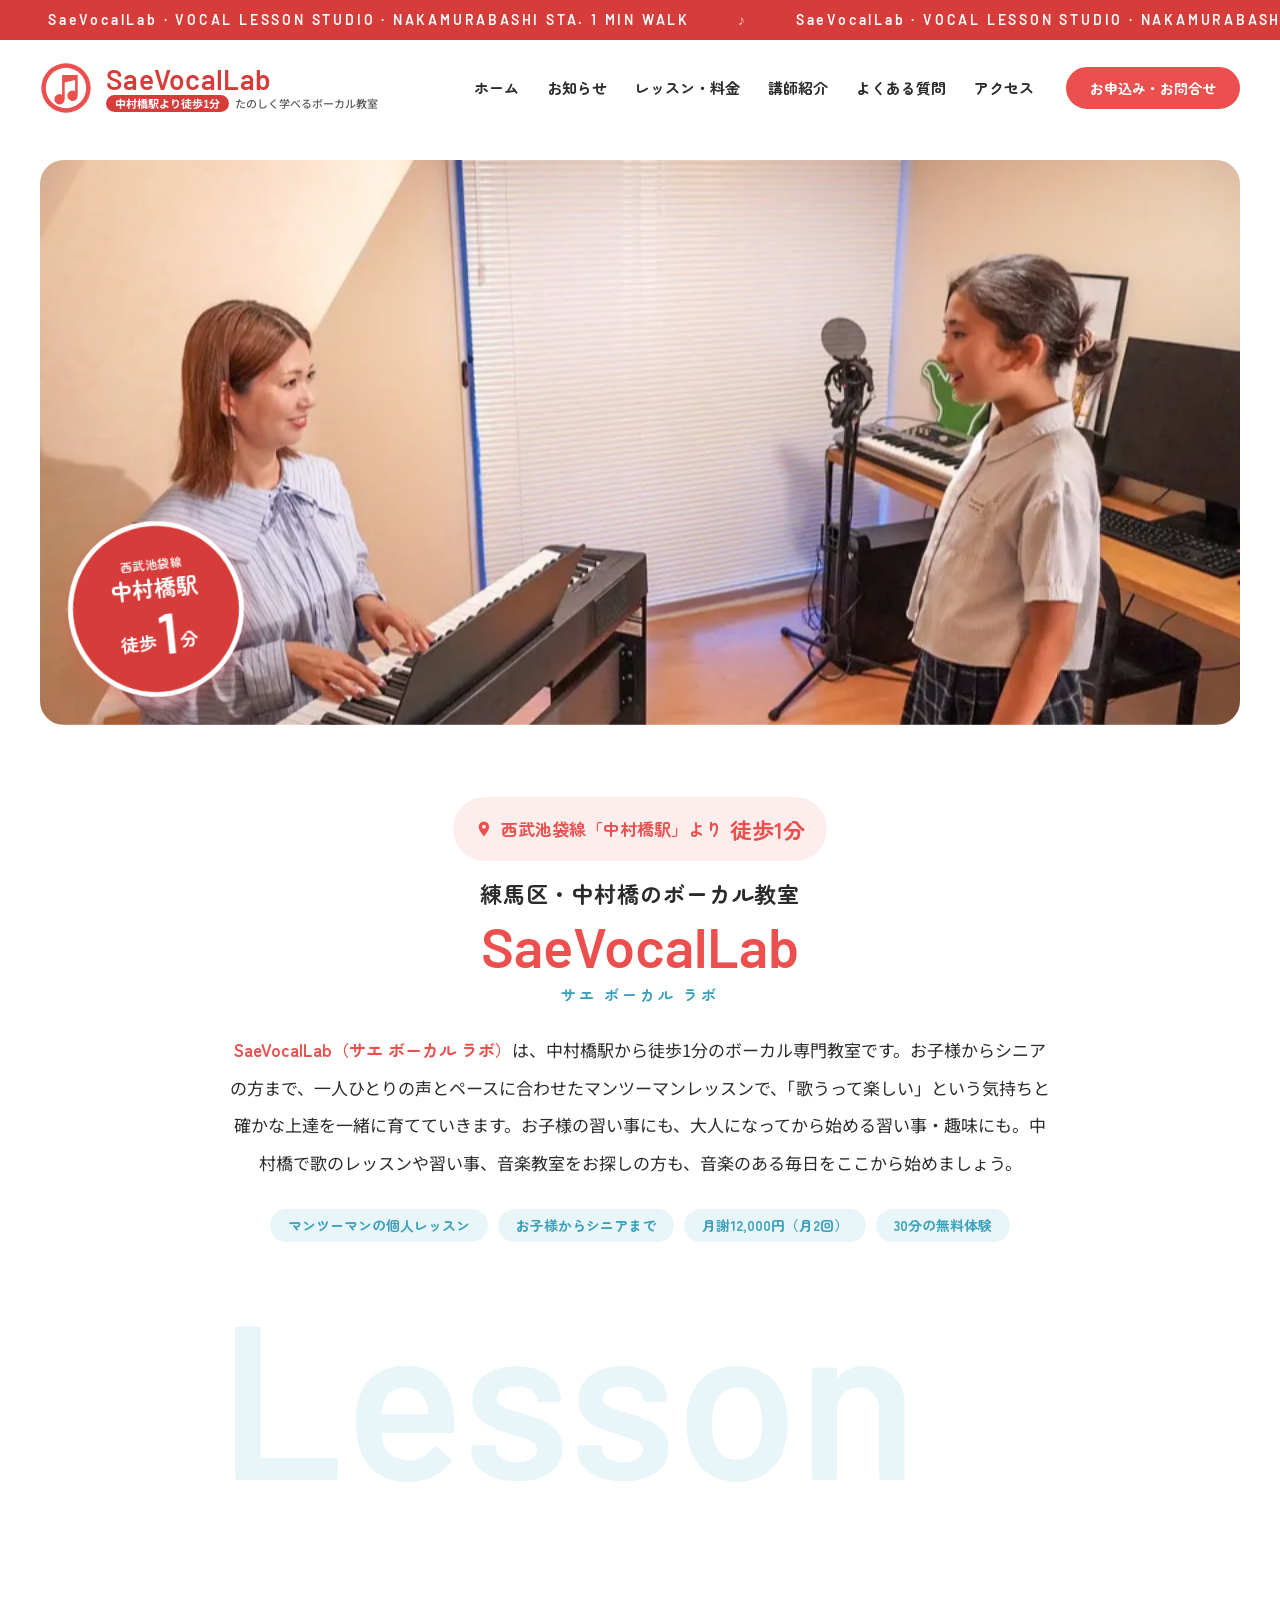
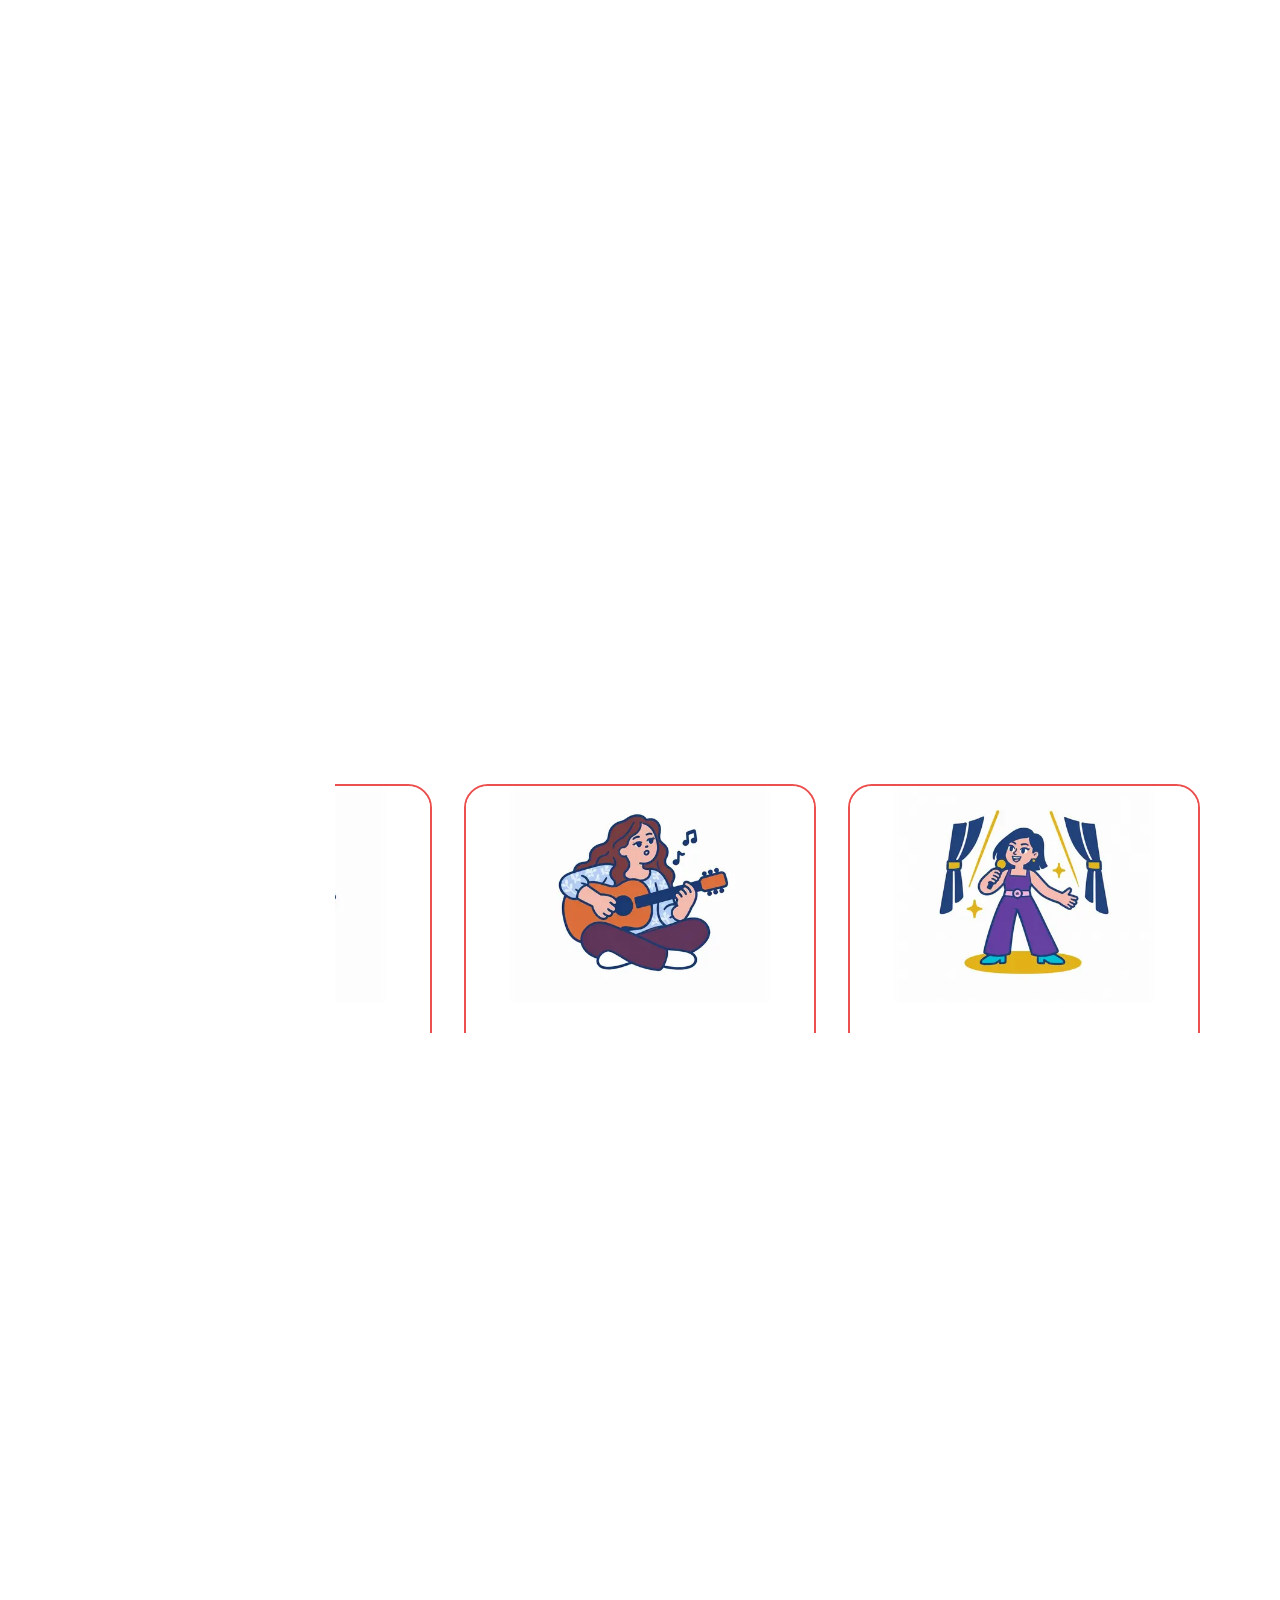
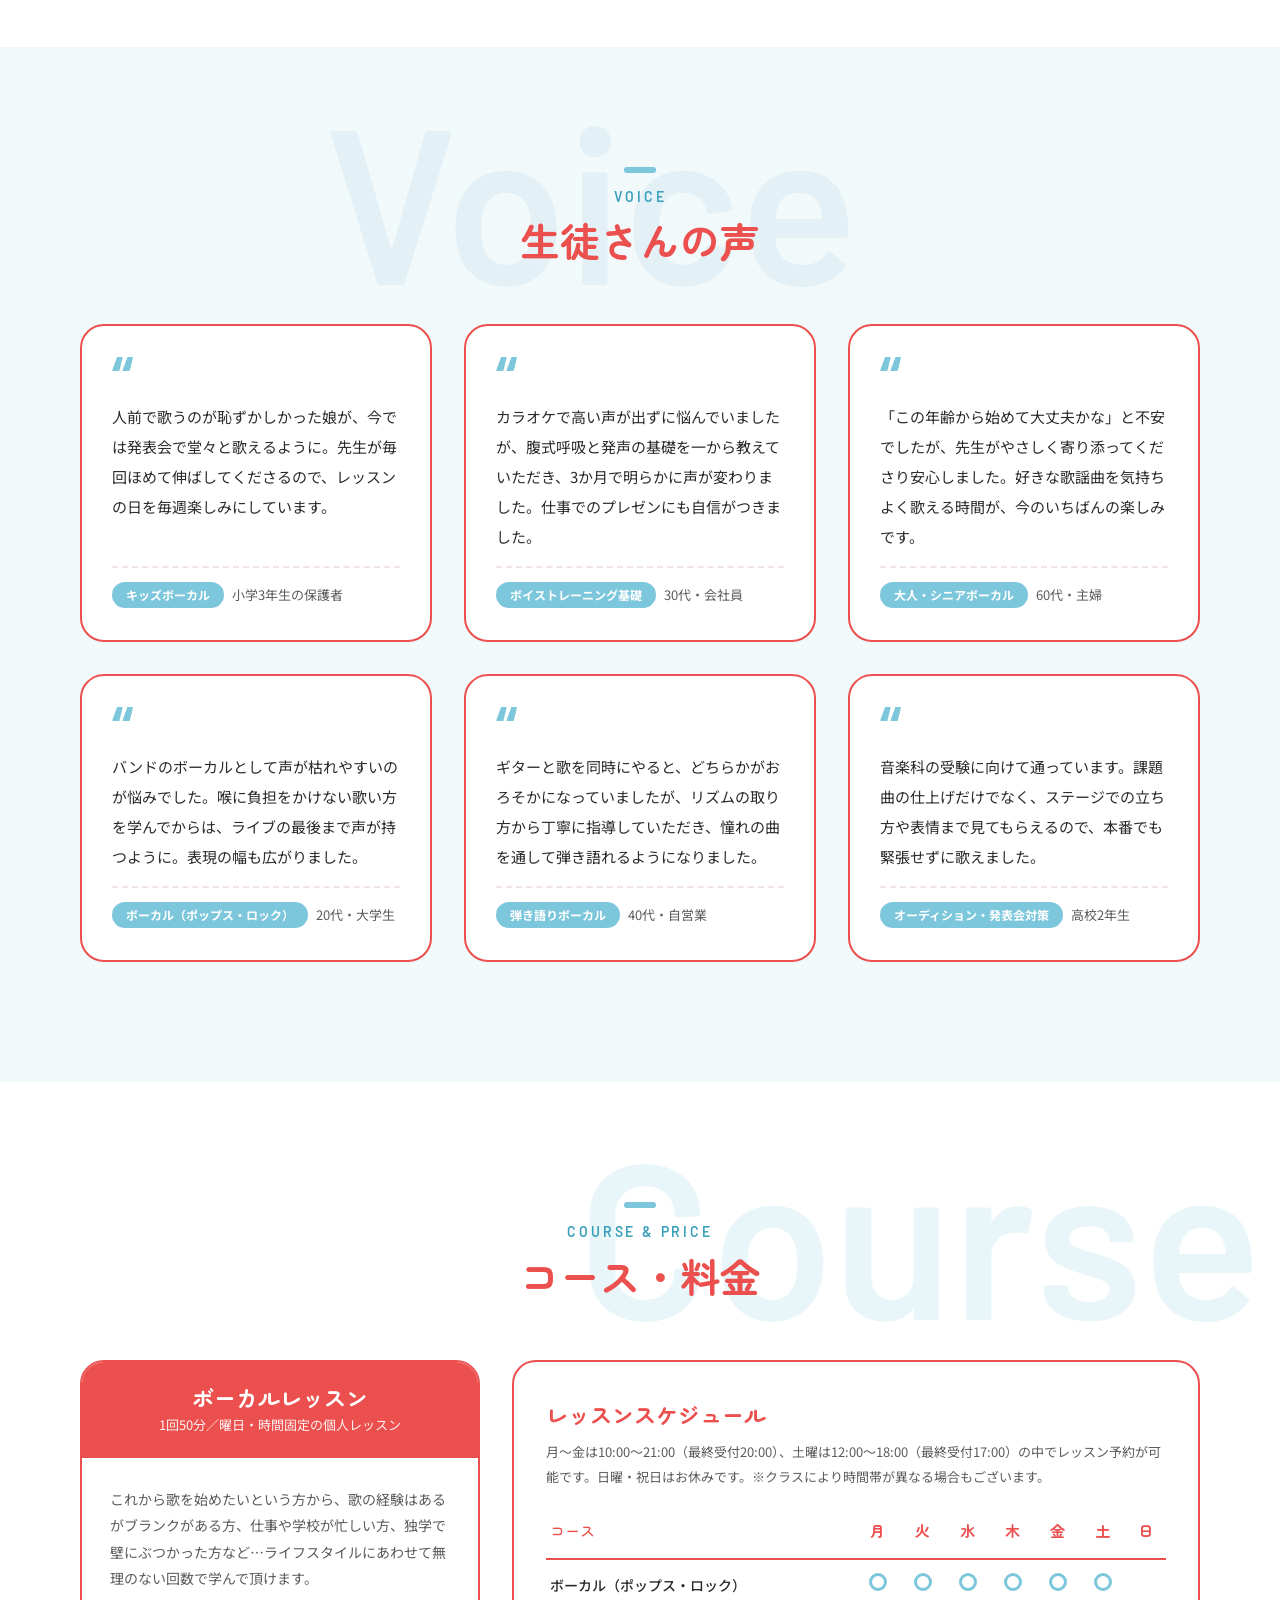
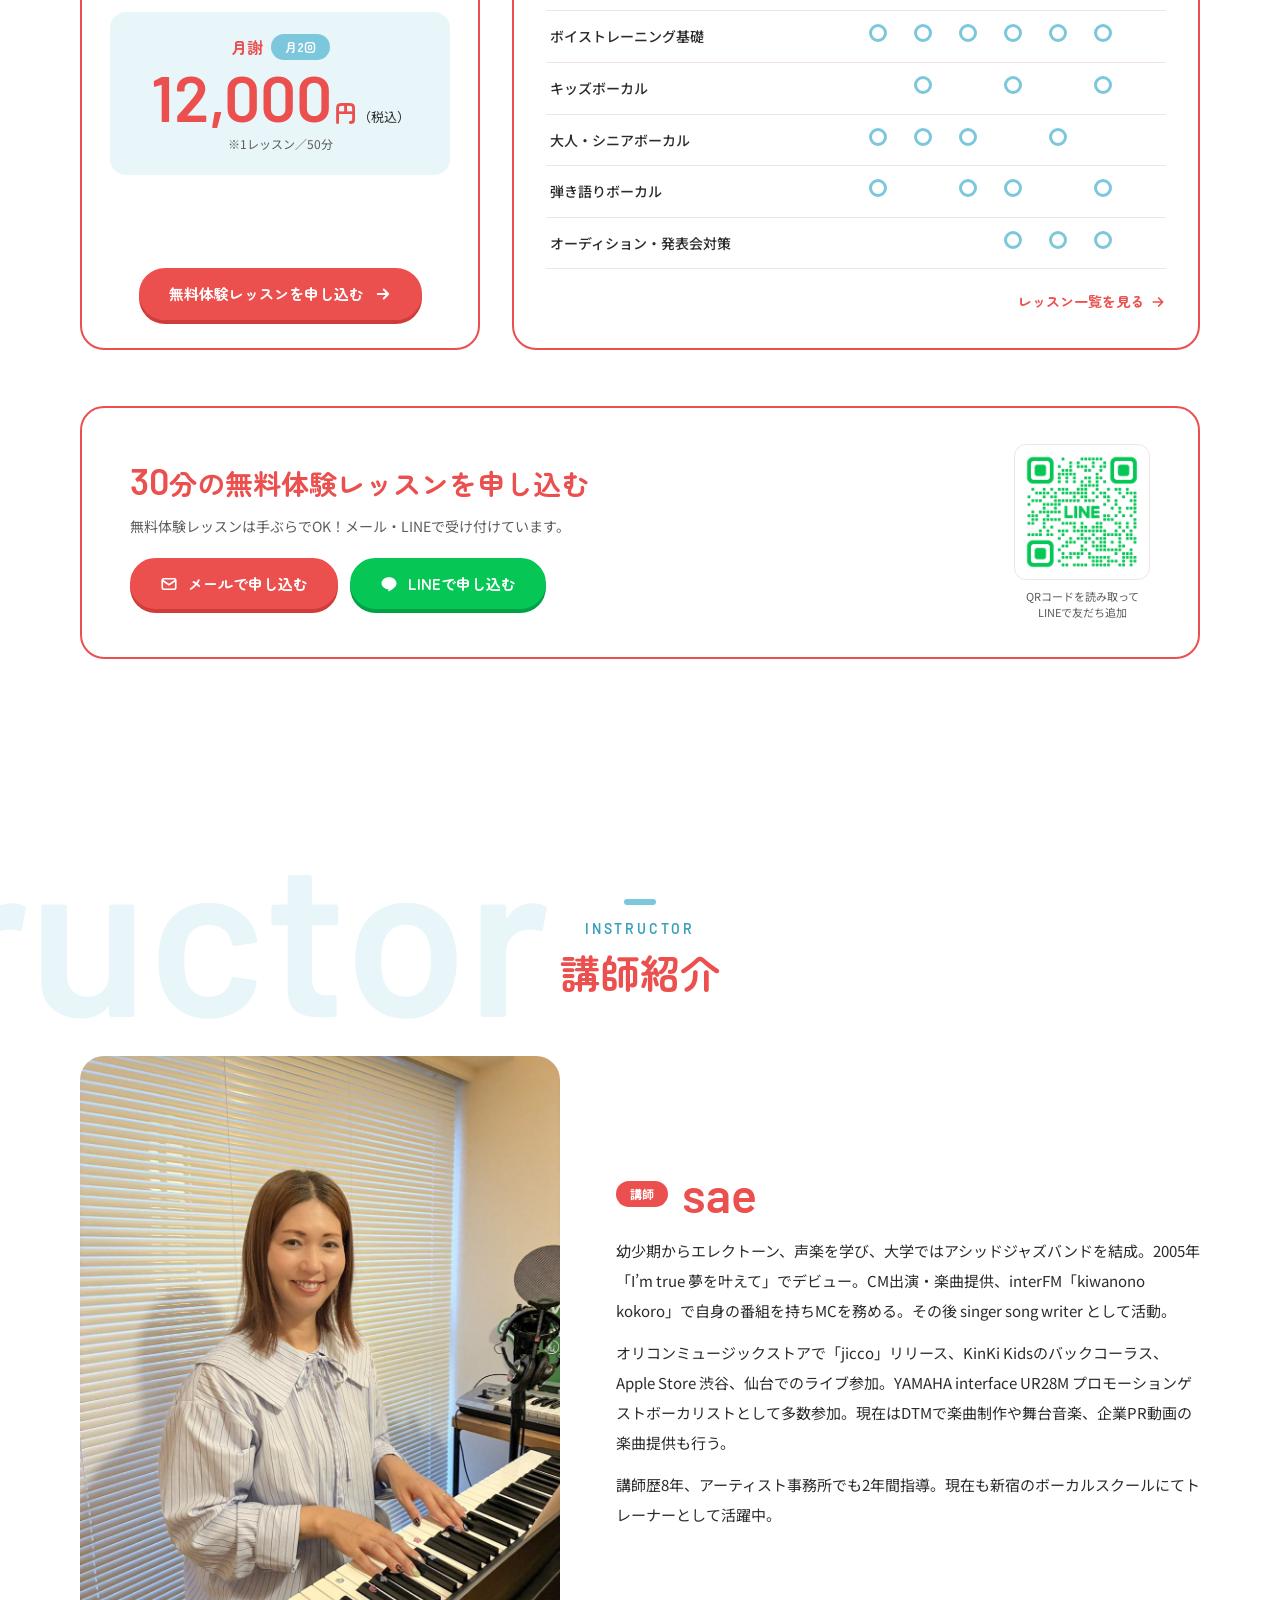
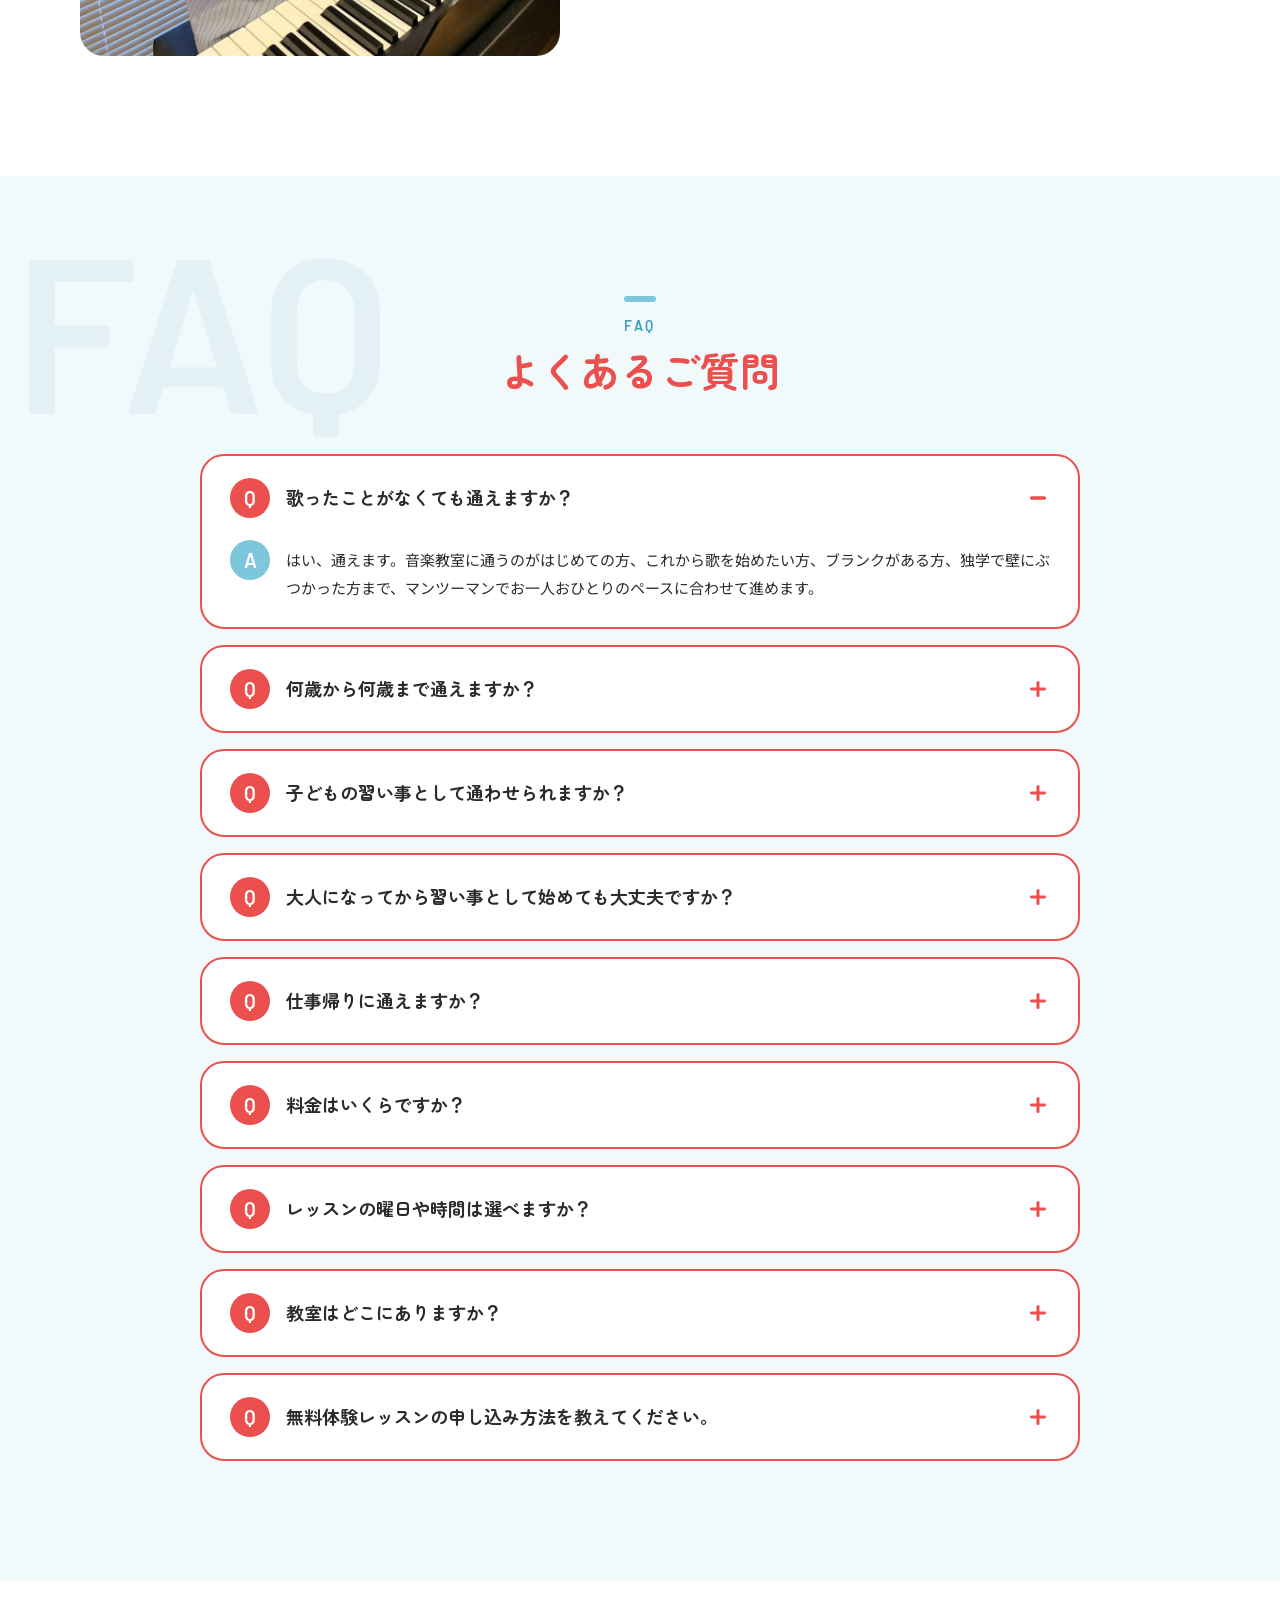
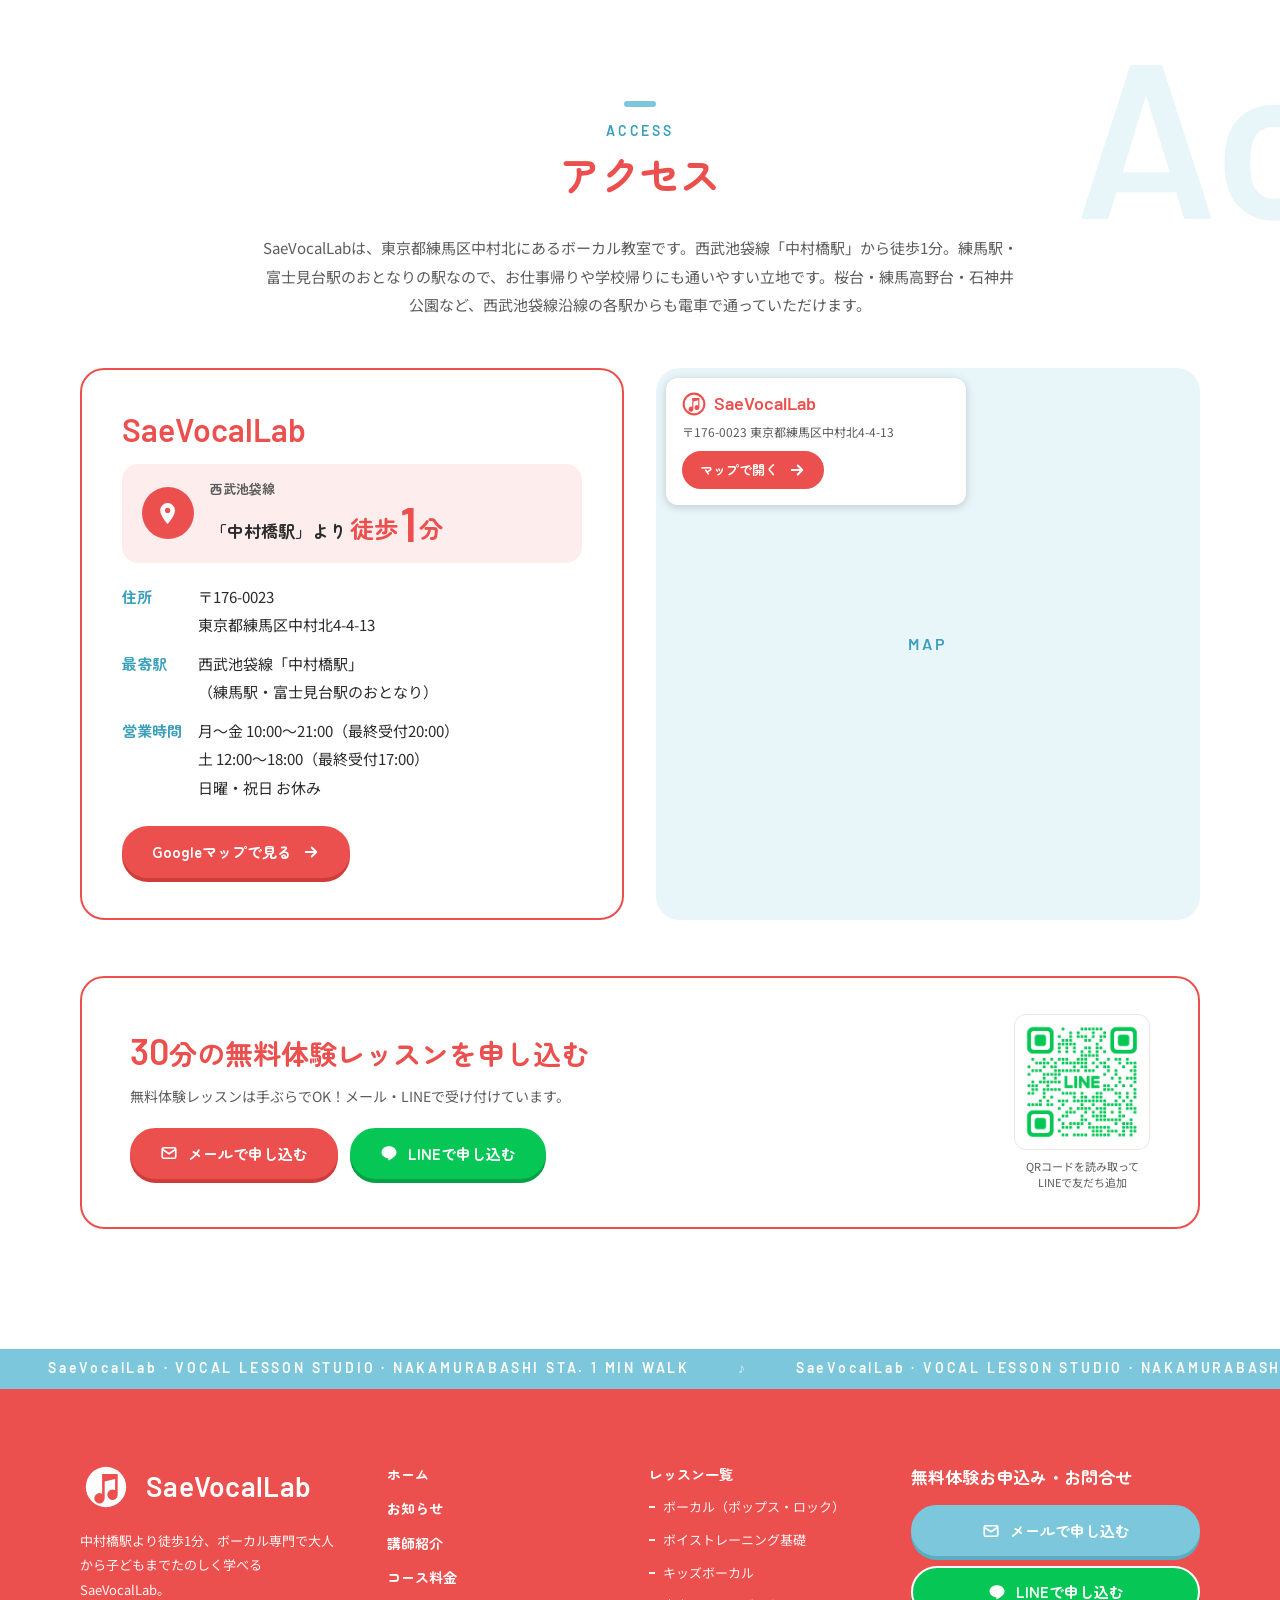
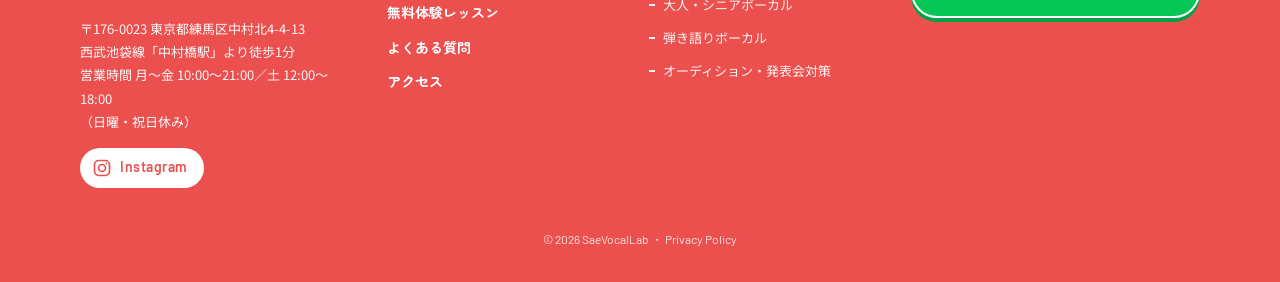
==== commit 71be7c67: "Add files via upload" ====
--- a/index.html
+++ b/index.html
@@ -3,10 +3,10 @@
 <head>
 <meta charset="UTF-8">
 <meta name="viewport" content="width=device-width, initial-scale=1">
-<title>中村橋駅徒歩1分のボーカル教室・ボイトレ｜SaeVocalLab（練馬区）</title>
-<meta name="description" content="練馬区・西武池袋線「中村橋駅」徒歩1分のボーカル・ボイストレーニング教室SaeVocalLab（サエ ボーカル ラボ）。お子様からシニアまでマンツーマンの個人レッスン。月謝12,000円（月2回）、30分の無料体験レッスン受付中。">
-<meta property="og:title" content="中村橋駅徒歩1分のボーカル教室・ボイトレ｜SaeVocalLab（練馬区）">
-<meta property="og:description" content="練馬区・西武池袋線「中村橋駅」徒歩1分のボーカル・ボイストレーニング教室SaeVocalLab（サエ ボーカル ラボ）。お子様からシニアまでマンツーマンの個人レッスン。月謝12,000円（月2回）、30分の無料体験レッスン受付中。">
+<title>中村橋駅徒歩1分のボーカル教室・ボイトレ・習い事｜SaeVocalLab（練馬区）</title>
+<meta name="description" content="練馬区・西武池袋線「中村橋駅」徒歩1分のボーカル・ボイストレーニング教室SaeVocalLab（サエ ボーカル ラボ）。子どもの習い事から大人・シニアの趣味まで、マンツーマンの個人レッスン。月謝12,000円（月2回）、30分の無料体験レッスン受付中。">
+<meta property="og:title" content="中村橋駅徒歩1分のボーカル教室・ボイトレ・習い事｜SaeVocalLab（練馬区）">
+<meta property="og:description" content="練馬区・西武池袋線「中村橋駅」徒歩1分のボーカル・ボイストレーニング教室SaeVocalLab（サエ ボーカル ラボ）。子どもの習い事から大人・シニアの趣味まで、マンツーマンの個人レッスン。月謝12,000円（月2回）、30分の無料体験レッスン受付中。">
 <meta property="og:type" content="website">
 <meta name="theme-color" content="#eb504e">
 <link rel="icon" href="data:image/svg+xml,%3Csvg xmlns='http://www.w3.org/2000/svg' viewBox='0 0 80 80'%3E%3Ccircle cx='40' cy='40' r='38' fill='%23eb504e'/%3E%3Ccircle cx='40' cy='40' r='31' fill='%23fff'/%3E%3Cpath d='M34 20v30.4a8 8 0 1 0 4 6.9V31.6l16-4V45a8 8 0 1 0 4 6.9V20z' fill='%23eb504e'/%3E%3C/svg%3E">
@@ -39,7 +39,7 @@
         "サエ ボーカル ラボ",
         "サエボーカルラボ"
       ],
-      "description": "西武池袋線「中村橋駅」より徒歩1分のボーカル専門教室。お子様からシニアまで、マンツーマンの個人レッスン。30分の無料体験レッスン受付中。",
+      "description": "西武池袋線「中村橋駅」より徒歩1分のボーカル専門教室。子どもの習い事から大人・シニアの趣味まで、マンツーマンの個人レッスン。30分の無料体験レッスン受付中。",
       "url": "https://saevocallab.co.jp/",
       "logo": "https://saevocallab.co.jp/assets/img/logo.png",
       "image": "https://saevocallab.co.jp/assets/img/ogp.jpg",
@@ -64,7 +64,9 @@
         "キッズボーカル",
         "弾き語り",
         "オーディション対策",
-        "音楽科受験対策"
+        "音楽科受験対策",
+        "子どもの習い事",
+        "大人の習い事"
       ],
       "hasOfferCatalog": {
         "@type": "OfferCatalog",
@@ -180,7 +182,7 @@
       "@type": "WebPage",
       "@id": "https://saevocallab.co.jp/#webpage",
       "url": "https://saevocallab.co.jp/",
-      "name": "中村橋駅徒歩1分のボーカル教室・ボイトレ｜SaeVocalLab（練馬区）",
+      "name": "中村橋駅徒歩1分のボーカル教室・ボイトレ・習い事｜SaeVocalLab（練馬区）",
       "isPartOf": {
         "@id": "https://saevocallab.co.jp/#website"
       },
@@ -192,7 +194,7 @@
         "@type": "ImageObject",
         "url": "https://saevocallab.co.jp/assets/img/ogp.jpg"
       },
-      "description": "練馬区・西武池袋線「中村橋駅」徒歩1分のボーカル・ボイストレーニング教室SaeVocalLab（サエ ボーカル ラボ）。お子様からシニアまでマンツーマンの個人レッスン。月謝12,000円（月2回）、30分の無料体験レッスン受付中。"
+      "description": "練馬区・西武池袋線「中村橋駅」徒歩1分のボーカル・ボイストレーニング教室SaeVocalLab（サエ ボーカル ラボ）。子どもの習い事から大人・シニアの趣味まで、マンツーマンの個人レッスン。月謝12,000円（月2回）、30分の無料体験レッスン受付中。"
     },
     {
       "@type": "FAQPage",
@@ -203,7 +205,7 @@
           "name": "歌ったことがなくても通えますか？",
           "acceptedAnswer": {
             "@type": "Answer",
-            "text": "はい、通えます。これから歌を始めたい方、ブランクがある方、独学で壁にぶつかった方まで、マンツーマンでお一人おひとりのペースに合わせて進めます。"
+            "text": "はい、通えます。音楽教室に通うのがはじめての方、これから歌を始めたい方、ブランクがある方、独学で壁にぶつかった方まで、マンツーマンでお一人おひとりのペースに合わせて進めます。"
           }
         },
         {
@@ -212,6 +214,30 @@
           "acceptedAnswer": {
             "@type": "Answer",
             "text": "お子様からシニアの方まで通っていただけます。お子様向けの「キッズボーカル」、大人の方向けの「大人・シニアボーカル」などのコースがあります。"
+          }
+        },
+        {
+          "@type": "Question",
+          "name": "子どもの習い事として通わせられますか？",
+          "acceptedAnswer": {
+            "@type": "Answer",
+            "text": "はい。お子様向けの「キッズボーカル」コースでは、年齢や性格に合わせてゲームやリズム遊びを取り入れながら、楽しく正しい発声と音感を育てます。教室は中村橋駅から徒歩1分なので、習い事として通いやすい場所です。"
+          }
+        },
+        {
+          "@type": "Question",
+          "name": "大人になってから習い事として始めても大丈夫ですか？",
+          "acceptedAnswer": {
+            "@type": "Answer",
+            "text": "もちろんです。大人の方向けの「大人・シニアボーカル」コースでは、懐かしの歌謡曲からカラオケの十八番まで、お好きな曲でゆったりとレッスンします。マンツーマンなので、はじめての方もご自分のペースで進められます。"
+          }
+        },
+        {
+          "@type": "Question",
+          "name": "仕事帰りに通えますか？",
+          "acceptedAnswer": {
+            "@type": "Answer",
+            "text": "はい。月〜金は21:00まで（最終受付20:00）レッスンを行っているので、社会人の方もお仕事帰りに通っていただけます。コースによってレッスン曜日が異なりますので、レッスンスケジュールをご確認ください。"
           }
         },
         {
@@ -275,7 +301,7 @@
   <div class="inner fade">
     <p class="intro__station"><svg class="ic-pin" viewBox="0 0 24 24" fill="currentColor" aria-hidden="true"><path d="M12 2a7 7 0 0 0-7 7c0 5.2 7 13 7 13s7-7.8 7-13a7 7 0 0 0-7-7zm0 9.5A2.5 2.5 0 1 1 12 6.5a2.5 2.5 0 0 1 0 5z"/></svg>西武池袋線「中村橋駅」より<b>徒歩1分</b></p>
     <h1 class="intro__h1"><span class="intro__h1-area">練馬区・中村橋のボーカル教室</span>SaeVocalLab<span class="intro__h1-kana">サエ ボーカル ラボ</span></h1>
-    <p class="intro__text"><strong>SaeVocalLab（サエ ボーカル ラボ）</strong>は、中村橋駅から徒歩1分のボーカル専門教室です。お子様からシニアの方まで、一人ひとりの声とペースに合わせたマンツーマンレッスンで、「歌うって楽しい」という気持ちと確かな上達を一緒に育てていきます。音楽のある毎日を、ここから始めましょう。</p>
+    <p class="intro__text"><strong>SaeVocalLab（サエ ボーカル ラボ）</strong>は、中村橋駅から徒歩1分のボーカル専門教室です。お子様からシニアの方まで、一人ひとりの声とペースに合わせたマンツーマンレッスンで、「歌うって楽しい」という気持ちと確かな上達を一緒に育てていきます。お子様の習い事にも、大人になってから始める習い事・趣味にも。中村橋で歌のレッスンや習い事、音楽教室をお探しの方も、音楽のある毎日をここから始めましょう。</p>
     <ul class="intro__tags"><li>マンツーマンの個人レッスン</li><li>お子様からシニアまで</li><li>月謝12,000円（月2回）</li><li>30分の無料体験</li></ul>
   </div>
 </section>
@@ -479,10 +505,19 @@
     <div class="sec-head fade"><span class="sec-head__bar"></span><span class="sec-head__en">FAQ</span><h2 class="sec-head__ja">よくあるご質問</h2></div>
     <div class="faq"><div class="card faq__item fade is-open">
   <button class="faq__q" type="button" aria-expanded="true"><span class="faq__mark">Q</span>歌ったことがなくても通えますか？<span class="faq__toggle" aria-hidden="true"></span></button>
-  <div class="faq__a"><div><div class="faq__a-in"><span class="faq__mark faq__mark--a">A</span><p>はい、通えます。これから歌を始めたい方、ブランクがある方、独学で壁にぶつかった方まで、マンツーマンでお一人おひとりのペースに合わせて進めます。</p></div></div></div>
+  <div class="faq__a"><div><div class="faq__a-in"><span class="faq__mark faq__mark--a">A</span><p>はい、通えます。音楽教室に通うのがはじめての方、これから歌を始めたい方、ブランクがある方、独学で壁にぶつかった方まで、マンツーマンでお一人おひとりのペースに合わせて進めます。</p></div></div></div>
 </div><div class="card faq__item fade">
   <button class="faq__q" type="button" aria-expanded="false"><span class="faq__mark">Q</span>何歳から何歳まで通えますか？<span class="faq__toggle" aria-hidden="true"></span></button>
   <div class="faq__a"><div><div class="faq__a-in"><span class="faq__mark faq__mark--a">A</span><p>お子様からシニアの方まで通っていただけます。お子様向けの「キッズボーカル」、大人の方向けの「大人・シニアボーカル」などのコースがあります。</p></div></div></div>
+</div><div class="card faq__item fade">
+  <button class="faq__q" type="button" aria-expanded="false"><span class="faq__mark">Q</span>子どもの習い事として通わせられますか？<span class="faq__toggle" aria-hidden="true"></span></button>
+  <div class="faq__a"><div><div class="faq__a-in"><span class="faq__mark faq__mark--a">A</span><p>はい。お子様向けの「キッズボーカル」コースでは、年齢や性格に合わせてゲームやリズム遊びを取り入れながら、楽しく正しい発声と音感を育てます。教室は中村橋駅から徒歩1分なので、習い事として通いやすい場所です。</p></div></div></div>
+</div><div class="card faq__item fade">
+  <button class="faq__q" type="button" aria-expanded="false"><span class="faq__mark">Q</span>大人になってから習い事として始めても大丈夫ですか？<span class="faq__toggle" aria-hidden="true"></span></button>
+  <div class="faq__a"><div><div class="faq__a-in"><span class="faq__mark faq__mark--a">A</span><p>もちろんです。大人の方向けの「大人・シニアボーカル」コースでは、懐かしの歌謡曲からカラオケの十八番まで、お好きな曲でゆったりとレッスンします。マンツーマンなので、はじめての方もご自分のペースで進められます。</p></div></div></div>
+</div><div class="card faq__item fade">
+  <button class="faq__q" type="button" aria-expanded="false"><span class="faq__mark">Q</span>仕事帰りに通えますか？<span class="faq__toggle" aria-hidden="true"></span></button>
+  <div class="faq__a"><div><div class="faq__a-in"><span class="faq__mark faq__mark--a">A</span><p>はい。月〜金は21:00まで（最終受付20:00）レッスンを行っているので、社会人の方もお仕事帰りに通っていただけます。コースによってレッスン曜日が異なりますので、レッスンスケジュールをご確認ください。</p></div></div></div>
 </div><div class="card faq__item fade">
   <button class="faq__q" type="button" aria-expanded="false"><span class="faq__mark">Q</span>料金はいくらですか？<span class="faq__toggle" aria-hidden="true"></span></button>
   <div class="faq__a"><div><div class="faq__a-in"><span class="faq__mark faq__mark--a">A</span><p>月謝12,000円（税込）です。月2回、1回50分の個人レッスンです。</p></div></div></div>
@@ -503,7 +538,7 @@
   <span class="watermark watermark--l" aria-hidden="true">Access</span>
   <div class="inner">
     <div class="sec-head fade"><span class="sec-head__bar"></span><span class="sec-head__en">Access</span><h2 class="sec-head__ja">アクセス</h2></div>
-    <p class="sec-lead fade">SaeVocalLabは、東京都練馬区中村北にあるボーカル教室です。西武池袋線「中村橋駅」から徒歩1分。練馬駅・富士見台駅のおとなりの駅なので、お仕事帰りや学校帰りにも通いやすい立地です。</p>
+    <p class="sec-lead fade">SaeVocalLabは、東京都練馬区中村北にあるボーカル教室です。西武池袋線「中村橋駅」から徒歩1分。練馬駅・富士見台駅のおとなりの駅なので、お仕事帰りや学校帰りにも通いやすい立地です。桜台・練馬高野台・石神井公園など、西武池袋線沿線の各駅からも電車で通っていただけます。</p>
     <div class="access">
       <div class="card access__card fade">
         <p class="access__name">SaeVocalLab</p>
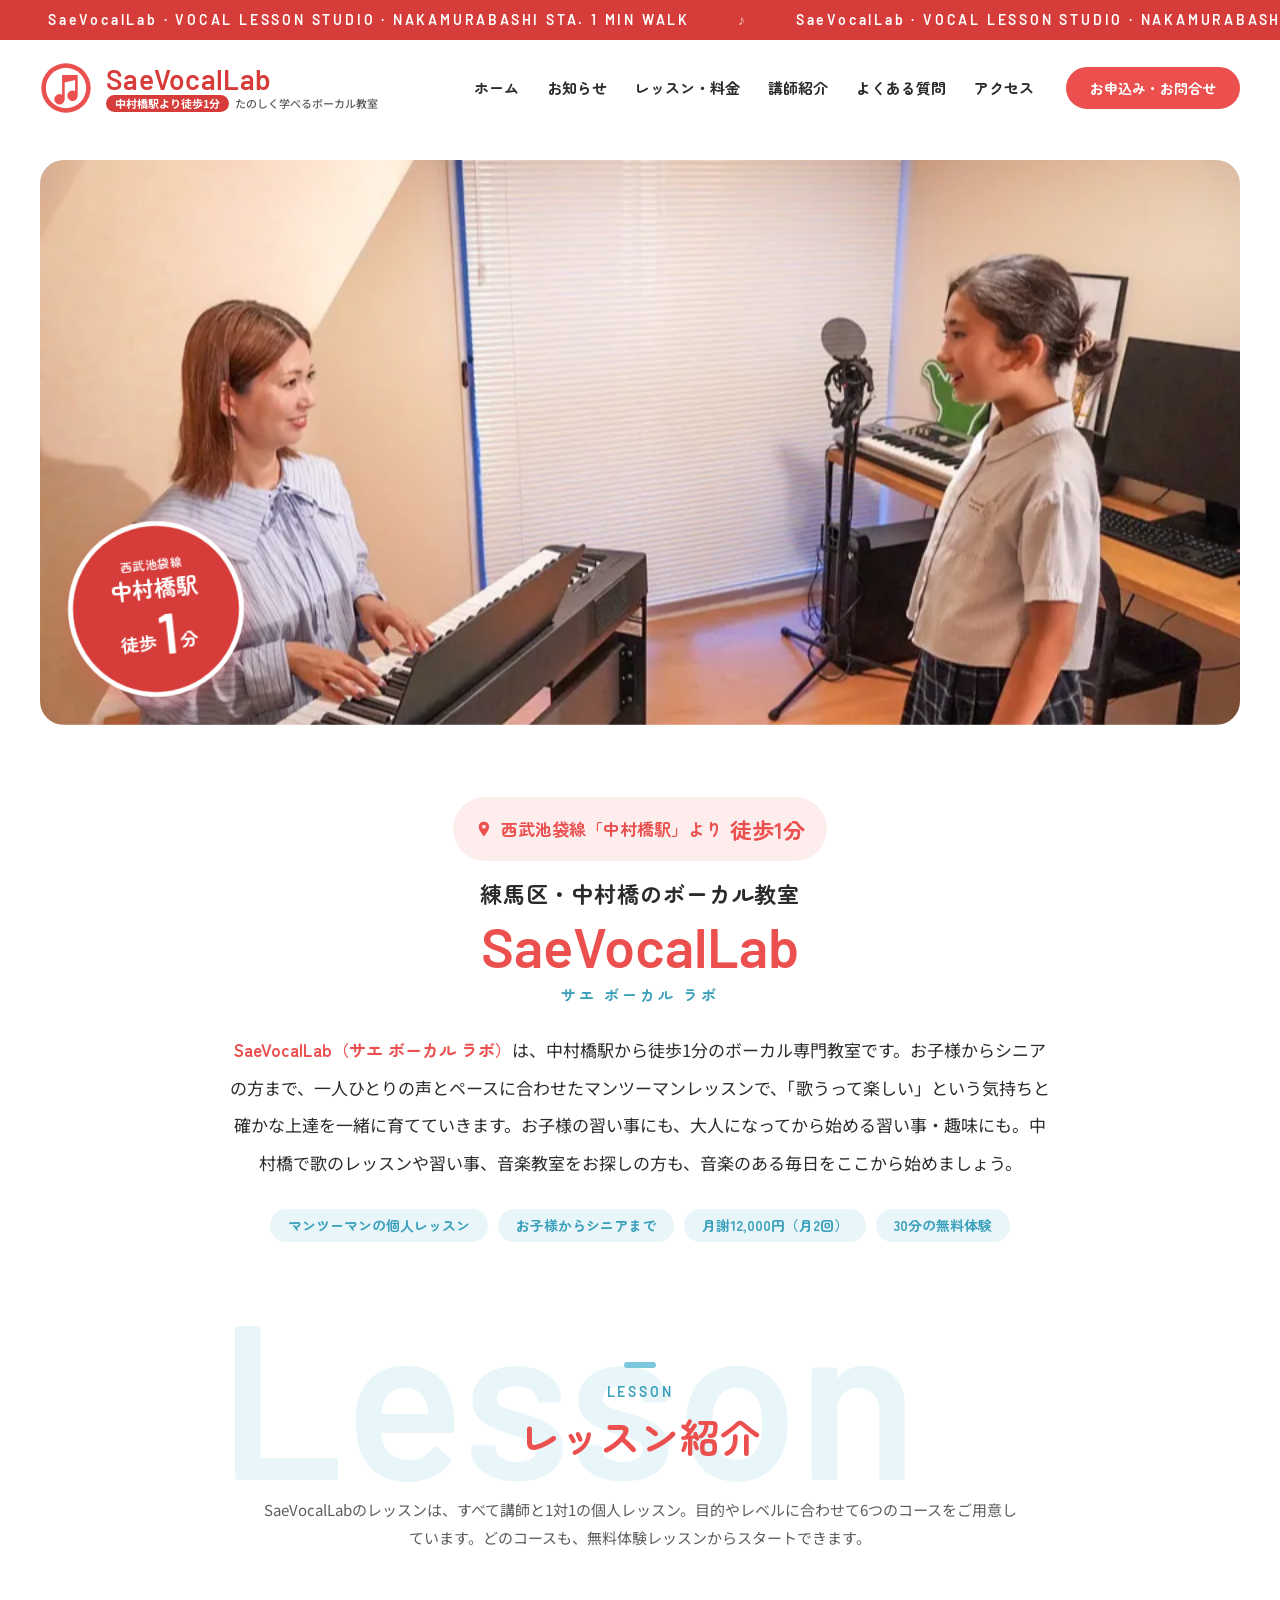
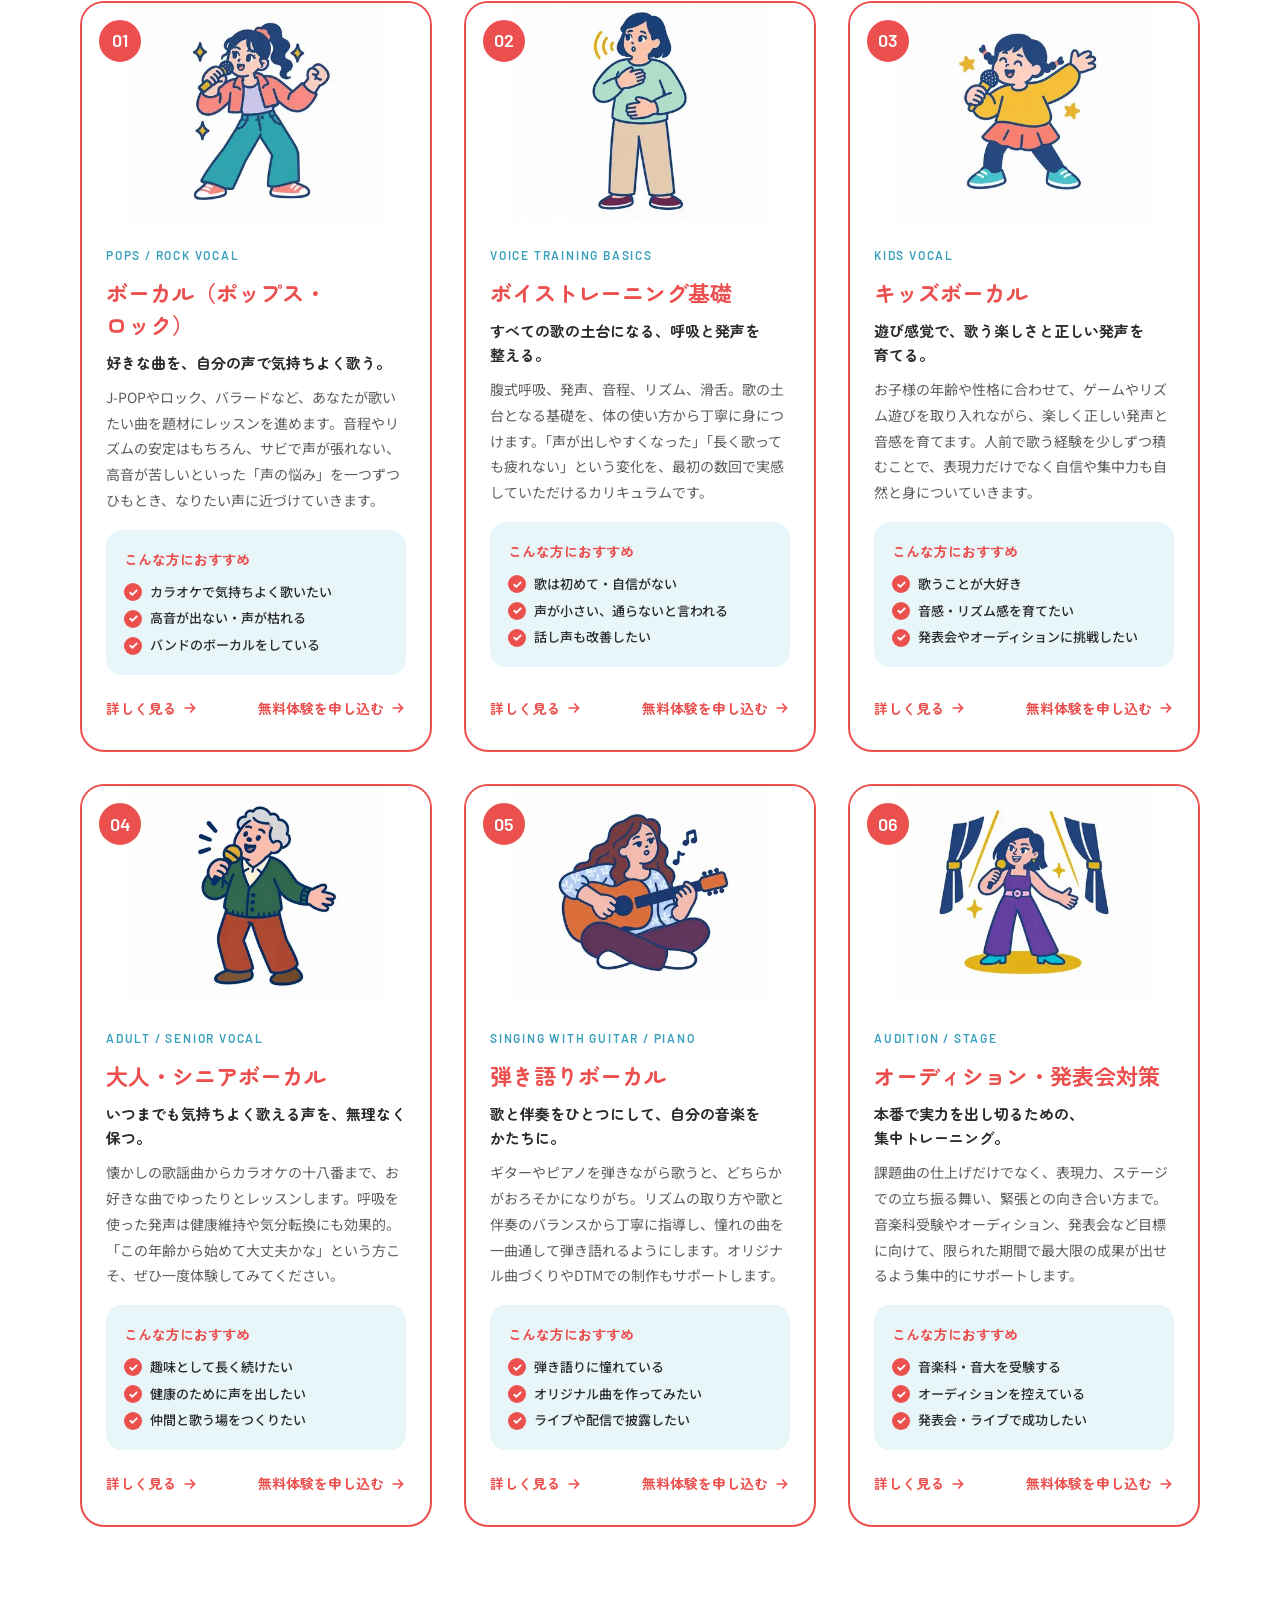
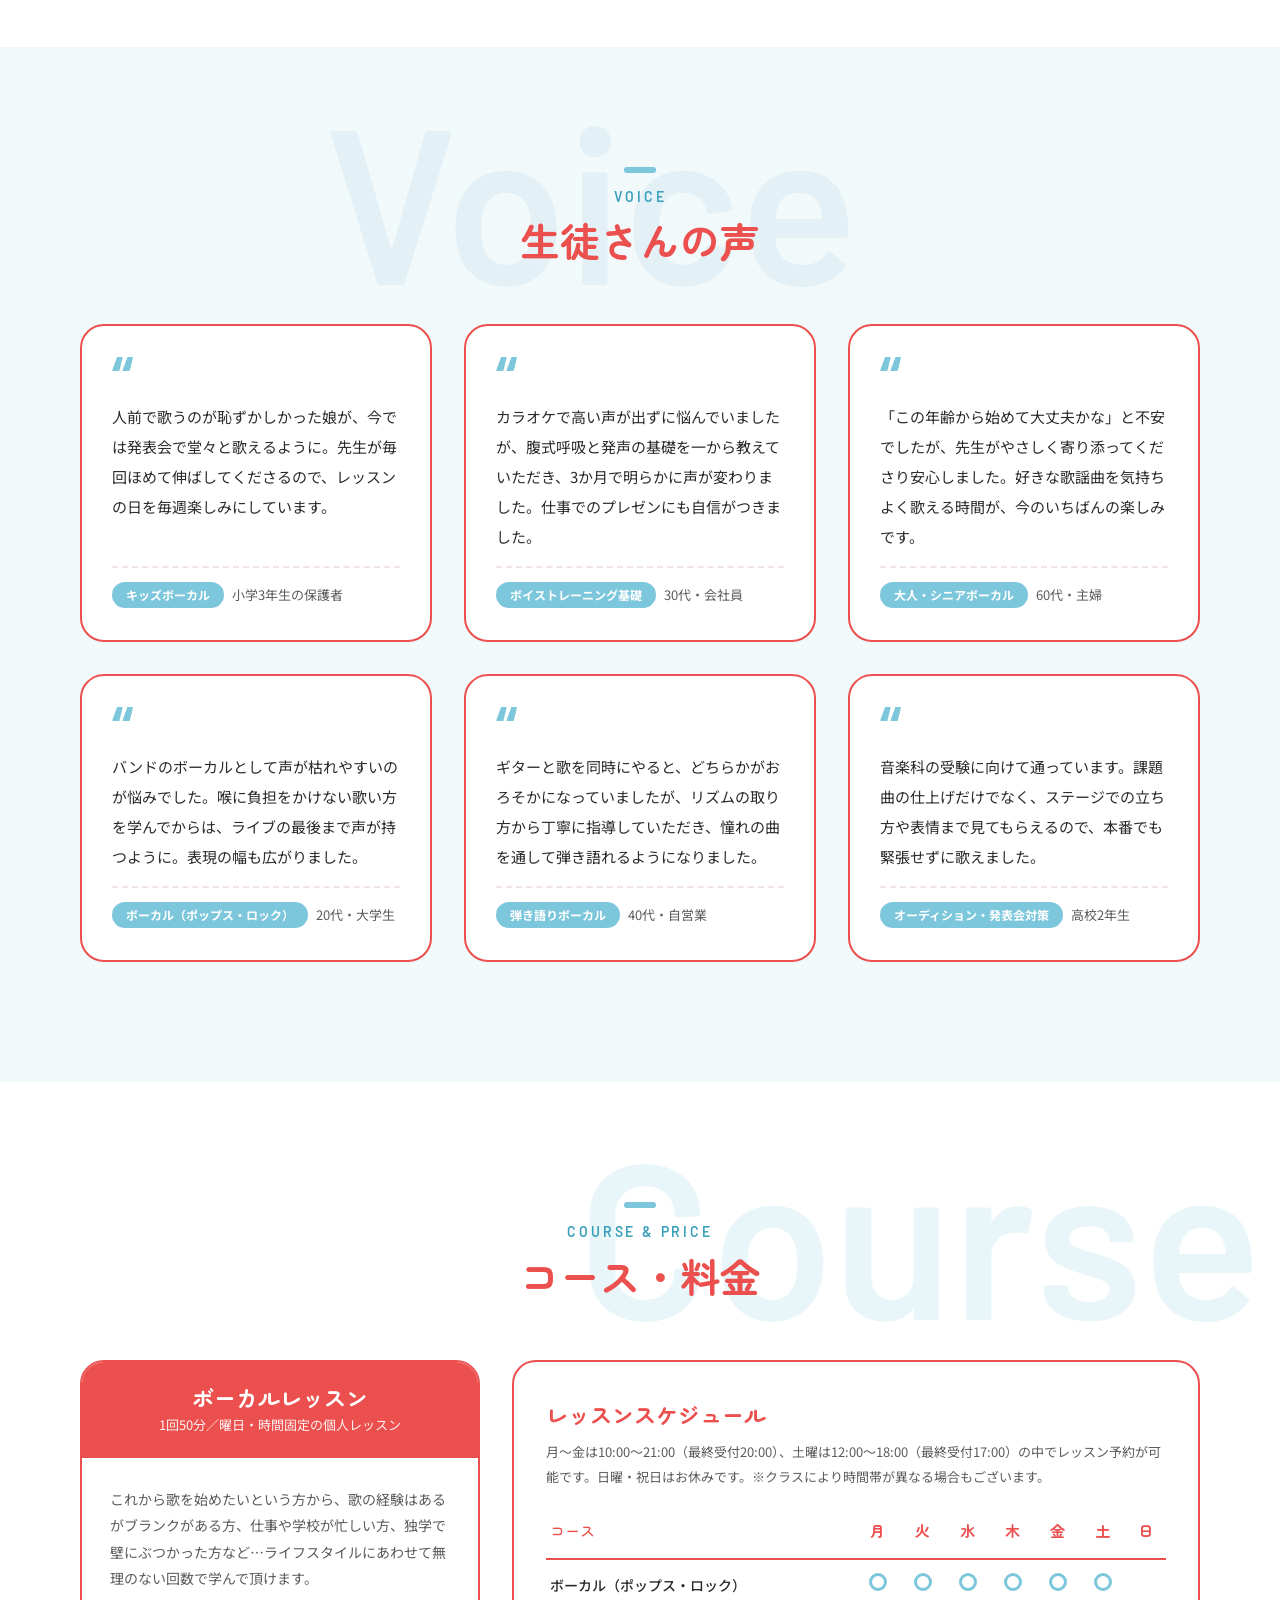
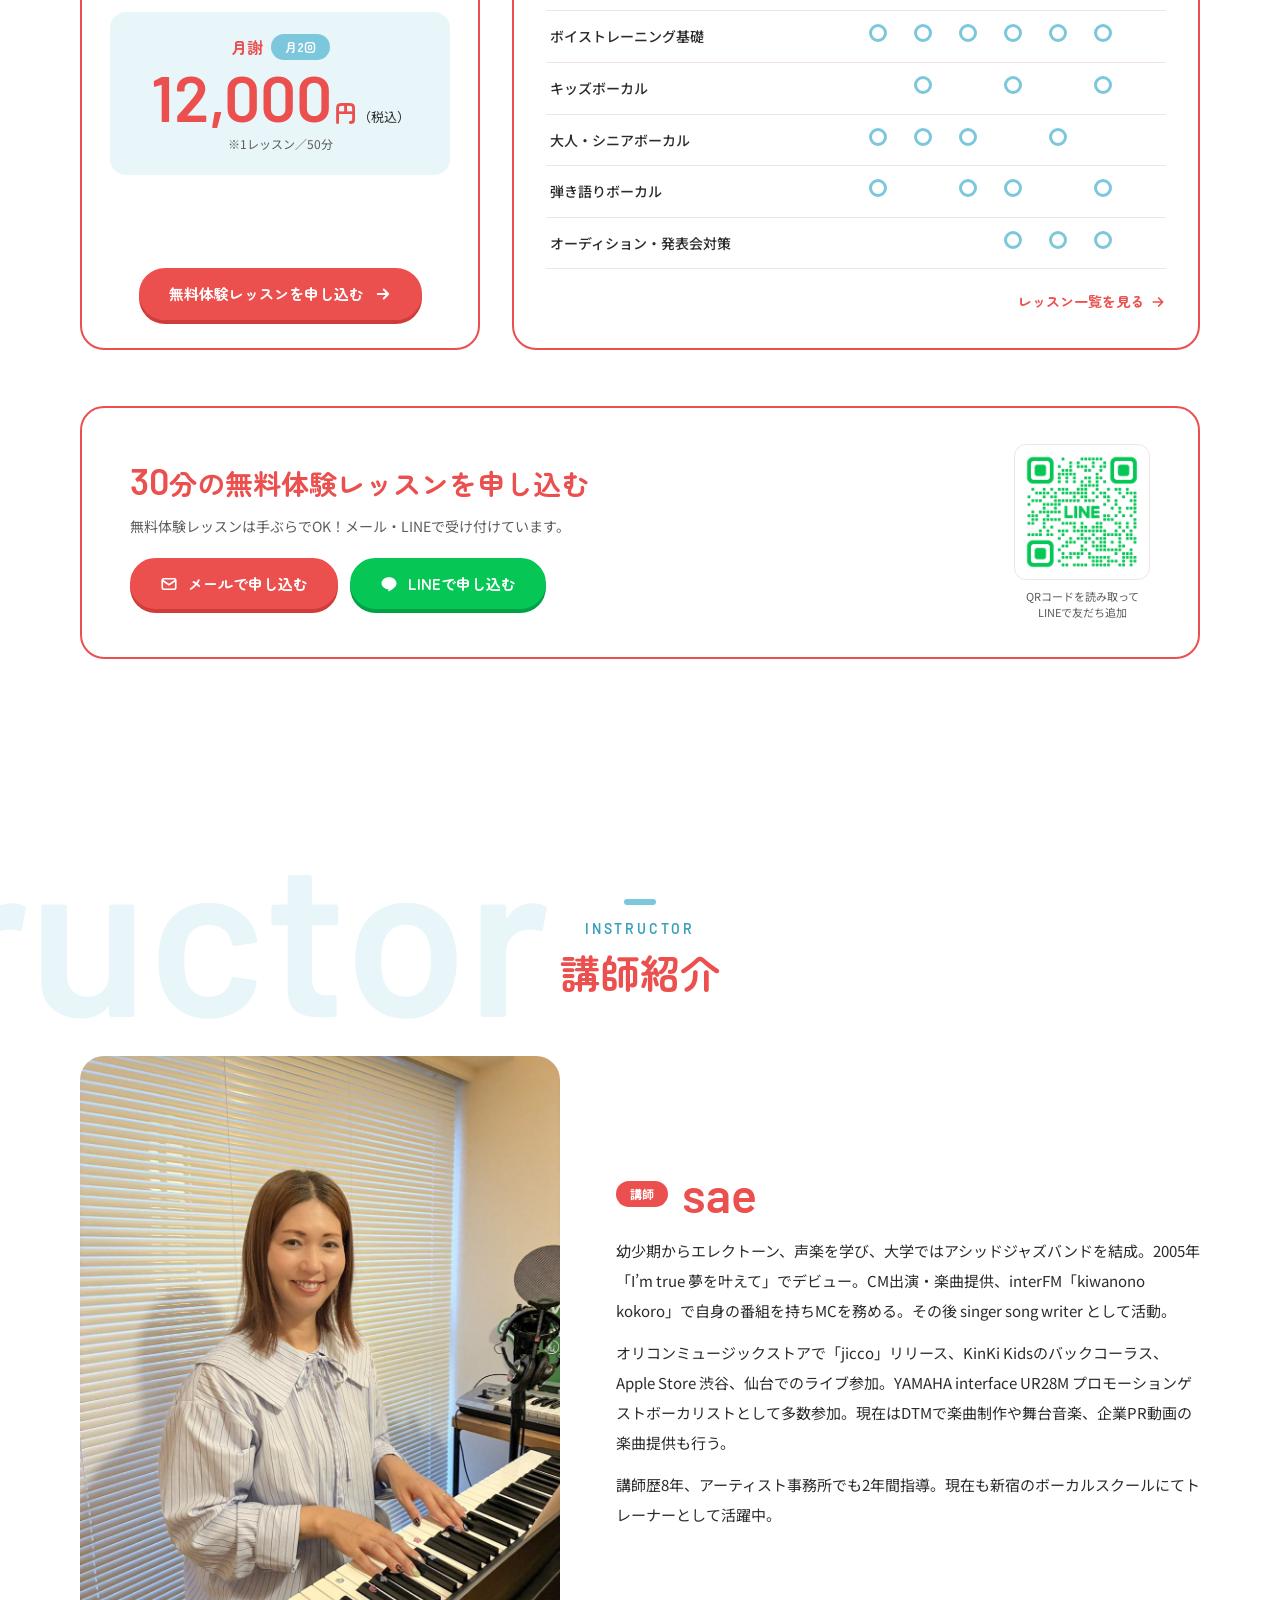
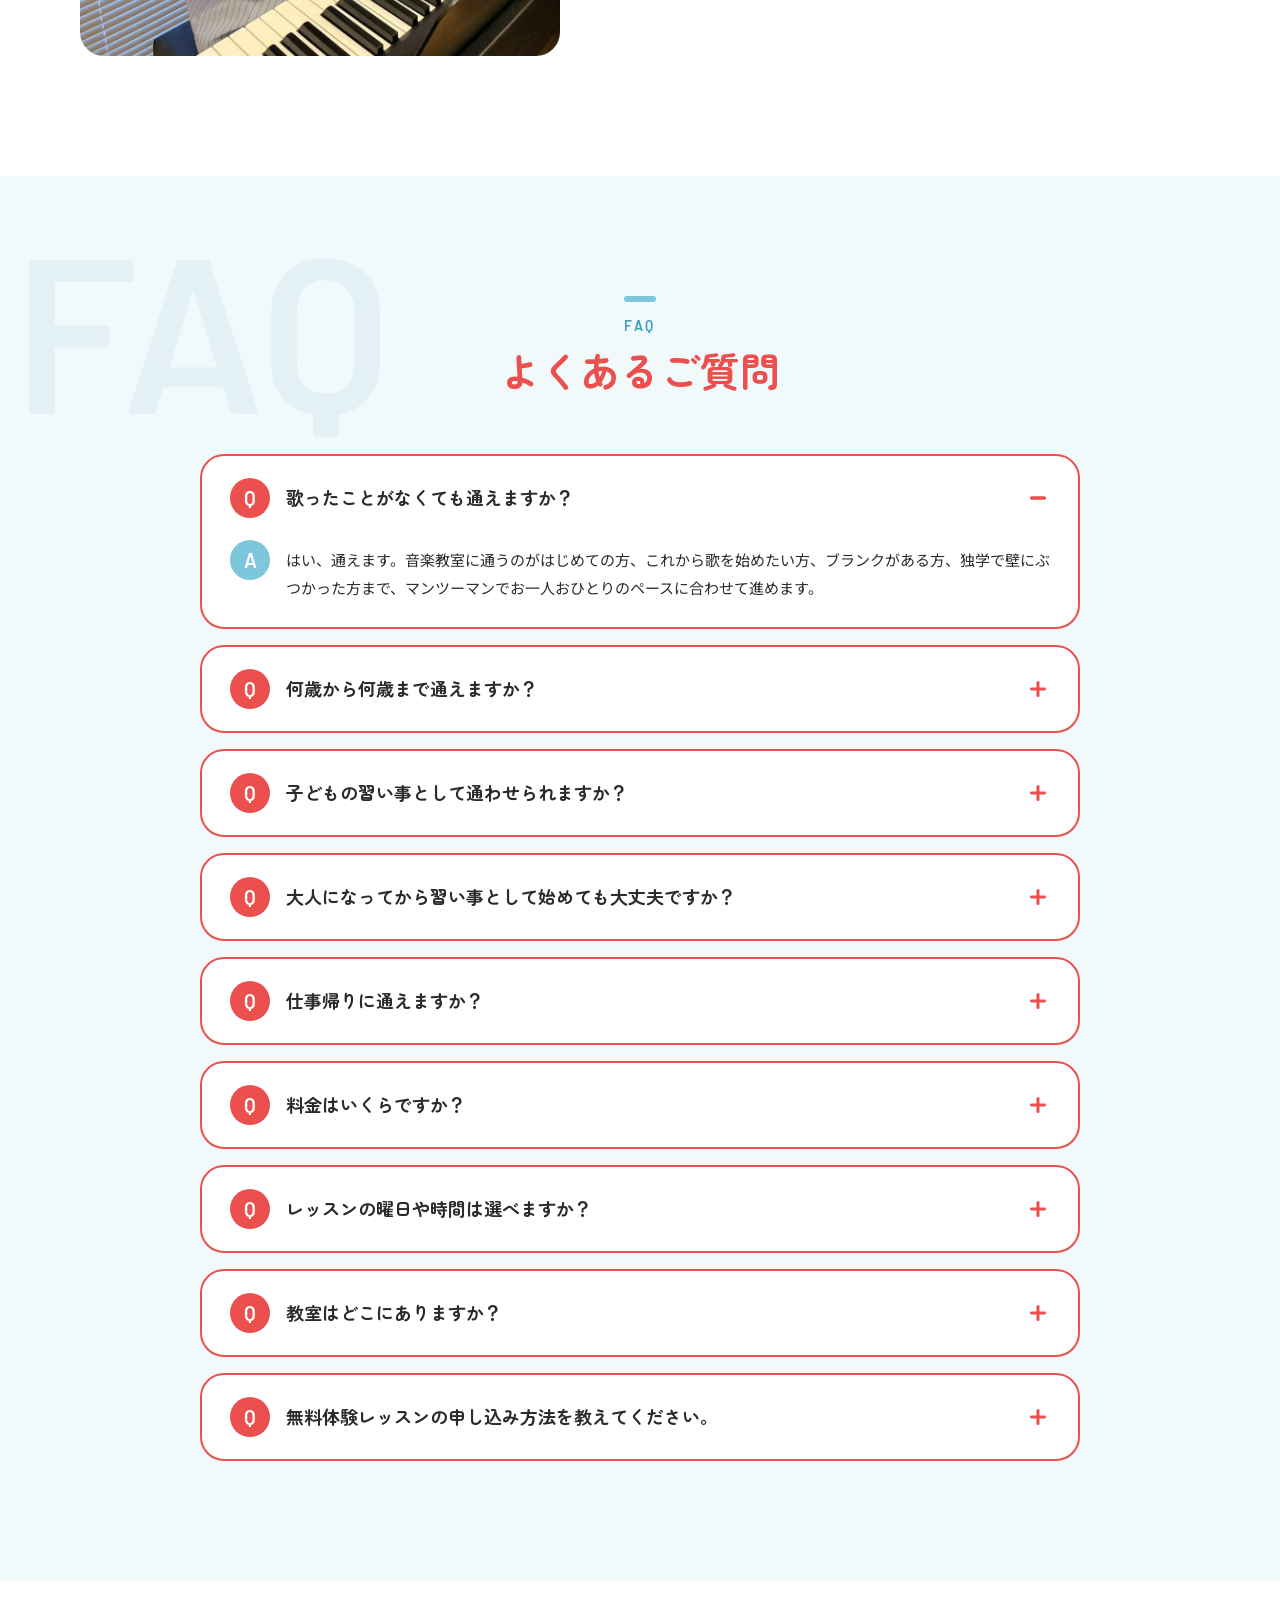
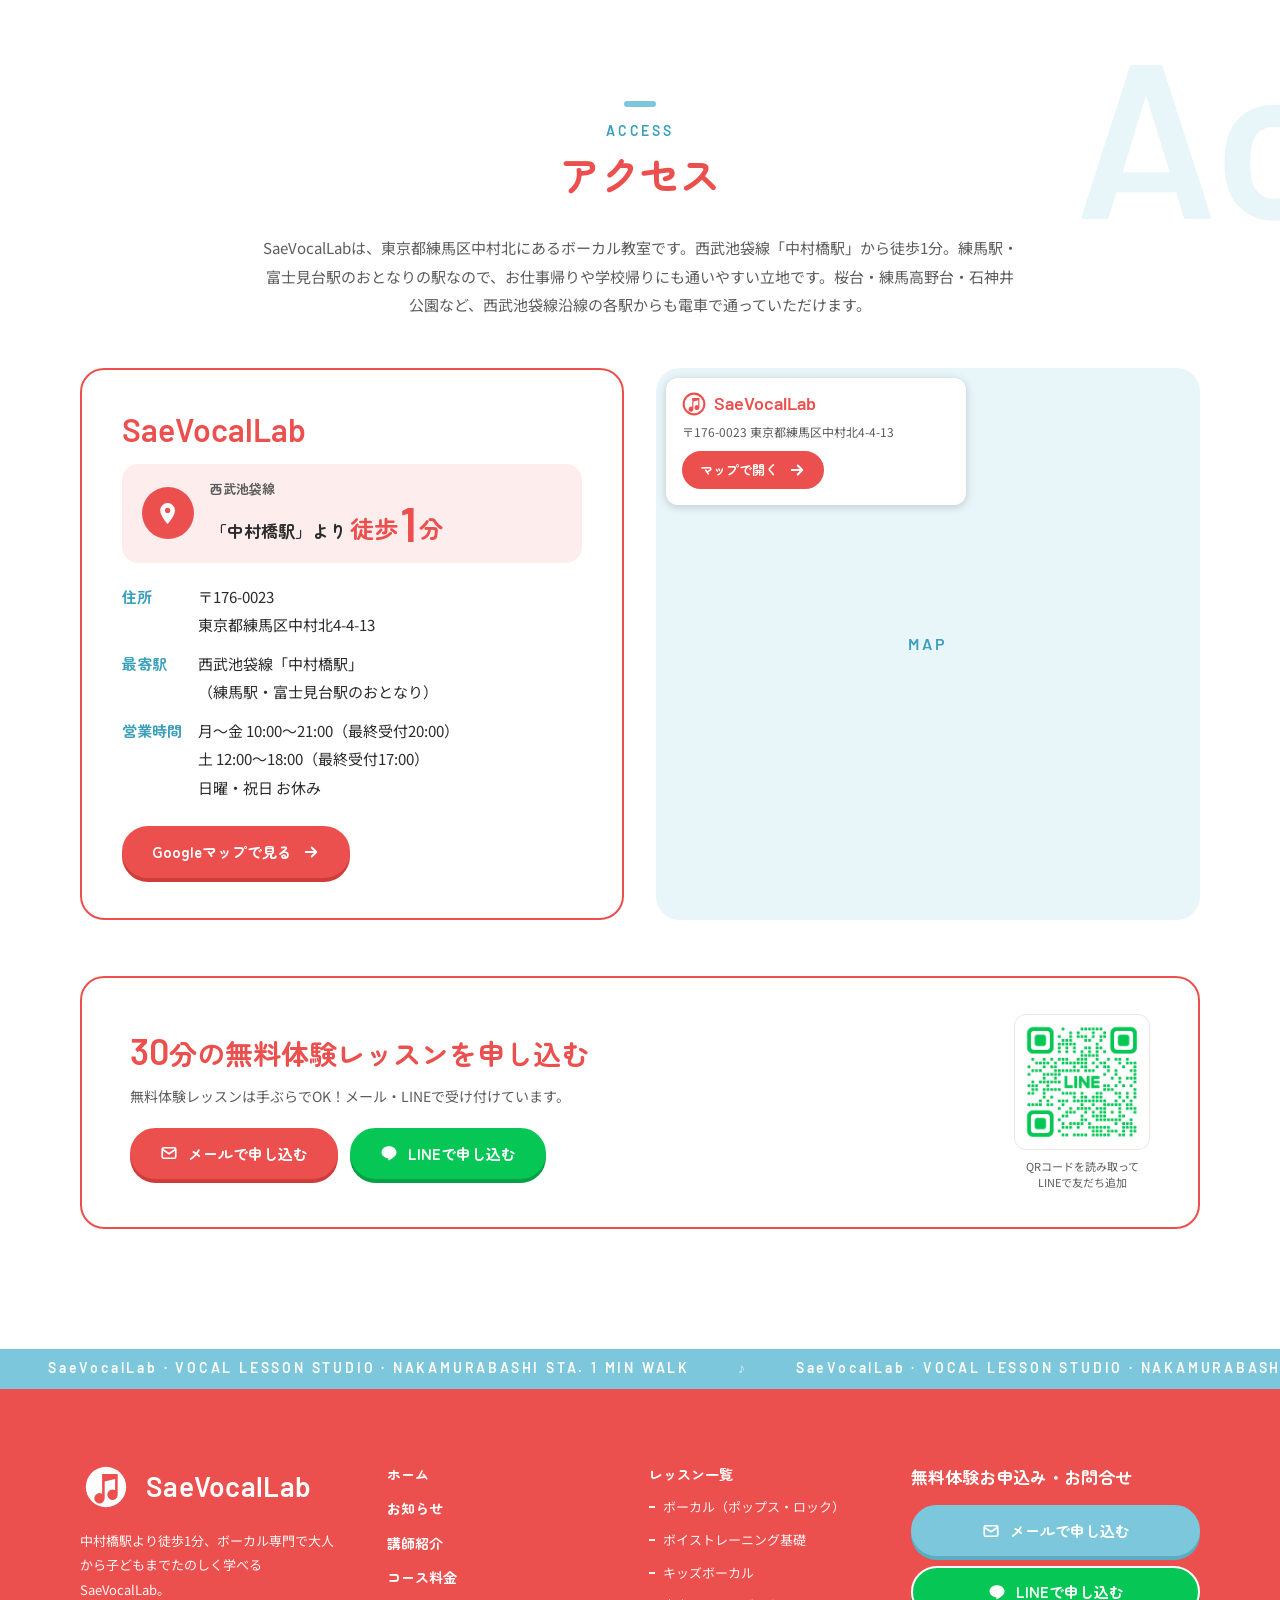
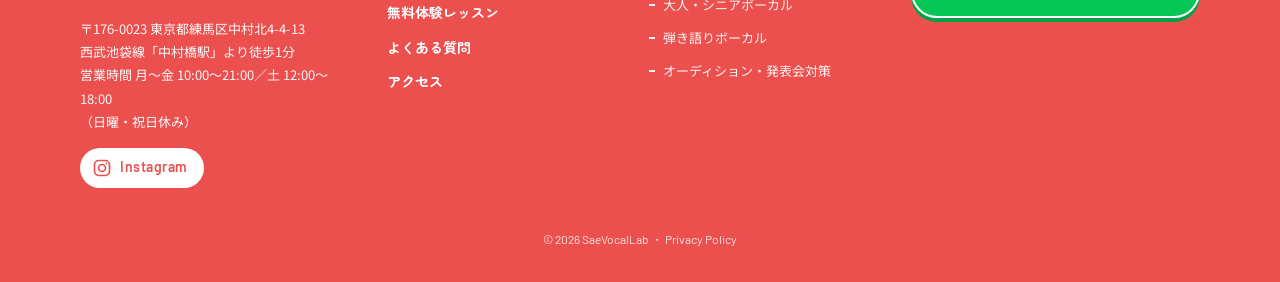
==== commit 52f786f2: "サイト内リンクの index.html を / に統一（SEO：URLの正規化） Co-Authored-By: Claude Opus 5.5 <noreply@anthropic.com> Cla" ====
--- a/index.html
+++ b/index.html
@@ -283,10 +283,10 @@
 <div class="marquee" aria-hidden="true"><div class="marquee__track"><span>SaeVocalLab · VOCAL LESSON STUDIO · NAKAMURABASHI STA. 1 MIN WALK</span><span>SaeVocalLab · VOCAL LESSON STUDIO · NAKAMURABASHI STA. 1 MIN WALK</span><span>SaeVocalLab · VOCAL LESSON STUDIO · NAKAMURABASHI STA. 1 MIN WALK</span><span>SaeVocalLab · VOCAL LESSON STUDIO · NAKAMURABASHI STA. 1 MIN WALK</span><span>SaeVocalLab · VOCAL LESSON STUDIO · NAKAMURABASHI STA. 1 MIN WALK</span><span>SaeVocalLab · VOCAL LESSON STUDIO · NAKAMURABASHI STA. 1 MIN WALK</span><span>SaeVocalLab · VOCAL LESSON STUDIO · NAKAMURABASHI STA. 1 MIN WALK</span><span>SaeVocalLab · VOCAL LESSON STUDIO · NAKAMURABASHI STA. 1 MIN WALK</span></div></div>
 <header class="header">
   <div class="header__inner">
-    <a class="brand" href="index.html"><svg class="brand__logo" viewBox="0 0 80 80" aria-hidden="true"><circle cx="40" cy="40" r="38" fill="#eb504e"/><circle cx="40" cy="40" r="31" fill="#fff"/><path d="M34 20v30.4a8 8 0 1 0 4 6.9V31.6l16-4V45a8 8 0 1 0 4 6.9V20z" fill="#eb504e"/></svg><span class="brand__name">SaeVocalLab<span class="brand__tag"><b>中村橋駅より徒歩1分</b>たのしく学べるボーカル教室</span></span></a>
+    <a class="brand" href="./"><svg class="brand__logo" viewBox="0 0 80 80" aria-hidden="true"><circle cx="40" cy="40" r="38" fill="#eb504e"/><circle cx="40" cy="40" r="31" fill="#fff"/><path d="M34 20v30.4a8 8 0 1 0 4 6.9V31.6l16-4V45a8 8 0 1 0 4 6.9V20z" fill="#eb504e"/></svg><span class="brand__name">SaeVocalLab<span class="brand__tag"><b>中村橋駅より徒歩1分</b>たのしく学べるボーカル教室</span></span></a>
     <nav class="gnav" aria-label="グローバルナビゲーション">
-      <ul class="gnav__list"><li><a href="index.html">ホーム</a></li><li><a href="index.html#news">お知らせ</a></li><li><a href="index.html#lesson">レッスン・料金</a></li><li><a href="index.html#instructor">講師紹介</a></li><li><a href="index.html#faq">よくある質問</a></li><li><a href="index.html#access">アクセス</a></li></ul>
-      <a class="btn btn--sm" href="index.html#contact">お申込み・お問合せ</a>
+      <ul class="gnav__list"><li><a href="./">ホーム</a></li><li><a href="#news">お知らせ</a></li><li><a href="#lesson">レッスン・料金</a></li><li><a href="#instructor">講師紹介</a></li><li><a href="#faq">よくある質問</a></li><li><a href="#access">アクセス</a></li></ul>
+      <a class="btn btn--sm" href="#contact">お申込み・お問合せ</a>
     </nav>
     <button class="menu-btn" type="button" aria-label="メニューを開く" aria-expanded="false" aria-controls="drawer"><span class="menu-btn__bars" aria-hidden="true"></span>Menu</button>
   </div>
@@ -455,7 +455,7 @@
       <p class="price-box__amount">12,000<small>円</small><span>（税込）</span></p>
       <p class="price-box__note">※1レッスン／50分</p>
     </div>
-    <a class="btn" href="index.html#contact">無料体験レッスンを申し込む<svg class="arrow" viewBox="0 0 24 24" fill="none" stroke="currentColor" stroke-width="2.6" stroke-linecap="round" stroke-linejoin="round" aria-hidden="true"><path d="M5 12h14M13 6l6 6-6 6"/></svg></a>
+    <a class="btn" href="#contact">無料体験レッスンを申し込む<svg class="arrow" viewBox="0 0 24 24" fill="none" stroke="currentColor" stroke-width="2.6" stroke-linecap="round" stroke-linejoin="round" aria-hidden="true"><path d="M5 12h14M13 6l6 6-6 6"/></svg></a>
   </div>
 </div>
       <div class="card schedule fade">
@@ -573,22 +573,22 @@
   <div class="inner">
     <div class="footer__top">
       <div class="footer__brand">
-        <a class="brand" href="index.html"><svg class="brand__logo" viewBox="0 0 80 80" aria-hidden="true"><circle cx="40" cy="40" r="38" fill="#eb504e"/><circle cx="40" cy="40" r="31" fill="#fff"/><path d="M34 20v30.4a8 8 0 1 0 4 6.9V31.6l16-4V45a8 8 0 1 0 4 6.9V20z" fill="#eb504e"/></svg><span class="brand__name">SaeVocalLab</span></a>
+        <a class="brand" href="./"><svg class="brand__logo" viewBox="0 0 80 80" aria-hidden="true"><circle cx="40" cy="40" r="38" fill="#eb504e"/><circle cx="40" cy="40" r="31" fill="#fff"/><path d="M34 20v30.4a8 8 0 1 0 4 6.9V31.6l16-4V45a8 8 0 1 0 4 6.9V20z" fill="#eb504e"/></svg><span class="brand__name">SaeVocalLab</span></a>
         <p class="footer__desc">中村橋駅より徒歩1分、ボーカル専門で大人から子どもまでたのしく学べる SaeVocalLab。</p>
         <address class="footer__addr">〒176-0023 東京都練馬区中村北4-4-13<br>西武池袋線「中村橋駅」より徒歩1分<br>営業時間 月〜金 10:00〜21:00／土 12:00〜18:00<br>（日曜・祝日休み）</address>
         <div class="sns"><a class="sns__ig" href="#" target="_blank" rel="noopener" aria-label="SaeVocalLab の Instagram"><svg viewBox="0 0 24 24" fill="none" stroke="currentColor" stroke-width="2" aria-hidden="true"><rect x="3" y="3" width="18" height="18" rx="5"/><circle cx="12" cy="12" r="4.2"/><circle cx="17.4" cy="6.6" r="1.1" fill="currentColor" stroke="none"/></svg><span>Instagram</span></a></div>
       </div>
       <ul class="footer__nav">
-        <li><a href="index.html">ホーム</a></li>
-        <li><a href="index.html#news">お知らせ</a></li>
-        <li><a href="index.html#instructor">講師紹介</a></li>
-        <li><a href="index.html#course">コース料金</a></li>
-        <li><a href="index.html#contact">無料体験レッスン</a></li>
-        <li><a href="index.html#faq">よくある質問</a></li>
-        <li><a href="index.html#access">アクセス</a></li>
+        <li><a href="./">ホーム</a></li>
+        <li><a href="#news">お知らせ</a></li>
+        <li><a href="#instructor">講師紹介</a></li>
+        <li><a href="#course">コース料金</a></li>
+        <li><a href="#contact">無料体験レッスン</a></li>
+        <li><a href="#faq">よくある質問</a></li>
+        <li><a href="#access">アクセス</a></li>
       </ul>
       <ul class="footer__nav">
-        <li><a href="index.html#lesson">レッスン一覧</a></li>
+        <li><a href="#lesson">レッスン一覧</a></li>
         <li class="sub"><a href="lesson/vocal.html">ボーカル（ポップス・ロック）</a></li><li class="sub"><a href="lesson/voice-training.html">ボイストレーニング基礎</a></li><li class="sub"><a href="lesson/kids.html">キッズボーカル</a></li><li class="sub"><a href="lesson/adult.html">大人・シニアボーカル</a></li><li class="sub"><a href="lesson/sing-play.html">弾き語りボーカル</a></li><li class="sub"><a href="lesson/audition.html">オーディション・発表会対策</a></li>
       </ul>
       <div class="footer__cta">
@@ -609,16 +609,16 @@
 </div>
 <div class="drawer" id="drawer" aria-hidden="true">
   <div class="drawer__head">
-    <a class="brand" href="index.html"><svg class="brand__logo" viewBox="0 0 80 80" aria-hidden="true"><circle cx="40" cy="40" r="38" fill="#eb504e"/><circle cx="40" cy="40" r="31" fill="#fff"/><path d="M34 20v30.4a8 8 0 1 0 4 6.9V31.6l16-4V45a8 8 0 1 0 4 6.9V20z" fill="#eb504e"/></svg><span class="brand__name">SaeVocalLab</span></a>
+    <a class="brand" href="./"><svg class="brand__logo" viewBox="0 0 80 80" aria-hidden="true"><circle cx="40" cy="40" r="38" fill="#eb504e"/><circle cx="40" cy="40" r="31" fill="#fff"/><path d="M34 20v30.4a8 8 0 1 0 4 6.9V31.6l16-4V45a8 8 0 1 0 4 6.9V20z" fill="#eb504e"/></svg><span class="brand__name">SaeVocalLab</span></a>
     <button class="drawer__close" type="button" data-close-menu aria-label="メニューを閉じる"><svg viewBox="0 0 24 24" fill="none" stroke="currentColor" stroke-width="3" stroke-linecap="round"><path d="M6 6l12 12M18 6L6 18"/></svg>Close</button>
   </div>
   <ul class="drawer__nav">
-    <li><a href="index.html">ホーム</a></li>
-    <li><a href="index.html#news">お知らせ</a></li>
-    <li><a href="index.html#lesson">レッスン・料金</a><div class="drawer__sub"><a href="lesson/vocal.html">ボーカル（ポップス・ロック）</a><a href="lesson/voice-training.html">ボイストレーニング基礎</a><a href="lesson/kids.html">キッズボーカル</a><a href="lesson/adult.html">大人・シニアボーカル</a><a href="lesson/sing-play.html">弾き語りボーカル</a><a href="lesson/audition.html">オーディション・発表会対策</a><a href="index.html#course">コース料金</a><a href="index.html#contact">無料体験レッスン</a></div></li>
-    <li><a href="index.html#instructor">講師紹介</a></li>
-    <li><a href="index.html#faq">よくある質問</a></li>
-    <li><a href="index.html#access">アクセス</a></li>
+    <li><a href="./">ホーム</a></li>
+    <li><a href="#news">お知らせ</a></li>
+    <li><a href="#lesson">レッスン・料金</a><div class="drawer__sub"><a href="lesson/vocal.html">ボーカル（ポップス・ロック）</a><a href="lesson/voice-training.html">ボイストレーニング基礎</a><a href="lesson/kids.html">キッズボーカル</a><a href="lesson/adult.html">大人・シニアボーカル</a><a href="lesson/sing-play.html">弾き語りボーカル</a><a href="lesson/audition.html">オーディション・発表会対策</a><a href="#course">コース料金</a><a href="#contact">無料体験レッスン</a></div></li>
+    <li><a href="#instructor">講師紹介</a></li>
+    <li><a href="#faq">よくある質問</a></li>
+    <li><a href="#access">アクセス</a></li>
   </ul>
   <div class="drawer__cta">
     <p class="drawer__cta-ttl">無料体験お申込み・お問合せ</p>
